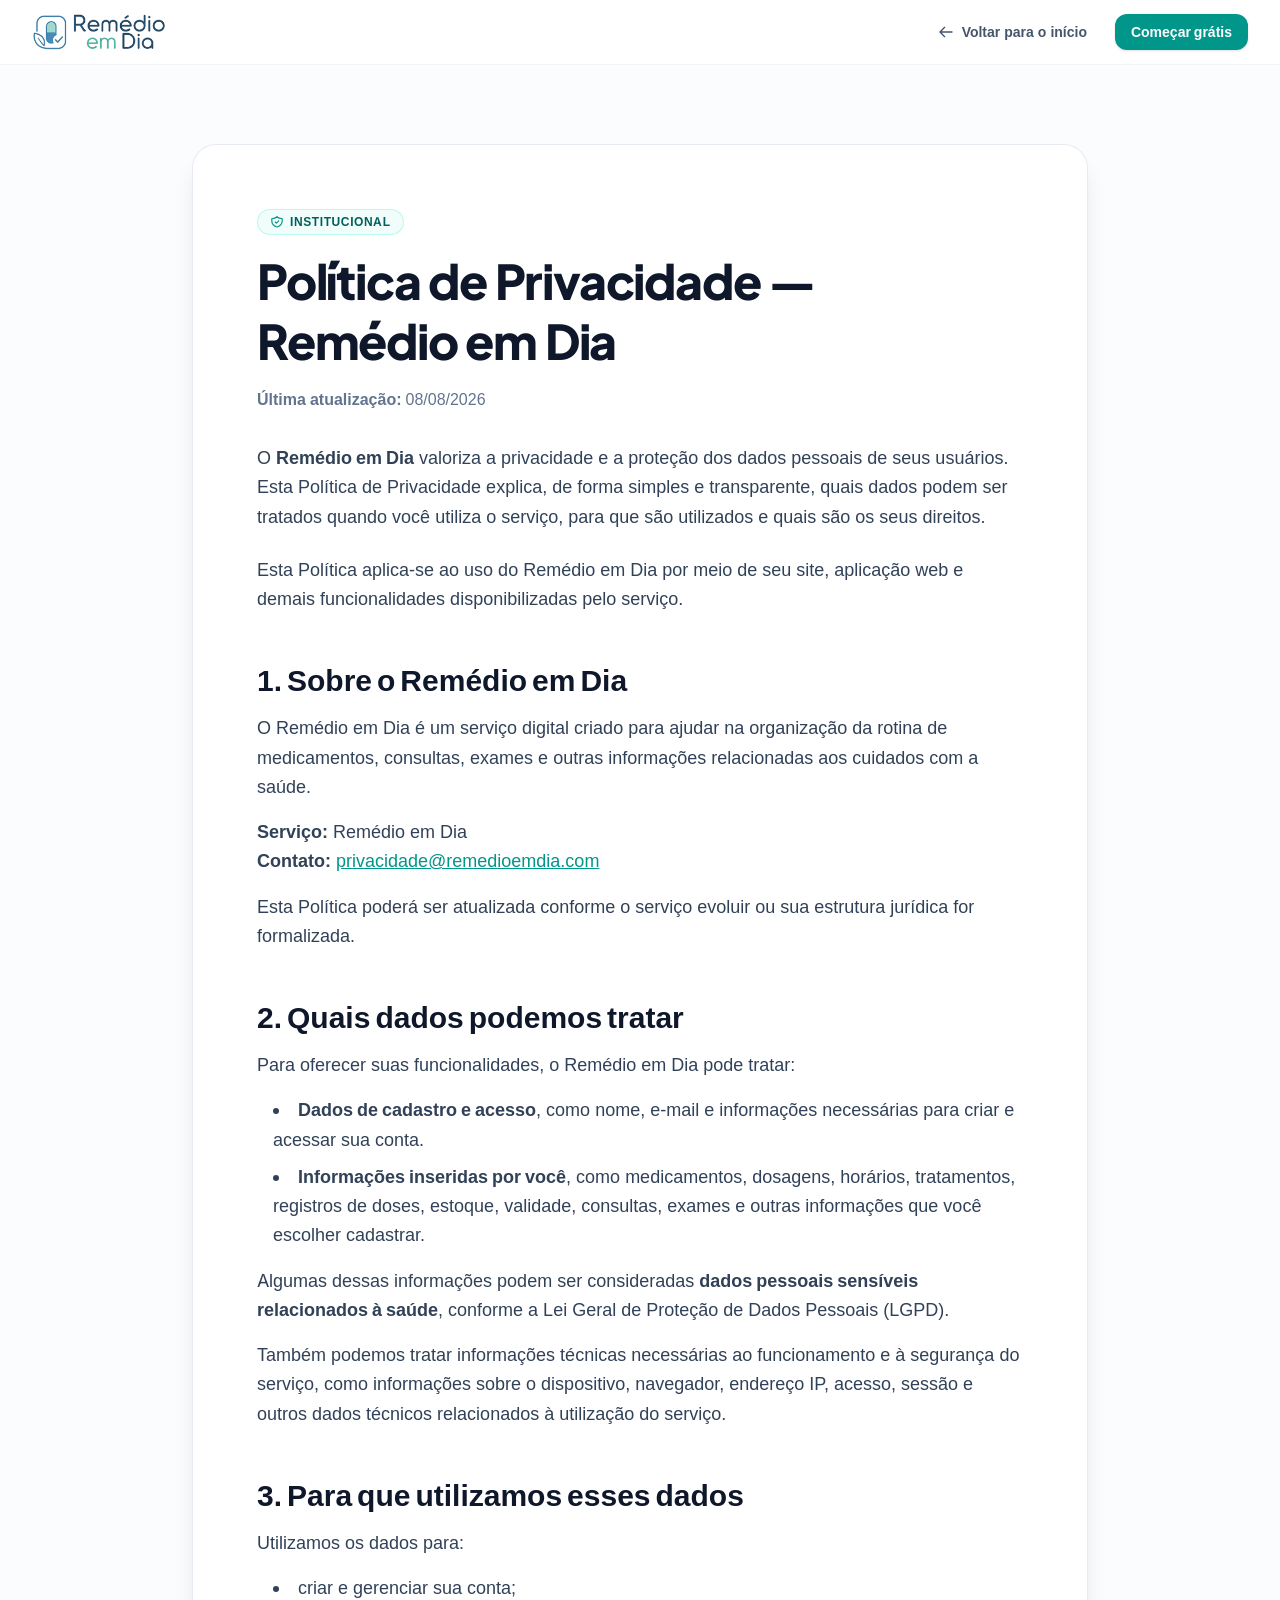
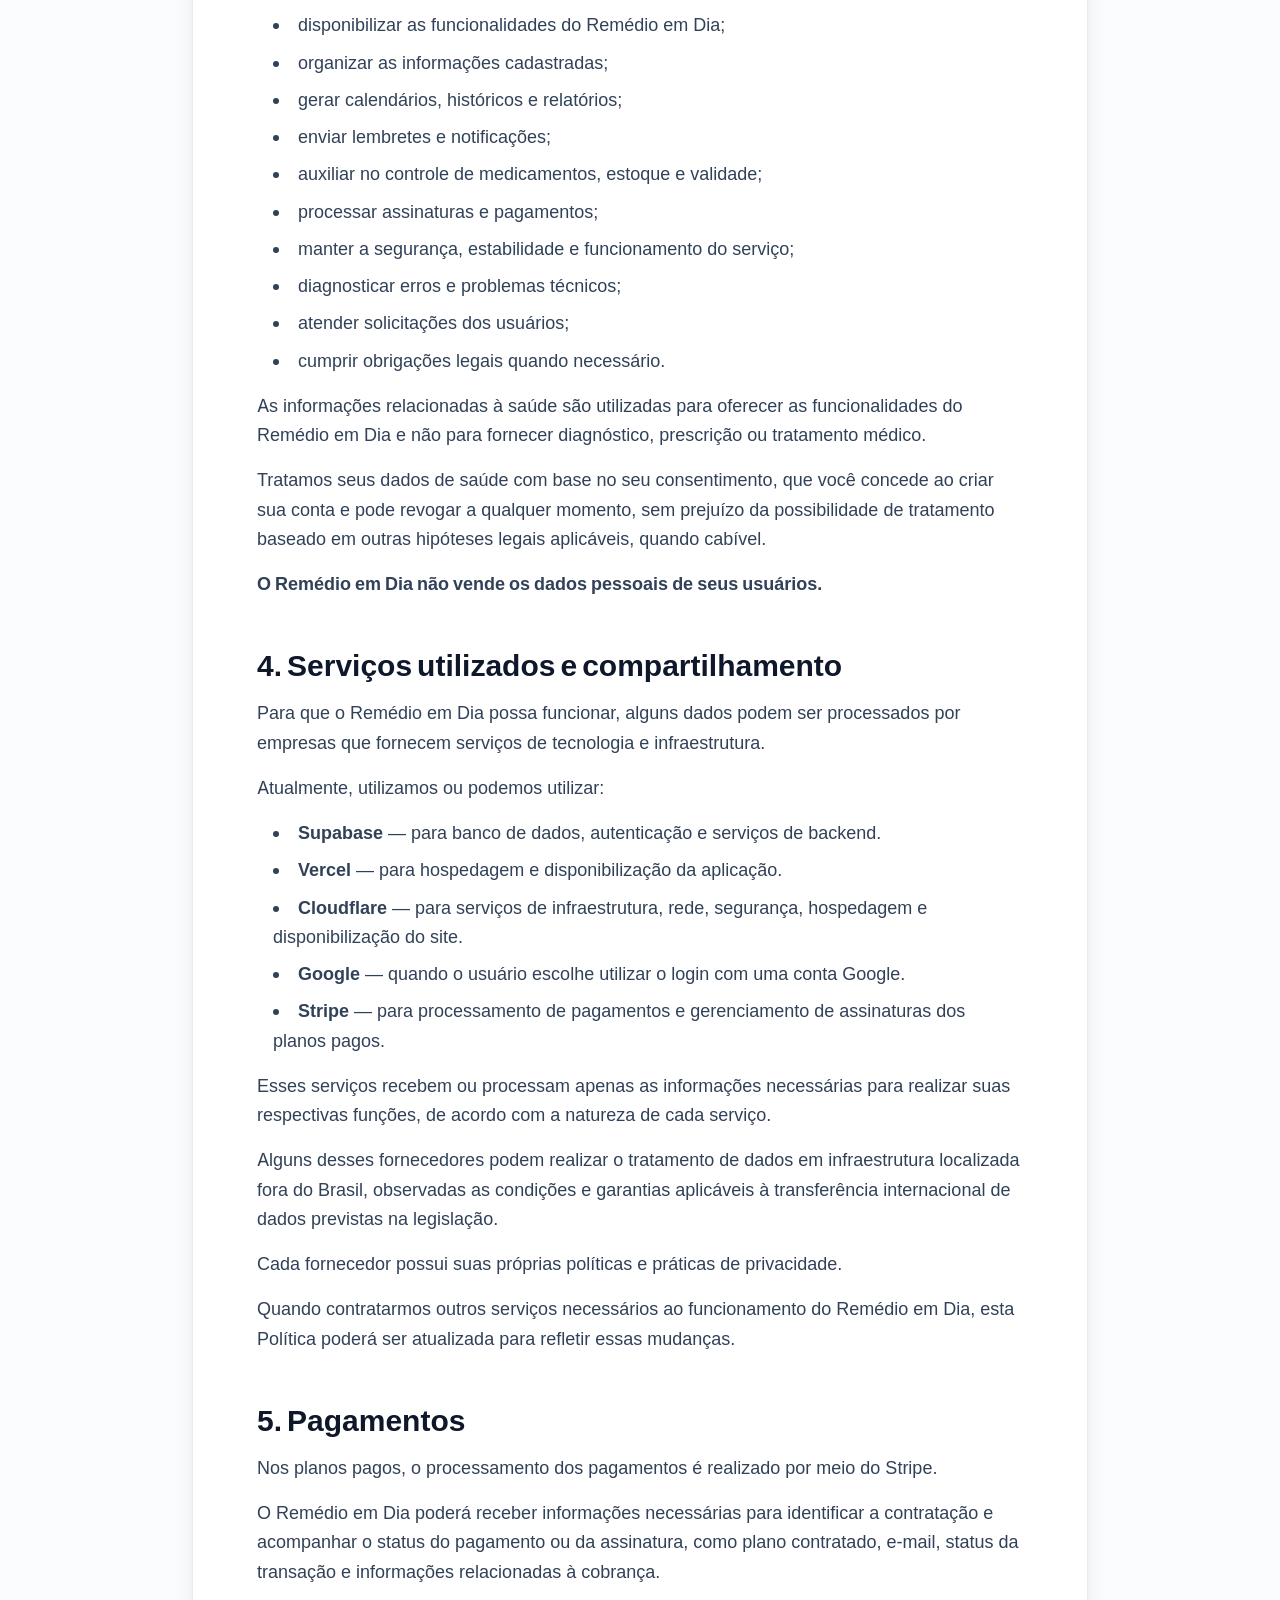
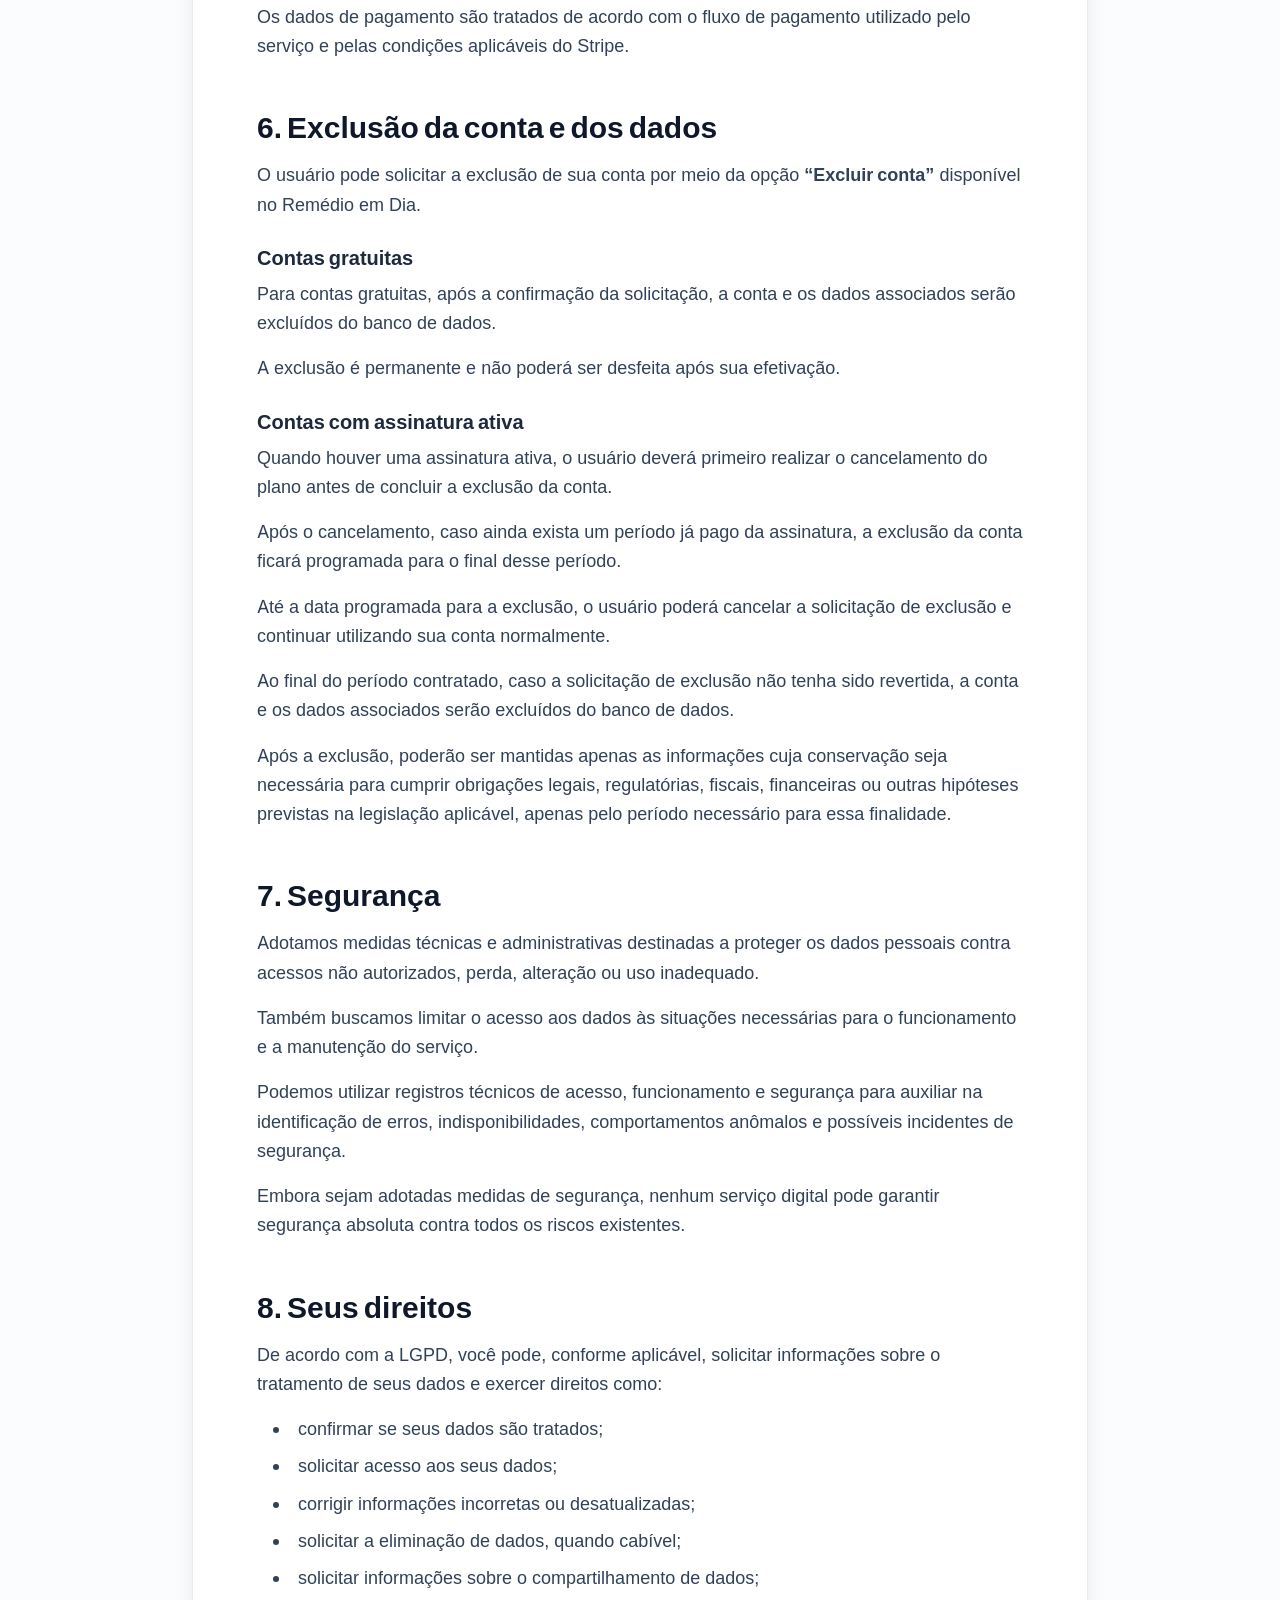
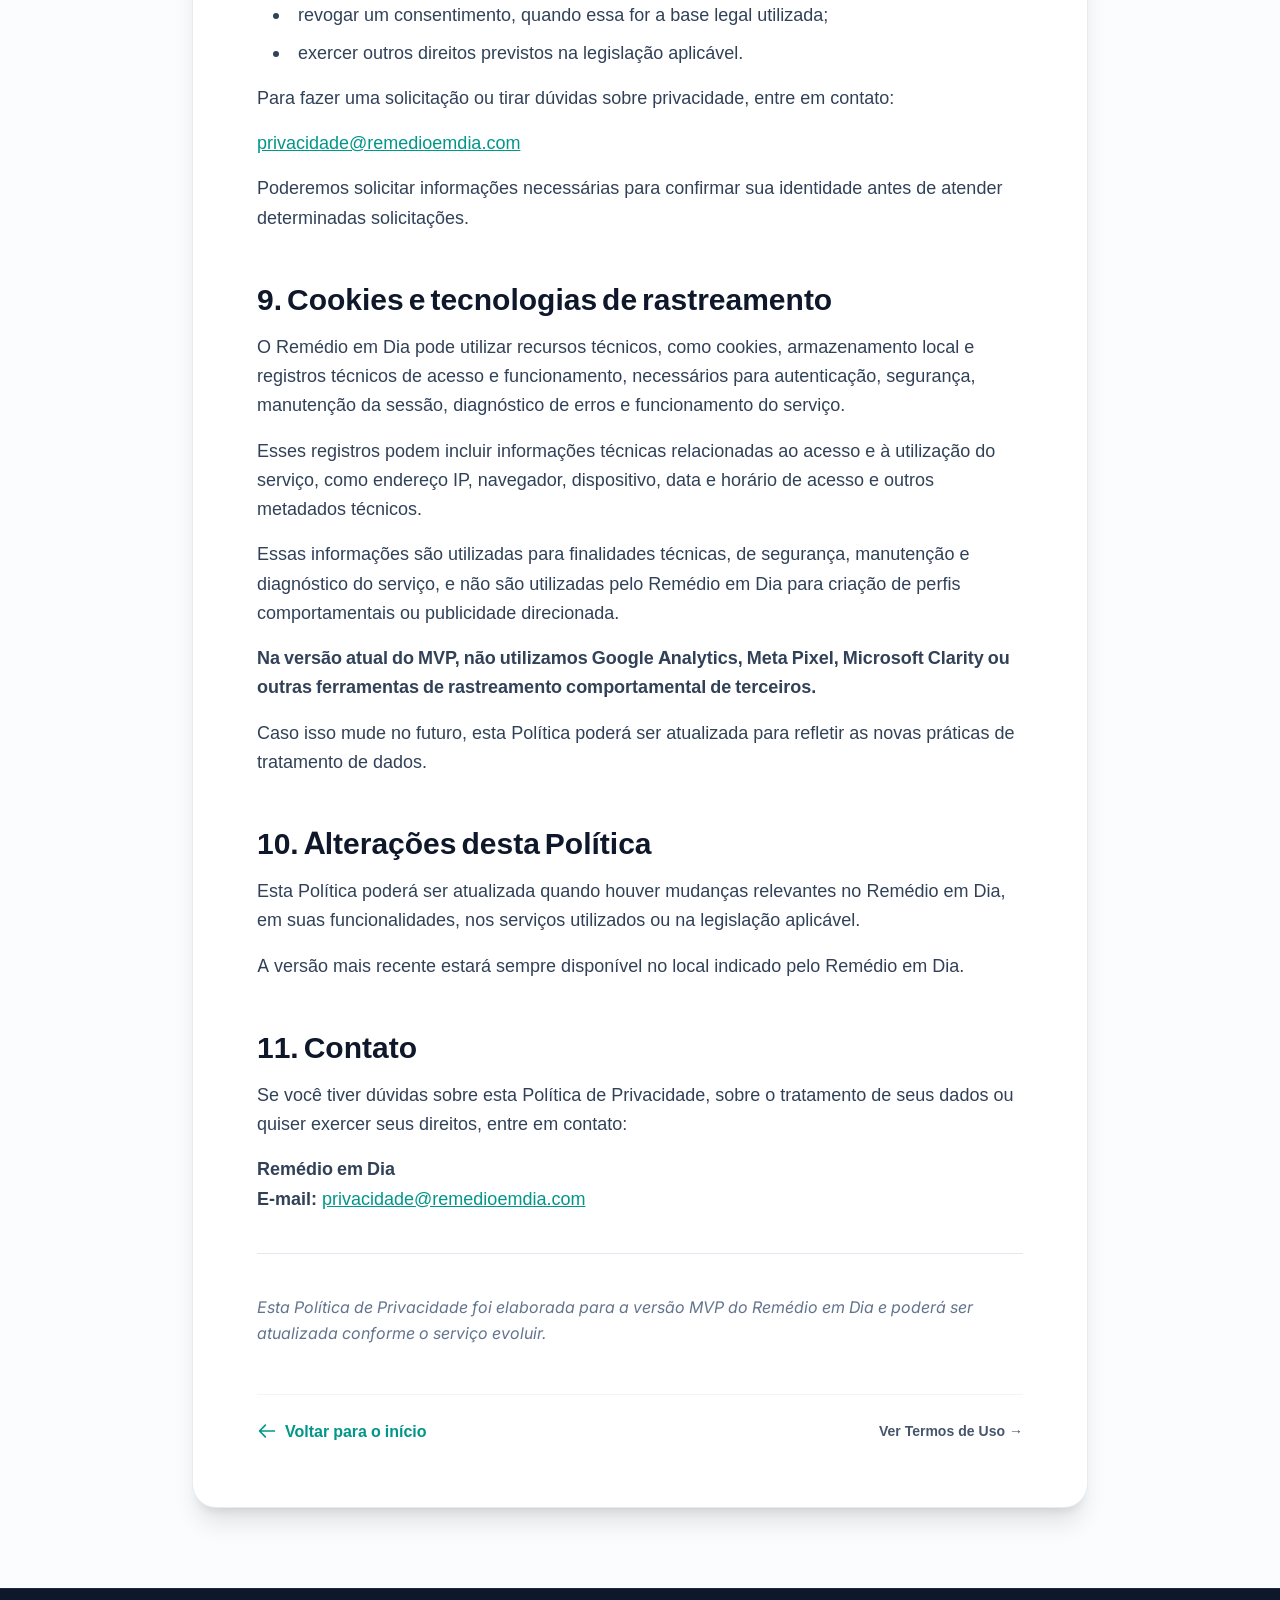
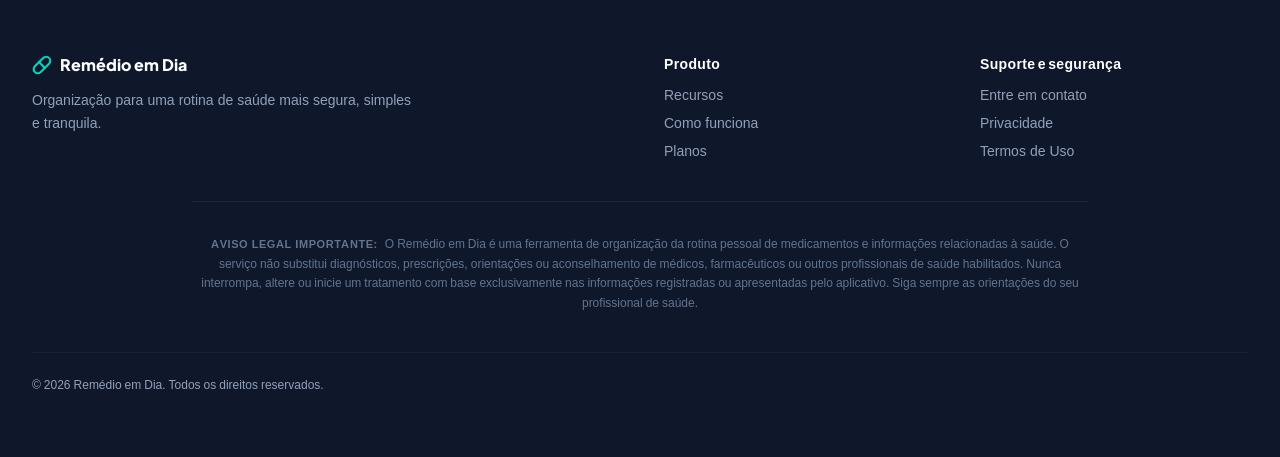
==== privacidade/index.html @ 0cc19666 "Otimizado 03" ====
<!DOCTYPE html>
<html lang="pt-BR" class="scroll-smooth">
<head>
  <meta charset="UTF-8">
  <meta name="viewport" content="width=device-width, initial-scale=1.0">
  <title>Política de Privacidade | Remédio em Dia</title>
  <meta name="description" content="Política de Privacidade do Remédio em Dia. Saiba de forma transparente quais dados podemos tratar, para que são utilizados e como protegemos sua privacidade." />
  <meta name="robots" content="index, follow" />
  <link rel="canonical" href="https://app.remedioemdia.com/politica-de-privacidade" />

  <!-- Fontes do Google -->
  <link rel="preconnect" href="https://fonts.googleapis.com">
  <link rel="preconnect" href="https://fonts.gstatic.com" crossorigin>
  <link href="https://fonts.googleapis.com/css2?family=Inter:wght@300;400;500;600;700&family=Plus+Jakarta+Sans:wght@400;500;600;700;800&display=swap" rel="stylesheet">

  <!-- Tailwind CSS via CDN -->
  
  
  <style>
/*! tailwindcss v4.3.3 | MIT License | https://tailwindcss.com */
@layer properties{@supports (((-webkit-hyphens:none)) and (not (margin-trim:inline))) or ((-moz-orient:inline) and (not (color:rgb(from red r g b)))){*,:before,:after,::backdrop{--tw-rotate-x:initial;--tw-rotate-y:initial;--tw-rotate-z:initial;--tw-skew-x:initial;--tw-skew-y:initial;--tw-space-y-reverse:0;--tw-border-style:solid;--tw-leading:initial;--tw-font-weight:initial;--tw-tracking:initial;--tw-shadow:0 0 #0000;--tw-shadow-color:initial;--tw-shadow-alpha:100%;--tw-inset-shadow:0 0 #0000;--tw-inset-shadow-color:initial;--tw-inset-shadow-alpha:100%;--tw-ring-color:initial;--tw-ring-shadow:0 0 #0000;--tw-inset-ring-color:initial;--tw-inset-ring-shadow:0 0 #0000;--tw-ring-inset:initial;--tw-ring-offset-width:0px;--tw-ring-offset-color:#fff;--tw-ring-offset-shadow:0 0 #0000;--tw-outline-style:solid;--tw-blur:initial;--tw-brightness:initial;--tw-contrast:initial;--tw-grayscale:initial;--tw-hue-rotate:initial;--tw-invert:initial;--tw-opacity:initial;--tw-saturate:initial;--tw-sepia:initial;--tw-drop-shadow:initial;--tw-drop-shadow-color:initial;--tw-drop-shadow-alpha:100%;--tw-drop-shadow-size:initial;--tw-backdrop-blur:initial;--tw-backdrop-brightness:initial;--tw-backdrop-contrast:initial;--tw-backdrop-grayscale:initial;--tw-backdrop-hue-rotate:initial;--tw-backdrop-invert:initial;--tw-backdrop-opacity:initial;--tw-backdrop-saturate:initial;--tw-backdrop-sepia:initial;--tw-duration:initial;--tw-ease:initial;--tw-scale-x:1;--tw-scale-y:1;--tw-scale-z:1;--tw-translate-x:0;--tw-translate-y:0;--tw-translate-z:0}}}@font-face{font-family:Inter;font-style:normal;font-weight:400;font-display:swap;src:url(/assets/fonts/inter-400-normal.woff2)format("woff2")}@font-face{font-family:Inter;font-style:normal;font-weight:500;font-display:swap;src:url(/assets/fonts/inter-500-normal.woff2)format("woff2")}@font-face{font-family:Inter;font-style:normal;font-weight:600;font-display:swap;src:url(/assets/fonts/inter-600-normal.woff2)format("woff2")}@font-face{font-family:Inter;font-style:normal;font-weight:700;font-display:swap;src:url(/assets/fonts/inter-700-normal.woff2)format("woff2")}@font-face{font-family:Plus Jakarta Sans;font-style:normal;font-weight:500;font-display:swap;src:url(/assets/fonts/plus-jakarta-sans-500-normal.woff2)format("woff2")}@font-face{font-family:Plus Jakarta Sans;font-style:normal;font-weight:600;font-display:swap;src:url(/assets/fonts/plus-jakarta-sans-600-normal.woff2)format("woff2")}@font-face{font-family:Plus Jakarta Sans;font-style:normal;font-weight:700;font-display:swap;src:url(/assets/fonts/plus-jakarta-sans-700-normal.woff2)format("woff2")}@font-face{font-family:Plus Jakarta Sans;font-style:normal;font-weight:800;font-display:swap;src:url(/assets/fonts/plus-jakarta-sans-800-normal.woff2)format("woff2")}@layer theme{:root,:host{--font-sans:"Inter", sans-serif;--font-mono:ui-monospace, SFMono-Regular, Menlo, Monaco, Consolas, "Liberation Mono", "Courier New", monospace;--color-red-50:oklch(97.1% .013 17.38);--color-red-100:oklch(93.6% .032 17.717);--color-red-600:oklch(57.7% .245 27.325);--color-amber-50:oklch(98.7% .022 95.277);--color-amber-100:oklch(96.2% .059 95.617);--color-amber-200:oklch(92.4% .12 95.746);--color-amber-400:oklch(82.8% .189 84.429);--color-amber-500:oklch(76.9% .188 70.08);--color-amber-700:oklch(55.5% .163 48.998);--color-amber-800:oklch(47.3% .137 46.201);--color-teal-50:oklch(98.4% .014 180.72);--color-teal-100:oklch(95.3% .051 180.801);--color-teal-200:oklch(91% .096 180.426);--color-teal-300:oklch(85.5% .138 181.071);--color-teal-400:oklch(77.7% .152 181.912);--color-teal-500:oklch(70.4% .14 182.503);--color-teal-600:oklch(60% .118 184.704);--color-teal-700:oklch(51.1% .096 186.391);--color-teal-800:oklch(43.7% .078 188.216);--color-teal-900:oklch(38.6% .063 188.416);--color-teal-950:oklch(27.7% .046 192.524);--color-blue-50:oklch(97% .014 254.604);--color-blue-100:oklch(93.2% .032 255.585);--color-blue-400:oklch(70.7% .165 254.624);--color-blue-500:oklch(62.3% .214 259.815);--color-blue-600:oklch(54.6% .245 262.881);--color-purple-500:oklch(62.7% .265 303.9);--color-rose-50:oklch(96.9% .015 12.422);--color-rose-100:oklch(94.1% .03 12.58);--color-rose-500:oklch(64.5% .246 16.439);--color-rose-600:oklch(58.6% .253 17.585);--color-slate-50:oklch(98.4% .003 247.858);--color-slate-100:oklch(96.8% .007 247.896);--color-slate-200:oklch(92.9% .013 255.508);--color-slate-300:oklch(86.9% .022 252.894);--color-slate-400:oklch(70.4% .04 256.788);--color-slate-500:oklch(55.4% .046 257.417);--color-slate-600:oklch(44.6% .043 257.281);--color-slate-700:oklch(37.2% .044 257.287);--color-slate-800:oklch(27.9% .041 260.031);--color-slate-900:oklch(20.8% .042 265.755);--color-slate-950:oklch(12.9% .042 264.695);--color-white:#fff;--spacing:.25rem;--container-sm:24rem;--container-md:28rem;--container-lg:32rem;--container-2xl:42rem;--container-3xl:48rem;--container-4xl:56rem;--container-7xl:80rem;--text-xs:.75rem;--text-xs--line-height:calc(1 / .75);--text-sm:.875rem;--text-sm--line-height:calc(1.25 / .875);--text-base:1rem;--text-base--line-height:calc(1.5 / 1);--text-lg:1.125rem;--text-lg--line-height:calc(1.75 / 1.125);--text-xl:1.25rem;--text-xl--line-height:calc(1.75 / 1.25);--text-2xl:1.5rem;--text-2xl--line-height:calc(2 / 1.5);--text-3xl:1.875rem;--text-3xl--line-height:calc(2.25 / 1.875);--text-4xl:2.25rem;--text-4xl--line-height:calc(2.5 / 2.25);--text-5xl:3rem;--text-5xl--line-height:1;--text-6xl:3.75rem;--text-6xl--line-height:1;--font-weight-medium:500;--font-weight-semibold:600;--font-weight-bold:700;--font-weight-extrabold:800;--font-weight-black:900;--tracking-tight:-.025em;--tracking-wide:.025em;--tracking-wider:.05em;--tracking-widest:.1em;--leading-tight:1.25;--leading-normal:1.5;--leading-relaxed:1.625;--radius-lg:.5rem;--radius-xl:.75rem;--radius-2xl:1rem;--radius-3xl:1.5rem;--ease-in:cubic-bezier(.4, 0, 1, 1);--ease-out:cubic-bezier(0, 0, .2, 1);--ease-in-out:cubic-bezier(.4, 0, .2, 1);--animate-pulse:pulse 2s cubic-bezier(.4, 0, .6, 1) infinite;--blur-xs:4px;--aspect-video:16 / 9;--default-transition-duration:.15s;--default-transition-timing-function:cubic-bezier(.4, 0, .2, 1);--default-font-family:var(--font-sans);--default-mono-font-family:var(--font-mono);--font-display:"Plus Jakarta Sans", sans-serif}}@layer base{*,:after,:before,::backdrop{box-sizing:border-box;border:0 solid;margin:0;padding:0}::file-selector-button{box-sizing:border-box;border:0 solid;margin:0;padding:0}html,:host{-webkit-text-size-adjust:100%;tab-size:4;line-height:1.5;font-family:var(--default-font-family,-apple-system, BlinkMacSystemFont, "Segoe UI", Roboto, "Helvetica Neue", "Noto Sans", Arial, sans-serif, "Apple Color Emoji", "Segoe UI Emoji", "Segoe UI Symbol", "Noto Color Emoji");font-feature-settings:var(--default-font-feature-settings,normal);font-variation-settings:var(--default-font-variation-settings,normal);-webkit-tap-highlight-color:transparent}hr{height:0;color:inherit;border-top-width:1px}abbr:where([title]){-webkit-text-decoration:underline dotted;text-decoration:underline dotted}h1,h2,h3,h4,h5,h6{font-size:inherit;font-weight:inherit}a{color:inherit;-webkit-text-decoration:inherit;-webkit-text-decoration:inherit;-webkit-text-decoration:inherit;text-decoration:inherit}b,strong{font-weight:bolder}code,kbd,samp,pre{font-family:var(--default-mono-font-family,ui-monospace, SFMono-Regular, Menlo, Monaco, Consolas, "Liberation Mono", "Courier New", monospace);font-feature-settings:var(--default-mono-font-feature-settings,normal);font-variation-settings:var(--default-mono-font-variation-settings,normal);font-size:1em}small{font-size:80%}sub,sup{vertical-align:baseline;font-size:75%;line-height:0;position:relative}sub{bottom:-.25em}sup{top:-.5em}table{text-indent:0;border-color:inherit;border-collapse:collapse}:-moz-focusring:where(:not(iframe)){outline:auto}progress{vertical-align:baseline}summary{display:list-item}ol,ul,menu{list-style:none}img,svg,video,canvas,audio,iframe,embed,object{vertical-align:middle;display:block}img,video{max-width:100%;height:auto}button,input,select,optgroup,textarea{font:inherit;font-feature-settings:inherit;font-variation-settings:inherit;letter-spacing:inherit;color:inherit;opacity:1;background-color:#0000;border-radius:0}::file-selector-button{font:inherit;font-feature-settings:inherit;font-variation-settings:inherit;letter-spacing:inherit;color:inherit;opacity:1;background-color:#0000;border-radius:0}:where(select:is([multiple],[size])) optgroup{font-weight:bolder}:where(select:is([multiple],[size])) optgroup option{padding-inline-start:20px}::file-selector-button{margin-inline-end:4px}::placeholder{opacity:1}@supports (not ((-webkit-appearance:-apple-pay-button))) or (contain-intrinsic-size:1px){::placeholder{color:currentColor}@supports (color:color-mix(in lab, red, red)){::placeholder{color:color-mix(in oklab, currentcolor 50%, transparent)}}}textarea{resize:vertical}::-webkit-search-decoration{-webkit-appearance:none}::-webkit-date-and-time-value{min-height:1lh;text-align:inherit}::-webkit-datetime-edit{display:inline-flex}::-webkit-datetime-edit-fields-wrapper{padding:0}::-webkit-datetime-edit{padding-block:0}::-webkit-datetime-edit-year-field{padding-block:0}::-webkit-datetime-edit-month-field{padding-block:0}::-webkit-datetime-edit-day-field{padding-block:0}::-webkit-datetime-edit-hour-field{padding-block:0}::-webkit-datetime-edit-minute-field{padding-block:0}::-webkit-datetime-edit-second-field{padding-block:0}::-webkit-datetime-edit-millisecond-field{padding-block:0}::-webkit-datetime-edit-meridiem-field{padding-block:0}::-webkit-calendar-picker-indicator{line-height:1}:-moz-ui-invalid{box-shadow:none}button,input:where([type=button],[type=reset],[type=submit]){appearance:button}::file-selector-button{appearance:button}::-webkit-inner-spin-button{height:auto}::-webkit-outer-spin-button{height:auto}[hidden]:where(:not([hidden=until-found])){display:none!important}}@layer components;@layer utilities{.visible{visibility:visible}.absolute{position:absolute}.fixed{position:fixed}.relative{position:relative}.static{position:static}.inset-0{inset:0}.inset-x-0{inset-inline:0}.inset-x-4{inset-inline:calc(var(--spacing) * 4)}.-top-3{top:calc(var(--spacing) * -3)}.-top-5{top:calc(var(--spacing) * -5)}.top-0{top:0}.top-3{top:calc(var(--spacing) * 3)}.top-4{top:calc(var(--spacing) * 4)}.right-3{right:calc(var(--spacing) * 3)}.right-4{right:calc(var(--spacing) * 4)}.right-6{right:calc(var(--spacing) * 6)}.bottom-0{bottom:0}.bottom-16{bottom:calc(var(--spacing) * 16)}.left-6{left:calc(var(--spacing) * 6)}.z-10{z-index:10}.z-20{z-index:20}.z-30{z-index:30}.z-40{z-index:40}.z-50{z-index:50}.container{width:100%}@media (min-width:40rem){.container{max-width:40rem}}@media (min-width:48rem){.container{max-width:48rem}}@media (min-width:64rem){.container{max-width:64rem}}@media (min-width:80rem){.container{max-width:80rem}}@media (min-width:96rem){.container{max-width:96rem}}.mx-4{margin-inline:calc(var(--spacing) * 4)}.mx-auto{margin-inline:auto}.my-6{margin-block:calc(var(--spacing) * 6)}.my-10{margin-block:calc(var(--spacing) * 10)}.mt-0\.5{margin-top:calc(var(--spacing) * .5)}.mt-1{margin-top:var(--spacing)}.mt-2{margin-top:calc(var(--spacing) * 2)}.mt-3{margin-top:calc(var(--spacing) * 3)}.mt-3\.5{margin-top:calc(var(--spacing) * 3.5)}.mt-4{margin-top:calc(var(--spacing) * 4)}.mt-5{margin-top:calc(var(--spacing) * 5)}.mt-6{margin-top:calc(var(--spacing) * 6)}.mt-8{margin-top:calc(var(--spacing) * 8)}.mt-10{margin-top:calc(var(--spacing) * 10)}.mt-12{margin-top:calc(var(--spacing) * 12)}.mr-1{margin-right:var(--spacing)}.mb-0\.5{margin-bottom:calc(var(--spacing) * .5)}.mb-1{margin-bottom:var(--spacing)}.mb-2{margin-bottom:calc(var(--spacing) * 2)}.mb-2\.5{margin-bottom:calc(var(--spacing) * 2.5)}.mb-3{margin-bottom:calc(var(--spacing) * 3)}.mb-3\.5{margin-bottom:calc(var(--spacing) * 3.5)}.mb-4{margin-bottom:calc(var(--spacing) * 4)}.mb-8{margin-bottom:calc(var(--spacing) * 8)}.mb-12{margin-bottom:calc(var(--spacing) * 12)}.mb-16{margin-bottom:calc(var(--spacing) * 16)}.ml-1{margin-left:var(--spacing)}.ml-10\.5{margin-left:calc(var(--spacing) * 10.5)}.block{display:block}.contents{display:contents}.flex{display:flex}.grid{display:grid}.hidden{display:none}.inline{display:inline}.inline-block{display:inline-block}.inline-flex{display:inline-flex}.aspect-video{aspect-ratio:var(--aspect-video)}.h-3{height:calc(var(--spacing) * 3)}.h-3\.5{height:calc(var(--spacing) * 3.5)}.h-4{height:calc(var(--spacing) * 4)}.h-5{height:calc(var(--spacing) * 5)}.h-6{height:calc(var(--spacing) * 6)}.h-7{height:calc(var(--spacing) * 7)}.h-8{height:calc(var(--spacing) * 8)}.h-10{height:calc(var(--spacing) * 10)}.h-12{height:calc(var(--spacing) * 12)}.h-16{height:calc(var(--spacing) * 16)}.h-24{height:calc(var(--spacing) * 24)}.h-\[560px\]{height:560px}.h-full{height:100%}.min-h-screen{min-height:100vh}.w-0\.5{width:calc(var(--spacing) * .5)}.w-3{width:calc(var(--spacing) * 3)}.w-3\.5{width:calc(var(--spacing) * 3.5)}.w-4{width:calc(var(--spacing) * 4)}.w-5{width:calc(var(--spacing) * 5)}.w-6{width:calc(var(--spacing) * 6)}.w-7{width:calc(var(--spacing) * 7)}.w-8{width:calc(var(--spacing) * 8)}.w-10{width:calc(var(--spacing) * 10)}.w-12{width:calc(var(--spacing) * 12)}.w-16{width:calc(var(--spacing) * 16)}.w-24{width:calc(var(--spacing) * 24)}.w-28{width:calc(var(--spacing) * 28)}.w-auto{width:auto}.w-full{width:100%}.w-px{width:1px}.max-w-2xl{max-width:var(--container-2xl)}.max-w-3xl{max-width:var(--container-3xl)}.max-w-4xl{max-width:var(--container-4xl)}.max-w-7xl{max-width:var(--container-7xl)}.max-w-lg{max-width:var(--container-lg)}.max-w-md{max-width:var(--container-md)}.max-w-sm{max-width:var(--container-sm)}.min-w-\[32px\]{min-width:32px}.flex-1{flex:1}.shrink-0{flex-shrink:0}.scale-\[0\.98\]{scale:.98}.-rotate-90{rotate:-90deg}.rotate-90{rotate:90deg}.rotate-270{rotate:270deg}.transform{transform:var(--tw-rotate-x,) var(--tw-rotate-y,) var(--tw-rotate-z,) var(--tw-skew-x,) var(--tw-skew-y,)}.animate-pulse{animation:var(--animate-pulse)}.cursor-pointer{cursor:pointer}.resize{resize:both}.scrollbar-none{scrollbar-width:none}.list-inside{list-style-position:inside}.list-disc{list-style-type:disc}.grid-cols-1{grid-template-columns:repeat(1,minmax(0,1fr))}.grid-cols-3{grid-template-columns:repeat(3,minmax(0,1fr))}.flex-col{flex-direction:column}.flex-wrap{flex-wrap:wrap}.items-baseline{align-items:baseline}.items-center{align-items:center}.items-start{align-items:flex-start}.justify-between{justify-content:space-between}.justify-center{justify-content:center}.gap-1{gap:var(--spacing)}.gap-1\.5{gap:calc(var(--spacing) * 1.5)}.gap-2{gap:calc(var(--spacing) * 2)}.gap-2\.5{gap:calc(var(--spacing) * 2.5)}.gap-3{gap:calc(var(--spacing) * 3)}.gap-3\.5{gap:calc(var(--spacing) * 3.5)}.gap-4{gap:calc(var(--spacing) * 4)}.gap-6{gap:calc(var(--spacing) * 6)}.gap-8{gap:calc(var(--spacing) * 8)}:where(.space-y-2>:not(:last-child)){--tw-space-y-reverse:0;margin-block-start:calc(calc(var(--spacing) * 2) * var(--tw-space-y-reverse));margin-block-end:calc(calc(var(--spacing) * 2) * calc(1 - var(--tw-space-y-reverse)))}:where(.space-y-2\.5>:not(:last-child)){--tw-space-y-reverse:0;margin-block-start:calc(calc(var(--spacing) * 2.5) * var(--tw-space-y-reverse));margin-block-end:calc(calc(var(--spacing) * 2.5) * calc(1 - var(--tw-space-y-reverse)))}:where(.space-y-3>:not(:last-child)){--tw-space-y-reverse:0;margin-block-start:calc(calc(var(--spacing) * 3) * var(--tw-space-y-reverse));margin-block-end:calc(calc(var(--spacing) * 3) * calc(1 - var(--tw-space-y-reverse)))}:where(.space-y-3\.5>:not(:last-child)){--tw-space-y-reverse:0;margin-block-start:calc(calc(var(--spacing) * 3.5) * var(--tw-space-y-reverse));margin-block-end:calc(calc(var(--spacing) * 3.5) * calc(1 - var(--tw-space-y-reverse)))}:where(.space-y-4>:not(:last-child)){--tw-space-y-reverse:0;margin-block-start:calc(calc(var(--spacing) * 4) * var(--tw-space-y-reverse));margin-block-end:calc(calc(var(--spacing) * 4) * calc(1 - var(--tw-space-y-reverse)))}:where(.space-y-6>:not(:last-child)){--tw-space-y-reverse:0;margin-block-start:calc(calc(var(--spacing) * 6) * var(--tw-space-y-reverse));margin-block-end:calc(calc(var(--spacing) * 6) * calc(1 - var(--tw-space-y-reverse)))}:where(.space-y-10>:not(:last-child)){--tw-space-y-reverse:0;margin-block-start:calc(calc(var(--spacing) * 10) * var(--tw-space-y-reverse));margin-block-end:calc(calc(var(--spacing) * 10) * calc(1 - var(--tw-space-y-reverse)))}.overflow-hidden{overflow:hidden}.overflow-y-auto{overflow-y:auto}.scroll-smooth{scroll-behavior:smooth}.rounded{border-radius:.25rem}.rounded-2xl{border-radius:var(--radius-2xl)}.rounded-3xl{border-radius:var(--radius-3xl)}.rounded-\[2\.5rem\]{border-radius:2.5rem}.rounded-full{border-radius:3.40282e38px}.rounded-lg{border-radius:var(--radius-lg)}.rounded-xl{border-radius:var(--radius-xl)}.rounded-b-xl{border-bottom-right-radius:var(--radius-xl);border-bottom-left-radius:var(--radius-xl)}.border{border-style:var(--tw-border-style);border-width:1px}.border-0{border-style:var(--tw-border-style);border-width:0}.border-2{border-style:var(--tw-border-style);border-width:2px}.border-\[10px\]{border-style:var(--tw-border-style);border-width:10px}.border-x{border-inline-style:var(--tw-border-style);border-inline-width:1px}.border-y{border-block-style:var(--tw-border-style);border-block-width:1px}.border-t{border-top-style:var(--tw-border-style);border-top-width:1px}.border-b{border-bottom-style:var(--tw-border-style);border-bottom-width:1px}.border-dashed{--tw-border-style:dashed;border-style:dashed}.border-\[\#E9D5FF\]{border-color:#e9d5ff}.border-\[\#EDF2F7\]{border-color:#edf2f7}.border-amber-100{border-color:var(--color-amber-100)}.border-amber-200{border-color:var(--color-amber-200)}.border-amber-400{border-color:var(--color-amber-400)}.border-blue-100{border-color:var(--color-blue-100)}.border-blue-400{border-color:var(--color-blue-400)}.border-red-100{border-color:var(--color-red-100)}.border-rose-100\/30{border-color:#ffe4e64d}@supports (color:color-mix(in lab, red, red)){.border-rose-100\/30{border-color:color-mix(in oklab, var(--color-rose-100) 30%, transparent)}}.border-slate-50{border-color:var(--color-slate-50)}.border-slate-100{border-color:var(--color-slate-100)}.border-slate-200{border-color:var(--color-slate-200)}.border-slate-200\/80{border-color:#e2e8f0cc}@supports (color:color-mix(in lab, red, red)){.border-slate-200\/80{border-color:color-mix(in oklab, var(--color-slate-200) 80%, transparent)}}.border-slate-300{border-color:var(--color-slate-300)}.border-slate-800{border-color:var(--color-slate-800)}.border-slate-800\/60{border-color:#1d293d99}@supports (color:color-mix(in lab, red, red)){.border-slate-800\/60{border-color:color-mix(in oklab, var(--color-slate-800) 60%, transparent)}}.border-teal-100{border-color:var(--color-teal-100)}.border-teal-100\/30{border-color:#cbfbf14d}@supports (color:color-mix(in lab, red, red)){.border-teal-100\/30{border-color:color-mix(in oklab, var(--color-teal-100) 30%, transparent)}}.border-teal-100\/35{border-color:#cbfbf159}@supports (color:color-mix(in lab, red, red)){.border-teal-100\/35{border-color:color-mix(in oklab, var(--color-teal-100) 35%, transparent)}}.border-teal-100\/50{border-color:#cbfbf180}@supports (color:color-mix(in lab, red, red)){.border-teal-100\/50{border-color:color-mix(in oklab, var(--color-teal-100) 50%, transparent)}}.border-teal-200{border-color:var(--color-teal-200)}.border-teal-200\/60{border-color:#96f7e499}@supports (color:color-mix(in lab, red, red)){.border-teal-200\/60{border-color:color-mix(in oklab, var(--color-teal-200) 60%, transparent)}}.border-teal-500{border-color:var(--color-teal-500)}.border-teal-600{border-color:var(--color-teal-600)}.border-teal-800{border-color:var(--color-teal-800)}.bg-\[\#3B82F6\]{background-color:#3b82f6}.bg-\[\#EFF6FF\]{background-color:#eff6ff}.bg-\[\#F4F7F9\]{background-color:#f4f7f9}.bg-\[\#F8FAFC\]{background-color:#f8fafc}.bg-\[\#FAF5FF\]{background-color:#faf5ff}.bg-amber-50{background-color:var(--color-amber-50)}.bg-amber-500{background-color:var(--color-amber-500)}.bg-blue-50\/50{background-color:#eff6ff80}@supports (color:color-mix(in lab, red, red)){.bg-blue-50\/50{background-color:color-mix(in oklab, var(--color-blue-50) 50%, transparent)}}.bg-blue-500{background-color:var(--color-blue-500)}.bg-red-50\/50{background-color:#fef2f280}@supports (color:color-mix(in lab, red, red)){.bg-red-50\/50{background-color:color-mix(in oklab, var(--color-red-50) 50%, transparent)}}.bg-rose-50{background-color:var(--color-rose-50)}.bg-slate-50{background-color:var(--color-slate-50)}.bg-slate-50\/35{background-color:#f8fafc59}@supports (color:color-mix(in lab, red, red)){.bg-slate-50\/35{background-color:color-mix(in oklab, var(--color-slate-50) 35%, transparent)}}.bg-slate-50\/50{background-color:#f8fafc80}@supports (color:color-mix(in lab, red, red)){.bg-slate-50\/50{background-color:color-mix(in oklab, var(--color-slate-50) 50%, transparent)}}.bg-slate-50\/60{background-color:#f8fafc99}@supports (color:color-mix(in lab, red, red)){.bg-slate-50\/60{background-color:color-mix(in oklab, var(--color-slate-50) 60%, transparent)}}.bg-slate-100{background-color:var(--color-slate-100)}.bg-slate-100\/40{background-color:#f1f5f966}@supports (color:color-mix(in lab, red, red)){.bg-slate-100\/40{background-color:color-mix(in oklab, var(--color-slate-100) 40%, transparent)}}.bg-slate-100\/50{background-color:#f1f5f980}@supports (color:color-mix(in lab, red, red)){.bg-slate-100\/50{background-color:color-mix(in oklab, var(--color-slate-100) 50%, transparent)}}.bg-slate-200{background-color:var(--color-slate-200)}.bg-slate-300{background-color:var(--color-slate-300)}.bg-slate-800{background-color:var(--color-slate-800)}.bg-slate-900{background-color:var(--color-slate-900)}.bg-slate-900\/40{background-color:#0f172b66}@supports (color:color-mix(in lab, red, red)){.bg-slate-900\/40{background-color:color-mix(in oklab, var(--color-slate-900) 40%, transparent)}}.bg-slate-900\/60{background-color:#0f172b99}@supports (color:color-mix(in lab, red, red)){.bg-slate-900\/60{background-color:color-mix(in oklab, var(--color-slate-900) 60%, transparent)}}.bg-teal-50{background-color:var(--color-teal-50)}.bg-teal-50\/20{background-color:#f0fdfa33}@supports (color:color-mix(in lab, red, red)){.bg-teal-50\/20{background-color:color-mix(in oklab, var(--color-teal-50) 20%, transparent)}}.bg-teal-50\/50{background-color:#f0fdfa80}@supports (color:color-mix(in lab, red, red)){.bg-teal-50\/50{background-color:color-mix(in oklab, var(--color-teal-50) 50%, transparent)}}.bg-teal-100{background-color:var(--color-teal-100)}.bg-teal-500{background-color:var(--color-teal-500)}.bg-teal-600{background-color:var(--color-teal-600)}.bg-teal-800{background-color:var(--color-teal-800)}.bg-teal-900{background-color:var(--color-teal-900)}.bg-teal-950{background-color:var(--color-teal-950)}.bg-white{background-color:var(--color-white)}.fill-amber-100{fill:var(--color-amber-100)}.fill-teal-100{fill:var(--color-teal-100)}.stroke-\[3\]{stroke-width:3px}.object-contain{object-fit:contain}.object-cover{object-fit:cover}.p-1{padding:var(--spacing)}.p-2{padding:calc(var(--spacing) * 2)}.p-2\.5{padding:calc(var(--spacing) * 2.5)}.p-3{padding:calc(var(--spacing) * 3)}.p-4{padding:calc(var(--spacing) * 4)}.p-5{padding:calc(var(--spacing) * 5)}.p-6{padding:calc(var(--spacing) * 6)}.p-8{padding:calc(var(--spacing) * 8)}.px-1{padding-inline:var(--spacing)}.px-1\.5{padding-inline:calc(var(--spacing) * 1.5)}.px-2{padding-inline:calc(var(--spacing) * 2)}.px-2\.5{padding-inline:calc(var(--spacing) * 2.5)}.px-3{padding-inline:calc(var(--spacing) * 3)}.px-3\.5{padding-inline:calc(var(--spacing) * 3.5)}.px-4{padding-inline:calc(var(--spacing) * 4)}.px-6{padding-inline:calc(var(--spacing) * 6)}.px-8{padding-inline:calc(var(--spacing) * 8)}.py-0\.5{padding-block:calc(var(--spacing) * .5)}.py-1{padding-block:var(--spacing)}.py-1\.5{padding-block:calc(var(--spacing) * 1.5)}.py-2{padding-block:calc(var(--spacing) * 2)}.py-2\.5{padding-block:calc(var(--spacing) * 2.5)}.py-3{padding-block:calc(var(--spacing) * 3)}.py-4{padding-block:calc(var(--spacing) * 4)}.py-6{padding-block:calc(var(--spacing) * 6)}.py-10{padding-block:calc(var(--spacing) * 10)}.py-12{padding-block:calc(var(--spacing) * 12)}.py-20{padding-block:calc(var(--spacing) * 20)}.pt-2{padding-top:calc(var(--spacing) * 2)}.pt-3{padding-top:calc(var(--spacing) * 3)}.pt-3\.5{padding-top:calc(var(--spacing) * 3.5)}.pt-4{padding-top:calc(var(--spacing) * 4)}.pt-6{padding-top:calc(var(--spacing) * 6)}.pt-7{padding-top:calc(var(--spacing) * 7)}.pt-8{padding-top:calc(var(--spacing) * 8)}.pb-16{padding-bottom:calc(var(--spacing) * 16)}.pl-2{padding-left:calc(var(--spacing) * 2)}.text-center{text-align:center}.text-left{text-align:left}.font-display{font-family:var(--font-display)}.font-sans{font-family:var(--font-sans)}.text-2xl{font-size:var(--text-2xl);line-height:var(--tw-leading,var(--text-2xl--line-height))}.text-3xl{font-size:var(--text-3xl);line-height:var(--tw-leading,var(--text-3xl--line-height))}.text-4xl{font-size:var(--text-4xl);line-height:var(--tw-leading,var(--text-4xl--line-height))}.text-base{font-size:var(--text-base);line-height:var(--tw-leading,var(--text-base--line-height))}.text-lg{font-size:var(--text-lg);line-height:var(--tw-leading,var(--text-lg--line-height))}.text-sm{font-size:var(--text-sm);line-height:var(--tw-leading,var(--text-sm--line-height))}.text-xl{font-size:var(--text-xl);line-height:var(--tw-leading,var(--text-xl--line-height))}.text-xs{font-size:var(--text-xs);line-height:var(--tw-leading,var(--text-xs--line-height))}.text-\[7px\]{font-size:7px}.text-\[8px\]{font-size:8px}.text-\[9px\]{font-size:9px}.text-\[10px\]{font-size:10px}.text-\[11px\]{font-size:11px}.leading-none{--tw-leading:1;line-height:1}.leading-normal{--tw-leading:var(--leading-normal);line-height:var(--leading-normal)}.leading-relaxed{--tw-leading:var(--leading-relaxed);line-height:var(--leading-relaxed)}.leading-tight{--tw-leading:var(--leading-tight);line-height:var(--leading-tight)}.font-black{--tw-font-weight:var(--font-weight-black);font-weight:var(--font-weight-black)}.font-bold{--tw-font-weight:var(--font-weight-bold);font-weight:var(--font-weight-bold)}.font-extrabold{--tw-font-weight:var(--font-weight-extrabold);font-weight:var(--font-weight-extrabold)}.font-medium{--tw-font-weight:var(--font-weight-medium);font-weight:var(--font-weight-medium)}.font-semibold{--tw-font-weight:var(--font-weight-semibold);font-weight:var(--font-weight-semibold)}.tracking-tight{--tw-tracking:var(--tracking-tight);letter-spacing:var(--tracking-tight)}.tracking-wide{--tw-tracking:var(--tracking-wide);letter-spacing:var(--tracking-wide)}.tracking-wider{--tw-tracking:var(--tracking-wider);letter-spacing:var(--tracking-wider)}.tracking-widest{--tw-tracking:var(--tracking-widest);letter-spacing:var(--tracking-widest)}.break-all{word-break:break-all}.text-\[\#3B82F6\]{color:#3b82f6}.text-\[\#7E22CE\]{color:#7e22ce}.text-\[\#10B981\]{color:#10b981}.text-\[\#94A3B8\]{color:#94a3b8}.text-\[\#F59E0B\]{color:#f59e0b}.text-amber-500{color:var(--color-amber-500)}.text-amber-700{color:var(--color-amber-700)}.text-amber-800{color:var(--color-amber-800)}.text-blue-500{color:var(--color-blue-500)}.text-blue-600{color:var(--color-blue-600)}.text-purple-500{color:var(--color-purple-500)}.text-red-600{color:var(--color-red-600)}.text-rose-500{color:var(--color-rose-500)}.text-rose-600{color:var(--color-rose-600)}.text-slate-400{color:var(--color-slate-400)}.text-slate-500{color:var(--color-slate-500)}.text-slate-600{color:var(--color-slate-600)}.text-slate-700{color:var(--color-slate-700)}.text-slate-800{color:var(--color-slate-800)}.text-slate-900{color:var(--color-slate-900)}.text-teal-100{color:var(--color-teal-100)}.text-teal-200{color:var(--color-teal-200)}.text-teal-300{color:var(--color-teal-300)}.text-teal-400{color:var(--color-teal-400)}.text-teal-600{color:var(--color-teal-600)}.text-teal-700{color:var(--color-teal-700)}.text-teal-800{color:var(--color-teal-800)}.text-teal-900{color:var(--color-teal-900)}.text-teal-950{color:var(--color-teal-950)}.text-white{color:var(--color-white)}.uppercase{text-transform:uppercase}.italic{font-style:italic}.line-through{text-decoration-line:line-through}.underline{text-decoration-line:underline}.antialiased{-webkit-font-smoothing:antialiased;-moz-osx-font-smoothing:grayscale}.opacity-75{opacity:.75}.opacity-80{opacity:.8}.shadow-2xl{--tw-shadow:0 25px 50px -12px var(--tw-shadow-color,#00000040);box-shadow:var(--tw-inset-shadow), var(--tw-inset-ring-shadow), var(--tw-ring-offset-shadow), var(--tw-ring-shadow), var(--tw-shadow)}.shadow-2xs{--tw-shadow:0 1px var(--tw-shadow-color,#0000000d);box-shadow:var(--tw-inset-shadow), var(--tw-inset-ring-shadow), var(--tw-ring-offset-shadow), var(--tw-ring-shadow), var(--tw-shadow)}.shadow-lg{--tw-shadow:0 10px 15px -3px var(--tw-shadow-color,#0000001a), 0 4px 6px -4px var(--tw-shadow-color,#0000001a);box-shadow:var(--tw-inset-shadow), var(--tw-inset-ring-shadow), var(--tw-ring-offset-shadow), var(--tw-ring-shadow), var(--tw-shadow)}.shadow-md{--tw-shadow:0 4px 6px -1px var(--tw-shadow-color,#0000001a), 0 2px 4px -2px var(--tw-shadow-color,#0000001a);box-shadow:var(--tw-inset-shadow), var(--tw-inset-ring-shadow), var(--tw-ring-offset-shadow), var(--tw-ring-shadow), var(--tw-shadow)}.shadow-sm{--tw-shadow:0 1px 3px 0 var(--tw-shadow-color,#0000001a), 0 1px 2px -1px var(--tw-shadow-color,#0000001a);box-shadow:var(--tw-inset-shadow), var(--tw-inset-ring-shadow), var(--tw-ring-offset-shadow), var(--tw-ring-shadow), var(--tw-shadow)}.shadow-xl{--tw-shadow:0 20px 25px -5px var(--tw-shadow-color,#0000001a), 0 8px 10px -6px var(--tw-shadow-color,#0000001a);box-shadow:var(--tw-inset-shadow), var(--tw-inset-ring-shadow), var(--tw-ring-offset-shadow), var(--tw-ring-shadow), var(--tw-shadow)}.shadow-xs{--tw-shadow:0 1px 2px 0 var(--tw-shadow-color,#0000000d);box-shadow:var(--tw-inset-shadow), var(--tw-inset-ring-shadow), var(--tw-ring-offset-shadow), var(--tw-ring-shadow), var(--tw-shadow)}.shadow-teal-600\/10{--tw-shadow-color:#0095881a}@supports (color:color-mix(in lab, red, red)){.shadow-teal-600\/10{--tw-shadow-color:color-mix(in oklab, color-mix(in oklab, var(--color-teal-600) 10%, transparent) var(--tw-shadow-alpha), transparent)}}.shadow-teal-600\/20{--tw-shadow-color:#00958833}@supports (color:color-mix(in lab, red, red)){.shadow-teal-600\/20{--tw-shadow-color:color-mix(in oklab, color-mix(in oklab, var(--color-teal-600) 20%, transparent) var(--tw-shadow-alpha), transparent)}}.outline{outline-style:var(--tw-outline-style);outline-width:1px}.blur{--tw-blur:blur(8px);filter:var(--tw-blur,) var(--tw-brightness,) var(--tw-contrast,) var(--tw-grayscale,) var(--tw-hue-rotate,) var(--tw-invert,) var(--tw-saturate,) var(--tw-sepia,) var(--tw-drop-shadow,)}.drop-shadow{--tw-drop-shadow-size:drop-shadow(0 1px 2px var(--tw-drop-shadow-color,#0000001a)) drop-shadow(0 1px 1px var(--tw-drop-shadow-color,#0000000f));--tw-drop-shadow:drop-shadow(0 1px 2px #0000001a) drop-shadow(0 1px 1px #0000000f);filter:var(--tw-blur,) var(--tw-brightness,) var(--tw-contrast,) var(--tw-grayscale,) var(--tw-hue-rotate,) var(--tw-invert,) var(--tw-saturate,) var(--tw-sepia,) var(--tw-drop-shadow,)}.filter{filter:var(--tw-blur,) var(--tw-brightness,) var(--tw-contrast,) var(--tw-grayscale,) var(--tw-hue-rotate,) var(--tw-invert,) var(--tw-saturate,) var(--tw-sepia,) var(--tw-drop-shadow,)}.backdrop-blur-xs{--tw-backdrop-blur:blur(var(--blur-xs));-webkit-backdrop-filter:var(--tw-backdrop-blur,) var(--tw-backdrop-brightness,) var(--tw-backdrop-contrast,) var(--tw-backdrop-grayscale,) var(--tw-backdrop-hue-rotate,) var(--tw-backdrop-invert,) var(--tw-backdrop-opacity,) var(--tw-backdrop-saturate,) var(--tw-backdrop-sepia,);backdrop-filter:var(--tw-backdrop-blur,) var(--tw-backdrop-brightness,) var(--tw-backdrop-contrast,) var(--tw-backdrop-grayscale,) var(--tw-backdrop-hue-rotate,) var(--tw-backdrop-invert,) var(--tw-backdrop-opacity,) var(--tw-backdrop-saturate,) var(--tw-backdrop-sepia,)}.transition{transition-property:color,background-color,border-color,outline-color,text-decoration-color,fill,stroke,--tw-gradient-from,--tw-gradient-via,--tw-gradient-to,opacity,box-shadow,transform,translate,scale,rotate,filter,-webkit-backdrop-filter,backdrop-filter,display,content-visibility,overlay,pointer-events;transition-timing-function:var(--tw-ease,var(--default-transition-timing-function));transition-duration:var(--tw-duration,var(--default-transition-duration))}.transition-all{transition-property:all;transition-timing-function:var(--tw-ease,var(--default-transition-timing-function));transition-duration:var(--tw-duration,var(--default-transition-duration))}.transition-colors{transition-property:color,background-color,border-color,outline-color,text-decoration-color,fill,stroke,--tw-gradient-from,--tw-gradient-via,--tw-gradient-to;transition-timing-function:var(--tw-ease,var(--default-transition-timing-function));transition-duration:var(--tw-duration,var(--default-transition-duration))}.transition-opacity{transition-property:opacity;transition-timing-function:var(--tw-ease,var(--default-transition-timing-function));transition-duration:var(--tw-duration,var(--default-transition-duration))}.transition-transform{transition-property:transform,translate,scale,rotate;transition-timing-function:var(--tw-ease,var(--default-transition-timing-function));transition-duration:var(--tw-duration,var(--default-transition-duration))}.duration-200{--tw-duration:.2s;transition-duration:.2s}.duration-300{--tw-duration:.3s;transition-duration:.3s}.ease-in{--tw-ease:var(--ease-in);transition-timing-function:var(--ease-in)}.ease-in-out{--tw-ease:var(--ease-in-out);transition-timing-function:var(--ease-in-out)}.ease-out{--tw-ease:var(--ease-out);transition-timing-function:var(--ease-out)}.outline-none{--tw-outline-style:none;outline-style:none}.select-none{-webkit-user-select:none;user-select:none}@media (hover:hover){.group-hover\:scale-110:is(:where(.group):hover *){--tw-scale-x:110%;--tw-scale-y:110%;--tw-scale-z:110%;scale:var(--tw-scale-x) var(--tw-scale-y)}.group-hover\:bg-slate-900\/20:is(:where(.group):hover *){background-color:#0f172b33}@supports (color:color-mix(in lab, red, red)){.group-hover\:bg-slate-900\/20:is(:where(.group):hover *){background-color:color-mix(in oklab, var(--color-slate-900) 20%, transparent)}}.group-hover\:bg-teal-500:is(:where(.group):hover *){background-color:var(--color-teal-500)}.group-hover\:opacity-100:is(:where(.group):hover *){opacity:1}}.selection\:bg-teal-100 ::selection{background-color:var(--color-teal-100)}.selection\:bg-teal-100::selection{background-color:var(--color-teal-100)}.selection\:text-teal-900 ::selection{color:var(--color-teal-900)}.selection\:text-teal-900::selection{color:var(--color-teal-900)}@media (hover:hover){.hover\:border-slate-200:hover{border-color:var(--color-slate-200)}.hover\:border-slate-300:hover{border-color:var(--color-slate-300)}.hover\:border-teal-500:hover{border-color:var(--color-teal-500)}.hover\:bg-\[\#EDF2F7\]:hover{background-color:#edf2f7}.hover\:bg-\[\#F3E8FF\]:hover{background-color:#f3e8ff}.hover\:bg-blue-50:hover{background-color:var(--color-blue-50)}.hover\:bg-red-50:hover{background-color:var(--color-red-50)}.hover\:bg-slate-50:hover{background-color:var(--color-slate-50)}.hover\:bg-slate-50\/50:hover{background-color:#f8fafc80}@supports (color:color-mix(in lab, red, red)){.hover\:bg-slate-50\/50:hover{background-color:color-mix(in oklab, var(--color-slate-50) 50%, transparent)}}.hover\:bg-slate-100:hover{background-color:var(--color-slate-100)}.hover\:bg-teal-50:hover{background-color:var(--color-teal-50)}.hover\:bg-teal-700:hover{background-color:var(--color-teal-700)}.hover\:text-slate-600:hover{color:var(--color-slate-600)}.hover\:text-slate-950:hover{color:var(--color-slate-950)}.hover\:text-teal-600:hover{color:var(--color-teal-600)}.hover\:text-teal-700:hover{color:var(--color-teal-700)}.hover\:text-teal-800:hover{color:var(--color-teal-800)}.hover\:text-white:hover{color:var(--color-white)}.hover\:opacity-90:hover{opacity:.9}.hover\:shadow-md:hover{--tw-shadow:0 4px 6px -1px var(--tw-shadow-color,#0000001a), 0 2px 4px -2px var(--tw-shadow-color,#0000001a);box-shadow:var(--tw-inset-shadow), var(--tw-inset-ring-shadow), var(--tw-ring-offset-shadow), var(--tw-ring-shadow), var(--tw-shadow)}}.focus\:border-teal-600:focus{border-color:var(--color-teal-600)}.focus\:ring-2:focus{--tw-ring-shadow:var(--tw-ring-inset,) 0 0 0 calc(2px + var(--tw-ring-offset-width)) var(--tw-ring-color,currentcolor);box-shadow:var(--tw-inset-shadow), var(--tw-inset-ring-shadow), var(--tw-ring-offset-shadow), var(--tw-ring-shadow), var(--tw-shadow)}.focus\:ring-teal-500:focus{--tw-ring-color:var(--color-teal-500)}.focus\:ring-teal-500\/20:focus{--tw-ring-color:#00baa733}@supports (color:color-mix(in lab, red, red)){.focus\:ring-teal-500\/20:focus{--tw-ring-color:color-mix(in oklab, var(--color-teal-500) 20%, transparent)}}.focus\:outline-none:focus{--tw-outline-style:none;outline-style:none}.active\:scale-95:active{--tw-scale-x:95%;--tw-scale-y:95%;--tw-scale-z:95%;scale:var(--tw-scale-x) var(--tw-scale-y)}.active\:scale-98:active{--tw-scale-x:98%;--tw-scale-y:98%;--tw-scale-z:98%;scale:var(--tw-scale-x) var(--tw-scale-y)}@media (min-width:40rem){.sm\:inline-flex{display:inline-flex}.sm\:flex-row{flex-direction:row}.sm\:items-center{align-items:center}.sm\:p-10{padding:calc(var(--spacing) * 10)}.sm\:px-6{padding-inline:calc(var(--spacing) * 6)}.sm\:py-16{padding-block:calc(var(--spacing) * 16)}.sm\:text-4xl{font-size:var(--text-4xl);line-height:var(--tw-leading,var(--text-4xl--line-height))}}@media (min-width:48rem){.md\:col-span-3{grid-column:span 3/span 3}.md\:col-span-6{grid-column:span 6/span 6}.md\:mt-12{margin-top:calc(var(--spacing) * 12)}.md\:block{display:block}.md\:flex{display:flex}.md\:hidden{display:none}.md\:h-9{height:calc(var(--spacing) * 9)}.md\:grid-cols-2{grid-template-columns:repeat(2,minmax(0,1fr))}.md\:grid-cols-3{grid-template-columns:repeat(3,minmax(0,1fr))}.md\:grid-cols-12{grid-template-columns:repeat(12,minmax(0,1fr))}.md\:flex-row{flex-direction:row}.md\:gap-4{gap:calc(var(--spacing) * 4)}.md\:p-8{padding:calc(var(--spacing) * 8)}.md\:p-16{padding:calc(var(--spacing) * 16)}.md\:py-16{padding-block:calc(var(--spacing) * 16)}.md\:py-20{padding-block:calc(var(--spacing) * 20)}.md\:pl-4{padding-left:calc(var(--spacing) * 4)}.md\:text-3xl{font-size:var(--text-3xl);line-height:var(--tw-leading,var(--text-3xl--line-height))}.md\:text-4xl{font-size:var(--text-4xl);line-height:var(--tw-leading,var(--text-4xl--line-height))}.md\:text-5xl{font-size:var(--text-5xl);line-height:var(--tw-leading,var(--text-5xl--line-height))}.md\:text-base{font-size:var(--text-base);line-height:var(--tw-leading,var(--text-base--line-height))}.md\:text-lg{font-size:var(--text-lg);line-height:var(--tw-leading,var(--text-lg--line-height))}.md\:text-sm{font-size:var(--text-sm);line-height:var(--tw-leading,var(--text-sm--line-height))}.md\:text-xl{font-size:var(--text-xl);line-height:var(--tw-leading,var(--text-xl--line-height))}}@media (min-width:64rem){.lg\:inline{display:inline}.lg\:-translate-y-1{--tw-translate-y:calc(var(--spacing) * -1);translate:var(--tw-translate-x) var(--tw-translate-y)}.lg\:grid-cols-3{grid-template-columns:repeat(3,minmax(0,1fr))}.lg\:gap-12{gap:calc(var(--spacing) * 12)}.lg\:px-8{padding-inline:calc(var(--spacing) * 8)}.lg\:py-24{padding-block:calc(var(--spacing) * 24)}.lg\:text-4xl{font-size:var(--text-4xl);line-height:var(--tw-leading,var(--text-4xl--line-height))}.lg\:text-6xl{font-size:var(--text-6xl);line-height:var(--tw-leading,var(--text-6xl--line-height))}.lg\:text-lg{font-size:var(--text-lg);line-height:var(--tw-leading,var(--text-lg--line-height))}}}@property --tw-rotate-x{syntax:"*";inherits:false}@property --tw-rotate-y{syntax:"*";inherits:false}@property --tw-rotate-z{syntax:"*";inherits:false}@property --tw-skew-x{syntax:"*";inherits:false}@property --tw-skew-y{syntax:"*";inherits:false}@property --tw-space-y-reverse{syntax:"*";inherits:false;initial-value:0}@property --tw-border-style{syntax:"*";inherits:false;initial-value:solid}@property --tw-leading{syntax:"*";inherits:false}@property --tw-font-weight{syntax:"*";inherits:false}@property --tw-tracking{syntax:"*";inherits:false}@property --tw-shadow{syntax:"*";inherits:false;initial-value:0 0 #0000}@property --tw-shadow-color{syntax:"*";inherits:false}@property --tw-shadow-alpha{syntax:"<percentage>";inherits:false;initial-value:100%}@property --tw-inset-shadow{syntax:"*";inherits:false;initial-value:0 0 #0000}@property --tw-inset-shadow-color{syntax:"*";inherits:false}@property --tw-inset-shadow-alpha{syntax:"<percentage>";inherits:false;initial-value:100%}@property --tw-ring-color{syntax:"*";inherits:false}@property --tw-ring-shadow{syntax:"*";inherits:false;initial-value:0 0 #0000}@property --tw-inset-ring-color{syntax:"*";inherits:false}@property --tw-inset-ring-shadow{syntax:"*";inherits:false;initial-value:0 0 #0000}@property --tw-ring-inset{syntax:"*";inherits:false}@property --tw-ring-offset-width{syntax:"<length>";inherits:false;initial-value:0}@property --tw-ring-offset-color{syntax:"*";inherits:false;initial-value:#fff}@property --tw-ring-offset-shadow{syntax:"*";inherits:false;initial-value:0 0 #0000}@property --tw-outline-style{syntax:"*";inherits:false;initial-value:solid}@property --tw-blur{syntax:"*";inherits:false}@property --tw-brightness{syntax:"*";inherits:false}@property --tw-contrast{syntax:"*";inherits:false}@property --tw-grayscale{syntax:"*";inherits:false}@property --tw-hue-rotate{syntax:"*";inherits:false}@property --tw-invert{syntax:"*";inherits:false}@property --tw-opacity{syntax:"*";inherits:false}@property --tw-saturate{syntax:"*";inherits:false}@property --tw-sepia{syntax:"*";inherits:false}@property --tw-drop-shadow{syntax:"*";inherits:false}@property --tw-drop-shadow-color{syntax:"*";inherits:false}@property --tw-drop-shadow-alpha{syntax:"<percentage>";inherits:false;initial-value:100%}@property --tw-drop-shadow-size{syntax:"*";inherits:false}@property --tw-backdrop-blur{syntax:"*";inherits:false}@property --tw-backdrop-brightness{syntax:"*";inherits:false}@property --tw-backdrop-contrast{syntax:"*";inherits:false}@property --tw-backdrop-grayscale{syntax:"*";inherits:false}@property --tw-backdrop-hue-rotate{syntax:"*";inherits:false}@property --tw-backdrop-invert{syntax:"*";inherits:false}@property --tw-backdrop-opacity{syntax:"*";inherits:false}@property --tw-backdrop-saturate{syntax:"*";inherits:false}@property --tw-backdrop-sepia{syntax:"*";inherits:false}@property --tw-duration{syntax:"*";inherits:false}@property --tw-ease{syntax:"*";inherits:false}@property --tw-scale-x{syntax:"*";inherits:false;initial-value:1}@property --tw-scale-y{syntax:"*";inherits:false;initial-value:1}@property --tw-scale-z{syntax:"*";inherits:false;initial-value:1}@property --tw-translate-x{syntax:"*";inherits:false;initial-value:0}@property --tw-translate-y{syntax:"*";inherits:false;initial-value:0}@property --tw-translate-z{syntax:"*";inherits:false;initial-value:0}@keyframes pulse{50%{opacity:.5}}
</style>
</head>
<body class="bg-slate-50/60 text-slate-800 font-sans antialiased min-h-screen flex flex-col">

  <!-- ========================================== -->
  <!-- 1. HEADER FIXO -->
  <!-- ========================================== -->
  <header class="fixed top-0 inset-x-0 bg-white border-b border-slate-100 z-40 transition-all">
    <div class="max-w-7xl mx-auto px-4 sm:px-6 lg:px-8 h-16 flex items-center justify-between">
      <!-- Logo -> link para index.html -->
      <a href="/" class="flex items-center gap-2 hover:opacity-90 focus:outline-none focus:ring-2 focus:ring-teal-500 rounded-lg">
        <img 
          src="../remedio-em-dia-logo-horizontal.png" 
          alt="Remédio em Dia" 
          onerror="this.style.display='none';var fb=this.nextElementSibling;if(fb){fb.classList.remove('hidden');fb.classList.add('flex');}"
          class="h-8 md:h-9 w-auto object-contain"
          referrerpolicy="no-referrer"
        />
        <div class="hidden items-center gap-2">
          <svg class="w-6 h-6 text-teal-600" fill="none" stroke="currentColor" stroke-width="2.5" viewBox="0 0 24 24">
            <path stroke-linecap="round" stroke-linejoin="round" d="M12 8v4l3 3m6-3a9 9 0 11-18 0 9 9 0 0118 0z"></path>
          </svg>
          <span class="font-display font-extrabold text-lg md:text-xl text-slate-800 tracking-tight">Remédio<span class="text-teal-600">emDia</span></span>
        </div>
      </a>

      <div class="flex items-center gap-3 md:gap-4">
        <a href="/" class="inline-flex items-center gap-2 text-sm font-semibold text-slate-600 hover:text-teal-600 transition-colors px-3 py-2 rounded-lg hover:bg-slate-50">
          <svg class="w-4 h-4" fill="none" stroke="currentColor" stroke-width="2" viewBox="0 0 24 24">
            <path stroke-linecap="round" stroke-linejoin="round" d="M10 19l-7-7m0 0l7-7m-7 7h18"></path>
          </svg>
          <span>Voltar para o início</span>
        </a>

        <a href="https://app.remedioemdia.com/" target="_blank" rel="noopener noreferrer" class="hidden sm:inline-flex bg-teal-600 hover:bg-teal-700 text-white font-bold px-4 py-2 rounded-xl transition-all shadow-sm text-sm">
          Começar grátis
        </a>
      </div>
    </div>
  </header>

  <!-- ESPAÇADOR HEADER -->
  <div class="h-16"></div>

  <!-- CONTEÚDO PRINCIPAL DA POLÍTICA DE PRIVACIDADE -->
  <main class="flex-1 py-12 sm:py-16 md:py-20 px-4 sm:px-6 lg:px-8">
    <article class="max-w-4xl mx-auto bg-white rounded-3xl shadow-xl border border-slate-200/80 p-6 sm:p-10 md:p-16">
      
      <!-- BADGE INSTITUCIONAL -->
      <div class="flex items-center gap-2 mb-4">
        <span class="inline-flex items-center gap-1.5 px-3 py-1 rounded-full bg-teal-50 border border-teal-200/60 text-teal-800 text-xs font-semibold uppercase tracking-wider">
          <svg class="w-3.5 h-3.5 text-teal-600" fill="none" stroke="currentColor" stroke-width="2" viewBox="0 0 24 24">
            <path stroke-linecap="round" stroke-linejoin="round" d="M9 12l2 2 4-4m5.618-4.016A11.955 11.955 0 0112 2.944a11.955 11.955 0 01-8.618 3.04A12.02 12.02 0 003 9c0 5.591 3.824 10.29 9 11.622 5.176-1.332 9-6.03 9-11.622 0-1.042-.133-2.052-.382-3.016z"></path>
          </svg>
          Institucional
        </span>
      </div>

      <!-- TÍTULO PRINCIPAL -->
      <h1 class="text-3xl sm:text-4xl md:text-5xl font-display font-extrabold text-slate-900 tracking-tight leading-tight mb-4">
        Política de Privacidade — Remédio em Dia
      </h1>

      <!-- ÚLTIMA ATUALIZAÇÃO -->
      <p class="text-sm md:text-base text-slate-500 font-medium mb-8">
        <strong>Última atualização: </strong>08/08/2026
      </p>

      <div class="space-y-6 text-slate-700 leading-relaxed text-base md:text-lg">
        <p>O <strong>Remédio em Dia</strong> valoriza a privacidade e a proteção dos dados pessoais de seus usuários. Esta Política de Privacidade explica, de forma simples e transparente, quais dados podem ser tratados quando você utiliza o serviço, para que são utilizados e quais são os seus direitos.</p>
        <p>Esta Política aplica-se ao uso do Remédio em Dia por meio de seu site, aplicação web e demais funcionalidades disponibilizadas pelo serviço.</p>
      </div>

      <!-- SEÇÃO 1 -->
      <section class="mt-10 md:mt-12">
        <h2 class="text-2xl md:text-3xl font-display font-bold text-slate-900 mb-4">
          1. Sobre o Remédio em Dia
        </h2>
        <div class="space-y-4 text-slate-700 leading-relaxed text-base md:text-lg">
          <p>
            O Remédio em Dia é um serviço digital criado para ajudar na organização da rotina de medicamentos, consultas, exames e outras informações relacionadas aos cuidados com a saúde.
          </p>
          <p>
            <strong>Serviço:</strong> Remédio em Dia<br />
            <strong>Contato:</strong> <a href="mailto:privacidade@remedioemdia.com" class="text-teal-600 hover:text-teal-700 underline font-medium">privacidade@remedioemdia.com</a>
          </p>
          <p>
            Esta Política poderá ser atualizada conforme o serviço evoluir ou sua estrutura jurídica for formalizada.
          </p>
        </div>
      </section>

      <!-- SEÇÃO 2 -->
      <section class="mt-10 md:mt-12">
        <h2 class="text-2xl md:text-3xl font-display font-bold text-slate-900 mb-4">
          2. Quais dados podemos tratar
        </h2>
        <div class="space-y-4 text-slate-700 leading-relaxed text-base md:text-lg">
          <p>
            Para oferecer suas funcionalidades, o Remédio em Dia pode tratar:
          </p>
          <ul class="list-disc list-inside space-y-2 text-slate-700 pl-2 md:pl-4">
            <li>
              <strong>Dados de cadastro e acesso</strong>, como nome, e-mail e informações necessárias para criar e acessar sua conta.
            </li>
            <li>
              <strong>Informações inseridas por você</strong>, como medicamentos, dosagens, horários, tratamentos, registros de doses, estoque, validade, consultas, exames e outras informações que você escolher cadastrar.
            </li>
          </ul>
          <p>
            Algumas dessas informações podem ser consideradas <strong>dados pessoais sensíveis relacionados à saúde</strong>, conforme a Lei Geral de Proteção de Dados Pessoais (LGPD).
          </p>
          <p>
            Também podemos tratar informações técnicas necessárias ao funcionamento e à segurança do serviço, como informações sobre o dispositivo, navegador, endereço IP, acesso, sessão e outros dados técnicos relacionados à utilização do serviço.
          </p>
        </div>
      </section>

      <!-- SEÇÃO 3 -->
      <section class="mt-10 md:mt-12">
        <h2 class="text-2xl md:text-3xl font-display font-bold text-slate-900 mb-4">
          3. Para que utilizamos esses dados
        </h2>
        <div class="space-y-4 text-slate-700 leading-relaxed text-base md:text-lg">
          <p>
            Utilizamos os dados para:
          </p>
          <ul class="list-disc list-inside space-y-2 text-slate-700 pl-2 md:pl-4">
            <li>criar e gerenciar sua conta;</li>
            <li>disponibilizar as funcionalidades do Remédio em Dia;</li>
            <li>organizar as informações cadastradas;</li>
            <li>gerar calendários, históricos e relatórios;</li>
            <li>enviar lembretes e notificações;</li>
            <li>auxiliar no controle de medicamentos, estoque e validade;</li>
            <li>processar assinaturas e pagamentos;</li>
            <li>manter a segurança, estabilidade e funcionamento do serviço;</li>
            <li>diagnosticar erros e problemas técnicos;</li>
            <li>atender solicitações dos usuários;</li>
            <li>cumprir obrigações legais quando necessário.</li>
          </ul>
          <p>
            As informações relacionadas à saúde são utilizadas para oferecer as funcionalidades do Remédio em Dia e não para fornecer diagnóstico, prescrição ou tratamento médico.
          </p>
          <p>
            Tratamos seus dados de saúde com base no seu consentimento, que você concede ao criar sua conta e pode revogar a qualquer momento, sem prejuízo da possibilidade de tratamento baseado em outras hipóteses legais aplicáveis, quando cabível.
          </p>
          <p>
            <strong>O Remédio em Dia não vende os dados pessoais de seus usuários.</strong>
          </p>
        </div>
      </section>

      <!-- SEÇÃO 4 -->
      <section class="mt-10 md:mt-12">
        <h2 class="text-2xl md:text-3xl font-display font-bold text-slate-900 mb-4">
          4. Serviços utilizados e compartilhamento
        </h2>
        <div class="space-y-4 text-slate-700 leading-relaxed text-base md:text-lg">
          <p>
            Para que o Remédio em Dia possa funcionar, alguns dados podem ser processados por empresas que fornecem serviços de tecnologia e infraestrutura.
          </p>
          <p>
            Atualmente, utilizamos ou podemos utilizar:
          </p>
          <ul class="list-disc list-inside space-y-2 text-slate-700 pl-2 md:pl-4">
            <li><strong>Supabase</strong> — para banco de dados, autenticação e serviços de backend.</li>
            <li><strong>Vercel</strong> — para hospedagem e disponibilização da aplicação.</li>
            <li><strong>Cloudflare</strong> — para serviços de infraestrutura, rede, segurança, hospedagem e disponibilização do site.</li>
            <li><strong>Google</strong> — quando o usuário escolhe utilizar o login com uma conta Google.</li>
            <li><strong>Stripe</strong> — para processamento de pagamentos e gerenciamento de assinaturas dos planos pagos.</li>
          </ul>
          <p>
            Esses serviços recebem ou processam apenas as informações necessárias para realizar suas respectivas funções, de acordo com a natureza de cada serviço.
          </p>
          <p>
            Alguns desses fornecedores podem realizar o tratamento de dados em infraestrutura localizada fora do Brasil, observadas as condições e garantias aplicáveis à transferência internacional de dados previstas na legislação.
          </p>
          <p>
            Cada fornecedor possui suas próprias políticas e práticas de privacidade.
          </p>
          <p>
            Quando contratarmos outros serviços necessários ao funcionamento do Remédio em Dia, esta Política poderá ser atualizada para refletir essas mudanças.
          </p>
        </div>
      </section>

      <!-- SEÇÃO 5 -->
      <section class="mt-10 md:mt-12">
        <h2 class="text-2xl md:text-3xl font-display font-bold text-slate-900 mb-4">
          5. Pagamentos
        </h2>
        <div class="space-y-4 text-slate-700 leading-relaxed text-base md:text-lg">
          <p>
            Nos planos pagos, o processamento dos pagamentos é realizado por meio do Stripe.
          </p>
          <p>
            O Remédio em Dia poderá receber informações necessárias para identificar a contratação e acompanhar o status do pagamento ou da assinatura, como plano contratado, e-mail, status da transação e informações relacionadas à cobrança.
          </p>
          <p>
            Os dados de pagamento são tratados de acordo com o fluxo de pagamento utilizado pelo serviço e pelas condições aplicáveis do Stripe.
          </p>
        </div>
      </section>

      <!-- SEÇÃO 6 -->
      <section class="mt-10 md:mt-12">
        <h2 class="text-2xl md:text-3xl font-display font-bold text-slate-900 mb-4">
          6. Exclusão da conta e dos dados
        </h2>
        <div class="space-y-4 text-slate-700 leading-relaxed text-base md:text-lg">
          <p>
            O usuário pode solicitar a exclusão de sua conta por meio da opção <strong>“Excluir conta”</strong> disponível no Remédio em Dia.
          </p>

          <h3 class="text-xl font-display font-bold text-slate-800 mt-6 mb-2">Contas gratuitas</h3>
          <p>
            Para contas gratuitas, após a confirmação da solicitação, a conta e os dados associados serão excluídos do banco de dados.
          </p>
          <p>
            A exclusão é permanente e não poderá ser desfeita após sua efetivação.
          </p>

          <h3 class="text-xl font-display font-bold text-slate-800 mt-6 mb-2">Contas com assinatura ativa</h3>
          <p>
            Quando houver uma assinatura ativa, o usuário deverá primeiro realizar o cancelamento do plano antes de concluir a exclusão da conta.
          </p>
          <p>
            Após o cancelamento, caso ainda exista um período já pago da assinatura, a exclusão da conta ficará programada para o final desse período.
          </p>
          <p>
            Até a data programada para a exclusão, o usuário poderá cancelar a solicitação de exclusão e continuar utilizando sua conta normalmente.
          </p>
          <p>
            Ao final do período contratado, caso a solicitação de exclusão não tenha sido revertida, a conta e os dados associados serão excluídos do banco de dados.
          </p>
          <p>
            Após a exclusão, poderão ser mantidas apenas as informações cuja conservação seja necessária para cumprir obrigações legais, regulatórias, fiscais, financeiras ou outras hipóteses previstas na legislação aplicável, apenas pelo período necessário para essa finalidade.
          </p>
        </div>
      </section>

      <!-- SEÇÃO 7 -->
      <section class="mt-10 md:mt-12">
        <h2 class="text-2xl md:text-3xl font-display font-bold text-slate-900 mb-4">
          7. Segurança
        </h2>
        <div class="space-y-4 text-slate-700 leading-relaxed text-base md:text-lg">
          <p>
            Adotamos medidas técnicas e administrativas destinadas a proteger os dados pessoais contra acessos não autorizados, perda, alteração ou uso inadequado.
          </p>
          <p>
            Também buscamos limitar o acesso aos dados às situações necessárias para o funcionamento e a manutenção do serviço.
          </p>
          <p>
            Podemos utilizar registros técnicos de acesso, funcionamento e segurança para auxiliar na identificação de erros, indisponibilidades, comportamentos anômalos e possíveis incidentes de segurança.
          </p>
          <p>
            Embora sejam adotadas medidas de segurança, nenhum serviço digital pode garantir segurança absoluta contra todos os riscos existentes.
          </p>
        </div>
      </section>

      <!-- SEÇÃO 8 -->
      <section class="mt-10 md:mt-12">
        <h2 class="text-2xl md:text-3xl font-display font-bold text-slate-900 mb-4">
          8. Seus direitos
        </h2>
        <div class="space-y-4 text-slate-700 leading-relaxed text-base md:text-lg">
          <p>
            De acordo com a LGPD, você pode, conforme aplicável, solicitar informações sobre o tratamento de seus dados e exercer direitos como:
          </p>
          <ul class="list-disc list-inside space-y-2 text-slate-700 pl-2 md:pl-4">
            <li>confirmar se seus dados são tratados;</li>
            <li>solicitar acesso aos seus dados;</li>
            <li>corrigir informações incorretas ou desatualizadas;</li>
            <li>solicitar a eliminação de dados, quando cabível;</li>
            <li>solicitar informações sobre o compartilhamento de dados;</li>
            <li>revogar um consentimento, quando essa for a base legal utilizada;</li>
            <li>exercer outros direitos previstos na legislação aplicável.</li>
          </ul>
          <p>
            Para fazer uma solicitação ou tirar dúvidas sobre privacidade, entre em contato:
          </p>
          <p>
            <strong><a href="mailto:privacidade@remedioemdia.com" class="text-teal-600 hover:text-teal-700 underline font-medium break-all">privacidade@remedioemdia.com</a></strong>
          </p>
          <p>
            Poderemos solicitar informações necessárias para confirmar sua identidade antes de atender determinadas solicitações.
          </p>
        </div>
      </section>

      <!-- SEÇÃO 9 -->
      <section class="mt-10 md:mt-12">
        <h2 class="text-2xl md:text-3xl font-display font-bold text-slate-900 mb-4">
          9. Cookies e tecnologias de rastreamento
        </h2>
        <div class="space-y-4 text-slate-700 leading-relaxed text-base md:text-lg">
          <p>
            O Remédio em Dia pode utilizar recursos técnicos, como cookies, armazenamento local e registros técnicos de acesso e funcionamento, necessários para autenticação, segurança, manutenção da sessão, diagnóstico de erros e funcionamento do serviço.
          </p>
          <p>
            Esses registros podem incluir informações técnicas relacionadas ao acesso e à utilização do serviço, como endereço IP, navegador, dispositivo, data e horário de acesso e outros metadados técnicos.
          </p>
          <p>
            Essas informações são utilizadas para finalidades técnicas, de segurança, manutenção e diagnóstico do serviço, e não são utilizadas pelo Remédio em Dia para criação de perfis comportamentais ou publicidade direcionada.
          </p>
          <p>
            <strong>Na versão atual do MVP, não utilizamos Google Analytics, Meta Pixel, Microsoft Clarity ou outras ferramentas de rastreamento comportamental de terceiros.</strong>
          </p>
          <p>
            Caso isso mude no futuro, esta Política poderá ser atualizada para refletir as novas práticas de tratamento de dados.
          </p>
        </div>
      </section>

      <!-- SEÇÃO 10 -->
      <section class="mt-10 md:mt-12">
        <h2 class="text-2xl md:text-3xl font-display font-bold text-slate-900 mb-4">
          10. Alterações desta Política
        </h2>
        <div class="space-y-4 text-slate-700 leading-relaxed text-base md:text-lg">
          <p>
            Esta Política poderá ser atualizada quando houver mudanças relevantes no Remédio em Dia, em suas funcionalidades, nos serviços utilizados ou na legislação aplicável.
          </p>
          <p>
            A versão mais recente estará sempre disponível no local indicado pelo Remédio em Dia.
          </p>
        </div>
      </section>

      <!-- SEÇÃO 11 -->
      <section class="mt-10 md:mt-12">
        <h2 class="text-2xl md:text-3xl font-display font-bold text-slate-900 mb-4">
          11. Contato
        </h2>
        <div class="space-y-4 text-slate-700 leading-relaxed text-base md:text-lg">
          <p>
            Se você tiver dúvidas sobre esta Política de Privacidade, sobre o tratamento de seus dados ou quiser exercer seus direitos, entre em contato:
          </p>
          <p>
            <strong>Remédio em Dia</strong><br />
            <strong>E-mail:</strong> <a href="mailto:privacidade@remedioemdia.com" class="text-teal-600 hover:text-teal-700 underline font-medium break-all">privacidade@remedioemdia.com</a>
          </p>
        </div>
      </section>
          <!-- DIVISOR E NOTA FINAL -->
      <hr class="my-10 border-slate-200" />
      <p class="text-slate-500 italic text-sm md:text-base leading-relaxed">
        Esta Política de Privacidade foi elaborada para a versão MVP do Remédio em Dia e poderá ser atualizada conforme o serviço evoluir.
      </p>

      <!-- BOTÃO VOLTAR E LINK PARA OUTROS DOCUMENTOS NO FINAL DA PÁGINA -->
      <div class="mt-12 pt-6 border-t border-slate-100 flex flex-col sm:flex-row sm:items-center justify-between gap-4">
        <a href="/" class="inline-flex items-center gap-2 font-bold text-teal-600 hover:text-teal-700 transition-colors">
          <svg class="w-5 h-5" fill="none" stroke="currentColor" stroke-width="2" viewBox="0 0 24 24">
            <path stroke-linecap="round" stroke-linejoin="round" d="M10 19l-7-7m0 0l7-7m-7 7h18"></path>
          </svg>
          <span>Voltar para o início</span>
        </a>

        <a href="/termosdeuso/" class="text-sm font-semibold text-slate-600 hover:text-teal-600 transition-colors">
          Ver Termos de Uso &rarr;
        </a>
      </div>

    </article>
  </main>

  <!-- ========================================== -->
  <!-- FOOTER -->
  <!-- ========================================== -->
  <footer class="bg-slate-900 text-slate-400 py-12 md:py-16 px-4 sm:px-6 lg:px-8 border-t border-slate-800">
    <div class="max-w-7xl mx-auto space-y-10">
      <div class="grid grid-cols-1 md:grid-cols-12 gap-8 lg:gap-12 text-xs">
        
        <!-- 1. Marca e descrição -->
        <div class="md:col-span-6 space-y-3">
          <div class="flex items-center gap-2 text-white">
            <svg class="w-5 h-5 text-teal-400" fill="none" stroke="currentColor" stroke-width="2.5" viewBox="0 0 24 24">
              <path stroke-linecap="round" stroke-linejoin="round" d="m10.5 20.5 10-10a4.95 4.95 0 1 0-7-7l-10 10a4.95 4.95 0 1 0 7 7Z"></path>
              <path stroke-linecap="round" stroke-linejoin="round" d="m8.5 8.5 7 7"></path>
            </svg>
            <span class="font-display font-extrabold text-base text-white">Remédio em Dia</span>
          </div>
          <p class="text-slate-400 leading-relaxed text-sm max-w-sm">
            Organização para uma rotina de saúde mais segura, simples e tranquila.
          </p>
        </div>
        
        <!-- 2. Produto -->
        <div class="md:col-span-3 space-y-3">
          <h4 class="font-display font-bold text-sm text-white tracking-wide">Produto</h4>
          <ul class="space-y-2 text-sm">
            <li><a href="/#recursos" class="hover:text-white transition-colors">Recursos</a></li>
            <li><a href="/#como-funciona" class="hover:text-white transition-colors">Como funciona</a></li>
            <li><a href="/#planos" class="hover:text-white transition-colors">Planos</a></li>
          </ul>
        </div>

        <!-- 3. Suporte e segurança -->
        <div class="md:col-span-3 space-y-3">
          <h4 class="font-display font-bold text-sm text-white tracking-wide">Suporte e segurança</h4>
          <ul class="space-y-2 text-sm">
            <li><a href="mailto:contato@remedioemdia.com" class="hover:text-white transition-colors">Entre em contato</a></li>
            <li><a href="/privacidade/" class="hover:text-white transition-colors">Privacidade</a></li>
            <li><a href="/termosdeuso/" class="hover:text-white transition-colors">Termos de Uso</a></li>
          </ul>
        </div>
        
      </div>
      
      <!-- 4. Aviso legal importante -->
      <div class="pt-8 border-t border-slate-800 text-xs text-slate-500 leading-relaxed max-w-4xl mx-auto text-center">
        <p>
          <strong class="text-slate-500 font-semibold uppercase tracking-wider text-[11px] mr-1">AVISO LEGAL IMPORTANTE:</strong>
          O Remédio em Dia é uma ferramenta de organização da rotina pessoal de medicamentos e informações relacionadas à saúde. O serviço não substitui diagnósticos, prescrições, orientações ou aconselhamento de médicos, farmacêuticos ou outros profissionais de saúde habilitados. Nunca interrompa, altere ou inicie um tratamento com base exclusivamente nas informações registradas ou apresentadas pelo aplicativo. Siga sempre as orientações do seu profissional de saúde.
        </p>
      </div>

      <!-- 5. Rodapé inferior -->
      <div class="pt-6 border-t border-slate-800/60 text-xs text-slate-400 flex flex-col sm:flex-row items-center justify-between gap-4">
        <p>&copy; 2026 Remédio em Dia. Todos os direitos reservados.</p>
      </div>
    </div>
  </footer>

</body>
</html>
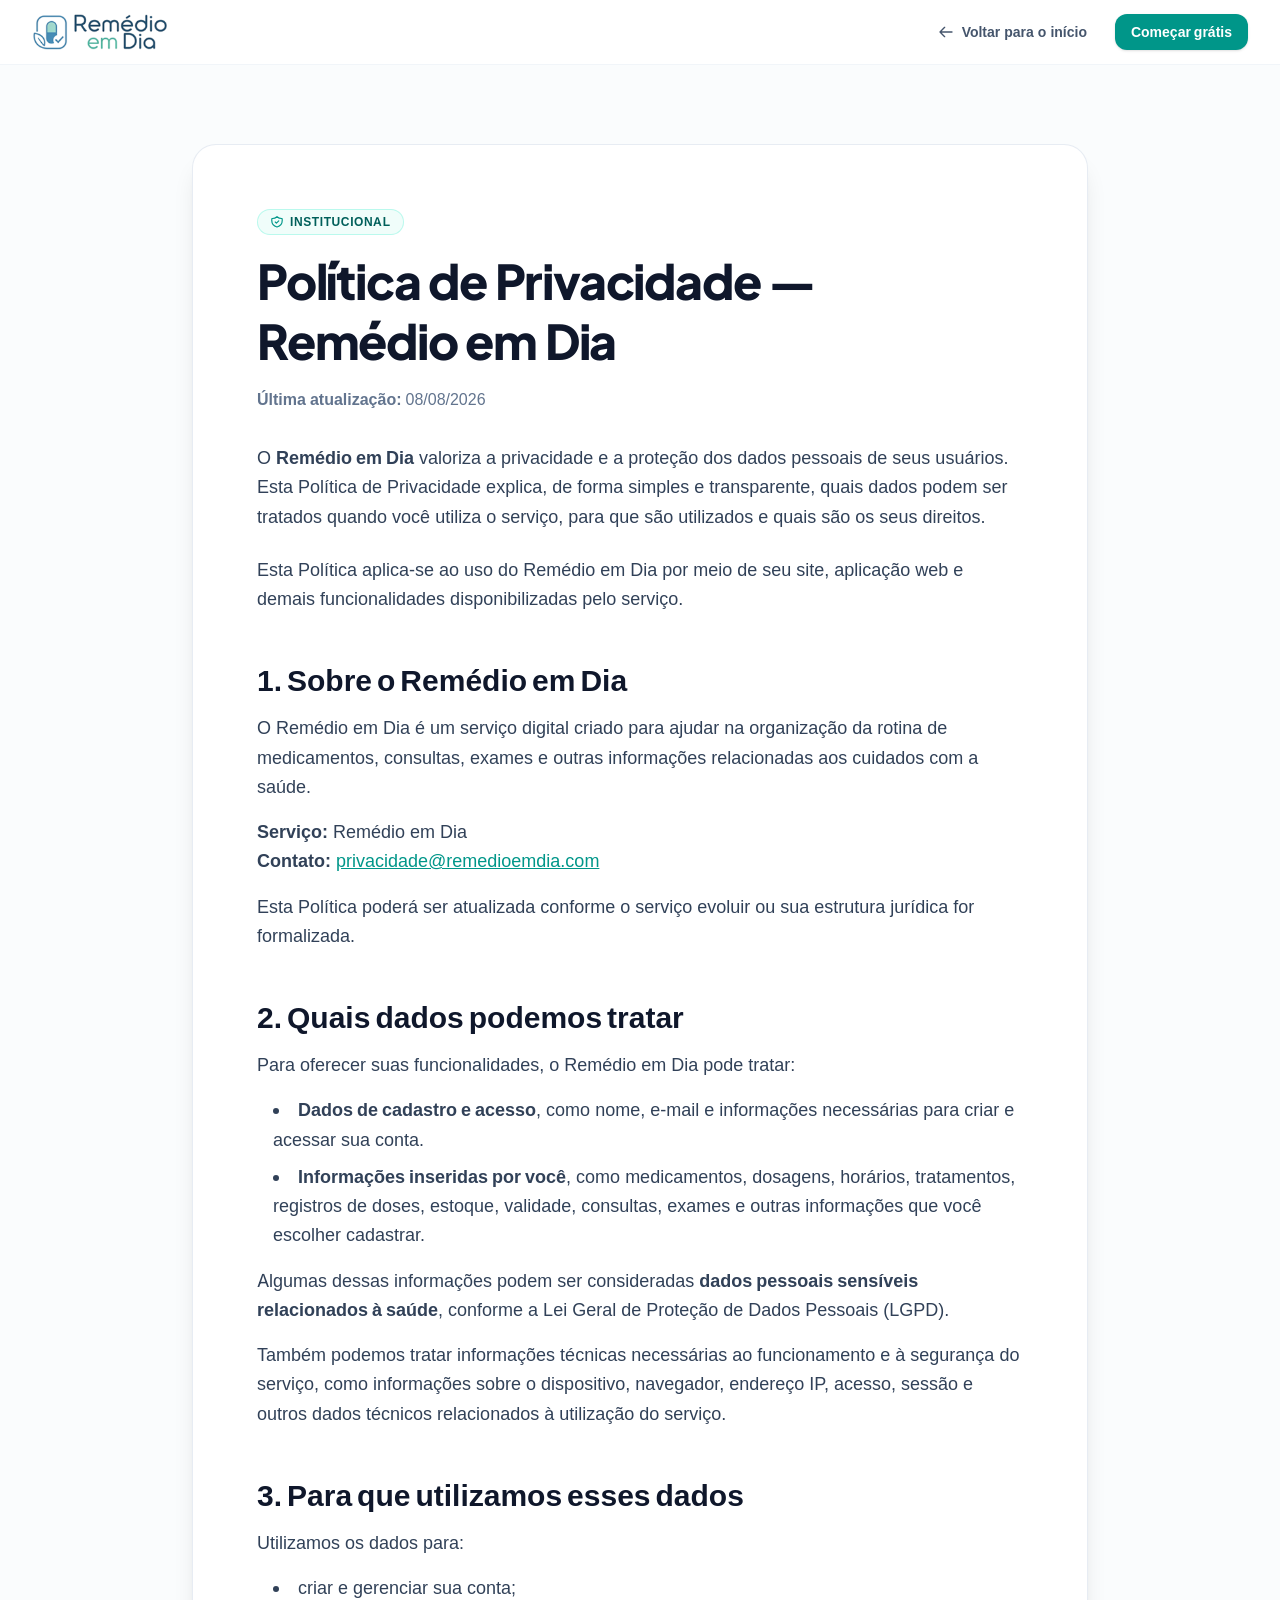
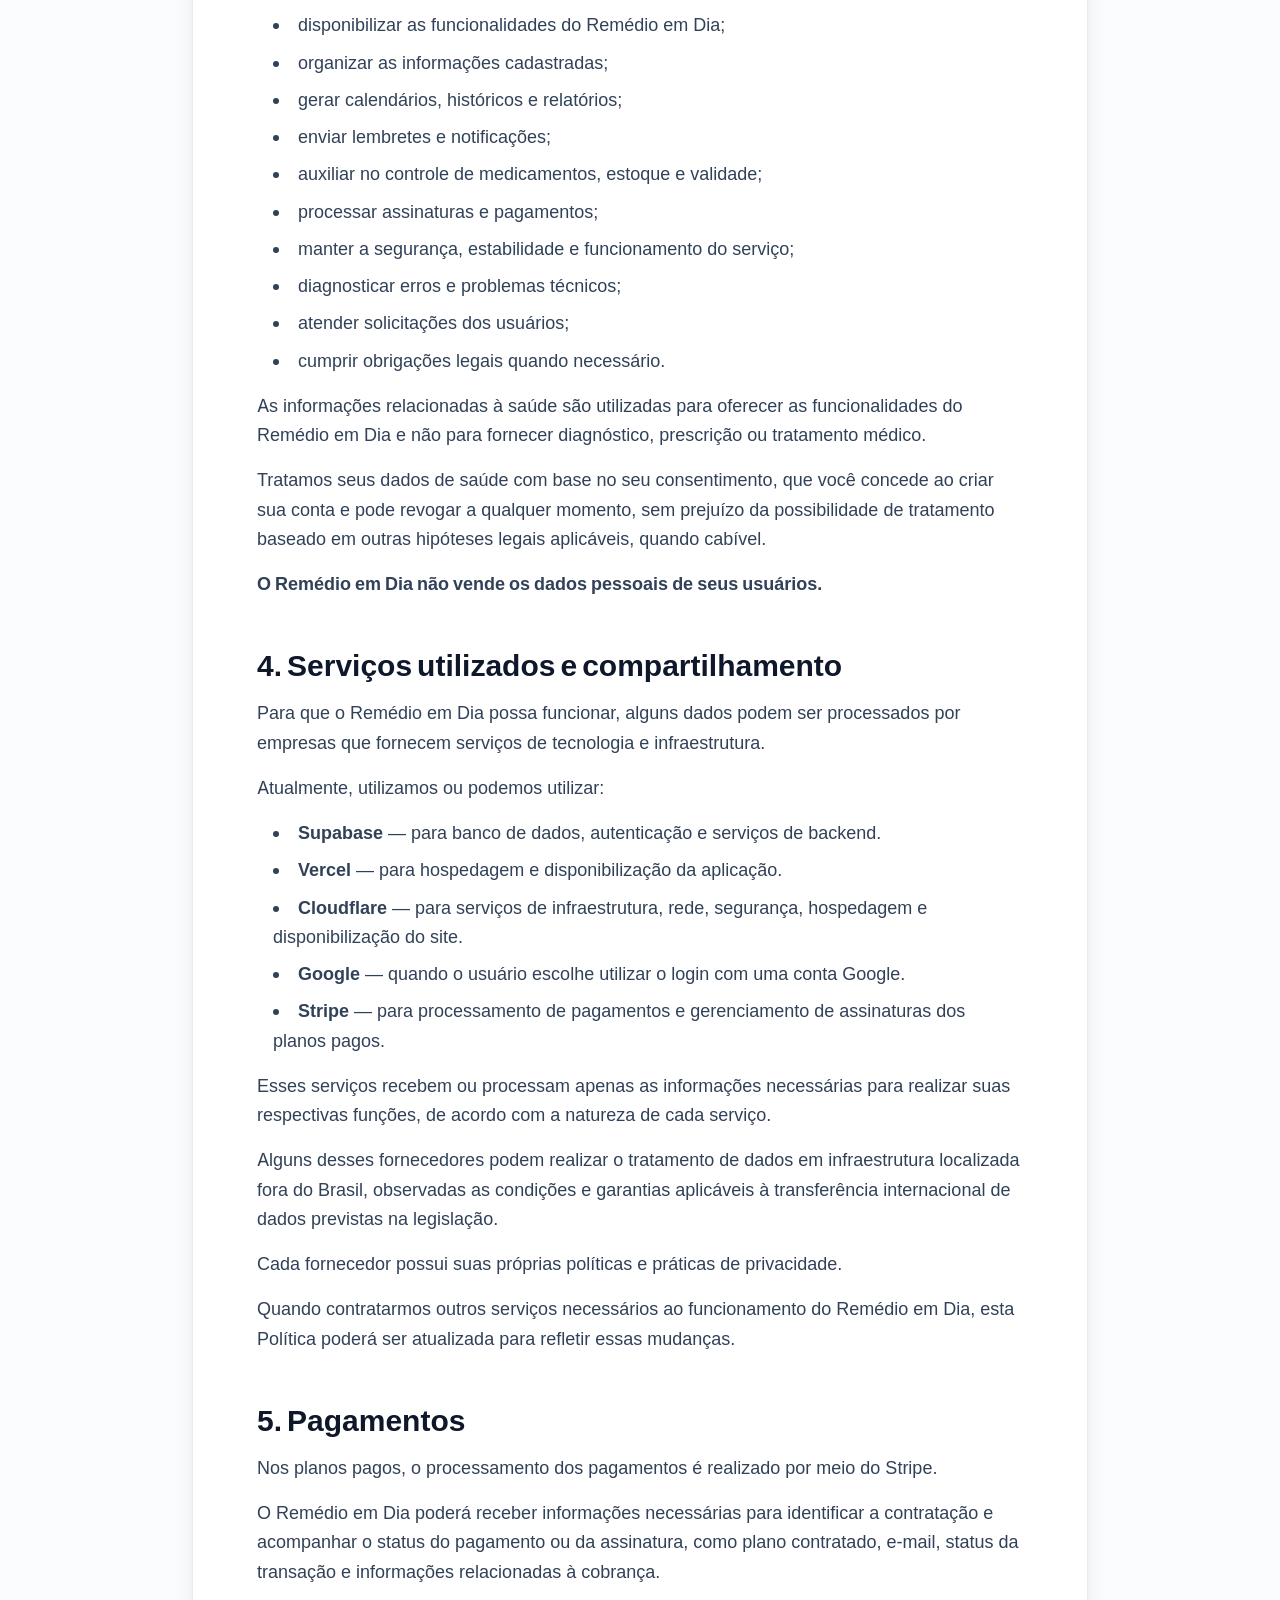
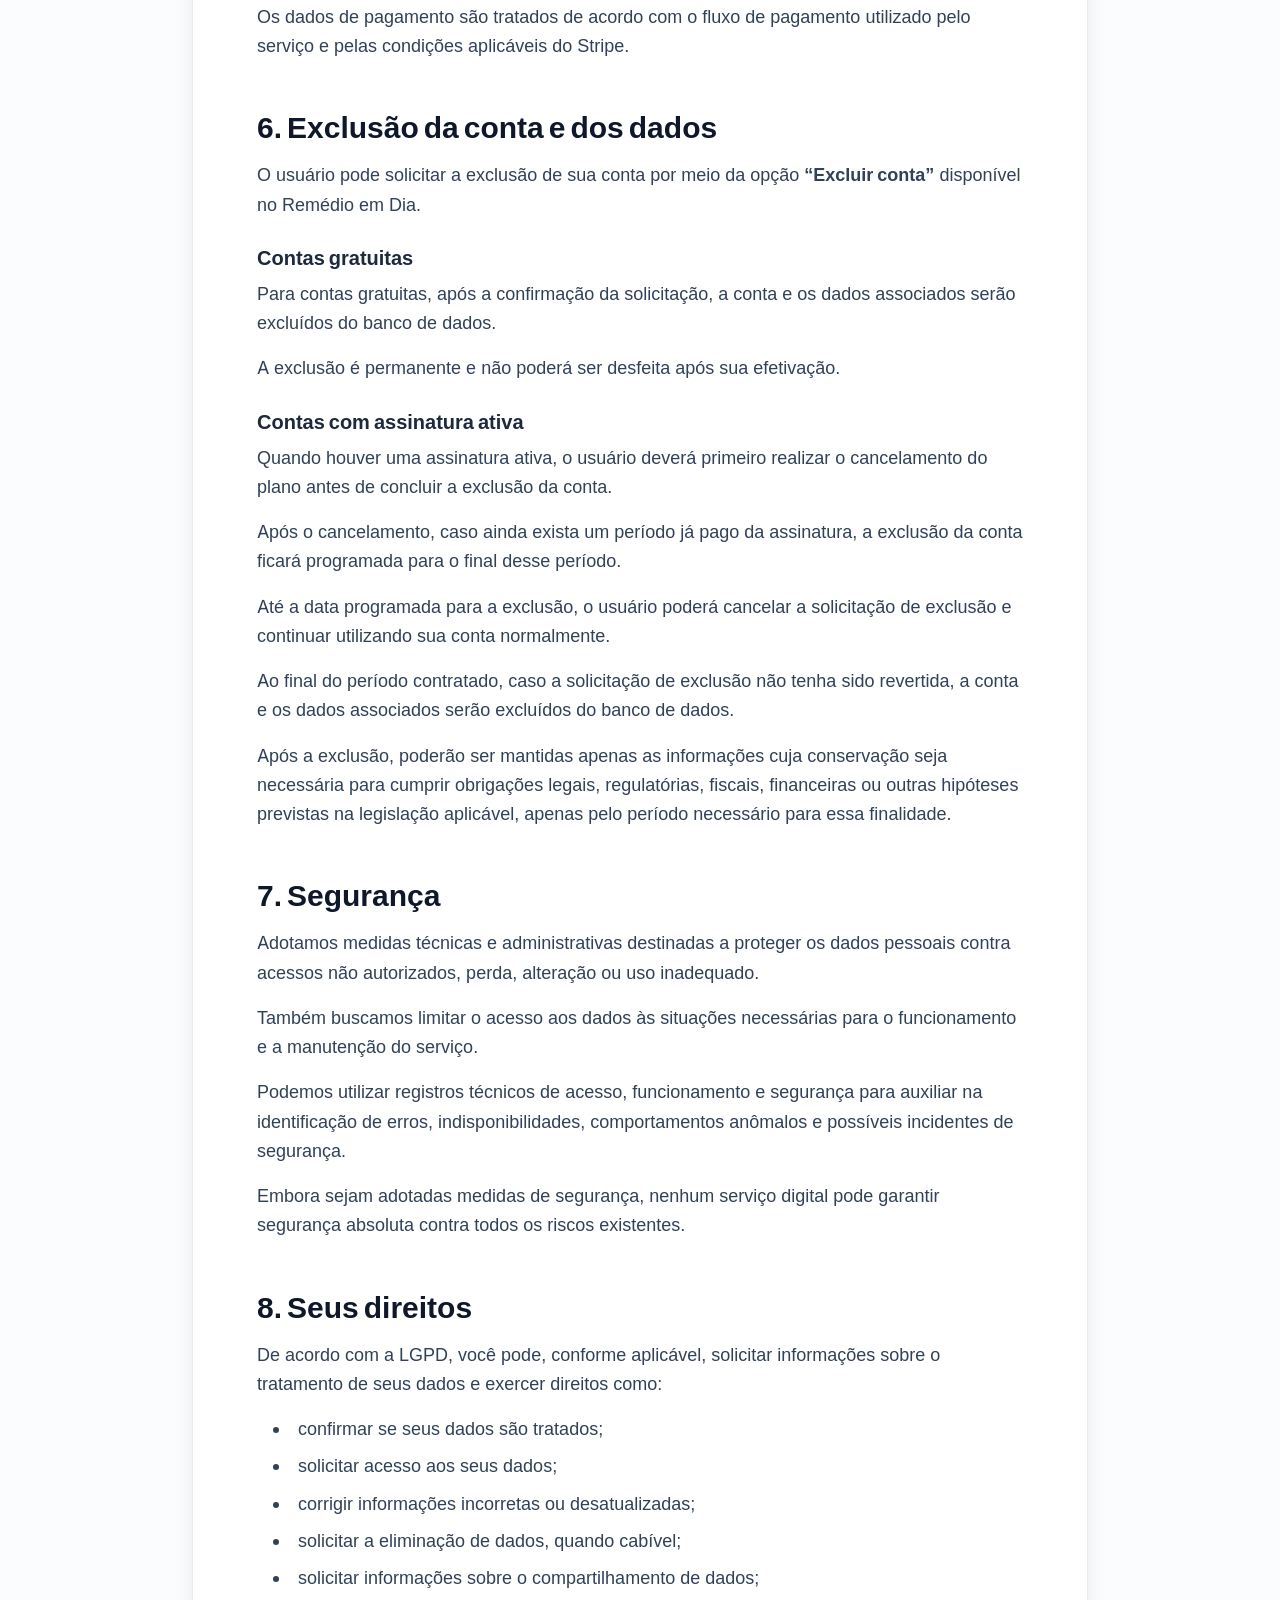
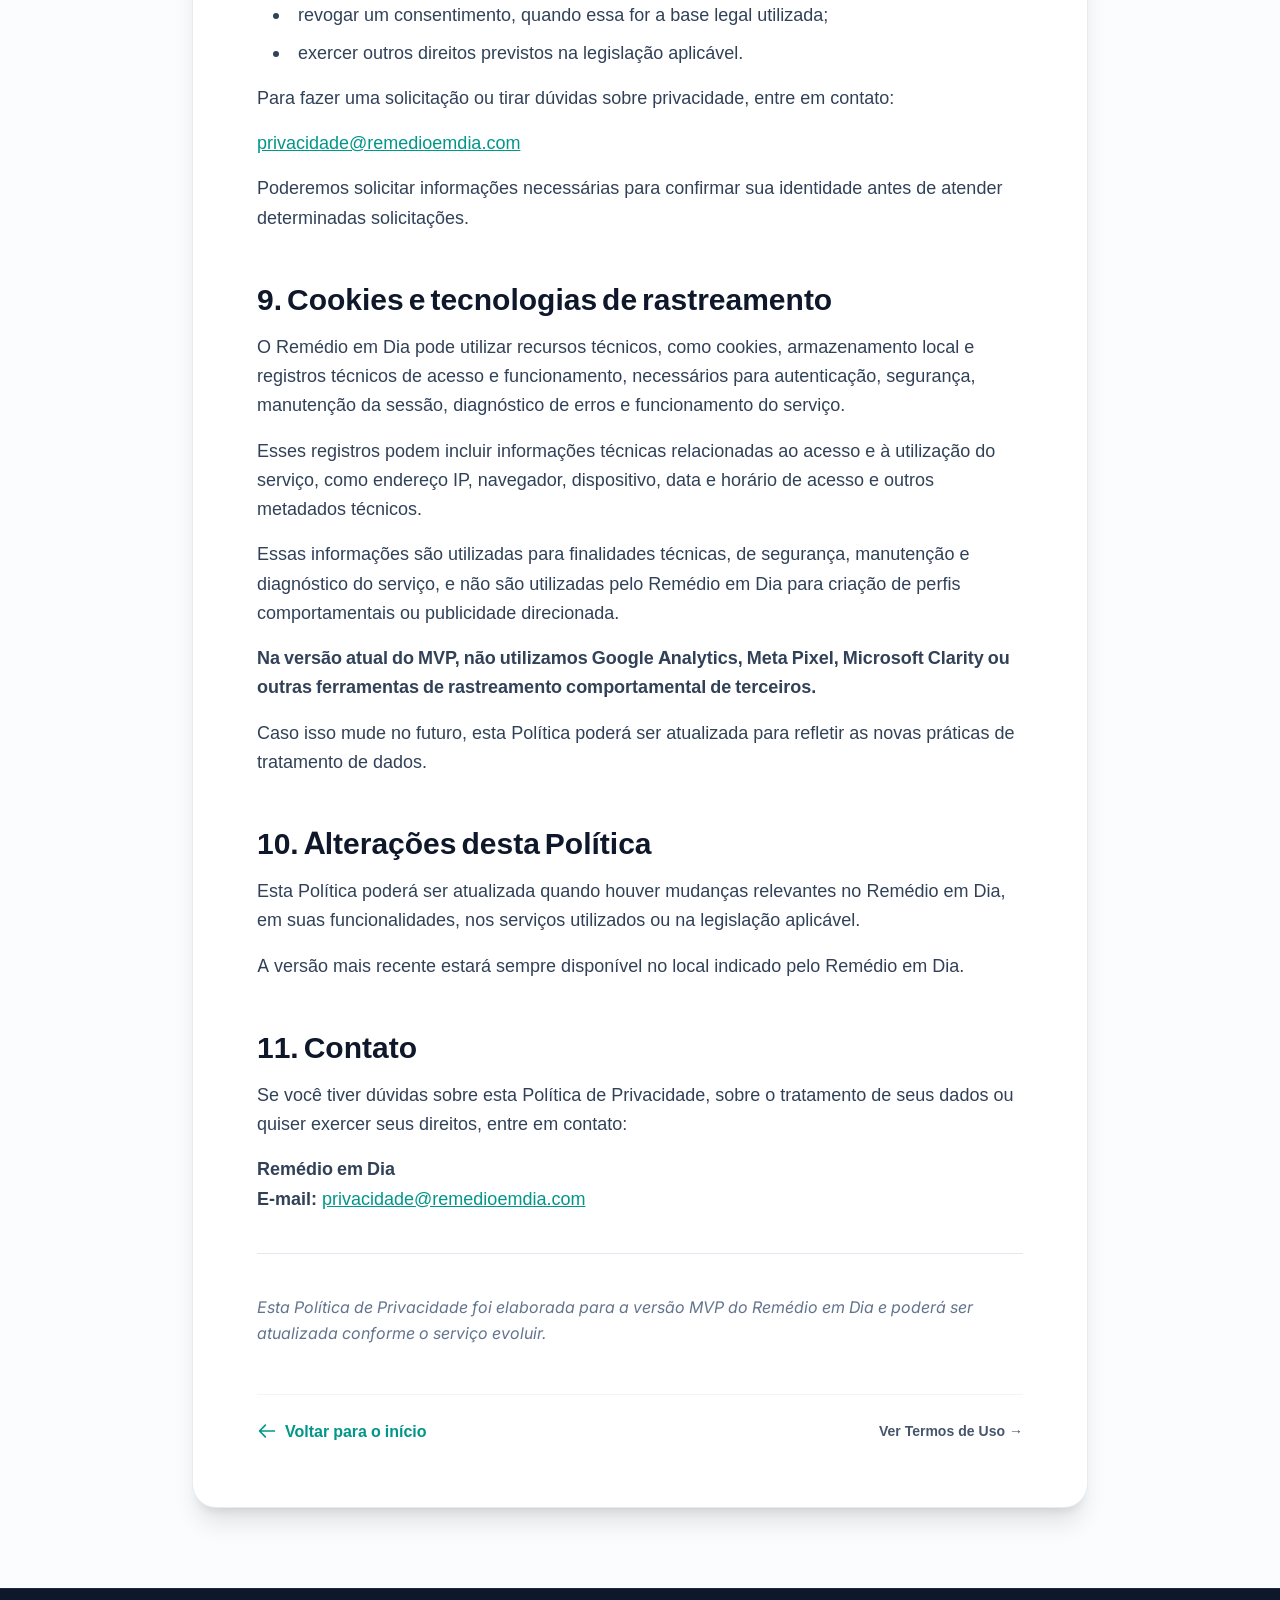
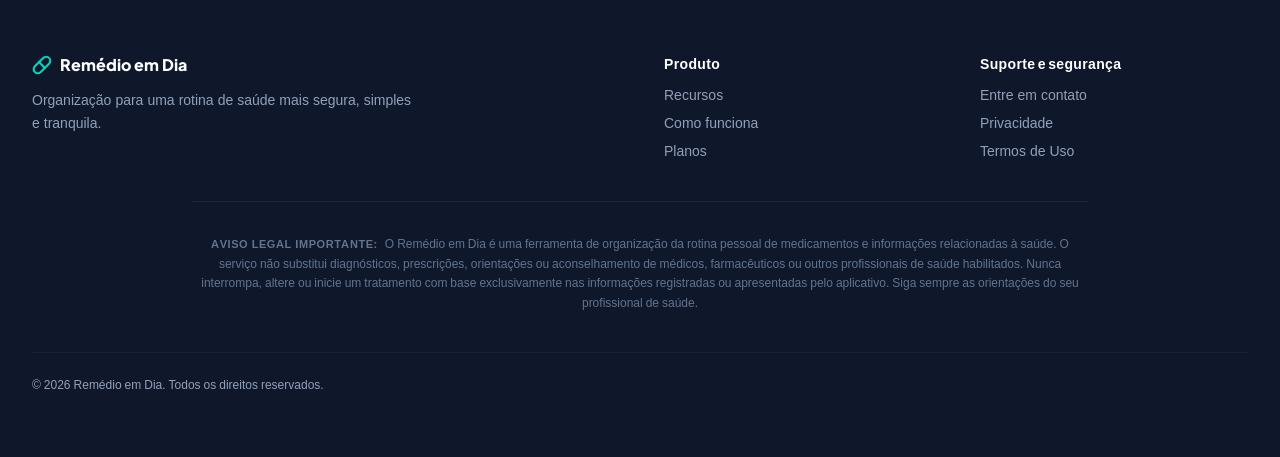
==== commit bdb13f4e: "Otimizado 05" ====
--- a/privacidade/index.html
+++ b/privacidade/index.html
@@ -18,7 +18,7 @@
   
   <style>
 /*! tailwindcss v4.3.3 | MIT License | https://tailwindcss.com */
-@layer properties{@supports (((-webkit-hyphens:none)) and (not (margin-trim:inline))) or ((-moz-orient:inline) and (not (color:rgb(from red r g b)))){*,:before,:after,::backdrop{--tw-rotate-x:initial;--tw-rotate-y:initial;--tw-rotate-z:initial;--tw-skew-x:initial;--tw-skew-y:initial;--tw-space-y-reverse:0;--tw-border-style:solid;--tw-leading:initial;--tw-font-weight:initial;--tw-tracking:initial;--tw-shadow:0 0 #0000;--tw-shadow-color:initial;--tw-shadow-alpha:100%;--tw-inset-shadow:0 0 #0000;--tw-inset-shadow-color:initial;--tw-inset-shadow-alpha:100%;--tw-ring-color:initial;--tw-ring-shadow:0 0 #0000;--tw-inset-ring-color:initial;--tw-inset-ring-shadow:0 0 #0000;--tw-ring-inset:initial;--tw-ring-offset-width:0px;--tw-ring-offset-color:#fff;--tw-ring-offset-shadow:0 0 #0000;--tw-outline-style:solid;--tw-blur:initial;--tw-brightness:initial;--tw-contrast:initial;--tw-grayscale:initial;--tw-hue-rotate:initial;--tw-invert:initial;--tw-opacity:initial;--tw-saturate:initial;--tw-sepia:initial;--tw-drop-shadow:initial;--tw-drop-shadow-color:initial;--tw-drop-shadow-alpha:100%;--tw-drop-shadow-size:initial;--tw-backdrop-blur:initial;--tw-backdrop-brightness:initial;--tw-backdrop-contrast:initial;--tw-backdrop-grayscale:initial;--tw-backdrop-hue-rotate:initial;--tw-backdrop-invert:initial;--tw-backdrop-opacity:initial;--tw-backdrop-saturate:initial;--tw-backdrop-sepia:initial;--tw-duration:initial;--tw-ease:initial;--tw-scale-x:1;--tw-scale-y:1;--tw-scale-z:1;--tw-translate-x:0;--tw-translate-y:0;--tw-translate-z:0}}}@font-face{font-family:Inter;font-style:normal;font-weight:400;font-display:swap;src:url(/assets/fonts/inter-400-normal.woff2)format("woff2")}@font-face{font-family:Inter;font-style:normal;font-weight:500;font-display:swap;src:url(/assets/fonts/inter-500-normal.woff2)format("woff2")}@font-face{font-family:Inter;font-style:normal;font-weight:600;font-display:swap;src:url(/assets/fonts/inter-600-normal.woff2)format("woff2")}@font-face{font-family:Inter;font-style:normal;font-weight:700;font-display:swap;src:url(/assets/fonts/inter-700-normal.woff2)format("woff2")}@font-face{font-family:Plus Jakarta Sans;font-style:normal;font-weight:500;font-display:swap;src:url(/assets/fonts/plus-jakarta-sans-500-normal.woff2)format("woff2")}@font-face{font-family:Plus Jakarta Sans;font-style:normal;font-weight:600;font-display:swap;src:url(/assets/fonts/plus-jakarta-sans-600-normal.woff2)format("woff2")}@font-face{font-family:Plus Jakarta Sans;font-style:normal;font-weight:700;font-display:swap;src:url(/assets/fonts/plus-jakarta-sans-700-normal.woff2)format("woff2")}@font-face{font-family:Plus Jakarta Sans;font-style:normal;font-weight:800;font-display:swap;src:url(/assets/fonts/plus-jakarta-sans-800-normal.woff2)format("woff2")}@layer theme{:root,:host{--font-sans:"Inter", sans-serif;--font-mono:ui-monospace, SFMono-Regular, Menlo, Monaco, Consolas, "Liberation Mono", "Courier New", monospace;--color-red-50:oklch(97.1% .013 17.38);--color-red-100:oklch(93.6% .032 17.717);--color-red-600:oklch(57.7% .245 27.325);--color-amber-50:oklch(98.7% .022 95.277);--color-amber-100:oklch(96.2% .059 95.617);--color-amber-200:oklch(92.4% .12 95.746);--color-amber-400:oklch(82.8% .189 84.429);--color-amber-500:oklch(76.9% .188 70.08);--color-amber-700:oklch(55.5% .163 48.998);--color-amber-800:oklch(47.3% .137 46.201);--color-teal-50:oklch(98.4% .014 180.72);--color-teal-100:oklch(95.3% .051 180.801);--color-teal-200:oklch(91% .096 180.426);--color-teal-300:oklch(85.5% .138 181.071);--color-teal-400:oklch(77.7% .152 181.912);--color-teal-500:oklch(70.4% .14 182.503);--color-teal-600:oklch(60% .118 184.704);--color-teal-700:oklch(51.1% .096 186.391);--color-teal-800:oklch(43.7% .078 188.216);--color-teal-900:oklch(38.6% .063 188.416);--color-teal-950:oklch(27.7% .046 192.524);--color-blue-50:oklch(97% .014 254.604);--color-blue-100:oklch(93.2% .032 255.585);--color-blue-400:oklch(70.7% .165 254.624);--color-blue-500:oklch(62.3% .214 259.815);--color-blue-600:oklch(54.6% .245 262.881);--color-purple-500:oklch(62.7% .265 303.9);--color-rose-50:oklch(96.9% .015 12.422);--color-rose-100:oklch(94.1% .03 12.58);--color-rose-500:oklch(64.5% .246 16.439);--color-rose-600:oklch(58.6% .253 17.585);--color-slate-50:oklch(98.4% .003 247.858);--color-slate-100:oklch(96.8% .007 247.896);--color-slate-200:oklch(92.9% .013 255.508);--color-slate-300:oklch(86.9% .022 252.894);--color-slate-400:oklch(70.4% .04 256.788);--color-slate-500:oklch(55.4% .046 257.417);--color-slate-600:oklch(44.6% .043 257.281);--color-slate-700:oklch(37.2% .044 257.287);--color-slate-800:oklch(27.9% .041 260.031);--color-slate-900:oklch(20.8% .042 265.755);--color-slate-950:oklch(12.9% .042 264.695);--color-white:#fff;--spacing:.25rem;--container-sm:24rem;--container-md:28rem;--container-lg:32rem;--container-2xl:42rem;--container-3xl:48rem;--container-4xl:56rem;--container-7xl:80rem;--text-xs:.75rem;--text-xs--line-height:calc(1 / .75);--text-sm:.875rem;--text-sm--line-height:calc(1.25 / .875);--text-base:1rem;--text-base--line-height:calc(1.5 / 1);--text-lg:1.125rem;--text-lg--line-height:calc(1.75 / 1.125);--text-xl:1.25rem;--text-xl--line-height:calc(1.75 / 1.25);--text-2xl:1.5rem;--text-2xl--line-height:calc(2 / 1.5);--text-3xl:1.875rem;--text-3xl--line-height:calc(2.25 / 1.875);--text-4xl:2.25rem;--text-4xl--line-height:calc(2.5 / 2.25);--text-5xl:3rem;--text-5xl--line-height:1;--text-6xl:3.75rem;--text-6xl--line-height:1;--font-weight-medium:500;--font-weight-semibold:600;--font-weight-bold:700;--font-weight-extrabold:800;--font-weight-black:900;--tracking-tight:-.025em;--tracking-wide:.025em;--tracking-wider:.05em;--tracking-widest:.1em;--leading-tight:1.25;--leading-normal:1.5;--leading-relaxed:1.625;--radius-lg:.5rem;--radius-xl:.75rem;--radius-2xl:1rem;--radius-3xl:1.5rem;--ease-in:cubic-bezier(.4, 0, 1, 1);--ease-out:cubic-bezier(0, 0, .2, 1);--ease-in-out:cubic-bezier(.4, 0, .2, 1);--animate-pulse:pulse 2s cubic-bezier(.4, 0, .6, 1) infinite;--blur-xs:4px;--aspect-video:16 / 9;--default-transition-duration:.15s;--default-transition-timing-function:cubic-bezier(.4, 0, .2, 1);--default-font-family:var(--font-sans);--default-mono-font-family:var(--font-mono);--font-display:"Plus Jakarta Sans", sans-serif}}@layer base{*,:after,:before,::backdrop{box-sizing:border-box;border:0 solid;margin:0;padding:0}::file-selector-button{box-sizing:border-box;border:0 solid;margin:0;padding:0}html,:host{-webkit-text-size-adjust:100%;tab-size:4;line-height:1.5;font-family:var(--default-font-family,-apple-system, BlinkMacSystemFont, "Segoe UI", Roboto, "Helvetica Neue", "Noto Sans", Arial, sans-serif, "Apple Color Emoji", "Segoe UI Emoji", "Segoe UI Symbol", "Noto Color Emoji");font-feature-settings:var(--default-font-feature-settings,normal);font-variation-settings:var(--default-font-variation-settings,normal);-webkit-tap-highlight-color:transparent}hr{height:0;color:inherit;border-top-width:1px}abbr:where([title]){-webkit-text-decoration:underline dotted;text-decoration:underline dotted}h1,h2,h3,h4,h5,h6{font-size:inherit;font-weight:inherit}a{color:inherit;-webkit-text-decoration:inherit;-webkit-text-decoration:inherit;-webkit-text-decoration:inherit;text-decoration:inherit}b,strong{font-weight:bolder}code,kbd,samp,pre{font-family:var(--default-mono-font-family,ui-monospace, SFMono-Regular, Menlo, Monaco, Consolas, "Liberation Mono", "Courier New", monospace);font-feature-settings:var(--default-mono-font-feature-settings,normal);font-variation-settings:var(--default-mono-font-variation-settings,normal);font-size:1em}small{font-size:80%}sub,sup{vertical-align:baseline;font-size:75%;line-height:0;position:relative}sub{bottom:-.25em}sup{top:-.5em}table{text-indent:0;border-color:inherit;border-collapse:collapse}:-moz-focusring:where(:not(iframe)){outline:auto}progress{vertical-align:baseline}summary{display:list-item}ol,ul,menu{list-style:none}img,svg,video,canvas,audio,iframe,embed,object{vertical-align:middle;display:block}img,video{max-width:100%;height:auto}button,input,select,optgroup,textarea{font:inherit;font-feature-settings:inherit;font-variation-settings:inherit;letter-spacing:inherit;color:inherit;opacity:1;background-color:#0000;border-radius:0}::file-selector-button{font:inherit;font-feature-settings:inherit;font-variation-settings:inherit;letter-spacing:inherit;color:inherit;opacity:1;background-color:#0000;border-radius:0}:where(select:is([multiple],[size])) optgroup{font-weight:bolder}:where(select:is([multiple],[size])) optgroup option{padding-inline-start:20px}::file-selector-button{margin-inline-end:4px}::placeholder{opacity:1}@supports (not ((-webkit-appearance:-apple-pay-button))) or (contain-intrinsic-size:1px){::placeholder{color:currentColor}@supports (color:color-mix(in lab, red, red)){::placeholder{color:color-mix(in oklab, currentcolor 50%, transparent)}}}textarea{resize:vertical}::-webkit-search-decoration{-webkit-appearance:none}::-webkit-date-and-time-value{min-height:1lh;text-align:inherit}::-webkit-datetime-edit{display:inline-flex}::-webkit-datetime-edit-fields-wrapper{padding:0}::-webkit-datetime-edit{padding-block:0}::-webkit-datetime-edit-year-field{padding-block:0}::-webkit-datetime-edit-month-field{padding-block:0}::-webkit-datetime-edit-day-field{padding-block:0}::-webkit-datetime-edit-hour-field{padding-block:0}::-webkit-datetime-edit-minute-field{padding-block:0}::-webkit-datetime-edit-second-field{padding-block:0}::-webkit-datetime-edit-millisecond-field{padding-block:0}::-webkit-datetime-edit-meridiem-field{padding-block:0}::-webkit-calendar-picker-indicator{line-height:1}:-moz-ui-invalid{box-shadow:none}button,input:where([type=button],[type=reset],[type=submit]){appearance:button}::file-selector-button{appearance:button}::-webkit-inner-spin-button{height:auto}::-webkit-outer-spin-button{height:auto}[hidden]:where(:not([hidden=until-found])){display:none!important}}@layer components;@layer utilities{.visible{visibility:visible}.absolute{position:absolute}.fixed{position:fixed}.relative{position:relative}.static{position:static}.inset-0{inset:0}.inset-x-0{inset-inline:0}.inset-x-4{inset-inline:calc(var(--spacing) * 4)}.-top-3{top:calc(var(--spacing) * -3)}.-top-5{top:calc(var(--spacing) * -5)}.top-0{top:0}.top-3{top:calc(var(--spacing) * 3)}.top-4{top:calc(var(--spacing) * 4)}.right-3{right:calc(var(--spacing) * 3)}.right-4{right:calc(var(--spacing) * 4)}.right-6{right:calc(var(--spacing) * 6)}.bottom-0{bottom:0}.bottom-16{bottom:calc(var(--spacing) * 16)}.left-6{left:calc(var(--spacing) * 6)}.z-10{z-index:10}.z-20{z-index:20}.z-30{z-index:30}.z-40{z-index:40}.z-50{z-index:50}.container{width:100%}@media (min-width:40rem){.container{max-width:40rem}}@media (min-width:48rem){.container{max-width:48rem}}@media (min-width:64rem){.container{max-width:64rem}}@media (min-width:80rem){.container{max-width:80rem}}@media (min-width:96rem){.container{max-width:96rem}}.mx-4{margin-inline:calc(var(--spacing) * 4)}.mx-auto{margin-inline:auto}.my-6{margin-block:calc(var(--spacing) * 6)}.my-10{margin-block:calc(var(--spacing) * 10)}.mt-0\.5{margin-top:calc(var(--spacing) * .5)}.mt-1{margin-top:var(--spacing)}.mt-2{margin-top:calc(var(--spacing) * 2)}.mt-3{margin-top:calc(var(--spacing) * 3)}.mt-3\.5{margin-top:calc(var(--spacing) * 3.5)}.mt-4{margin-top:calc(var(--spacing) * 4)}.mt-5{margin-top:calc(var(--spacing) * 5)}.mt-6{margin-top:calc(var(--spacing) * 6)}.mt-8{margin-top:calc(var(--spacing) * 8)}.mt-10{margin-top:calc(var(--spacing) * 10)}.mt-12{margin-top:calc(var(--spacing) * 12)}.mr-1{margin-right:var(--spacing)}.mb-0\.5{margin-bottom:calc(var(--spacing) * .5)}.mb-1{margin-bottom:var(--spacing)}.mb-2{margin-bottom:calc(var(--spacing) * 2)}.mb-2\.5{margin-bottom:calc(var(--spacing) * 2.5)}.mb-3{margin-bottom:calc(var(--spacing) * 3)}.mb-3\.5{margin-bottom:calc(var(--spacing) * 3.5)}.mb-4{margin-bottom:calc(var(--spacing) * 4)}.mb-8{margin-bottom:calc(var(--spacing) * 8)}.mb-12{margin-bottom:calc(var(--spacing) * 12)}.mb-16{margin-bottom:calc(var(--spacing) * 16)}.ml-1{margin-left:var(--spacing)}.ml-10\.5{margin-left:calc(var(--spacing) * 10.5)}.block{display:block}.contents{display:contents}.flex{display:flex}.grid{display:grid}.hidden{display:none}.inline{display:inline}.inline-block{display:inline-block}.inline-flex{display:inline-flex}.aspect-video{aspect-ratio:var(--aspect-video)}.h-3{height:calc(var(--spacing) * 3)}.h-3\.5{height:calc(var(--spacing) * 3.5)}.h-4{height:calc(var(--spacing) * 4)}.h-5{height:calc(var(--spacing) * 5)}.h-6{height:calc(var(--spacing) * 6)}.h-7{height:calc(var(--spacing) * 7)}.h-8{height:calc(var(--spacing) * 8)}.h-10{height:calc(var(--spacing) * 10)}.h-12{height:calc(var(--spacing) * 12)}.h-16{height:calc(var(--spacing) * 16)}.h-24{height:calc(var(--spacing) * 24)}.h-\[560px\]{height:560px}.h-full{height:100%}.min-h-screen{min-height:100vh}.w-0\.5{width:calc(var(--spacing) * .5)}.w-3{width:calc(var(--spacing) * 3)}.w-3\.5{width:calc(var(--spacing) * 3.5)}.w-4{width:calc(var(--spacing) * 4)}.w-5{width:calc(var(--spacing) * 5)}.w-6{width:calc(var(--spacing) * 6)}.w-7{width:calc(var(--spacing) * 7)}.w-8{width:calc(var(--spacing) * 8)}.w-10{width:calc(var(--spacing) * 10)}.w-12{width:calc(var(--spacing) * 12)}.w-16{width:calc(var(--spacing) * 16)}.w-24{width:calc(var(--spacing) * 24)}.w-28{width:calc(var(--spacing) * 28)}.w-auto{width:auto}.w-full{width:100%}.w-px{width:1px}.max-w-2xl{max-width:var(--container-2xl)}.max-w-3xl{max-width:var(--container-3xl)}.max-w-4xl{max-width:var(--container-4xl)}.max-w-7xl{max-width:var(--container-7xl)}.max-w-lg{max-width:var(--container-lg)}.max-w-md{max-width:var(--container-md)}.max-w-sm{max-width:var(--container-sm)}.min-w-\[32px\]{min-width:32px}.flex-1{flex:1}.shrink-0{flex-shrink:0}.scale-\[0\.98\]{scale:.98}.-rotate-90{rotate:-90deg}.rotate-90{rotate:90deg}.rotate-270{rotate:270deg}.transform{transform:var(--tw-rotate-x,) var(--tw-rotate-y,) var(--tw-rotate-z,) var(--tw-skew-x,) var(--tw-skew-y,)}.animate-pulse{animation:var(--animate-pulse)}.cursor-pointer{cursor:pointer}.resize{resize:both}.scrollbar-none{scrollbar-width:none}.list-inside{list-style-position:inside}.list-disc{list-style-type:disc}.grid-cols-1{grid-template-columns:repeat(1,minmax(0,1fr))}.grid-cols-3{grid-template-columns:repeat(3,minmax(0,1fr))}.flex-col{flex-direction:column}.flex-wrap{flex-wrap:wrap}.items-baseline{align-items:baseline}.items-center{align-items:center}.items-start{align-items:flex-start}.justify-between{justify-content:space-between}.justify-center{justify-content:center}.gap-1{gap:var(--spacing)}.gap-1\.5{gap:calc(var(--spacing) * 1.5)}.gap-2{gap:calc(var(--spacing) * 2)}.gap-2\.5{gap:calc(var(--spacing) * 2.5)}.gap-3{gap:calc(var(--spacing) * 3)}.gap-3\.5{gap:calc(var(--spacing) * 3.5)}.gap-4{gap:calc(var(--spacing) * 4)}.gap-6{gap:calc(var(--spacing) * 6)}.gap-8{gap:calc(var(--spacing) * 8)}:where(.space-y-2>:not(:last-child)){--tw-space-y-reverse:0;margin-block-start:calc(calc(var(--spacing) * 2) * var(--tw-space-y-reverse));margin-block-end:calc(calc(var(--spacing) * 2) * calc(1 - var(--tw-space-y-reverse)))}:where(.space-y-2\.5>:not(:last-child)){--tw-space-y-reverse:0;margin-block-start:calc(calc(var(--spacing) * 2.5) * var(--tw-space-y-reverse));margin-block-end:calc(calc(var(--spacing) * 2.5) * calc(1 - var(--tw-space-y-reverse)))}:where(.space-y-3>:not(:last-child)){--tw-space-y-reverse:0;margin-block-start:calc(calc(var(--spacing) * 3) * var(--tw-space-y-reverse));margin-block-end:calc(calc(var(--spacing) * 3) * calc(1 - var(--tw-space-y-reverse)))}:where(.space-y-3\.5>:not(:last-child)){--tw-space-y-reverse:0;margin-block-start:calc(calc(var(--spacing) * 3.5) * var(--tw-space-y-reverse));margin-block-end:calc(calc(var(--spacing) * 3.5) * calc(1 - var(--tw-space-y-reverse)))}:where(.space-y-4>:not(:last-child)){--tw-space-y-reverse:0;margin-block-start:calc(calc(var(--spacing) * 4) * var(--tw-space-y-reverse));margin-block-end:calc(calc(var(--spacing) * 4) * calc(1 - var(--tw-space-y-reverse)))}:where(.space-y-6>:not(:last-child)){--tw-space-y-reverse:0;margin-block-start:calc(calc(var(--spacing) * 6) * var(--tw-space-y-reverse));margin-block-end:calc(calc(var(--spacing) * 6) * calc(1 - var(--tw-space-y-reverse)))}:where(.space-y-10>:not(:last-child)){--tw-space-y-reverse:0;margin-block-start:calc(calc(var(--spacing) * 10) * var(--tw-space-y-reverse));margin-block-end:calc(calc(var(--spacing) * 10) * calc(1 - var(--tw-space-y-reverse)))}.overflow-hidden{overflow:hidden}.overflow-y-auto{overflow-y:auto}.scroll-smooth{scroll-behavior:smooth}.rounded{border-radius:.25rem}.rounded-2xl{border-radius:var(--radius-2xl)}.rounded-3xl{border-radius:var(--radius-3xl)}.rounded-\[2\.5rem\]{border-radius:2.5rem}.rounded-full{border-radius:3.40282e38px}.rounded-lg{border-radius:var(--radius-lg)}.rounded-xl{border-radius:var(--radius-xl)}.rounded-b-xl{border-bottom-right-radius:var(--radius-xl);border-bottom-left-radius:var(--radius-xl)}.border{border-style:var(--tw-border-style);border-width:1px}.border-0{border-style:var(--tw-border-style);border-width:0}.border-2{border-style:var(--tw-border-style);border-width:2px}.border-\[10px\]{border-style:var(--tw-border-style);border-width:10px}.border-x{border-inline-style:var(--tw-border-style);border-inline-width:1px}.border-y{border-block-style:var(--tw-border-style);border-block-width:1px}.border-t{border-top-style:var(--tw-border-style);border-top-width:1px}.border-b{border-bottom-style:var(--tw-border-style);border-bottom-width:1px}.border-dashed{--tw-border-style:dashed;border-style:dashed}.border-\[\#E9D5FF\]{border-color:#e9d5ff}.border-\[\#EDF2F7\]{border-color:#edf2f7}.border-amber-100{border-color:var(--color-amber-100)}.border-amber-200{border-color:var(--color-amber-200)}.border-amber-400{border-color:var(--color-amber-400)}.border-blue-100{border-color:var(--color-blue-100)}.border-blue-400{border-color:var(--color-blue-400)}.border-red-100{border-color:var(--color-red-100)}.border-rose-100\/30{border-color:#ffe4e64d}@supports (color:color-mix(in lab, red, red)){.border-rose-100\/30{border-color:color-mix(in oklab, var(--color-rose-100) 30%, transparent)}}.border-slate-50{border-color:var(--color-slate-50)}.border-slate-100{border-color:var(--color-slate-100)}.border-slate-200{border-color:var(--color-slate-200)}.border-slate-200\/80{border-color:#e2e8f0cc}@supports (color:color-mix(in lab, red, red)){.border-slate-200\/80{border-color:color-mix(in oklab, var(--color-slate-200) 80%, transparent)}}.border-slate-300{border-color:var(--color-slate-300)}.border-slate-800{border-color:var(--color-slate-800)}.border-slate-800\/60{border-color:#1d293d99}@supports (color:color-mix(in lab, red, red)){.border-slate-800\/60{border-color:color-mix(in oklab, var(--color-slate-800) 60%, transparent)}}.border-teal-100{border-color:var(--color-teal-100)}.border-teal-100\/30{border-color:#cbfbf14d}@supports (color:color-mix(in lab, red, red)){.border-teal-100\/30{border-color:color-mix(in oklab, var(--color-teal-100) 30%, transparent)}}.border-teal-100\/35{border-color:#cbfbf159}@supports (color:color-mix(in lab, red, red)){.border-teal-100\/35{border-color:color-mix(in oklab, var(--color-teal-100) 35%, transparent)}}.border-teal-100\/50{border-color:#cbfbf180}@supports (color:color-mix(in lab, red, red)){.border-teal-100\/50{border-color:color-mix(in oklab, var(--color-teal-100) 50%, transparent)}}.border-teal-200{border-color:var(--color-teal-200)}.border-teal-200\/60{border-color:#96f7e499}@supports (color:color-mix(in lab, red, red)){.border-teal-200\/60{border-color:color-mix(in oklab, var(--color-teal-200) 60%, transparent)}}.border-teal-500{border-color:var(--color-teal-500)}.border-teal-600{border-color:var(--color-teal-600)}.border-teal-800{border-color:var(--color-teal-800)}.bg-\[\#3B82F6\]{background-color:#3b82f6}.bg-\[\#EFF6FF\]{background-color:#eff6ff}.bg-\[\#F4F7F9\]{background-color:#f4f7f9}.bg-\[\#F8FAFC\]{background-color:#f8fafc}.bg-\[\#FAF5FF\]{background-color:#faf5ff}.bg-amber-50{background-color:var(--color-amber-50)}.bg-amber-500{background-color:var(--color-amber-500)}.bg-blue-50\/50{background-color:#eff6ff80}@supports (color:color-mix(in lab, red, red)){.bg-blue-50\/50{background-color:color-mix(in oklab, var(--color-blue-50) 50%, transparent)}}.bg-blue-500{background-color:var(--color-blue-500)}.bg-red-50\/50{background-color:#fef2f280}@supports (color:color-mix(in lab, red, red)){.bg-red-50\/50{background-color:color-mix(in oklab, var(--color-red-50) 50%, transparent)}}.bg-rose-50{background-color:var(--color-rose-50)}.bg-slate-50{background-color:var(--color-slate-50)}.bg-slate-50\/35{background-color:#f8fafc59}@supports (color:color-mix(in lab, red, red)){.bg-slate-50\/35{background-color:color-mix(in oklab, var(--color-slate-50) 35%, transparent)}}.bg-slate-50\/50{background-color:#f8fafc80}@supports (color:color-mix(in lab, red, red)){.bg-slate-50\/50{background-color:color-mix(in oklab, var(--color-slate-50) 50%, transparent)}}.bg-slate-50\/60{background-color:#f8fafc99}@supports (color:color-mix(in lab, red, red)){.bg-slate-50\/60{background-color:color-mix(in oklab, var(--color-slate-50) 60%, transparent)}}.bg-slate-100{background-color:var(--color-slate-100)}.bg-slate-100\/40{background-color:#f1f5f966}@supports (color:color-mix(in lab, red, red)){.bg-slate-100\/40{background-color:color-mix(in oklab, var(--color-slate-100) 40%, transparent)}}.bg-slate-100\/50{background-color:#f1f5f980}@supports (color:color-mix(in lab, red, red)){.bg-slate-100\/50{background-color:color-mix(in oklab, var(--color-slate-100) 50%, transparent)}}.bg-slate-200{background-color:var(--color-slate-200)}.bg-slate-300{background-color:var(--color-slate-300)}.bg-slate-800{background-color:var(--color-slate-800)}.bg-slate-900{background-color:var(--color-slate-900)}.bg-slate-900\/40{background-color:#0f172b66}@supports (color:color-mix(in lab, red, red)){.bg-slate-900\/40{background-color:color-mix(in oklab, var(--color-slate-900) 40%, transparent)}}.bg-slate-900\/60{background-color:#0f172b99}@supports (color:color-mix(in lab, red, red)){.bg-slate-900\/60{background-color:color-mix(in oklab, var(--color-slate-900) 60%, transparent)}}.bg-teal-50{background-color:var(--color-teal-50)}.bg-teal-50\/20{background-color:#f0fdfa33}@supports (color:color-mix(in lab, red, red)){.bg-teal-50\/20{background-color:color-mix(in oklab, var(--color-teal-50) 20%, transparent)}}.bg-teal-50\/50{background-color:#f0fdfa80}@supports (color:color-mix(in lab, red, red)){.bg-teal-50\/50{background-color:color-mix(in oklab, var(--color-teal-50) 50%, transparent)}}.bg-teal-100{background-color:var(--color-teal-100)}.bg-teal-500{background-color:var(--color-teal-500)}.bg-teal-600{background-color:var(--color-teal-600)}.bg-teal-800{background-color:var(--color-teal-800)}.bg-teal-900{background-color:var(--color-teal-900)}.bg-teal-950{background-color:var(--color-teal-950)}.bg-white{background-color:var(--color-white)}.fill-amber-100{fill:var(--color-amber-100)}.fill-teal-100{fill:var(--color-teal-100)}.stroke-\[3\]{stroke-width:3px}.object-contain{object-fit:contain}.object-cover{object-fit:cover}.p-1{padding:var(--spacing)}.p-2{padding:calc(var(--spacing) * 2)}.p-2\.5{padding:calc(var(--spacing) * 2.5)}.p-3{padding:calc(var(--spacing) * 3)}.p-4{padding:calc(var(--spacing) * 4)}.p-5{padding:calc(var(--spacing) * 5)}.p-6{padding:calc(var(--spacing) * 6)}.p-8{padding:calc(var(--spacing) * 8)}.px-1{padding-inline:var(--spacing)}.px-1\.5{padding-inline:calc(var(--spacing) * 1.5)}.px-2{padding-inline:calc(var(--spacing) * 2)}.px-2\.5{padding-inline:calc(var(--spacing) * 2.5)}.px-3{padding-inline:calc(var(--spacing) * 3)}.px-3\.5{padding-inline:calc(var(--spacing) * 3.5)}.px-4{padding-inline:calc(var(--spacing) * 4)}.px-6{padding-inline:calc(var(--spacing) * 6)}.px-8{padding-inline:calc(var(--spacing) * 8)}.py-0\.5{padding-block:calc(var(--spacing) * .5)}.py-1{padding-block:var(--spacing)}.py-1\.5{padding-block:calc(var(--spacing) * 1.5)}.py-2{padding-block:calc(var(--spacing) * 2)}.py-2\.5{padding-block:calc(var(--spacing) * 2.5)}.py-3{padding-block:calc(var(--spacing) * 3)}.py-4{padding-block:calc(var(--spacing) * 4)}.py-6{padding-block:calc(var(--spacing) * 6)}.py-10{padding-block:calc(var(--spacing) * 10)}.py-12{padding-block:calc(var(--spacing) * 12)}.py-20{padding-block:calc(var(--spacing) * 20)}.pt-2{padding-top:calc(var(--spacing) * 2)}.pt-3{padding-top:calc(var(--spacing) * 3)}.pt-3\.5{padding-top:calc(var(--spacing) * 3.5)}.pt-4{padding-top:calc(var(--spacing) * 4)}.pt-6{padding-top:calc(var(--spacing) * 6)}.pt-7{padding-top:calc(var(--spacing) * 7)}.pt-8{padding-top:calc(var(--spacing) * 8)}.pb-16{padding-bottom:calc(var(--spacing) * 16)}.pl-2{padding-left:calc(var(--spacing) * 2)}.text-center{text-align:center}.text-left{text-align:left}.font-display{font-family:var(--font-display)}.font-sans{font-family:var(--font-sans)}.text-2xl{font-size:var(--text-2xl);line-height:var(--tw-leading,var(--text-2xl--line-height))}.text-3xl{font-size:var(--text-3xl);line-height:var(--tw-leading,var(--text-3xl--line-height))}.text-4xl{font-size:var(--text-4xl);line-height:var(--tw-leading,var(--text-4xl--line-height))}.text-base{font-size:var(--text-base);line-height:var(--tw-leading,var(--text-base--line-height))}.text-lg{font-size:var(--text-lg);line-height:var(--tw-leading,var(--text-lg--line-height))}.text-sm{font-size:var(--text-sm);line-height:var(--tw-leading,var(--text-sm--line-height))}.text-xl{font-size:var(--text-xl);line-height:var(--tw-leading,var(--text-xl--line-height))}.text-xs{font-size:var(--text-xs);line-height:var(--tw-leading,var(--text-xs--line-height))}.text-\[7px\]{font-size:7px}.text-\[8px\]{font-size:8px}.text-\[9px\]{font-size:9px}.text-\[10px\]{font-size:10px}.text-\[11px\]{font-size:11px}.leading-none{--tw-leading:1;line-height:1}.leading-normal{--tw-leading:var(--leading-normal);line-height:var(--leading-normal)}.leading-relaxed{--tw-leading:var(--leading-relaxed);line-height:var(--leading-relaxed)}.leading-tight{--tw-leading:var(--leading-tight);line-height:var(--leading-tight)}.font-black{--tw-font-weight:var(--font-weight-black);font-weight:var(--font-weight-black)}.font-bold{--tw-font-weight:var(--font-weight-bold);font-weight:var(--font-weight-bold)}.font-extrabold{--tw-font-weight:var(--font-weight-extrabold);font-weight:var(--font-weight-extrabold)}.font-medium{--tw-font-weight:var(--font-weight-medium);font-weight:var(--font-weight-medium)}.font-semibold{--tw-font-weight:var(--font-weight-semibold);font-weight:var(--font-weight-semibold)}.tracking-tight{--tw-tracking:var(--tracking-tight);letter-spacing:var(--tracking-tight)}.tracking-wide{--tw-tracking:var(--tracking-wide);letter-spacing:var(--tracking-wide)}.tracking-wider{--tw-tracking:var(--tracking-wider);letter-spacing:var(--tracking-wider)}.tracking-widest{--tw-tracking:var(--tracking-widest);letter-spacing:var(--tracking-widest)}.break-all{word-break:break-all}.text-\[\#3B82F6\]{color:#3b82f6}.text-\[\#7E22CE\]{color:#7e22ce}.text-\[\#10B981\]{color:#10b981}.text-\[\#94A3B8\]{color:#94a3b8}.text-\[\#F59E0B\]{color:#f59e0b}.text-amber-500{color:var(--color-amber-500)}.text-amber-700{color:var(--color-amber-700)}.text-amber-800{color:var(--color-amber-800)}.text-blue-500{color:var(--color-blue-500)}.text-blue-600{color:var(--color-blue-600)}.text-purple-500{color:var(--color-purple-500)}.text-red-600{color:var(--color-red-600)}.text-rose-500{color:var(--color-rose-500)}.text-rose-600{color:var(--color-rose-600)}.text-slate-400{color:var(--color-slate-400)}.text-slate-500{color:var(--color-slate-500)}.text-slate-600{color:var(--color-slate-600)}.text-slate-700{color:var(--color-slate-700)}.text-slate-800{color:var(--color-slate-800)}.text-slate-900{color:var(--color-slate-900)}.text-teal-100{color:var(--color-teal-100)}.text-teal-200{color:var(--color-teal-200)}.text-teal-300{color:var(--color-teal-300)}.text-teal-400{color:var(--color-teal-400)}.text-teal-600{color:var(--color-teal-600)}.text-teal-700{color:var(--color-teal-700)}.text-teal-800{color:var(--color-teal-800)}.text-teal-900{color:var(--color-teal-900)}.text-teal-950{color:var(--color-teal-950)}.text-white{color:var(--color-white)}.uppercase{text-transform:uppercase}.italic{font-style:italic}.line-through{text-decoration-line:line-through}.underline{text-decoration-line:underline}.antialiased{-webkit-font-smoothing:antialiased;-moz-osx-font-smoothing:grayscale}.opacity-75{opacity:.75}.opacity-80{opacity:.8}.shadow-2xl{--tw-shadow:0 25px 50px -12px var(--tw-shadow-color,#00000040);box-shadow:var(--tw-inset-shadow), var(--tw-inset-ring-shadow), var(--tw-ring-offset-shadow), var(--tw-ring-shadow), var(--tw-shadow)}.shadow-2xs{--tw-shadow:0 1px var(--tw-shadow-color,#0000000d);box-shadow:var(--tw-inset-shadow), var(--tw-inset-ring-shadow), var(--tw-ring-offset-shadow), var(--tw-ring-shadow), var(--tw-shadow)}.shadow-lg{--tw-shadow:0 10px 15px -3px var(--tw-shadow-color,#0000001a), 0 4px 6px -4px var(--tw-shadow-color,#0000001a);box-shadow:var(--tw-inset-shadow), var(--tw-inset-ring-shadow), var(--tw-ring-offset-shadow), var(--tw-ring-shadow), var(--tw-shadow)}.shadow-md{--tw-shadow:0 4px 6px -1px var(--tw-shadow-color,#0000001a), 0 2px 4px -2px var(--tw-shadow-color,#0000001a);box-shadow:var(--tw-inset-shadow), var(--tw-inset-ring-shadow), var(--tw-ring-offset-shadow), var(--tw-ring-shadow), var(--tw-shadow)}.shadow-sm{--tw-shadow:0 1px 3px 0 var(--tw-shadow-color,#0000001a), 0 1px 2px -1px var(--tw-shadow-color,#0000001a);box-shadow:var(--tw-inset-shadow), var(--tw-inset-ring-shadow), var(--tw-ring-offset-shadow), var(--tw-ring-shadow), var(--tw-shadow)}.shadow-xl{--tw-shadow:0 20px 25px -5px var(--tw-shadow-color,#0000001a), 0 8px 10px -6px var(--tw-shadow-color,#0000001a);box-shadow:var(--tw-inset-shadow), var(--tw-inset-ring-shadow), var(--tw-ring-offset-shadow), var(--tw-ring-shadow), var(--tw-shadow)}.shadow-xs{--tw-shadow:0 1px 2px 0 var(--tw-shadow-color,#0000000d);box-shadow:var(--tw-inset-shadow), var(--tw-inset-ring-shadow), var(--tw-ring-offset-shadow), var(--tw-ring-shadow), var(--tw-shadow)}.shadow-teal-600\/10{--tw-shadow-color:#0095881a}@supports (color:color-mix(in lab, red, red)){.shadow-teal-600\/10{--tw-shadow-color:color-mix(in oklab, color-mix(in oklab, var(--color-teal-600) 10%, transparent) var(--tw-shadow-alpha), transparent)}}.shadow-teal-600\/20{--tw-shadow-color:#00958833}@supports (color:color-mix(in lab, red, red)){.shadow-teal-600\/20{--tw-shadow-color:color-mix(in oklab, color-mix(in oklab, var(--color-teal-600) 20%, transparent) var(--tw-shadow-alpha), transparent)}}.outline{outline-style:var(--tw-outline-style);outline-width:1px}.blur{--tw-blur:blur(8px);filter:var(--tw-blur,) var(--tw-brightness,) var(--tw-contrast,) var(--tw-grayscale,) var(--tw-hue-rotate,) var(--tw-invert,) var(--tw-saturate,) var(--tw-sepia,) var(--tw-drop-shadow,)}.drop-shadow{--tw-drop-shadow-size:drop-shadow(0 1px 2px var(--tw-drop-shadow-color,#0000001a)) drop-shadow(0 1px 1px var(--tw-drop-shadow-color,#0000000f));--tw-drop-shadow:drop-shadow(0 1px 2px #0000001a) drop-shadow(0 1px 1px #0000000f);filter:var(--tw-blur,) var(--tw-brightness,) var(--tw-contrast,) var(--tw-grayscale,) var(--tw-hue-rotate,) var(--tw-invert,) var(--tw-saturate,) var(--tw-sepia,) var(--tw-drop-shadow,)}.filter{filter:var(--tw-blur,) var(--tw-brightness,) var(--tw-contrast,) var(--tw-grayscale,) var(--tw-hue-rotate,) var(--tw-invert,) var(--tw-saturate,) var(--tw-sepia,) var(--tw-drop-shadow,)}.backdrop-blur-xs{--tw-backdrop-blur:blur(var(--blur-xs));-webkit-backdrop-filter:var(--tw-backdrop-blur,) var(--tw-backdrop-brightness,) var(--tw-backdrop-contrast,) var(--tw-backdrop-grayscale,) var(--tw-backdrop-hue-rotate,) var(--tw-backdrop-invert,) var(--tw-backdrop-opacity,) var(--tw-backdrop-saturate,) var(--tw-backdrop-sepia,);backdrop-filter:var(--tw-backdrop-blur,) var(--tw-backdrop-brightness,) var(--tw-backdrop-contrast,) var(--tw-backdrop-grayscale,) var(--tw-backdrop-hue-rotate,) var(--tw-backdrop-invert,) var(--tw-backdrop-opacity,) var(--tw-backdrop-saturate,) var(--tw-backdrop-sepia,)}.transition{transition-property:color,background-color,border-color,outline-color,text-decoration-color,fill,stroke,--tw-gradient-from,--tw-gradient-via,--tw-gradient-to,opacity,box-shadow,transform,translate,scale,rotate,filter,-webkit-backdrop-filter,backdrop-filter,display,content-visibility,overlay,pointer-events;transition-timing-function:var(--tw-ease,var(--default-transition-timing-function));transition-duration:var(--tw-duration,var(--default-transition-duration))}.transition-all{transition-property:all;transition-timing-function:var(--tw-ease,var(--default-transition-timing-function));transition-duration:var(--tw-duration,var(--default-transition-duration))}.transition-colors{transition-property:color,background-color,border-color,outline-color,text-decoration-color,fill,stroke,--tw-gradient-from,--tw-gradient-via,--tw-gradient-to;transition-timing-function:var(--tw-ease,var(--default-transition-timing-function));transition-duration:var(--tw-duration,var(--default-transition-duration))}.transition-opacity{transition-property:opacity;transition-timing-function:var(--tw-ease,var(--default-transition-timing-function));transition-duration:var(--tw-duration,var(--default-transition-duration))}.transition-transform{transition-property:transform,translate,scale,rotate;transition-timing-function:var(--tw-ease,var(--default-transition-timing-function));transition-duration:var(--tw-duration,var(--default-transition-duration))}.duration-200{--tw-duration:.2s;transition-duration:.2s}.duration-300{--tw-duration:.3s;transition-duration:.3s}.ease-in{--tw-ease:var(--ease-in);transition-timing-function:var(--ease-in)}.ease-in-out{--tw-ease:var(--ease-in-out);transition-timing-function:var(--ease-in-out)}.ease-out{--tw-ease:var(--ease-out);transition-timing-function:var(--ease-out)}.outline-none{--tw-outline-style:none;outline-style:none}.select-none{-webkit-user-select:none;user-select:none}@media (hover:hover){.group-hover\:scale-110:is(:where(.group):hover *){--tw-scale-x:110%;--tw-scale-y:110%;--tw-scale-z:110%;scale:var(--tw-scale-x) var(--tw-scale-y)}.group-hover\:bg-slate-900\/20:is(:where(.group):hover *){background-color:#0f172b33}@supports (color:color-mix(in lab, red, red)){.group-hover\:bg-slate-900\/20:is(:where(.group):hover *){background-color:color-mix(in oklab, var(--color-slate-900) 20%, transparent)}}.group-hover\:bg-teal-500:is(:where(.group):hover *){background-color:var(--color-teal-500)}.group-hover\:opacity-100:is(:where(.group):hover *){opacity:1}}.selection\:bg-teal-100 ::selection{background-color:var(--color-teal-100)}.selection\:bg-teal-100::selection{background-color:var(--color-teal-100)}.selection\:text-teal-900 ::selection{color:var(--color-teal-900)}.selection\:text-teal-900::selection{color:var(--color-teal-900)}@media (hover:hover){.hover\:border-slate-200:hover{border-color:var(--color-slate-200)}.hover\:border-slate-300:hover{border-color:var(--color-slate-300)}.hover\:border-teal-500:hover{border-color:var(--color-teal-500)}.hover\:bg-\[\#EDF2F7\]:hover{background-color:#edf2f7}.hover\:bg-\[\#F3E8FF\]:hover{background-color:#f3e8ff}.hover\:bg-blue-50:hover{background-color:var(--color-blue-50)}.hover\:bg-red-50:hover{background-color:var(--color-red-50)}.hover\:bg-slate-50:hover{background-color:var(--color-slate-50)}.hover\:bg-slate-50\/50:hover{background-color:#f8fafc80}@supports (color:color-mix(in lab, red, red)){.hover\:bg-slate-50\/50:hover{background-color:color-mix(in oklab, var(--color-slate-50) 50%, transparent)}}.hover\:bg-slate-100:hover{background-color:var(--color-slate-100)}.hover\:bg-teal-50:hover{background-color:var(--color-teal-50)}.hover\:bg-teal-700:hover{background-color:var(--color-teal-700)}.hover\:text-slate-600:hover{color:var(--color-slate-600)}.hover\:text-slate-950:hover{color:var(--color-slate-950)}.hover\:text-teal-600:hover{color:var(--color-teal-600)}.hover\:text-teal-700:hover{color:var(--color-teal-700)}.hover\:text-teal-800:hover{color:var(--color-teal-800)}.hover\:text-white:hover{color:var(--color-white)}.hover\:opacity-90:hover{opacity:.9}.hover\:shadow-md:hover{--tw-shadow:0 4px 6px -1px var(--tw-shadow-color,#0000001a), 0 2px 4px -2px var(--tw-shadow-color,#0000001a);box-shadow:var(--tw-inset-shadow), var(--tw-inset-ring-shadow), var(--tw-ring-offset-shadow), var(--tw-ring-shadow), var(--tw-shadow)}}.focus\:border-teal-600:focus{border-color:var(--color-teal-600)}.focus\:ring-2:focus{--tw-ring-shadow:var(--tw-ring-inset,) 0 0 0 calc(2px + var(--tw-ring-offset-width)) var(--tw-ring-color,currentcolor);box-shadow:var(--tw-inset-shadow), var(--tw-inset-ring-shadow), var(--tw-ring-offset-shadow), var(--tw-ring-shadow), var(--tw-shadow)}.focus\:ring-teal-500:focus{--tw-ring-color:var(--color-teal-500)}.focus\:ring-teal-500\/20:focus{--tw-ring-color:#00baa733}@supports (color:color-mix(in lab, red, red)){.focus\:ring-teal-500\/20:focus{--tw-ring-color:color-mix(in oklab, var(--color-teal-500) 20%, transparent)}}.focus\:outline-none:focus{--tw-outline-style:none;outline-style:none}.active\:scale-95:active{--tw-scale-x:95%;--tw-scale-y:95%;--tw-scale-z:95%;scale:var(--tw-scale-x) var(--tw-scale-y)}.active\:scale-98:active{--tw-scale-x:98%;--tw-scale-y:98%;--tw-scale-z:98%;scale:var(--tw-scale-x) var(--tw-scale-y)}@media (min-width:40rem){.sm\:inline-flex{display:inline-flex}.sm\:flex-row{flex-direction:row}.sm\:items-center{align-items:center}.sm\:p-10{padding:calc(var(--spacing) * 10)}.sm\:px-6{padding-inline:calc(var(--spacing) * 6)}.sm\:py-16{padding-block:calc(var(--spacing) * 16)}.sm\:text-4xl{font-size:var(--text-4xl);line-height:var(--tw-leading,var(--text-4xl--line-height))}}@media (min-width:48rem){.md\:col-span-3{grid-column:span 3/span 3}.md\:col-span-6{grid-column:span 6/span 6}.md\:mt-12{margin-top:calc(var(--spacing) * 12)}.md\:block{display:block}.md\:flex{display:flex}.md\:hidden{display:none}.md\:h-9{height:calc(var(--spacing) * 9)}.md\:grid-cols-2{grid-template-columns:repeat(2,minmax(0,1fr))}.md\:grid-cols-3{grid-template-columns:repeat(3,minmax(0,1fr))}.md\:grid-cols-12{grid-template-columns:repeat(12,minmax(0,1fr))}.md\:flex-row{flex-direction:row}.md\:gap-4{gap:calc(var(--spacing) * 4)}.md\:p-8{padding:calc(var(--spacing) * 8)}.md\:p-16{padding:calc(var(--spacing) * 16)}.md\:py-16{padding-block:calc(var(--spacing) * 16)}.md\:py-20{padding-block:calc(var(--spacing) * 20)}.md\:pl-4{padding-left:calc(var(--spacing) * 4)}.md\:text-3xl{font-size:var(--text-3xl);line-height:var(--tw-leading,var(--text-3xl--line-height))}.md\:text-4xl{font-size:var(--text-4xl);line-height:var(--tw-leading,var(--text-4xl--line-height))}.md\:text-5xl{font-size:var(--text-5xl);line-height:var(--tw-leading,var(--text-5xl--line-height))}.md\:text-base{font-size:var(--text-base);line-height:var(--tw-leading,var(--text-base--line-height))}.md\:text-lg{font-size:var(--text-lg);line-height:var(--tw-leading,var(--text-lg--line-height))}.md\:text-sm{font-size:var(--text-sm);line-height:var(--tw-leading,var(--text-sm--line-height))}.md\:text-xl{font-size:var(--text-xl);line-height:var(--tw-leading,var(--text-xl--line-height))}}@media (min-width:64rem){.lg\:inline{display:inline}.lg\:-translate-y-1{--tw-translate-y:calc(var(--spacing) * -1);translate:var(--tw-translate-x) var(--tw-translate-y)}.lg\:grid-cols-3{grid-template-columns:repeat(3,minmax(0,1fr))}.lg\:gap-12{gap:calc(var(--spacing) * 12)}.lg\:px-8{padding-inline:calc(var(--spacing) * 8)}.lg\:py-24{padding-block:calc(var(--spacing) * 24)}.lg\:text-4xl{font-size:var(--text-4xl);line-height:var(--tw-leading,var(--text-4xl--line-height))}.lg\:text-6xl{font-size:var(--text-6xl);line-height:var(--tw-leading,var(--text-6xl--line-height))}.lg\:text-lg{font-size:var(--text-lg);line-height:var(--tw-leading,var(--text-lg--line-height))}}}@property --tw-rotate-x{syntax:"*";inherits:false}@property --tw-rotate-y{syntax:"*";inherits:false}@property --tw-rotate-z{syntax:"*";inherits:false}@property --tw-skew-x{syntax:"*";inherits:false}@property --tw-skew-y{syntax:"*";inherits:false}@property --tw-space-y-reverse{syntax:"*";inherits:false;initial-value:0}@property --tw-border-style{syntax:"*";inherits:false;initial-value:solid}@property --tw-leading{syntax:"*";inherits:false}@property --tw-font-weight{syntax:"*";inherits:false}@property --tw-tracking{syntax:"*";inherits:false}@property --tw-shadow{syntax:"*";inherits:false;initial-value:0 0 #0000}@property --tw-shadow-color{syntax:"*";inherits:false}@property --tw-shadow-alpha{syntax:"<percentage>";inherits:false;initial-value:100%}@property --tw-inset-shadow{syntax:"*";inherits:false;initial-value:0 0 #0000}@property --tw-inset-shadow-color{syntax:"*";inherits:false}@property --tw-inset-shadow-alpha{syntax:"<percentage>";inherits:false;initial-value:100%}@property --tw-ring-color{syntax:"*";inherits:false}@property --tw-ring-shadow{syntax:"*";inherits:false;initial-value:0 0 #0000}@property --tw-inset-ring-color{syntax:"*";inherits:false}@property --tw-inset-ring-shadow{syntax:"*";inherits:false;initial-value:0 0 #0000}@property --tw-ring-inset{syntax:"*";inherits:false}@property --tw-ring-offset-width{syntax:"<length>";inherits:false;initial-value:0}@property --tw-ring-offset-color{syntax:"*";inherits:false;initial-value:#fff}@property --tw-ring-offset-shadow{syntax:"*";inherits:false;initial-value:0 0 #0000}@property --tw-outline-style{syntax:"*";inherits:false;initial-value:solid}@property --tw-blur{syntax:"*";inherits:false}@property --tw-brightness{syntax:"*";inherits:false}@property --tw-contrast{syntax:"*";inherits:false}@property --tw-grayscale{syntax:"*";inherits:false}@property --tw-hue-rotate{syntax:"*";inherits:false}@property --tw-invert{syntax:"*";inherits:false}@property --tw-opacity{syntax:"*";inherits:false}@property --tw-saturate{syntax:"*";inherits:false}@property --tw-sepia{syntax:"*";inherits:false}@property --tw-drop-shadow{syntax:"*";inherits:false}@property --tw-drop-shadow-color{syntax:"*";inherits:false}@property --tw-drop-shadow-alpha{syntax:"<percentage>";inherits:false;initial-value:100%}@property --tw-drop-shadow-size{syntax:"*";inherits:false}@property --tw-backdrop-blur{syntax:"*";inherits:false}@property --tw-backdrop-brightness{syntax:"*";inherits:false}@property --tw-backdrop-contrast{syntax:"*";inherits:false}@property --tw-backdrop-grayscale{syntax:"*";inherits:false}@property --tw-backdrop-hue-rotate{syntax:"*";inherits:false}@property --tw-backdrop-invert{syntax:"*";inherits:false}@property --tw-backdrop-opacity{syntax:"*";inherits:false}@property --tw-backdrop-saturate{syntax:"*";inherits:false}@property --tw-backdrop-sepia{syntax:"*";inherits:false}@property --tw-duration{syntax:"*";inherits:false}@property --tw-ease{syntax:"*";inherits:false}@property --tw-scale-x{syntax:"*";inherits:false;initial-value:1}@property --tw-scale-y{syntax:"*";inherits:false;initial-value:1}@property --tw-scale-z{syntax:"*";inherits:false;initial-value:1}@property --tw-translate-x{syntax:"*";inherits:false;initial-value:0}@property --tw-translate-y{syntax:"*";inherits:false;initial-value:0}@property --tw-translate-z{syntax:"*";inherits:false;initial-value:0}@keyframes pulse{50%{opacity:.5}}
+@layer properties{@supports (((-webkit-hyphens:none)) and (not (margin-trim:inline))) or ((-moz-orient:inline) and (not (color:rgb(from red r g b)))){*,:before,:after,::backdrop{--tw-rotate-x:initial;--tw-rotate-y:initial;--tw-rotate-z:initial;--tw-skew-x:initial;--tw-skew-y:initial;--tw-space-y-reverse:0;--tw-border-style:solid;--tw-leading:initial;--tw-font-weight:initial;--tw-tracking:initial;--tw-shadow:0 0 #0000;--tw-shadow-color:initial;--tw-shadow-alpha:100%;--tw-inset-shadow:0 0 #0000;--tw-inset-shadow-color:initial;--tw-inset-shadow-alpha:100%;--tw-ring-color:initial;--tw-ring-shadow:0 0 #0000;--tw-inset-ring-color:initial;--tw-inset-ring-shadow:0 0 #0000;--tw-ring-inset:initial;--tw-ring-offset-width:0px;--tw-ring-offset-color:#fff;--tw-ring-offset-shadow:0 0 #0000;--tw-outline-style:solid;--tw-blur:initial;--tw-brightness:initial;--tw-contrast:initial;--tw-grayscale:initial;--tw-hue-rotate:initial;--tw-invert:initial;--tw-opacity:initial;--tw-saturate:initial;--tw-sepia:initial;--tw-drop-shadow:initial;--tw-drop-shadow-color:initial;--tw-drop-shadow-alpha:100%;--tw-drop-shadow-size:initial;--tw-backdrop-blur:initial;--tw-backdrop-brightness:initial;--tw-backdrop-contrast:initial;--tw-backdrop-grayscale:initial;--tw-backdrop-hue-rotate:initial;--tw-backdrop-invert:initial;--tw-backdrop-opacity:initial;--tw-backdrop-saturate:initial;--tw-backdrop-sepia:initial;--tw-duration:initial;--tw-ease:initial;--tw-scale-x:1;--tw-scale-y:1;--tw-scale-z:1;--tw-translate-x:0;--tw-translate-y:0;--tw-translate-z:0}}}@font-face{font-family:Inter;font-style:normal;font-weight:400;font-display:swap;src:url(/assets/fonts/inter-400-normal.woff2)format("woff2")}@font-face{font-family:Inter;font-style:normal;font-weight:500;font-display:swap;src:url(/assets/fonts/inter-500-normal.woff2)format("woff2")}@font-face{font-family:Inter;font-style:normal;font-weight:600;font-display:swap;src:url(/assets/fonts/inter-600-normal.woff2)format("woff2")}@font-face{font-family:Inter;font-style:normal;font-weight:700;font-display:swap;src:url(/assets/fonts/inter-700-normal.woff2)format("woff2")}@font-face{font-family:Plus Jakarta Sans;font-style:normal;font-weight:500;font-display:swap;src:url(/assets/fonts/plus-jakarta-sans-500-normal.woff2)format("woff2")}@font-face{font-family:Plus Jakarta Sans;font-style:normal;font-weight:600;font-display:swap;src:url(/assets/fonts/plus-jakarta-sans-600-normal.woff2)format("woff2")}@font-face{font-family:Plus Jakarta Sans;font-style:normal;font-weight:700;font-display:swap;src:url(/assets/fonts/plus-jakarta-sans-700-normal.woff2)format("woff2")}@font-face{font-family:Plus Jakarta Sans;font-style:normal;font-weight:800;font-display:swap;src:url(/assets/fonts/plus-jakarta-sans-800-normal.woff2)format("woff2")}@layer theme{:root,:host{--font-sans:"Inter", sans-serif;--font-mono:ui-monospace, SFMono-Regular, Menlo, Monaco, Consolas, "Liberation Mono", "Courier New", monospace;--color-red-50:oklch(97.1% .013 17.38);--color-red-100:oklch(93.6% .032 17.717);--color-red-600:oklch(57.7% .245 27.325);--color-amber-50:oklch(98.7% .022 95.277);--color-amber-100:oklch(96.2% .059 95.617);--color-amber-200:oklch(92.4% .12 95.746);--color-amber-400:oklch(82.8% .189 84.429);--color-amber-500:oklch(76.9% .188 70.08);--color-amber-700:oklch(55.5% .163 48.998);--color-amber-800:oklch(47.3% .137 46.201);--color-teal-50:oklch(98.4% .014 180.72);--color-teal-100:oklch(95.3% .051 180.801);--color-teal-200:oklch(91% .096 180.426);--color-teal-300:oklch(85.5% .138 181.071);--color-teal-400:oklch(77.7% .152 181.912);--color-teal-500:oklch(70.4% .14 182.503);--color-teal-600:oklch(60% .118 184.704);--color-teal-700:oklch(51.1% .096 186.391);--color-teal-800:oklch(43.7% .078 188.216);--color-teal-900:oklch(38.6% .063 188.416);--color-teal-950:oklch(27.7% .046 192.524);--color-blue-50:oklch(97% .014 254.604);--color-blue-100:oklch(93.2% .032 255.585);--color-blue-400:oklch(70.7% .165 254.624);--color-blue-500:oklch(62.3% .214 259.815);--color-blue-600:oklch(54.6% .245 262.881);--color-purple-500:oklch(62.7% .265 303.9);--color-rose-50:oklch(96.9% .015 12.422);--color-rose-100:oklch(94.1% .03 12.58);--color-rose-500:oklch(64.5% .246 16.439);--color-rose-600:oklch(58.6% .253 17.585);--color-slate-50:oklch(98.4% .003 247.858);--color-slate-100:oklch(96.8% .007 247.896);--color-slate-200:oklch(92.9% .013 255.508);--color-slate-300:oklch(86.9% .022 252.894);--color-slate-400:oklch(70.4% .04 256.788);--color-slate-500:oklch(55.4% .046 257.417);--color-slate-600:oklch(44.6% .043 257.281);--color-slate-700:oklch(37.2% .044 257.287);--color-slate-800:oklch(27.9% .041 260.031);--color-slate-900:oklch(20.8% .042 265.755);--color-slate-950:oklch(12.9% .042 264.695);--color-white:#fff;--spacing:.25rem;--container-sm:24rem;--container-md:28rem;--container-lg:32rem;--container-2xl:42rem;--container-3xl:48rem;--container-4xl:56rem;--container-7xl:80rem;--text-xs:.75rem;--text-xs--line-height:calc(1 / .75);--text-sm:.875rem;--text-sm--line-height:calc(1.25 / .875);--text-base:1rem;--text-base--line-height:calc(1.5 / 1);--text-lg:1.125rem;--text-lg--line-height:calc(1.75 / 1.125);--text-xl:1.25rem;--text-xl--line-height:calc(1.75 / 1.25);--text-2xl:1.5rem;--text-2xl--line-height:calc(2 / 1.5);--text-3xl:1.875rem;--text-3xl--line-height:calc(2.25 / 1.875);--text-4xl:2.25rem;--text-4xl--line-height:calc(2.5 / 2.25);--text-5xl:3rem;--text-5xl--line-height:1;--text-6xl:3.75rem;--text-6xl--line-height:1;--font-weight-medium:500;--font-weight-semibold:600;--font-weight-bold:700;--font-weight-extrabold:800;--font-weight-black:900;--tracking-tight:-.025em;--tracking-wide:.025em;--tracking-wider:.05em;--tracking-widest:.1em;--leading-tight:1.25;--leading-normal:1.5;--leading-relaxed:1.625;--radius-lg:.5rem;--radius-xl:.75rem;--radius-2xl:1rem;--radius-3xl:1.5rem;--ease-in:cubic-bezier(.4, 0, 1, 1);--ease-out:cubic-bezier(0, 0, .2, 1);--ease-in-out:cubic-bezier(.4, 0, .2, 1);--animate-pulse:pulse 2s cubic-bezier(.4, 0, .6, 1) infinite;--blur-xs:4px;--aspect-video:16 / 9;--default-transition-duration:.15s;--default-transition-timing-function:cubic-bezier(.4, 0, .2, 1);--default-font-family:var(--font-sans);--default-mono-font-family:var(--font-mono);--font-display:"Plus Jakarta Sans", sans-serif}}@layer base{*,:after,:before,::backdrop{box-sizing:border-box;border:0 solid;margin:0;padding:0}::file-selector-button{box-sizing:border-box;border:0 solid;margin:0;padding:0}html,:host{-webkit-text-size-adjust:100%;tab-size:4;line-height:1.5;font-family:var(--default-font-family,-apple-system, BlinkMacSystemFont, "Segoe UI", Roboto, "Helvetica Neue", "Noto Sans", Arial, sans-serif, "Apple Color Emoji", "Segoe UI Emoji", "Segoe UI Symbol", "Noto Color Emoji");font-feature-settings:var(--default-font-feature-settings,normal);font-variation-settings:var(--default-font-variation-settings,normal);-webkit-tap-highlight-color:transparent}hr{height:0;color:inherit;border-top-width:1px}abbr:where([title]){-webkit-text-decoration:underline dotted;text-decoration:underline dotted}h1,h2,h3,h4,h5,h6{font-size:inherit;font-weight:inherit}a{color:inherit;-webkit-text-decoration:inherit;-webkit-text-decoration:inherit;-webkit-text-decoration:inherit;text-decoration:inherit}b,strong{font-weight:bolder}code,kbd,samp,pre{font-family:var(--default-mono-font-family,ui-monospace, SFMono-Regular, Menlo, Monaco, Consolas, "Liberation Mono", "Courier New", monospace);font-feature-settings:var(--default-mono-font-feature-settings,normal);font-variation-settings:var(--default-mono-font-variation-settings,normal);font-size:1em}small{font-size:80%}sub,sup{vertical-align:baseline;font-size:75%;line-height:0;position:relative}sub{bottom:-.25em}sup{top:-.5em}table{text-indent:0;border-color:inherit;border-collapse:collapse}:-moz-focusring:where(:not(iframe)){outline:auto}progress{vertical-align:baseline}summary{display:list-item}ol,ul,menu{list-style:none}img,svg,video,canvas,audio,iframe,embed,object{vertical-align:middle;display:block}img,video{max-width:100%;height:auto}button,input,select,optgroup,textarea{font:inherit;font-feature-settings:inherit;font-variation-settings:inherit;letter-spacing:inherit;color:inherit;opacity:1;background-color:#0000;border-radius:0}::file-selector-button{font:inherit;font-feature-settings:inherit;font-variation-settings:inherit;letter-spacing:inherit;color:inherit;opacity:1;background-color:#0000;border-radius:0}:where(select:is([multiple],[size])) optgroup{font-weight:bolder}:where(select:is([multiple],[size])) optgroup option{padding-inline-start:20px}::file-selector-button{margin-inline-end:4px}::placeholder{opacity:1}@supports (not ((-webkit-appearance:-apple-pay-button))) or (contain-intrinsic-size:1px){::placeholder{color:currentColor}@supports (color:color-mix(in lab, red, red)){::placeholder{color:color-mix(in oklab, currentcolor 50%, transparent)}}}textarea{resize:vertical}::-webkit-search-decoration{-webkit-appearance:none}::-webkit-date-and-time-value{min-height:1lh;text-align:inherit}::-webkit-datetime-edit{display:inline-flex}::-webkit-datetime-edit-fields-wrapper{padding:0}::-webkit-datetime-edit{padding-block:0}::-webkit-datetime-edit-year-field{padding-block:0}::-webkit-datetime-edit-month-field{padding-block:0}::-webkit-datetime-edit-day-field{padding-block:0}::-webkit-datetime-edit-hour-field{padding-block:0}::-webkit-datetime-edit-minute-field{padding-block:0}::-webkit-datetime-edit-second-field{padding-block:0}::-webkit-datetime-edit-millisecond-field{padding-block:0}::-webkit-datetime-edit-meridiem-field{padding-block:0}::-webkit-calendar-picker-indicator{line-height:1}:-moz-ui-invalid{box-shadow:none}button,input:where([type=button],[type=reset],[type=submit]){appearance:button}::file-selector-button{appearance:button}::-webkit-inner-spin-button{height:auto}::-webkit-outer-spin-button{height:auto}[hidden]:where(:not([hidden=until-found])){display:none!important}}@layer components;@layer utilities{.visible{visibility:visible}.absolute{position:absolute}.fixed{position:fixed}.relative{position:relative}.static{position:static}.inset-0{inset:0}.inset-x-0{inset-inline:0}.inset-x-4{inset-inline:calc(var(--spacing) * 4)}.-top-3{top:calc(var(--spacing) * -3)}.-top-5{top:calc(var(--spacing) * -5)}.top-0{top:0}.top-3{top:calc(var(--spacing) * 3)}.top-4{top:calc(var(--spacing) * 4)}.right-3{right:calc(var(--spacing) * 3)}.right-4{right:calc(var(--spacing) * 4)}.right-6{right:calc(var(--spacing) * 6)}.bottom-0{bottom:0}.bottom-16{bottom:calc(var(--spacing) * 16)}.left-6{left:calc(var(--spacing) * 6)}.z-10{z-index:10}.z-20{z-index:20}.z-30{z-index:30}.z-40{z-index:40}.z-50{z-index:50}.container{width:100%}@media (min-width:40rem){.container{max-width:40rem}}@media (min-width:48rem){.container{max-width:48rem}}@media (min-width:64rem){.container{max-width:64rem}}@media (min-width:80rem){.container{max-width:80rem}}@media (min-width:96rem){.container{max-width:96rem}}.mx-4{margin-inline:calc(var(--spacing) * 4)}.mx-auto{margin-inline:auto}.my-6{margin-block:calc(var(--spacing) * 6)}.my-10{margin-block:calc(var(--spacing) * 10)}.mt-0\.5{margin-top:calc(var(--spacing) * .5)}.mt-1{margin-top:var(--spacing)}.mt-2{margin-top:calc(var(--spacing) * 2)}.mt-3{margin-top:calc(var(--spacing) * 3)}.mt-3\.5{margin-top:calc(var(--spacing) * 3.5)}.mt-4{margin-top:calc(var(--spacing) * 4)}.mt-5{margin-top:calc(var(--spacing) * 5)}.mt-6{margin-top:calc(var(--spacing) * 6)}.mt-8{margin-top:calc(var(--spacing) * 8)}.mt-10{margin-top:calc(var(--spacing) * 10)}.mt-12{margin-top:calc(var(--spacing) * 12)}.mr-1{margin-right:var(--spacing)}.mb-0\.5{margin-bottom:calc(var(--spacing) * .5)}.mb-1{margin-bottom:var(--spacing)}.mb-2{margin-bottom:calc(var(--spacing) * 2)}.mb-2\.5{margin-bottom:calc(var(--spacing) * 2.5)}.mb-3{margin-bottom:calc(var(--spacing) * 3)}.mb-3\.5{margin-bottom:calc(var(--spacing) * 3.5)}.mb-4{margin-bottom:calc(var(--spacing) * 4)}.mb-8{margin-bottom:calc(var(--spacing) * 8)}.mb-12{margin-bottom:calc(var(--spacing) * 12)}.mb-16{margin-bottom:calc(var(--spacing) * 16)}.ml-1{margin-left:var(--spacing)}.ml-10\.5{margin-left:calc(var(--spacing) * 10.5)}.block{display:block}.contents{display:contents}.flex{display:flex}.grid{display:grid}.hidden{display:none}.inline{display:inline}.inline-block{display:inline-block}.inline-flex{display:inline-flex}.aspect-video{aspect-ratio:var(--aspect-video)}.h-3{height:calc(var(--spacing) * 3)}.h-3\.5{height:calc(var(--spacing) * 3.5)}.h-4{height:calc(var(--spacing) * 4)}.h-5{height:calc(var(--spacing) * 5)}.h-6{height:calc(var(--spacing) * 6)}.h-7{height:calc(var(--spacing) * 7)}.h-8{height:calc(var(--spacing) * 8)}.h-10{height:calc(var(--spacing) * 10)}.h-12{height:calc(var(--spacing) * 12)}.h-16{height:calc(var(--spacing) * 16)}.h-24{height:calc(var(--spacing) * 24)}.h-\[560px\]{height:560px}.h-full{height:100%}.min-h-screen{min-height:100vh}.w-0\.5{width:calc(var(--spacing) * .5)}.w-3{width:calc(var(--spacing) * 3)}.w-3\.5{width:calc(var(--spacing) * 3.5)}.w-4{width:calc(var(--spacing) * 4)}.w-5{width:calc(var(--spacing) * 5)}.w-6{width:calc(var(--spacing) * 6)}.w-7{width:calc(var(--spacing) * 7)}.w-8{width:calc(var(--spacing) * 8)}.w-10{width:calc(var(--spacing) * 10)}.w-12{width:calc(var(--spacing) * 12)}.w-16{width:calc(var(--spacing) * 16)}.w-24{width:calc(var(--spacing) * 24)}.w-28{width:calc(var(--spacing) * 28)}.w-auto{width:auto}.w-full{width:100%}.w-px{width:1px}.max-w-2xl{max-width:var(--container-2xl)}.max-w-3xl{max-width:var(--container-3xl)}.max-w-4xl{max-width:var(--container-4xl)}.max-w-7xl{max-width:var(--container-7xl)}.max-w-lg{max-width:var(--container-lg)}.max-w-md{max-width:var(--container-md)}.max-w-sm{max-width:var(--container-sm)}.min-w-\[32px\]{min-width:32px}.flex-1{flex:1}.shrink-0{flex-shrink:0}.scale-\[0\.98\]{scale:.98}.-rotate-90{rotate:-90deg}.rotate-90{rotate:90deg}.rotate-270{rotate:270deg}.transform{transform:var(--tw-rotate-x,) var(--tw-rotate-y,) var(--tw-rotate-z,) var(--tw-skew-x,) var(--tw-skew-y,)}.animate-pulse{animation:var(--animate-pulse)}.cursor-pointer{cursor:pointer}.resize{resize:both}.scrollbar-none{scrollbar-width:none}.list-inside{list-style-position:inside}.list-disc{list-style-type:disc}.grid-cols-1{grid-template-columns:repeat(1,minmax(0,1fr))}.grid-cols-3{grid-template-columns:repeat(3,minmax(0,1fr))}.flex-col{flex-direction:column}.flex-wrap{flex-wrap:wrap}.items-baseline{align-items:baseline}.items-center{align-items:center}.items-start{align-items:flex-start}.justify-between{justify-content:space-between}.justify-center{justify-content:center}.gap-1{gap:var(--spacing)}.gap-1\.5{gap:calc(var(--spacing) * 1.5)}.gap-2{gap:calc(var(--spacing) * 2)}.gap-2\.5{gap:calc(var(--spacing) * 2.5)}.gap-3{gap:calc(var(--spacing) * 3)}.gap-3\.5{gap:calc(var(--spacing) * 3.5)}.gap-4{gap:calc(var(--spacing) * 4)}.gap-6{gap:calc(var(--spacing) * 6)}.gap-8{gap:calc(var(--spacing) * 8)}:where(.space-y-2>:not(:last-child)){--tw-space-y-reverse:0;margin-block-start:calc(calc(var(--spacing) * 2) * var(--tw-space-y-reverse));margin-block-end:calc(calc(var(--spacing) * 2) * calc(1 - var(--tw-space-y-reverse)))}:where(.space-y-2\.5>:not(:last-child)){--tw-space-y-reverse:0;margin-block-start:calc(calc(var(--spacing) * 2.5) * var(--tw-space-y-reverse));margin-block-end:calc(calc(var(--spacing) * 2.5) * calc(1 - var(--tw-space-y-reverse)))}:where(.space-y-3>:not(:last-child)){--tw-space-y-reverse:0;margin-block-start:calc(calc(var(--spacing) * 3) * var(--tw-space-y-reverse));margin-block-end:calc(calc(var(--spacing) * 3) * calc(1 - var(--tw-space-y-reverse)))}:where(.space-y-3\.5>:not(:last-child)){--tw-space-y-reverse:0;margin-block-start:calc(calc(var(--spacing) * 3.5) * var(--tw-space-y-reverse));margin-block-end:calc(calc(var(--spacing) * 3.5) * calc(1 - var(--tw-space-y-reverse)))}:where(.space-y-4>:not(:last-child)){--tw-space-y-reverse:0;margin-block-start:calc(calc(var(--spacing) * 4) * var(--tw-space-y-reverse));margin-block-end:calc(calc(var(--spacing) * 4) * calc(1 - var(--tw-space-y-reverse)))}:where(.space-y-6>:not(:last-child)){--tw-space-y-reverse:0;margin-block-start:calc(calc(var(--spacing) * 6) * var(--tw-space-y-reverse));margin-block-end:calc(calc(var(--spacing) * 6) * calc(1 - var(--tw-space-y-reverse)))}:where(.space-y-10>:not(:last-child)){--tw-space-y-reverse:0;margin-block-start:calc(calc(var(--spacing) * 10) * var(--tw-space-y-reverse));margin-block-end:calc(calc(var(--spacing) * 10) * calc(1 - var(--tw-space-y-reverse)))}.overflow-hidden{overflow:hidden}.overflow-y-auto{overflow-y:auto}.scroll-smooth{scroll-behavior:smooth}.rounded{border-radius:.25rem}.rounded-2xl{border-radius:var(--radius-2xl)}.rounded-3xl{border-radius:var(--radius-3xl)}.rounded-\[2\.5rem\]{border-radius:2.5rem}.rounded-full{border-radius:3.40282e38px}.rounded-lg{border-radius:var(--radius-lg)}.rounded-xl{border-radius:var(--radius-xl)}.rounded-b-xl{border-bottom-right-radius:var(--radius-xl);border-bottom-left-radius:var(--radius-xl)}.border{border-style:var(--tw-border-style);border-width:1px}.border-0{border-style:var(--tw-border-style);border-width:0}.border-2{border-style:var(--tw-border-style);border-width:2px}.border-\[10px\]{border-style:var(--tw-border-style);border-width:10px}.border-x{border-inline-style:var(--tw-border-style);border-inline-width:1px}.border-y{border-block-style:var(--tw-border-style);border-block-width:1px}.border-t{border-top-style:var(--tw-border-style);border-top-width:1px}.border-b{border-bottom-style:var(--tw-border-style);border-bottom-width:1px}.border-dashed{--tw-border-style:dashed;border-style:dashed}.border-\[\#E9D5FF\]{border-color:#e9d5ff}.border-\[\#EDF2F7\]{border-color:#edf2f7}.border-amber-100{border-color:var(--color-amber-100)}.border-amber-200{border-color:var(--color-amber-200)}.border-amber-400{border-color:var(--color-amber-400)}.border-blue-100{border-color:var(--color-blue-100)}.border-blue-400{border-color:var(--color-blue-400)}.border-red-100{border-color:var(--color-red-100)}.border-rose-100\/30{border-color:#ffe4e64d}@supports (color:color-mix(in lab, red, red)){.border-rose-100\/30{border-color:color-mix(in oklab, var(--color-rose-100) 30%, transparent)}}.border-slate-50{border-color:var(--color-slate-50)}.border-slate-100{border-color:var(--color-slate-100)}.border-slate-200{border-color:var(--color-slate-200)}.border-slate-200\/80{border-color:#e2e8f0cc}@supports (color:color-mix(in lab, red, red)){.border-slate-200\/80{border-color:color-mix(in oklab, var(--color-slate-200) 80%, transparent)}}.border-slate-300{border-color:var(--color-slate-300)}.border-slate-800{border-color:var(--color-slate-800)}.border-slate-800\/60{border-color:#1d293d99}@supports (color:color-mix(in lab, red, red)){.border-slate-800\/60{border-color:color-mix(in oklab, var(--color-slate-800) 60%, transparent)}}.border-teal-100{border-color:var(--color-teal-100)}.border-teal-100\/30{border-color:#cbfbf14d}@supports (color:color-mix(in lab, red, red)){.border-teal-100\/30{border-color:color-mix(in oklab, var(--color-teal-100) 30%, transparent)}}.border-teal-100\/35{border-color:#cbfbf159}@supports (color:color-mix(in lab, red, red)){.border-teal-100\/35{border-color:color-mix(in oklab, var(--color-teal-100) 35%, transparent)}}.border-teal-100\/50{border-color:#cbfbf180}@supports (color:color-mix(in lab, red, red)){.border-teal-100\/50{border-color:color-mix(in oklab, var(--color-teal-100) 50%, transparent)}}.border-teal-200{border-color:var(--color-teal-200)}.border-teal-200\/60{border-color:#96f7e499}@supports (color:color-mix(in lab, red, red)){.border-teal-200\/60{border-color:color-mix(in oklab, var(--color-teal-200) 60%, transparent)}}.border-teal-500{border-color:var(--color-teal-500)}.border-teal-600{border-color:var(--color-teal-600)}.border-teal-800{border-color:var(--color-teal-800)}.bg-\[\#3B82F6\]{background-color:#3b82f6}.bg-\[\#EFF6FF\]{background-color:#eff6ff}.bg-\[\#F4F7F9\]{background-color:#f4f7f9}.bg-\[\#F8FAFC\]{background-color:#f8fafc}.bg-\[\#FAF5FF\]{background-color:#faf5ff}.bg-amber-50{background-color:var(--color-amber-50)}.bg-amber-500{background-color:var(--color-amber-500)}.bg-blue-50\/50{background-color:#eff6ff80}@supports (color:color-mix(in lab, red, red)){.bg-blue-50\/50{background-color:color-mix(in oklab, var(--color-blue-50) 50%, transparent)}}.bg-blue-500{background-color:var(--color-blue-500)}.bg-red-50\/50{background-color:#fef2f280}@supports (color:color-mix(in lab, red, red)){.bg-red-50\/50{background-color:color-mix(in oklab, var(--color-red-50) 50%, transparent)}}.bg-rose-50{background-color:var(--color-rose-50)}.bg-slate-50{background-color:var(--color-slate-50)}.bg-slate-50\/35{background-color:#f8fafc59}@supports (color:color-mix(in lab, red, red)){.bg-slate-50\/35{background-color:color-mix(in oklab, var(--color-slate-50) 35%, transparent)}}.bg-slate-50\/50{background-color:#f8fafc80}@supports (color:color-mix(in lab, red, red)){.bg-slate-50\/50{background-color:color-mix(in oklab, var(--color-slate-50) 50%, transparent)}}.bg-slate-50\/60{background-color:#f8fafc99}@supports (color:color-mix(in lab, red, red)){.bg-slate-50\/60{background-color:color-mix(in oklab, var(--color-slate-50) 60%, transparent)}}.bg-slate-100{background-color:var(--color-slate-100)}.bg-slate-100\/40{background-color:#f1f5f966}@supports (color:color-mix(in lab, red, red)){.bg-slate-100\/40{background-color:color-mix(in oklab, var(--color-slate-100) 40%, transparent)}}.bg-slate-100\/50{background-color:#f1f5f980}@supports (color:color-mix(in lab, red, red)){.bg-slate-100\/50{background-color:color-mix(in oklab, var(--color-slate-100) 50%, transparent)}}.bg-slate-200{background-color:var(--color-slate-200)}.bg-slate-300{background-color:var(--color-slate-300)}.bg-slate-800{background-color:var(--color-slate-800)}.bg-slate-900{background-color:var(--color-slate-900)}.bg-slate-900\/60{background-color:#0f172b99}@supports (color:color-mix(in lab, red, red)){.bg-slate-900\/60{background-color:color-mix(in oklab, var(--color-slate-900) 60%, transparent)}}.bg-teal-50{background-color:var(--color-teal-50)}.bg-teal-50\/20{background-color:#f0fdfa33}@supports (color:color-mix(in lab, red, red)){.bg-teal-50\/20{background-color:color-mix(in oklab, var(--color-teal-50) 20%, transparent)}}.bg-teal-50\/50{background-color:#f0fdfa80}@supports (color:color-mix(in lab, red, red)){.bg-teal-50\/50{background-color:color-mix(in oklab, var(--color-teal-50) 50%, transparent)}}.bg-teal-100{background-color:var(--color-teal-100)}.bg-teal-500{background-color:var(--color-teal-500)}.bg-teal-600{background-color:var(--color-teal-600)}.bg-teal-800{background-color:var(--color-teal-800)}.bg-teal-900{background-color:var(--color-teal-900)}.bg-teal-950{background-color:var(--color-teal-950)}.bg-transparent{background-color:#0000}.bg-white{background-color:var(--color-white)}.fill-amber-100{fill:var(--color-amber-100)}.fill-teal-100{fill:var(--color-teal-100)}.stroke-\[3\]{stroke-width:3px}.object-contain{object-fit:contain}.object-cover{object-fit:cover}.p-1{padding:var(--spacing)}.p-2{padding:calc(var(--spacing) * 2)}.p-2\.5{padding:calc(var(--spacing) * 2.5)}.p-3{padding:calc(var(--spacing) * 3)}.p-4{padding:calc(var(--spacing) * 4)}.p-5{padding:calc(var(--spacing) * 5)}.p-6{padding:calc(var(--spacing) * 6)}.p-8{padding:calc(var(--spacing) * 8)}.px-1{padding-inline:var(--spacing)}.px-1\.5{padding-inline:calc(var(--spacing) * 1.5)}.px-2{padding-inline:calc(var(--spacing) * 2)}.px-2\.5{padding-inline:calc(var(--spacing) * 2.5)}.px-3{padding-inline:calc(var(--spacing) * 3)}.px-3\.5{padding-inline:calc(var(--spacing) * 3.5)}.px-4{padding-inline:calc(var(--spacing) * 4)}.px-6{padding-inline:calc(var(--spacing) * 6)}.px-8{padding-inline:calc(var(--spacing) * 8)}.py-0\.5{padding-block:calc(var(--spacing) * .5)}.py-1{padding-block:var(--spacing)}.py-1\.5{padding-block:calc(var(--spacing) * 1.5)}.py-2{padding-block:calc(var(--spacing) * 2)}.py-2\.5{padding-block:calc(var(--spacing) * 2.5)}.py-3{padding-block:calc(var(--spacing) * 3)}.py-4{padding-block:calc(var(--spacing) * 4)}.py-6{padding-block:calc(var(--spacing) * 6)}.py-10{padding-block:calc(var(--spacing) * 10)}.py-12{padding-block:calc(var(--spacing) * 12)}.py-20{padding-block:calc(var(--spacing) * 20)}.pt-2{padding-top:calc(var(--spacing) * 2)}.pt-3{padding-top:calc(var(--spacing) * 3)}.pt-3\.5{padding-top:calc(var(--spacing) * 3.5)}.pt-4{padding-top:calc(var(--spacing) * 4)}.pt-6{padding-top:calc(var(--spacing) * 6)}.pt-7{padding-top:calc(var(--spacing) * 7)}.pt-8{padding-top:calc(var(--spacing) * 8)}.pb-16{padding-bottom:calc(var(--spacing) * 16)}.pl-2{padding-left:calc(var(--spacing) * 2)}.text-center{text-align:center}.text-left{text-align:left}.font-display{font-family:var(--font-display)}.font-sans{font-family:var(--font-sans)}.text-2xl{font-size:var(--text-2xl);line-height:var(--tw-leading,var(--text-2xl--line-height))}.text-3xl{font-size:var(--text-3xl);line-height:var(--tw-leading,var(--text-3xl--line-height))}.text-4xl{font-size:var(--text-4xl);line-height:var(--tw-leading,var(--text-4xl--line-height))}.text-base{font-size:var(--text-base);line-height:var(--tw-leading,var(--text-base--line-height))}.text-lg{font-size:var(--text-lg);line-height:var(--tw-leading,var(--text-lg--line-height))}.text-sm{font-size:var(--text-sm);line-height:var(--tw-leading,var(--text-sm--line-height))}.text-xl{font-size:var(--text-xl);line-height:var(--tw-leading,var(--text-xl--line-height))}.text-xs{font-size:var(--text-xs);line-height:var(--tw-leading,var(--text-xs--line-height))}.text-\[7px\]{font-size:7px}.text-\[8px\]{font-size:8px}.text-\[9px\]{font-size:9px}.text-\[10px\]{font-size:10px}.text-\[11px\]{font-size:11px}.leading-none{--tw-leading:1;line-height:1}.leading-normal{--tw-leading:var(--leading-normal);line-height:var(--leading-normal)}.leading-relaxed{--tw-leading:var(--leading-relaxed);line-height:var(--leading-relaxed)}.leading-tight{--tw-leading:var(--leading-tight);line-height:var(--leading-tight)}.font-black{--tw-font-weight:var(--font-weight-black);font-weight:var(--font-weight-black)}.font-bold{--tw-font-weight:var(--font-weight-bold);font-weight:var(--font-weight-bold)}.font-extrabold{--tw-font-weight:var(--font-weight-extrabold);font-weight:var(--font-weight-extrabold)}.font-medium{--tw-font-weight:var(--font-weight-medium);font-weight:var(--font-weight-medium)}.font-semibold{--tw-font-weight:var(--font-weight-semibold);font-weight:var(--font-weight-semibold)}.tracking-tight{--tw-tracking:var(--tracking-tight);letter-spacing:var(--tracking-tight)}.tracking-wide{--tw-tracking:var(--tracking-wide);letter-spacing:var(--tracking-wide)}.tracking-wider{--tw-tracking:var(--tracking-wider);letter-spacing:var(--tracking-wider)}.tracking-widest{--tw-tracking:var(--tracking-widest);letter-spacing:var(--tracking-widest)}.break-all{word-break:break-all}.text-\[\#3B82F6\]{color:#3b82f6}.text-\[\#7E22CE\]{color:#7e22ce}.text-\[\#10B981\]{color:#10b981}.text-\[\#94A3B8\]{color:#94a3b8}.text-\[\#F59E0B\]{color:#f59e0b}.text-amber-500{color:var(--color-amber-500)}.text-amber-700{color:var(--color-amber-700)}.text-amber-800{color:var(--color-amber-800)}.text-blue-500{color:var(--color-blue-500)}.text-blue-600{color:var(--color-blue-600)}.text-purple-500{color:var(--color-purple-500)}.text-red-600{color:var(--color-red-600)}.text-rose-500{color:var(--color-rose-500)}.text-rose-600{color:var(--color-rose-600)}.text-slate-400{color:var(--color-slate-400)}.text-slate-500{color:var(--color-slate-500)}.text-slate-600{color:var(--color-slate-600)}.text-slate-700{color:var(--color-slate-700)}.text-slate-800{color:var(--color-slate-800)}.text-slate-900{color:var(--color-slate-900)}.text-teal-100{color:var(--color-teal-100)}.text-teal-200{color:var(--color-teal-200)}.text-teal-300{color:var(--color-teal-300)}.text-teal-400{color:var(--color-teal-400)}.text-teal-600{color:var(--color-teal-600)}.text-teal-700{color:var(--color-teal-700)}.text-teal-800{color:var(--color-teal-800)}.text-teal-900{color:var(--color-teal-900)}.text-teal-950{color:var(--color-teal-950)}.text-white{color:var(--color-white)}.uppercase{text-transform:uppercase}.italic{font-style:italic}.line-through{text-decoration-line:line-through}.underline{text-decoration-line:underline}.antialiased{-webkit-font-smoothing:antialiased;-moz-osx-font-smoothing:grayscale}.opacity-75{opacity:.75}.opacity-100{opacity:1}.shadow-2xl{--tw-shadow:0 25px 50px -12px var(--tw-shadow-color,#00000040);box-shadow:var(--tw-inset-shadow), var(--tw-inset-ring-shadow), var(--tw-ring-offset-shadow), var(--tw-ring-shadow), var(--tw-shadow)}.shadow-2xs{--tw-shadow:0 1px var(--tw-shadow-color,#0000000d);box-shadow:var(--tw-inset-shadow), var(--tw-inset-ring-shadow), var(--tw-ring-offset-shadow), var(--tw-ring-shadow), var(--tw-shadow)}.shadow-lg{--tw-shadow:0 10px 15px -3px var(--tw-shadow-color,#0000001a), 0 4px 6px -4px var(--tw-shadow-color,#0000001a);box-shadow:var(--tw-inset-shadow), var(--tw-inset-ring-shadow), var(--tw-ring-offset-shadow), var(--tw-ring-shadow), var(--tw-shadow)}.shadow-md{--tw-shadow:0 4px 6px -1px var(--tw-shadow-color,#0000001a), 0 2px 4px -2px var(--tw-shadow-color,#0000001a);box-shadow:var(--tw-inset-shadow), var(--tw-inset-ring-shadow), var(--tw-ring-offset-shadow), var(--tw-ring-shadow), var(--tw-shadow)}.shadow-sm{--tw-shadow:0 1px 3px 0 var(--tw-shadow-color,#0000001a), 0 1px 2px -1px var(--tw-shadow-color,#0000001a);box-shadow:var(--tw-inset-shadow), var(--tw-inset-ring-shadow), var(--tw-ring-offset-shadow), var(--tw-ring-shadow), var(--tw-shadow)}.shadow-xl{--tw-shadow:0 20px 25px -5px var(--tw-shadow-color,#0000001a), 0 8px 10px -6px var(--tw-shadow-color,#0000001a);box-shadow:var(--tw-inset-shadow), var(--tw-inset-ring-shadow), var(--tw-ring-offset-shadow), var(--tw-ring-shadow), var(--tw-shadow)}.shadow-xs{--tw-shadow:0 1px 2px 0 var(--tw-shadow-color,#0000000d);box-shadow:var(--tw-inset-shadow), var(--tw-inset-ring-shadow), var(--tw-ring-offset-shadow), var(--tw-ring-shadow), var(--tw-shadow)}.shadow-teal-600\/10{--tw-shadow-color:#0095881a}@supports (color:color-mix(in lab, red, red)){.shadow-teal-600\/10{--tw-shadow-color:color-mix(in oklab, color-mix(in oklab, var(--color-teal-600) 10%, transparent) var(--tw-shadow-alpha), transparent)}}.shadow-teal-600\/20{--tw-shadow-color:#00958833}@supports (color:color-mix(in lab, red, red)){.shadow-teal-600\/20{--tw-shadow-color:color-mix(in oklab, color-mix(in oklab, var(--color-teal-600) 20%, transparent) var(--tw-shadow-alpha), transparent)}}.outline{outline-style:var(--tw-outline-style);outline-width:1px}.blur{--tw-blur:blur(8px);filter:var(--tw-blur,) var(--tw-brightness,) var(--tw-contrast,) var(--tw-grayscale,) var(--tw-hue-rotate,) var(--tw-invert,) var(--tw-saturate,) var(--tw-sepia,) var(--tw-drop-shadow,)}.drop-shadow{--tw-drop-shadow-size:drop-shadow(0 1px 2px var(--tw-drop-shadow-color,#0000001a)) drop-shadow(0 1px 1px var(--tw-drop-shadow-color,#0000000f));--tw-drop-shadow:drop-shadow(0 1px 2px #0000001a) drop-shadow(0 1px 1px #0000000f);filter:var(--tw-blur,) var(--tw-brightness,) var(--tw-contrast,) var(--tw-grayscale,) var(--tw-hue-rotate,) var(--tw-invert,) var(--tw-saturate,) var(--tw-sepia,) var(--tw-drop-shadow,)}.filter{filter:var(--tw-blur,) var(--tw-brightness,) var(--tw-contrast,) var(--tw-grayscale,) var(--tw-hue-rotate,) var(--tw-invert,) var(--tw-saturate,) var(--tw-sepia,) var(--tw-drop-shadow,)}.backdrop-blur-xs{--tw-backdrop-blur:blur(var(--blur-xs));-webkit-backdrop-filter:var(--tw-backdrop-blur,) var(--tw-backdrop-brightness,) var(--tw-backdrop-contrast,) var(--tw-backdrop-grayscale,) var(--tw-backdrop-hue-rotate,) var(--tw-backdrop-invert,) var(--tw-backdrop-opacity,) var(--tw-backdrop-saturate,) var(--tw-backdrop-sepia,);backdrop-filter:var(--tw-backdrop-blur,) var(--tw-backdrop-brightness,) var(--tw-backdrop-contrast,) var(--tw-backdrop-grayscale,) var(--tw-backdrop-hue-rotate,) var(--tw-backdrop-invert,) var(--tw-backdrop-opacity,) var(--tw-backdrop-saturate,) var(--tw-backdrop-sepia,)}.transition{transition-property:color,background-color,border-color,outline-color,text-decoration-color,fill,stroke,--tw-gradient-from,--tw-gradient-via,--tw-gradient-to,opacity,box-shadow,transform,translate,scale,rotate,filter,-webkit-backdrop-filter,backdrop-filter,display,content-visibility,overlay,pointer-events;transition-timing-function:var(--tw-ease,var(--default-transition-timing-function));transition-duration:var(--tw-duration,var(--default-transition-duration))}.transition-all{transition-property:all;transition-timing-function:var(--tw-ease,var(--default-transition-timing-function));transition-duration:var(--tw-duration,var(--default-transition-duration))}.transition-colors{transition-property:color,background-color,border-color,outline-color,text-decoration-color,fill,stroke,--tw-gradient-from,--tw-gradient-via,--tw-gradient-to;transition-timing-function:var(--tw-ease,var(--default-transition-timing-function));transition-duration:var(--tw-duration,var(--default-transition-duration))}.transition-transform{transition-property:transform,translate,scale,rotate;transition-timing-function:var(--tw-ease,var(--default-transition-timing-function));transition-duration:var(--tw-duration,var(--default-transition-duration))}.duration-200{--tw-duration:.2s;transition-duration:.2s}.duration-300{--tw-duration:.3s;transition-duration:.3s}.ease-in{--tw-ease:var(--ease-in);transition-timing-function:var(--ease-in)}.ease-in-out{--tw-ease:var(--ease-in-out);transition-timing-function:var(--ease-in-out)}.ease-out{--tw-ease:var(--ease-out);transition-timing-function:var(--ease-out)}.outline-none{--tw-outline-style:none;outline-style:none}.select-none{-webkit-user-select:none;user-select:none}@media (hover:hover){.group-hover\:scale-110:is(:where(.group):hover *){--tw-scale-x:110%;--tw-scale-y:110%;--tw-scale-z:110%;scale:var(--tw-scale-x) var(--tw-scale-y)}.group-hover\:bg-teal-500:is(:where(.group):hover *){background-color:var(--color-teal-500)}}.selection\:bg-teal-100 ::selection{background-color:var(--color-teal-100)}.selection\:bg-teal-100::selection{background-color:var(--color-teal-100)}.selection\:text-teal-900 ::selection{color:var(--color-teal-900)}.selection\:text-teal-900::selection{color:var(--color-teal-900)}@media (hover:hover){.hover\:border-slate-200:hover{border-color:var(--color-slate-200)}.hover\:border-slate-300:hover{border-color:var(--color-slate-300)}.hover\:border-teal-500:hover{border-color:var(--color-teal-500)}.hover\:bg-\[\#EDF2F7\]:hover{background-color:#edf2f7}.hover\:bg-\[\#F3E8FF\]:hover{background-color:#f3e8ff}.hover\:bg-blue-50:hover{background-color:var(--color-blue-50)}.hover\:bg-red-50:hover{background-color:var(--color-red-50)}.hover\:bg-slate-50:hover{background-color:var(--color-slate-50)}.hover\:bg-slate-50\/50:hover{background-color:#f8fafc80}@supports (color:color-mix(in lab, red, red)){.hover\:bg-slate-50\/50:hover{background-color:color-mix(in oklab, var(--color-slate-50) 50%, transparent)}}.hover\:bg-slate-100:hover{background-color:var(--color-slate-100)}.hover\:bg-teal-50:hover{background-color:var(--color-teal-50)}.hover\:bg-teal-700:hover{background-color:var(--color-teal-700)}.hover\:text-slate-600:hover{color:var(--color-slate-600)}.hover\:text-slate-950:hover{color:var(--color-slate-950)}.hover\:text-teal-600:hover{color:var(--color-teal-600)}.hover\:text-teal-700:hover{color:var(--color-teal-700)}.hover\:text-teal-800:hover{color:var(--color-teal-800)}.hover\:text-white:hover{color:var(--color-white)}.hover\:opacity-90:hover{opacity:.9}.hover\:shadow-md:hover{--tw-shadow:0 4px 6px -1px var(--tw-shadow-color,#0000001a), 0 2px 4px -2px var(--tw-shadow-color,#0000001a);box-shadow:var(--tw-inset-shadow), var(--tw-inset-ring-shadow), var(--tw-ring-offset-shadow), var(--tw-ring-shadow), var(--tw-shadow)}}.focus\:border-teal-600:focus{border-color:var(--color-teal-600)}.focus\:ring-2:focus{--tw-ring-shadow:var(--tw-ring-inset,) 0 0 0 calc(2px + var(--tw-ring-offset-width)) var(--tw-ring-color,currentcolor);box-shadow:var(--tw-inset-shadow), var(--tw-inset-ring-shadow), var(--tw-ring-offset-shadow), var(--tw-ring-shadow), var(--tw-shadow)}.focus\:ring-teal-500:focus{--tw-ring-color:var(--color-teal-500)}.focus\:ring-teal-500\/20:focus{--tw-ring-color:#00baa733}@supports (color:color-mix(in lab, red, red)){.focus\:ring-teal-500\/20:focus{--tw-ring-color:color-mix(in oklab, var(--color-teal-500) 20%, transparent)}}.focus\:outline-none:focus{--tw-outline-style:none;outline-style:none}.active\:scale-95:active{--tw-scale-x:95%;--tw-scale-y:95%;--tw-scale-z:95%;scale:var(--tw-scale-x) var(--tw-scale-y)}.active\:scale-98:active{--tw-scale-x:98%;--tw-scale-y:98%;--tw-scale-z:98%;scale:var(--tw-scale-x) var(--tw-scale-y)}@media (min-width:40rem){.sm\:inline-flex{display:inline-flex}.sm\:flex-row{flex-direction:row}.sm\:items-center{align-items:center}.sm\:p-10{padding:calc(var(--spacing) * 10)}.sm\:px-6{padding-inline:calc(var(--spacing) * 6)}.sm\:py-16{padding-block:calc(var(--spacing) * 16)}.sm\:text-4xl{font-size:var(--text-4xl);line-height:var(--tw-leading,var(--text-4xl--line-height))}}@media (min-width:48rem){.md\:col-span-3{grid-column:span 3/span 3}.md\:col-span-6{grid-column:span 6/span 6}.md\:mt-12{margin-top:calc(var(--spacing) * 12)}.md\:block{display:block}.md\:flex{display:flex}.md\:hidden{display:none}.md\:h-9{height:calc(var(--spacing) * 9)}.md\:grid-cols-2{grid-template-columns:repeat(2,minmax(0,1fr))}.md\:grid-cols-3{grid-template-columns:repeat(3,minmax(0,1fr))}.md\:grid-cols-12{grid-template-columns:repeat(12,minmax(0,1fr))}.md\:flex-row{flex-direction:row}.md\:gap-4{gap:calc(var(--spacing) * 4)}.md\:p-8{padding:calc(var(--spacing) * 8)}.md\:p-16{padding:calc(var(--spacing) * 16)}.md\:py-16{padding-block:calc(var(--spacing) * 16)}.md\:py-20{padding-block:calc(var(--spacing) * 20)}.md\:pl-4{padding-left:calc(var(--spacing) * 4)}.md\:text-3xl{font-size:var(--text-3xl);line-height:var(--tw-leading,var(--text-3xl--line-height))}.md\:text-4xl{font-size:var(--text-4xl);line-height:var(--tw-leading,var(--text-4xl--line-height))}.md\:text-5xl{font-size:var(--text-5xl);line-height:var(--tw-leading,var(--text-5xl--line-height))}.md\:text-base{font-size:var(--text-base);line-height:var(--tw-leading,var(--text-base--line-height))}.md\:text-lg{font-size:var(--text-lg);line-height:var(--tw-leading,var(--text-lg--line-height))}.md\:text-sm{font-size:var(--text-sm);line-height:var(--tw-leading,var(--text-sm--line-height))}.md\:text-xl{font-size:var(--text-xl);line-height:var(--tw-leading,var(--text-xl--line-height))}}@media (min-width:64rem){.lg\:inline{display:inline}.lg\:-translate-y-1{--tw-translate-y:calc(var(--spacing) * -1);translate:var(--tw-translate-x) var(--tw-translate-y)}.lg\:grid-cols-3{grid-template-columns:repeat(3,minmax(0,1fr))}.lg\:gap-12{gap:calc(var(--spacing) * 12)}.lg\:px-8{padding-inline:calc(var(--spacing) * 8)}.lg\:py-24{padding-block:calc(var(--spacing) * 24)}.lg\:text-4xl{font-size:var(--text-4xl);line-height:var(--tw-leading,var(--text-4xl--line-height))}.lg\:text-6xl{font-size:var(--text-6xl);line-height:var(--tw-leading,var(--text-6xl--line-height))}.lg\:text-lg{font-size:var(--text-lg);line-height:var(--tw-leading,var(--text-lg--line-height))}}}@property --tw-rotate-x{syntax:"*";inherits:false}@property --tw-rotate-y{syntax:"*";inherits:false}@property --tw-rotate-z{syntax:"*";inherits:false}@property --tw-skew-x{syntax:"*";inherits:false}@property --tw-skew-y{syntax:"*";inherits:false}@property --tw-space-y-reverse{syntax:"*";inherits:false;initial-value:0}@property --tw-border-style{syntax:"*";inherits:false;initial-value:solid}@property --tw-leading{syntax:"*";inherits:false}@property --tw-font-weight{syntax:"*";inherits:false}@property --tw-tracking{syntax:"*";inherits:false}@property --tw-shadow{syntax:"*";inherits:false;initial-value:0 0 #0000}@property --tw-shadow-color{syntax:"*";inherits:false}@property --tw-shadow-alpha{syntax:"<percentage>";inherits:false;initial-value:100%}@property --tw-inset-shadow{syntax:"*";inherits:false;initial-value:0 0 #0000}@property --tw-inset-shadow-color{syntax:"*";inherits:false}@property --tw-inset-shadow-alpha{syntax:"<percentage>";inherits:false;initial-value:100%}@property --tw-ring-color{syntax:"*";inherits:false}@property --tw-ring-shadow{syntax:"*";inherits:false;initial-value:0 0 #0000}@property --tw-inset-ring-color{syntax:"*";inherits:false}@property --tw-inset-ring-shadow{syntax:"*";inherits:false;initial-value:0 0 #0000}@property --tw-ring-inset{syntax:"*";inherits:false}@property --tw-ring-offset-width{syntax:"<length>";inherits:false;initial-value:0}@property --tw-ring-offset-color{syntax:"*";inherits:false;initial-value:#fff}@property --tw-ring-offset-shadow{syntax:"*";inherits:false;initial-value:0 0 #0000}@property --tw-outline-style{syntax:"*";inherits:false;initial-value:solid}@property --tw-blur{syntax:"*";inherits:false}@property --tw-brightness{syntax:"*";inherits:false}@property --tw-contrast{syntax:"*";inherits:false}@property --tw-grayscale{syntax:"*";inherits:false}@property --tw-hue-rotate{syntax:"*";inherits:false}@property --tw-invert{syntax:"*";inherits:false}@property --tw-opacity{syntax:"*";inherits:false}@property --tw-saturate{syntax:"*";inherits:false}@property --tw-sepia{syntax:"*";inherits:false}@property --tw-drop-shadow{syntax:"*";inherits:false}@property --tw-drop-shadow-color{syntax:"*";inherits:false}@property --tw-drop-shadow-alpha{syntax:"<percentage>";inherits:false;initial-value:100%}@property --tw-drop-shadow-size{syntax:"*";inherits:false}@property --tw-backdrop-blur{syntax:"*";inherits:false}@property --tw-backdrop-brightness{syntax:"*";inherits:false}@property --tw-backdrop-contrast{syntax:"*";inherits:false}@property --tw-backdrop-grayscale{syntax:"*";inherits:false}@property --tw-backdrop-hue-rotate{syntax:"*";inherits:false}@property --tw-backdrop-invert{syntax:"*";inherits:false}@property --tw-backdrop-opacity{syntax:"*";inherits:false}@property --tw-backdrop-saturate{syntax:"*";inherits:false}@property --tw-backdrop-sepia{syntax:"*";inherits:false}@property --tw-duration{syntax:"*";inherits:false}@property --tw-ease{syntax:"*";inherits:false}@property --tw-scale-x{syntax:"*";inherits:false;initial-value:1}@property --tw-scale-y{syntax:"*";inherits:false;initial-value:1}@property --tw-scale-z{syntax:"*";inherits:false;initial-value:1}@property --tw-translate-x{syntax:"*";inherits:false;initial-value:0}@property --tw-translate-y{syntax:"*";inherits:false;initial-value:0}@property --tw-translate-z{syntax:"*";inherits:false;initial-value:0}@keyframes pulse{50%{opacity:.5}}
 </style>
 </head>
 <body class="bg-slate-50/60 text-slate-800 font-sans antialiased min-h-screen flex flex-col">
@@ -34,7 +34,7 @@
           src="../remedio-em-dia-logo-horizontal.png" 
           alt="Remédio em Dia" 
           onerror="this.style.display='none';var fb=this.nextElementSibling;if(fb){fb.classList.remove('hidden');fb.classList.add('flex');}"
-          class="h-8 md:h-9 w-auto object-contain"
+          class="h-8 md:h-9 w-auto object-contain rounded-lg"
           referrerpolicy="no-referrer"
         />
         <div class="hidden items-center gap-2">
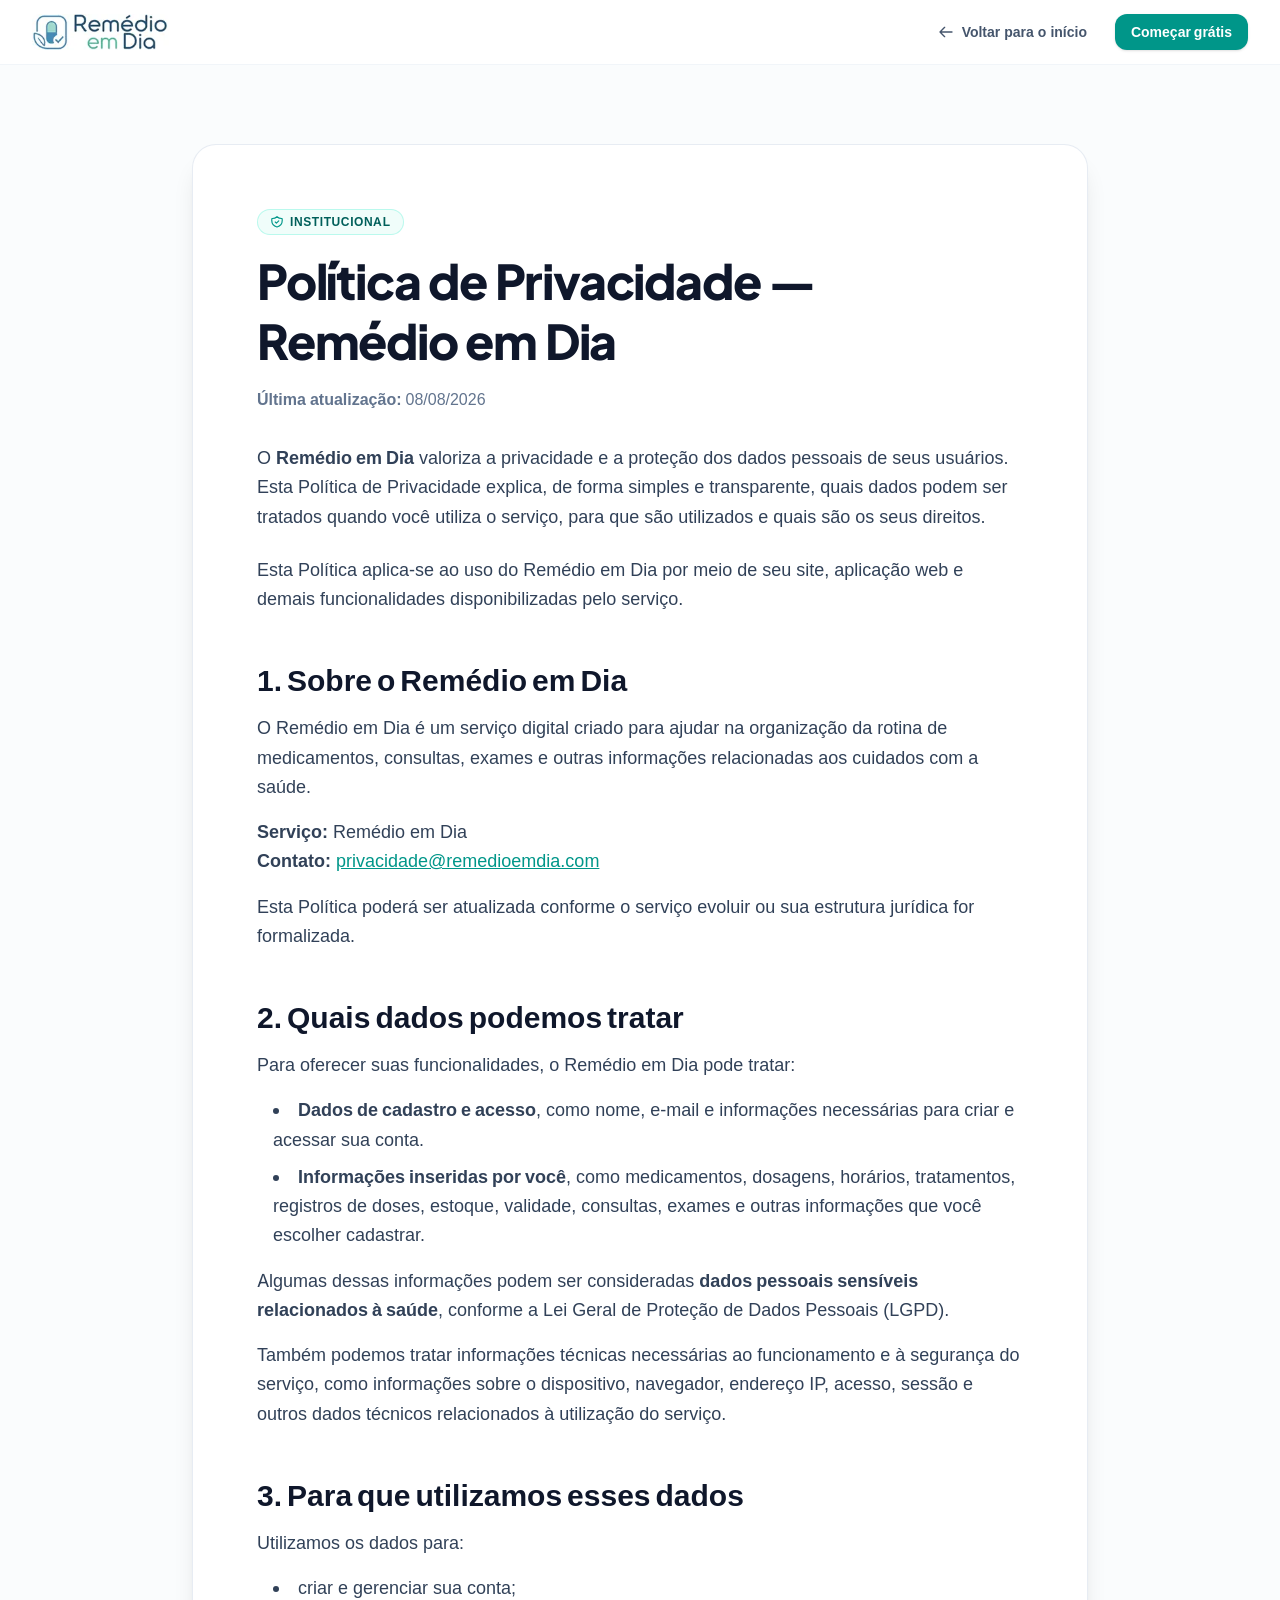
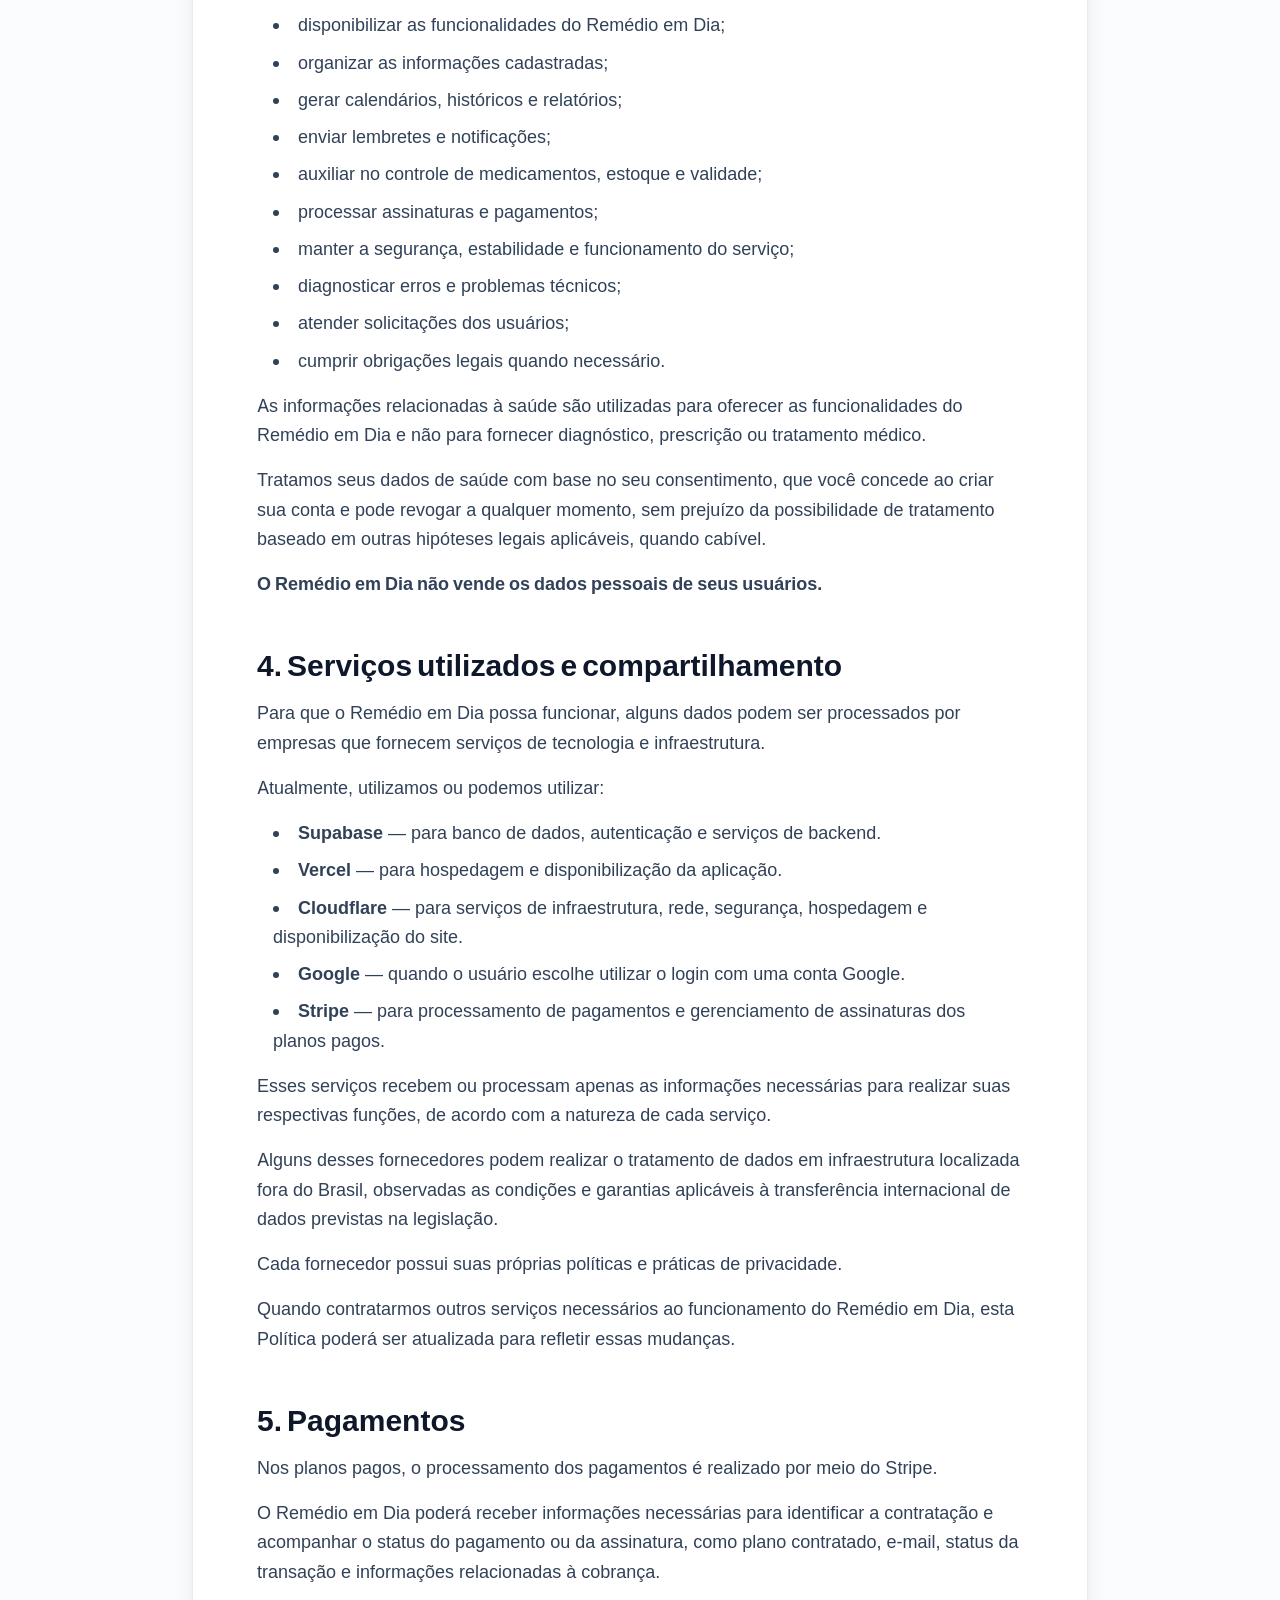
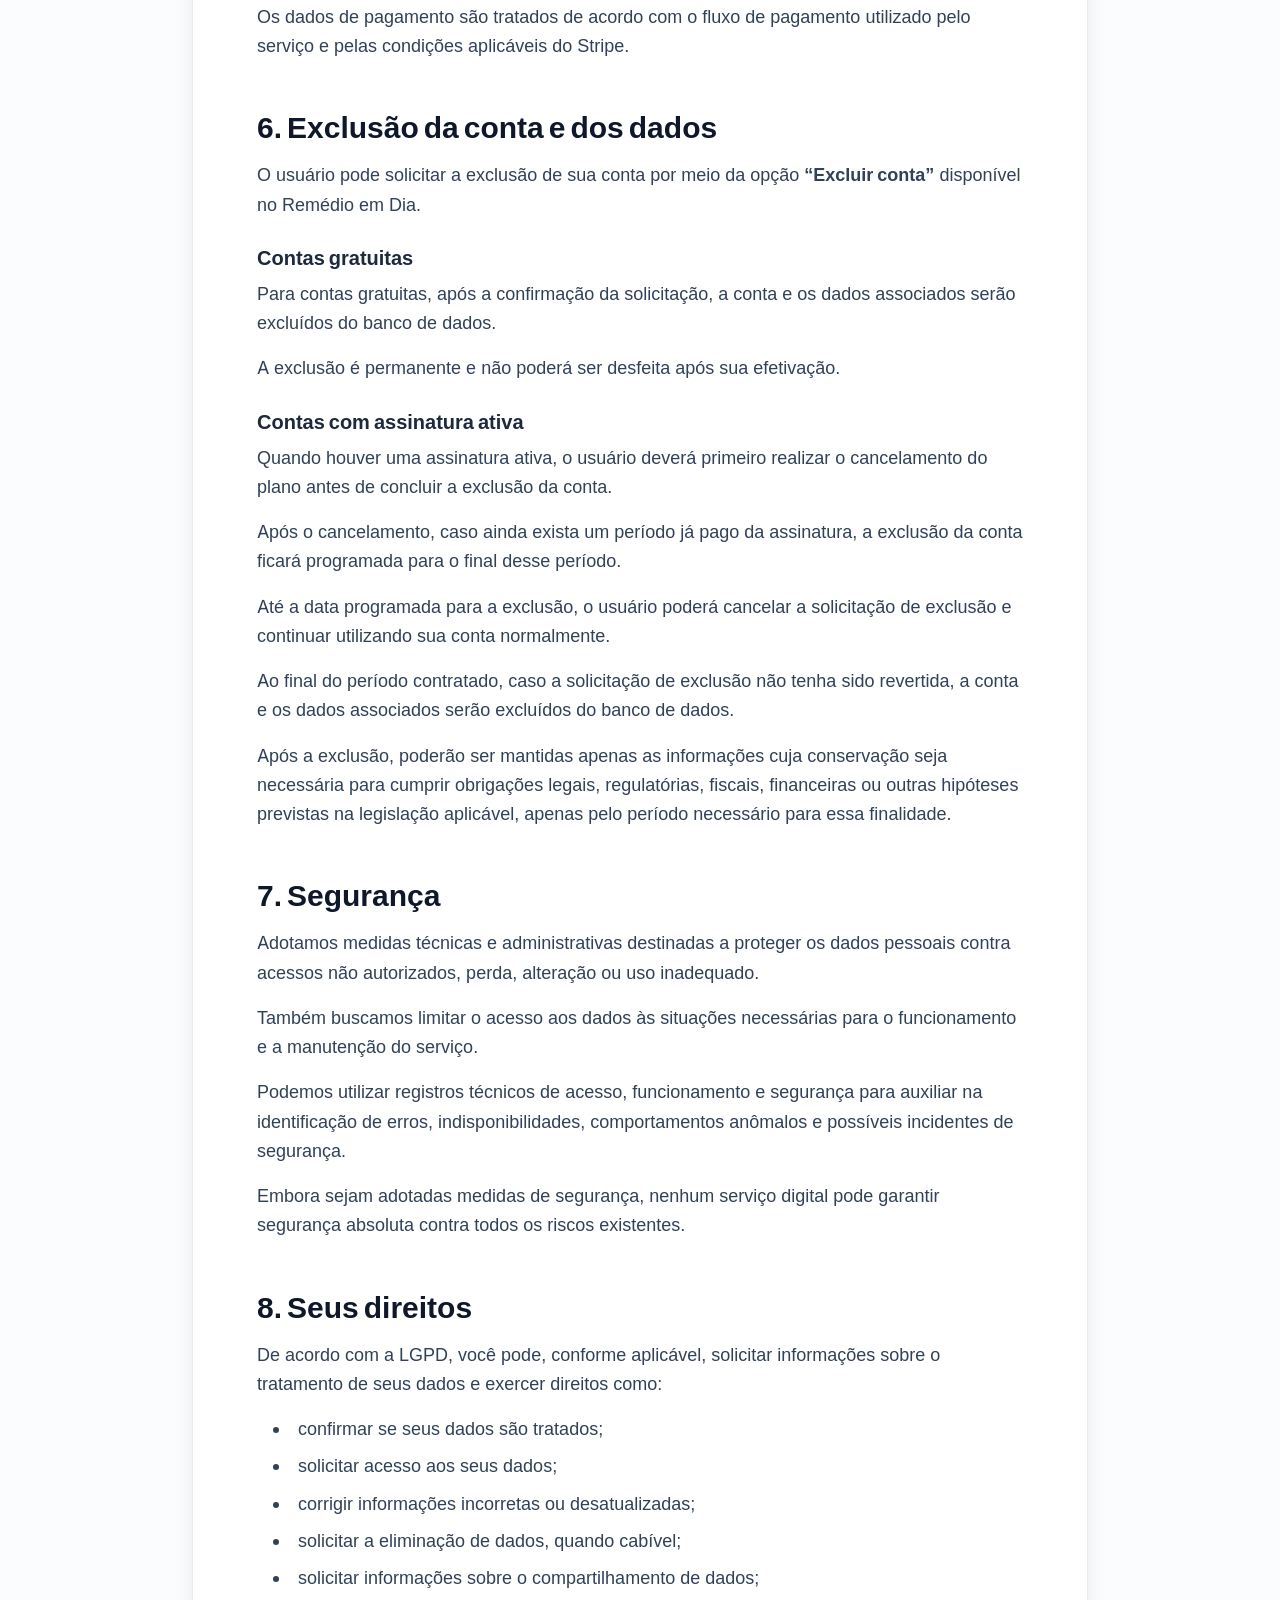
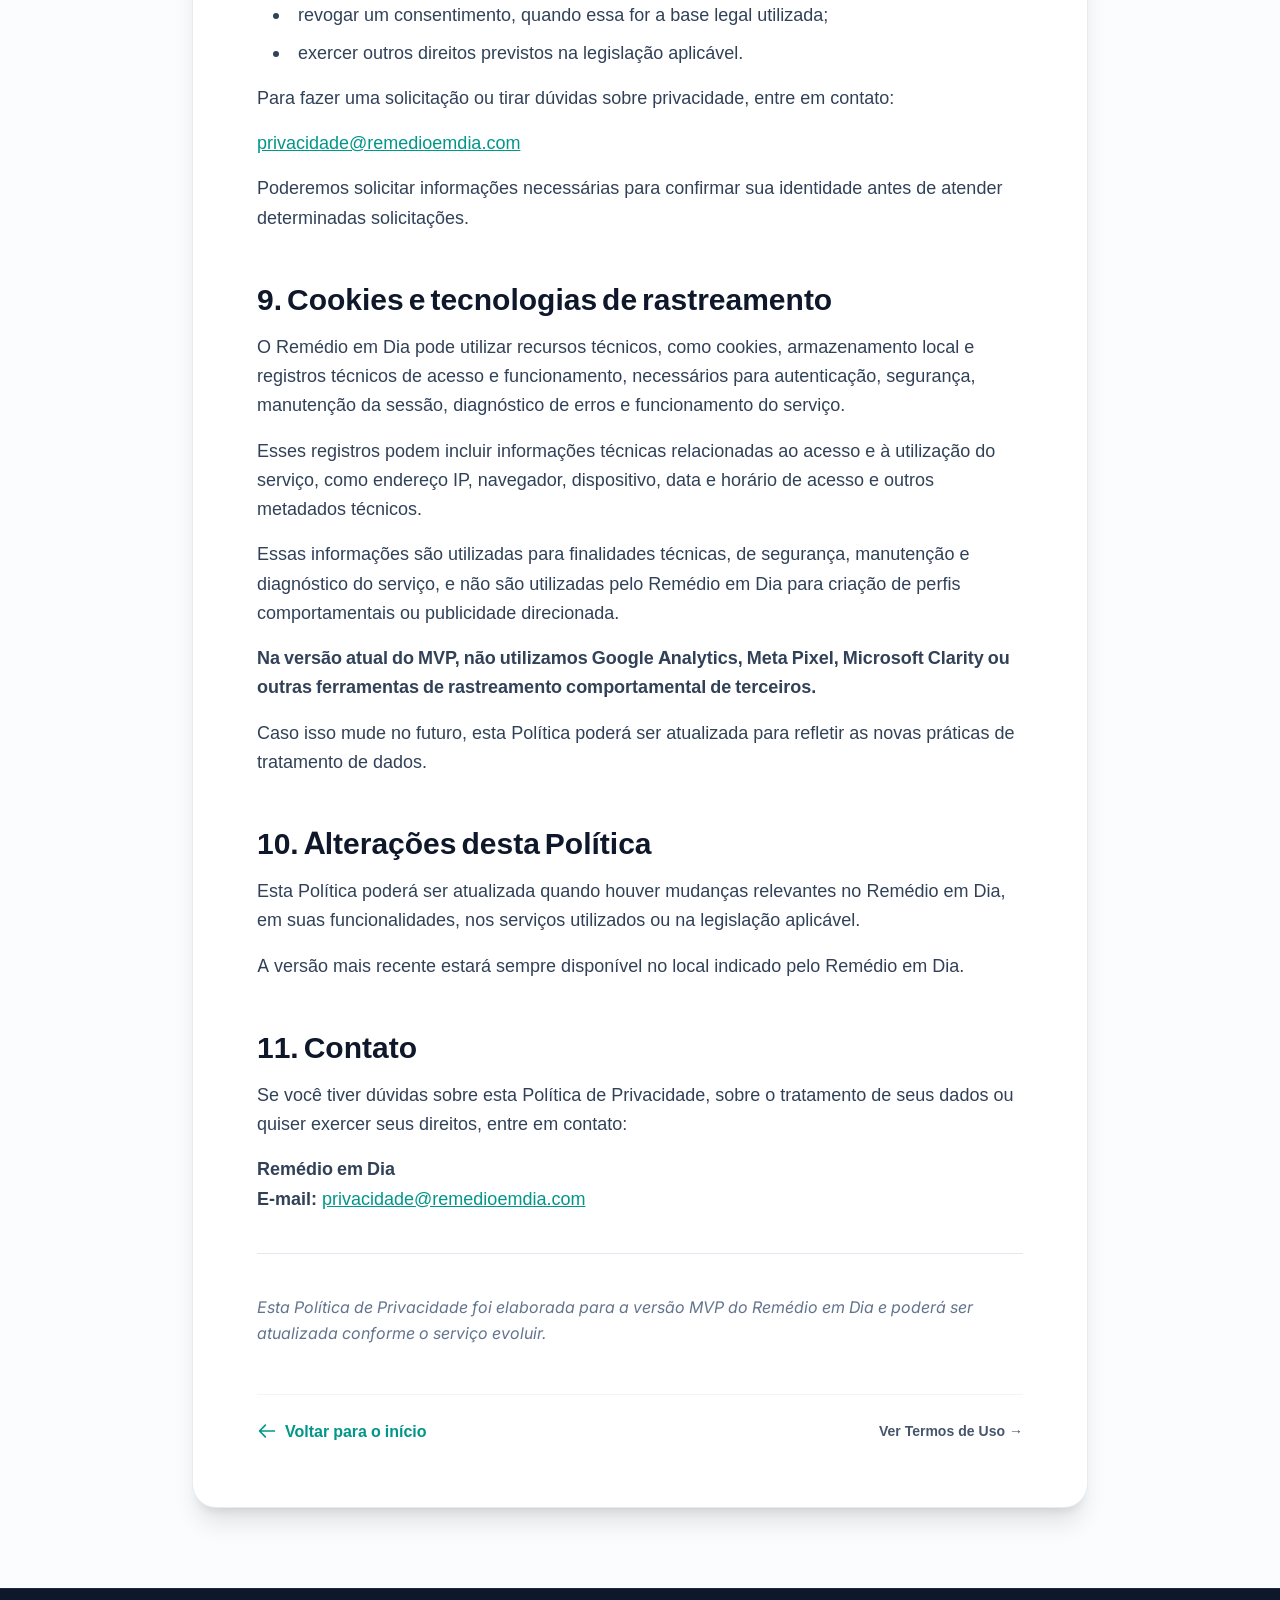
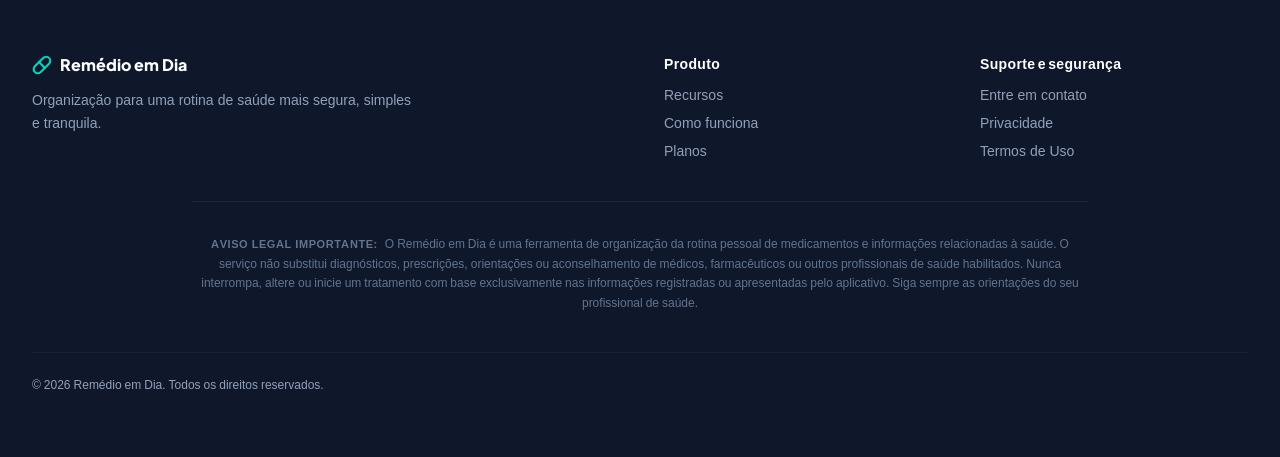
==== commit 8054c9e9: "Otimizado 06" ====
--- a/privacidade/index.html
+++ b/privacidade/index.html
@@ -31,7 +31,7 @@
       <!-- Logo -> link para index.html -->
       <a href="/" class="flex items-center gap-2 hover:opacity-90 focus:outline-none focus:ring-2 focus:ring-teal-500 rounded-lg">
         <img 
-          src="../remedio-em-dia-logo-horizontal.png" 
+          src="../remedio-em-dia-logo-horizontal.webp" 
           alt="Remédio em Dia" 
           onerror="this.style.display='none';var fb=this.nextElementSibling;if(fb){fb.classList.remove('hidden');fb.classList.add('flex');}"
           class="h-8 md:h-9 w-auto object-contain rounded-lg"
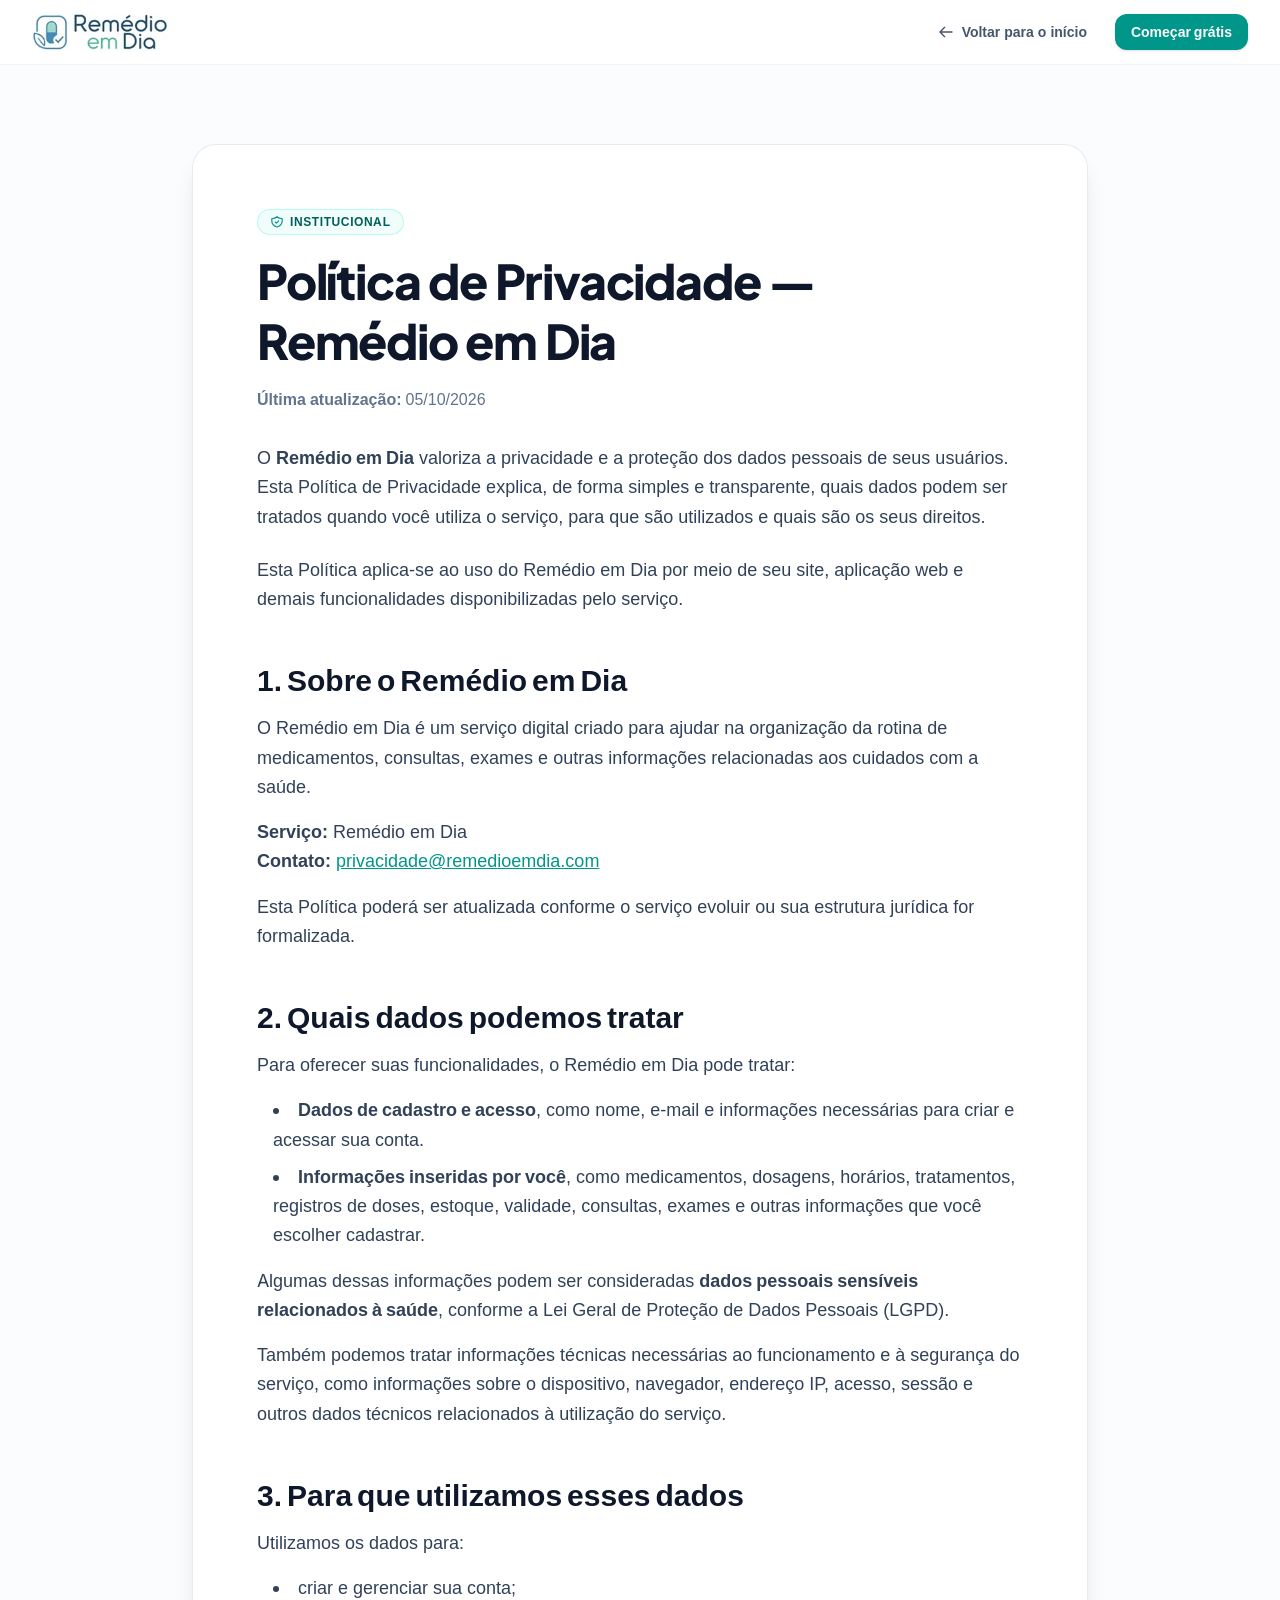
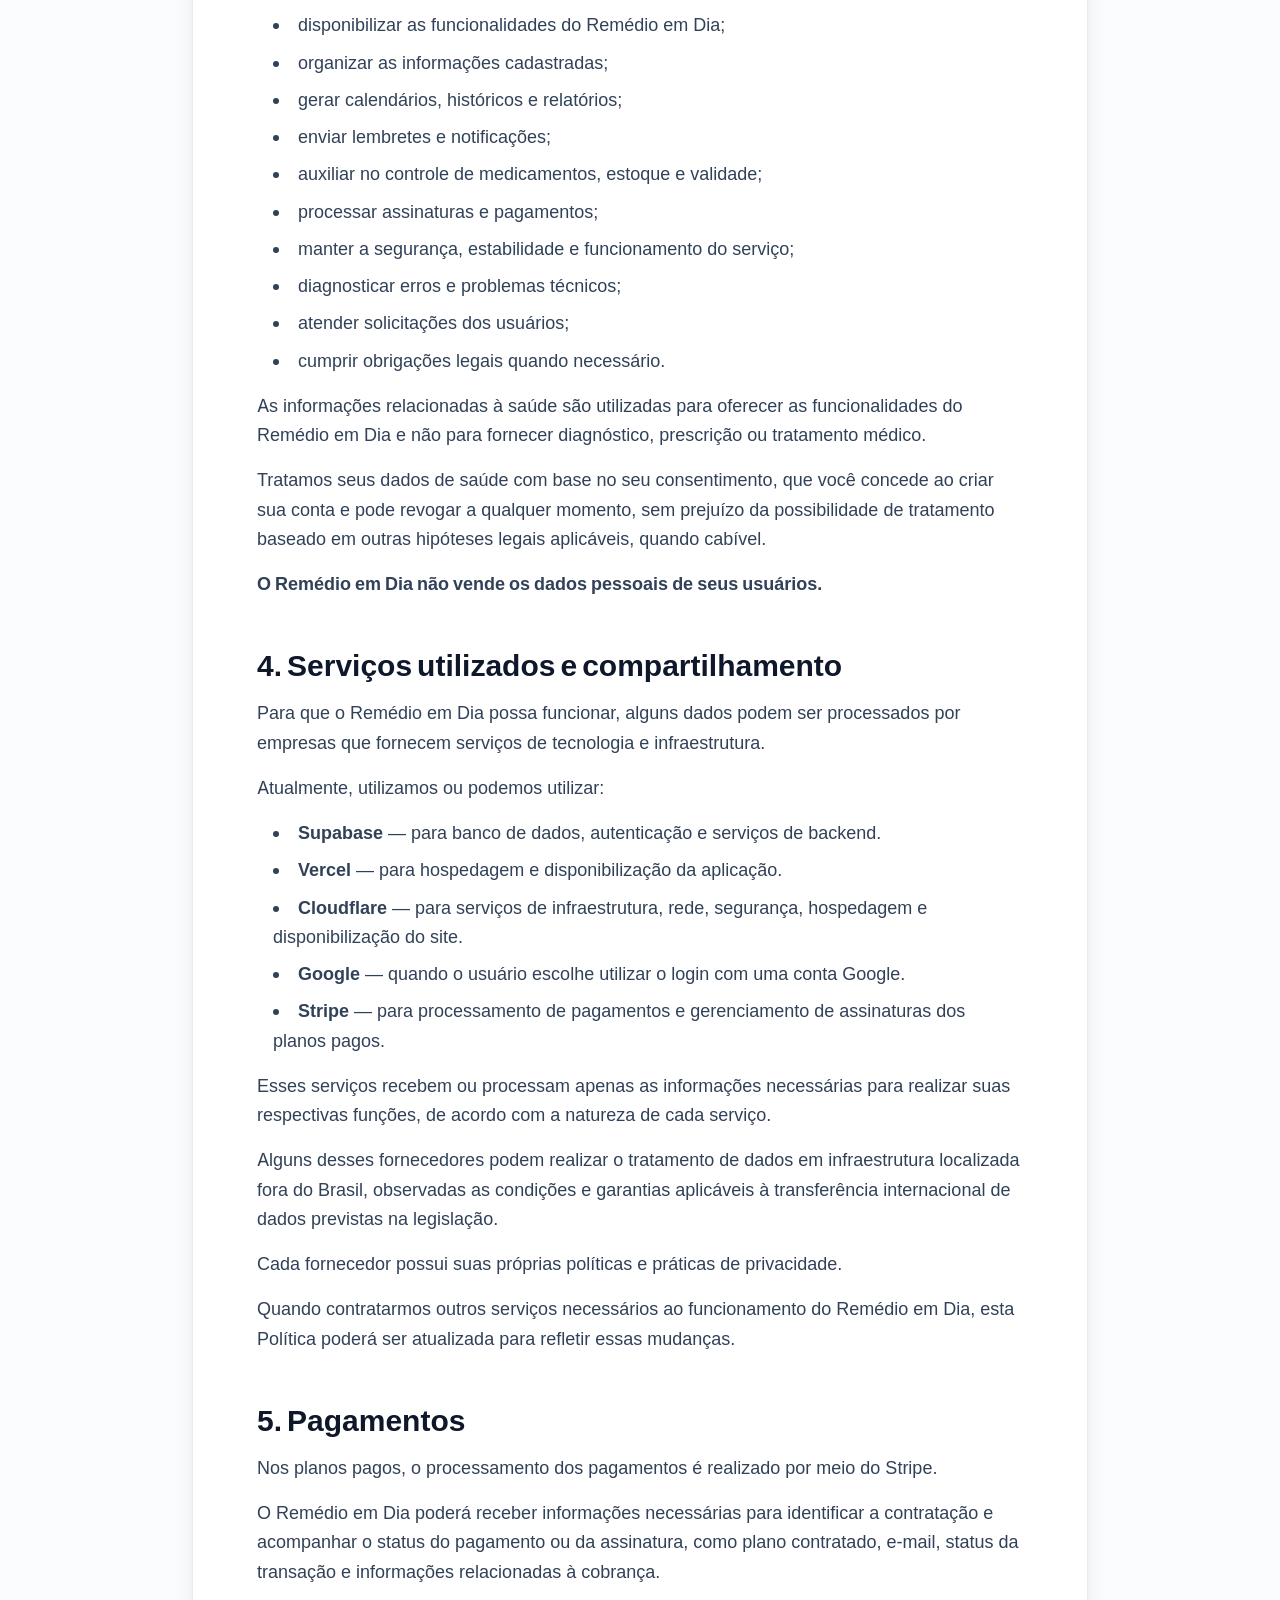
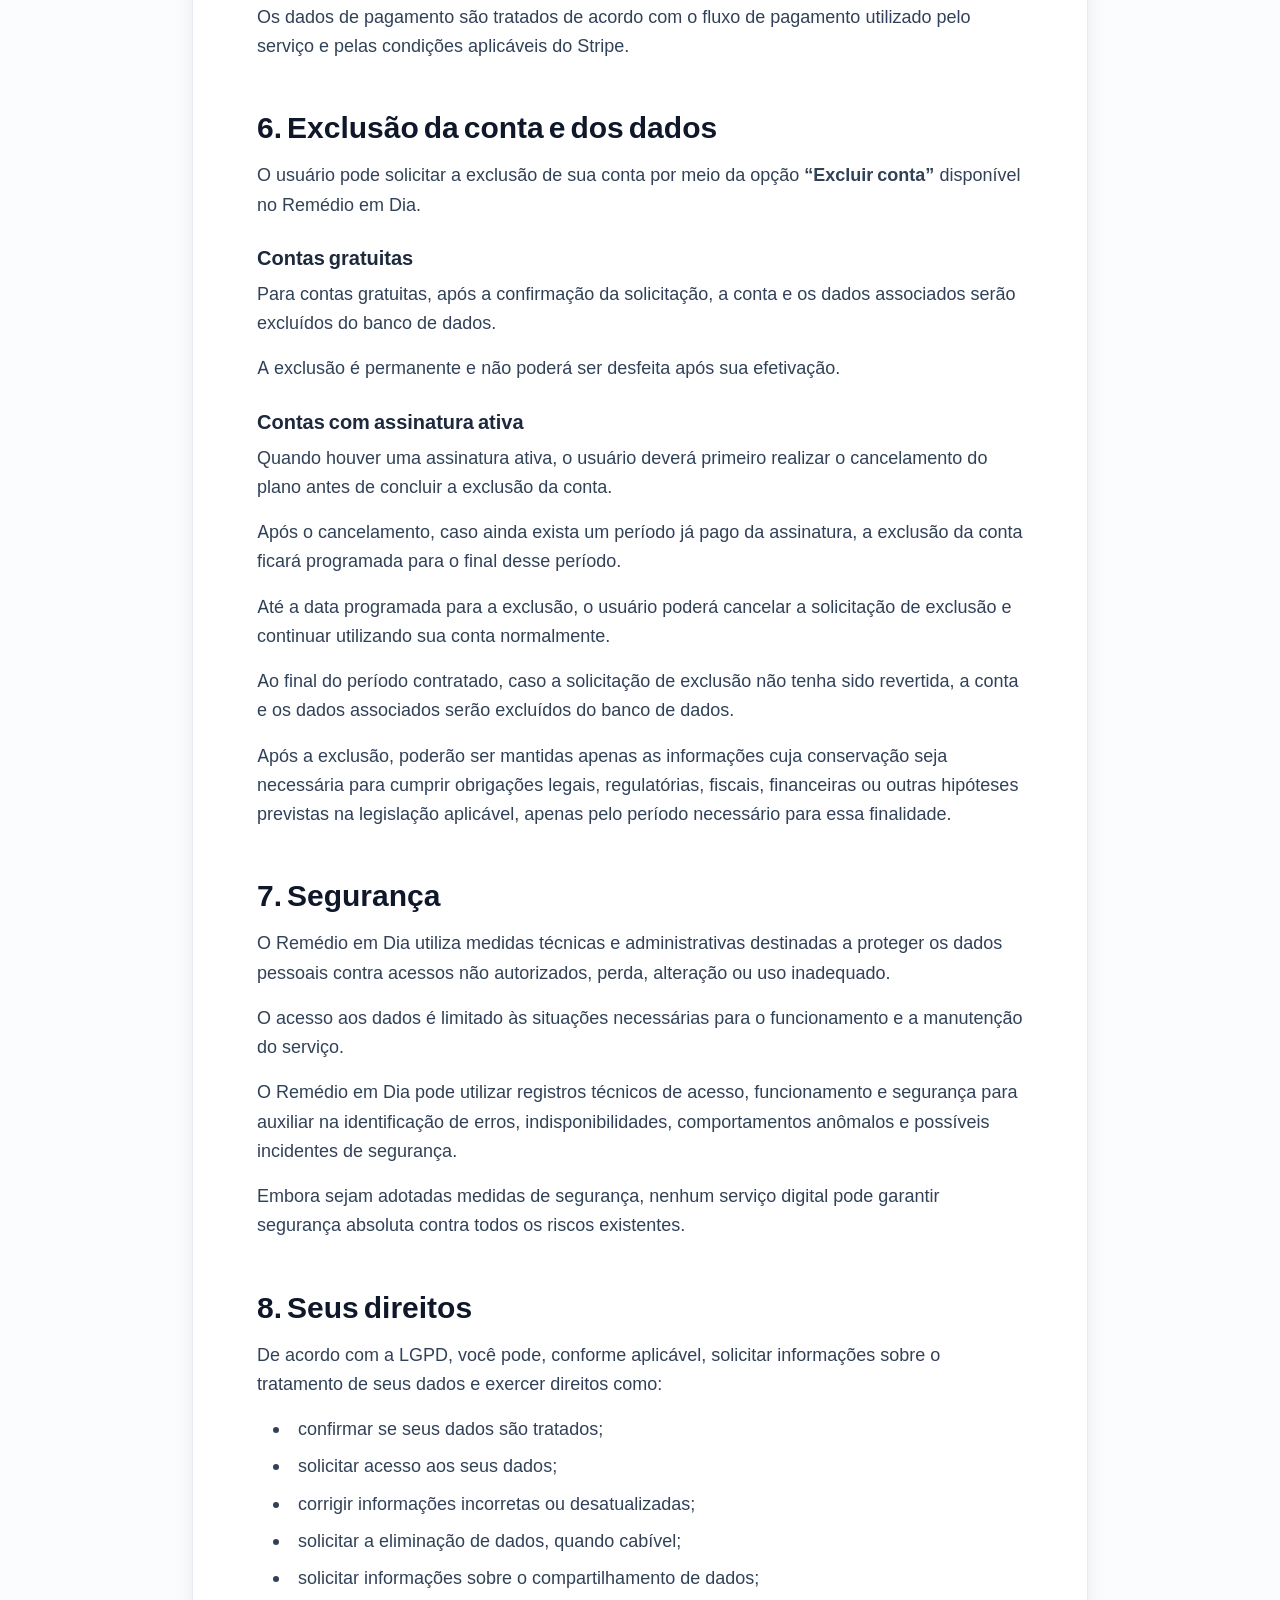
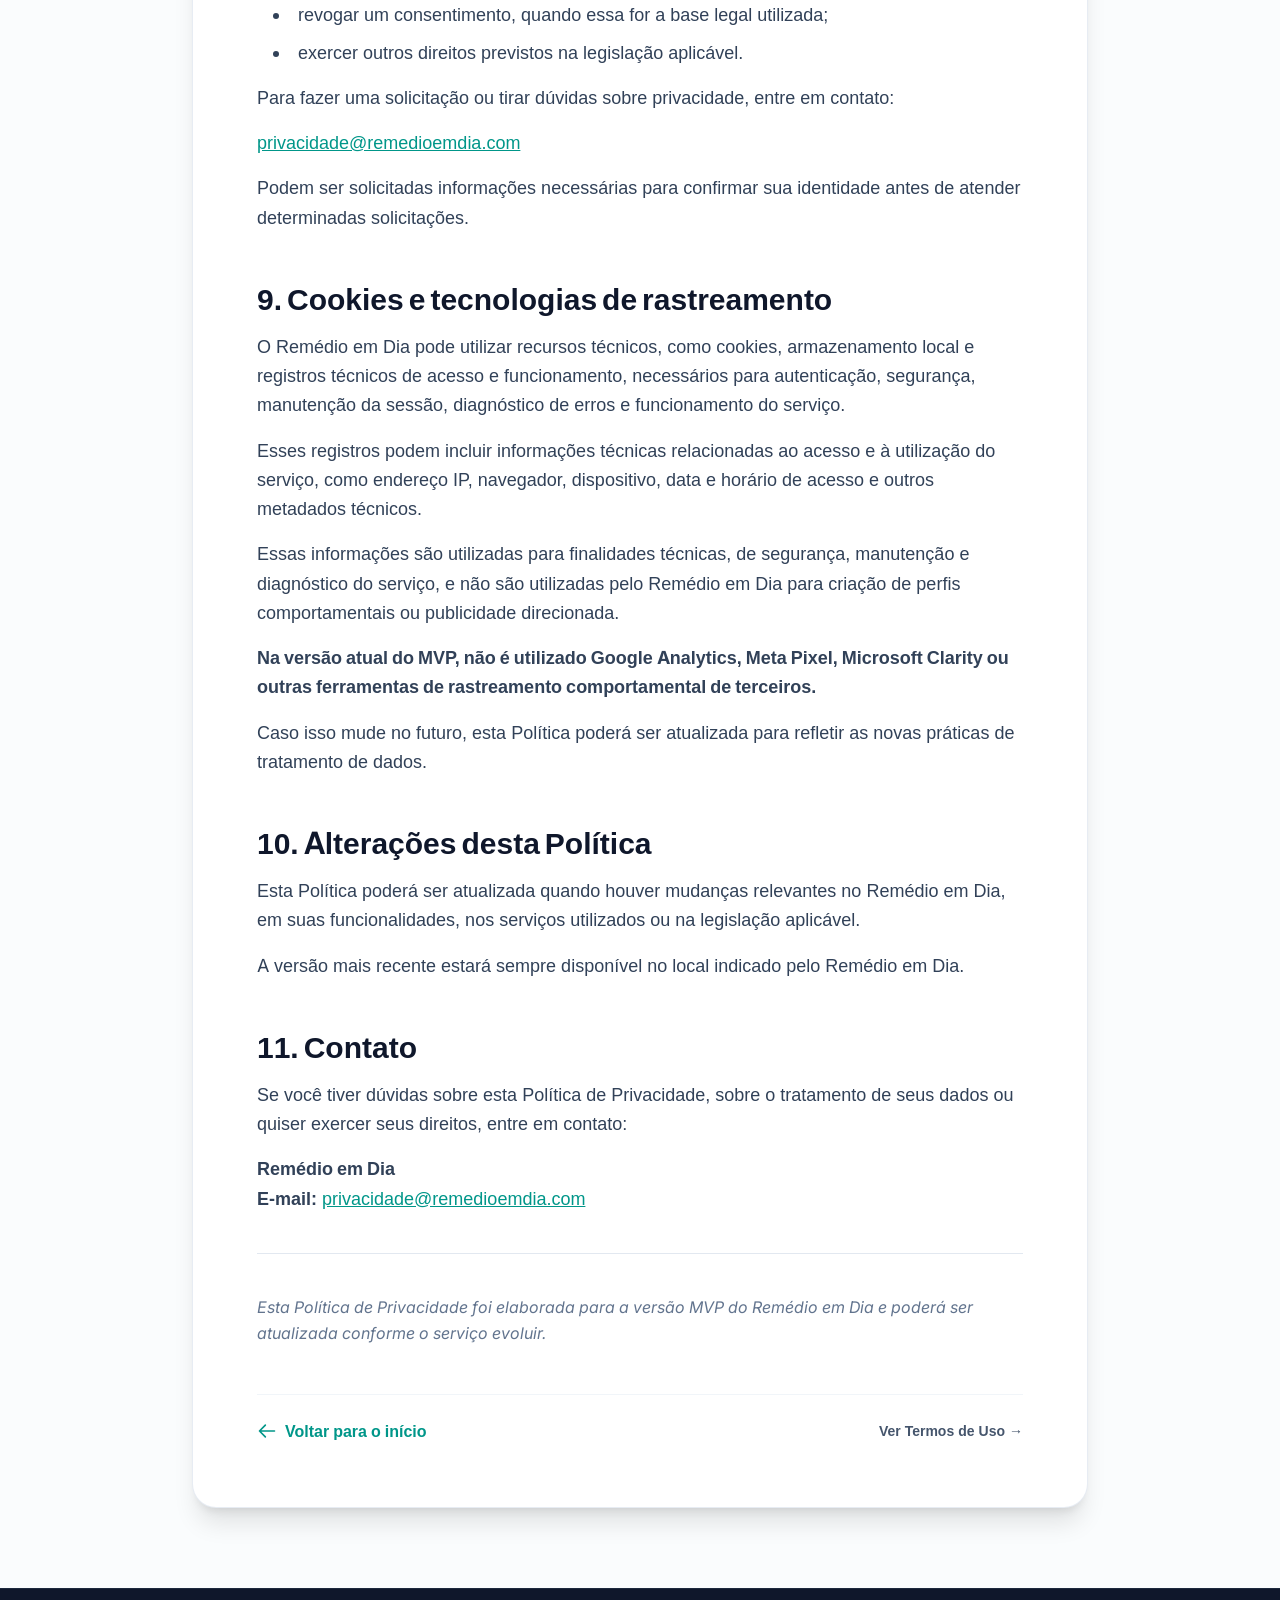
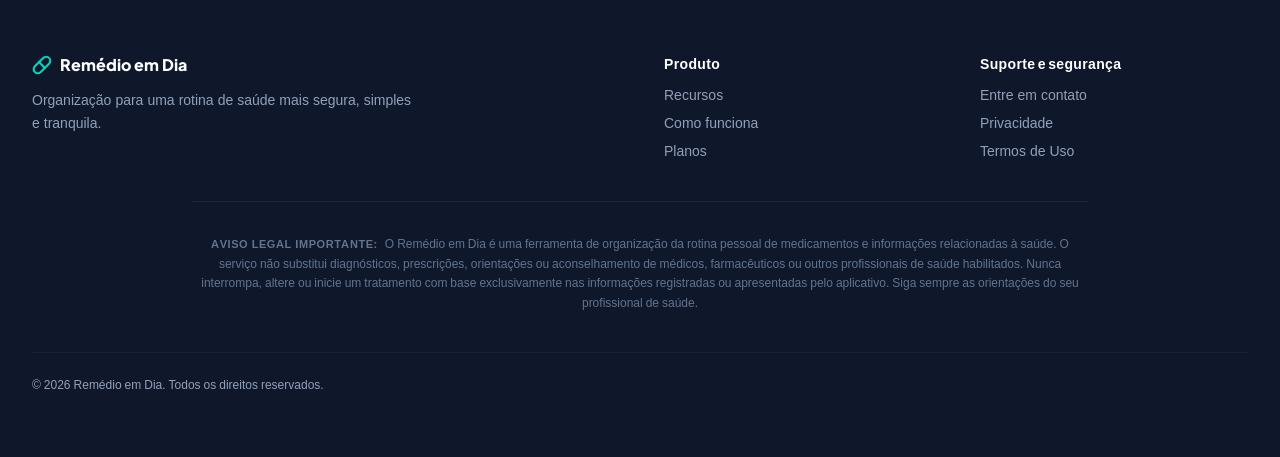
==== commit 147aa5ec: "Ajustes gerais" ====
--- a/privacidade/index.html
+++ b/privacidade/index.html
@@ -18,7 +18,7 @@
   
   <style>
 /*! tailwindcss v4.3.3 | MIT License | https://tailwindcss.com */
-@layer properties{@supports (((-webkit-hyphens:none)) and (not (margin-trim:inline))) or ((-moz-orient:inline) and (not (color:rgb(from red r g b)))){*,:before,:after,::backdrop{--tw-rotate-x:initial;--tw-rotate-y:initial;--tw-rotate-z:initial;--tw-skew-x:initial;--tw-skew-y:initial;--tw-space-y-reverse:0;--tw-border-style:solid;--tw-leading:initial;--tw-font-weight:initial;--tw-tracking:initial;--tw-shadow:0 0 #0000;--tw-shadow-color:initial;--tw-shadow-alpha:100%;--tw-inset-shadow:0 0 #0000;--tw-inset-shadow-color:initial;--tw-inset-shadow-alpha:100%;--tw-ring-color:initial;--tw-ring-shadow:0 0 #0000;--tw-inset-ring-color:initial;--tw-inset-ring-shadow:0 0 #0000;--tw-ring-inset:initial;--tw-ring-offset-width:0px;--tw-ring-offset-color:#fff;--tw-ring-offset-shadow:0 0 #0000;--tw-outline-style:solid;--tw-blur:initial;--tw-brightness:initial;--tw-contrast:initial;--tw-grayscale:initial;--tw-hue-rotate:initial;--tw-invert:initial;--tw-opacity:initial;--tw-saturate:initial;--tw-sepia:initial;--tw-drop-shadow:initial;--tw-drop-shadow-color:initial;--tw-drop-shadow-alpha:100%;--tw-drop-shadow-size:initial;--tw-backdrop-blur:initial;--tw-backdrop-brightness:initial;--tw-backdrop-contrast:initial;--tw-backdrop-grayscale:initial;--tw-backdrop-hue-rotate:initial;--tw-backdrop-invert:initial;--tw-backdrop-opacity:initial;--tw-backdrop-saturate:initial;--tw-backdrop-sepia:initial;--tw-duration:initial;--tw-ease:initial;--tw-scale-x:1;--tw-scale-y:1;--tw-scale-z:1;--tw-translate-x:0;--tw-translate-y:0;--tw-translate-z:0}}}@font-face{font-family:Inter;font-style:normal;font-weight:400;font-display:swap;src:url(/assets/fonts/inter-400-normal.woff2)format("woff2")}@font-face{font-family:Inter;font-style:normal;font-weight:500;font-display:swap;src:url(/assets/fonts/inter-500-normal.woff2)format("woff2")}@font-face{font-family:Inter;font-style:normal;font-weight:600;font-display:swap;src:url(/assets/fonts/inter-600-normal.woff2)format("woff2")}@font-face{font-family:Inter;font-style:normal;font-weight:700;font-display:swap;src:url(/assets/fonts/inter-700-normal.woff2)format("woff2")}@font-face{font-family:Plus Jakarta Sans;font-style:normal;font-weight:500;font-display:swap;src:url(/assets/fonts/plus-jakarta-sans-500-normal.woff2)format("woff2")}@font-face{font-family:Plus Jakarta Sans;font-style:normal;font-weight:600;font-display:swap;src:url(/assets/fonts/plus-jakarta-sans-600-normal.woff2)format("woff2")}@font-face{font-family:Plus Jakarta Sans;font-style:normal;font-weight:700;font-display:swap;src:url(/assets/fonts/plus-jakarta-sans-700-normal.woff2)format("woff2")}@font-face{font-family:Plus Jakarta Sans;font-style:normal;font-weight:800;font-display:swap;src:url(/assets/fonts/plus-jakarta-sans-800-normal.woff2)format("woff2")}@layer theme{:root,:host{--font-sans:"Inter", sans-serif;--font-mono:ui-monospace, SFMono-Regular, Menlo, Monaco, Consolas, "Liberation Mono", "Courier New", monospace;--color-red-50:oklch(97.1% .013 17.38);--color-red-100:oklch(93.6% .032 17.717);--color-red-600:oklch(57.7% .245 27.325);--color-amber-50:oklch(98.7% .022 95.277);--color-amber-100:oklch(96.2% .059 95.617);--color-amber-200:oklch(92.4% .12 95.746);--color-amber-400:oklch(82.8% .189 84.429);--color-amber-500:oklch(76.9% .188 70.08);--color-amber-700:oklch(55.5% .163 48.998);--color-amber-800:oklch(47.3% .137 46.201);--color-teal-50:oklch(98.4% .014 180.72);--color-teal-100:oklch(95.3% .051 180.801);--color-teal-200:oklch(91% .096 180.426);--color-teal-300:oklch(85.5% .138 181.071);--color-teal-400:oklch(77.7% .152 181.912);--color-teal-500:oklch(70.4% .14 182.503);--color-teal-600:oklch(60% .118 184.704);--color-teal-700:oklch(51.1% .096 186.391);--color-teal-800:oklch(43.7% .078 188.216);--color-teal-900:oklch(38.6% .063 188.416);--color-teal-950:oklch(27.7% .046 192.524);--color-blue-50:oklch(97% .014 254.604);--color-blue-100:oklch(93.2% .032 255.585);--color-blue-400:oklch(70.7% .165 254.624);--color-blue-500:oklch(62.3% .214 259.815);--color-blue-600:oklch(54.6% .245 262.881);--color-purple-500:oklch(62.7% .265 303.9);--color-rose-50:oklch(96.9% .015 12.422);--color-rose-100:oklch(94.1% .03 12.58);--color-rose-500:oklch(64.5% .246 16.439);--color-rose-600:oklch(58.6% .253 17.585);--color-slate-50:oklch(98.4% .003 247.858);--color-slate-100:oklch(96.8% .007 247.896);--color-slate-200:oklch(92.9% .013 255.508);--color-slate-300:oklch(86.9% .022 252.894);--color-slate-400:oklch(70.4% .04 256.788);--color-slate-500:oklch(55.4% .046 257.417);--color-slate-600:oklch(44.6% .043 257.281);--color-slate-700:oklch(37.2% .044 257.287);--color-slate-800:oklch(27.9% .041 260.031);--color-slate-900:oklch(20.8% .042 265.755);--color-slate-950:oklch(12.9% .042 264.695);--color-white:#fff;--spacing:.25rem;--container-sm:24rem;--container-md:28rem;--container-lg:32rem;--container-2xl:42rem;--container-3xl:48rem;--container-4xl:56rem;--container-7xl:80rem;--text-xs:.75rem;--text-xs--line-height:calc(1 / .75);--text-sm:.875rem;--text-sm--line-height:calc(1.25 / .875);--text-base:1rem;--text-base--line-height:calc(1.5 / 1);--text-lg:1.125rem;--text-lg--line-height:calc(1.75 / 1.125);--text-xl:1.25rem;--text-xl--line-height:calc(1.75 / 1.25);--text-2xl:1.5rem;--text-2xl--line-height:calc(2 / 1.5);--text-3xl:1.875rem;--text-3xl--line-height:calc(2.25 / 1.875);--text-4xl:2.25rem;--text-4xl--line-height:calc(2.5 / 2.25);--text-5xl:3rem;--text-5xl--line-height:1;--text-6xl:3.75rem;--text-6xl--line-height:1;--font-weight-medium:500;--font-weight-semibold:600;--font-weight-bold:700;--font-weight-extrabold:800;--font-weight-black:900;--tracking-tight:-.025em;--tracking-wide:.025em;--tracking-wider:.05em;--tracking-widest:.1em;--leading-tight:1.25;--leading-normal:1.5;--leading-relaxed:1.625;--radius-lg:.5rem;--radius-xl:.75rem;--radius-2xl:1rem;--radius-3xl:1.5rem;--ease-in:cubic-bezier(.4, 0, 1, 1);--ease-out:cubic-bezier(0, 0, .2, 1);--ease-in-out:cubic-bezier(.4, 0, .2, 1);--animate-pulse:pulse 2s cubic-bezier(.4, 0, .6, 1) infinite;--blur-xs:4px;--aspect-video:16 / 9;--default-transition-duration:.15s;--default-transition-timing-function:cubic-bezier(.4, 0, .2, 1);--default-font-family:var(--font-sans);--default-mono-font-family:var(--font-mono);--font-display:"Plus Jakarta Sans", sans-serif}}@layer base{*,:after,:before,::backdrop{box-sizing:border-box;border:0 solid;margin:0;padding:0}::file-selector-button{box-sizing:border-box;border:0 solid;margin:0;padding:0}html,:host{-webkit-text-size-adjust:100%;tab-size:4;line-height:1.5;font-family:var(--default-font-family,-apple-system, BlinkMacSystemFont, "Segoe UI", Roboto, "Helvetica Neue", "Noto Sans", Arial, sans-serif, "Apple Color Emoji", "Segoe UI Emoji", "Segoe UI Symbol", "Noto Color Emoji");font-feature-settings:var(--default-font-feature-settings,normal);font-variation-settings:var(--default-font-variation-settings,normal);-webkit-tap-highlight-color:transparent}hr{height:0;color:inherit;border-top-width:1px}abbr:where([title]){-webkit-text-decoration:underline dotted;text-decoration:underline dotted}h1,h2,h3,h4,h5,h6{font-size:inherit;font-weight:inherit}a{color:inherit;-webkit-text-decoration:inherit;-webkit-text-decoration:inherit;-webkit-text-decoration:inherit;text-decoration:inherit}b,strong{font-weight:bolder}code,kbd,samp,pre{font-family:var(--default-mono-font-family,ui-monospace, SFMono-Regular, Menlo, Monaco, Consolas, "Liberation Mono", "Courier New", monospace);font-feature-settings:var(--default-mono-font-feature-settings,normal);font-variation-settings:var(--default-mono-font-variation-settings,normal);font-size:1em}small{font-size:80%}sub,sup{vertical-align:baseline;font-size:75%;line-height:0;position:relative}sub{bottom:-.25em}sup{top:-.5em}table{text-indent:0;border-color:inherit;border-collapse:collapse}:-moz-focusring:where(:not(iframe)){outline:auto}progress{vertical-align:baseline}summary{display:list-item}ol,ul,menu{list-style:none}img,svg,video,canvas,audio,iframe,embed,object{vertical-align:middle;display:block}img,video{max-width:100%;height:auto}button,input,select,optgroup,textarea{font:inherit;font-feature-settings:inherit;font-variation-settings:inherit;letter-spacing:inherit;color:inherit;opacity:1;background-color:#0000;border-radius:0}::file-selector-button{font:inherit;font-feature-settings:inherit;font-variation-settings:inherit;letter-spacing:inherit;color:inherit;opacity:1;background-color:#0000;border-radius:0}:where(select:is([multiple],[size])) optgroup{font-weight:bolder}:where(select:is([multiple],[size])) optgroup option{padding-inline-start:20px}::file-selector-button{margin-inline-end:4px}::placeholder{opacity:1}@supports (not ((-webkit-appearance:-apple-pay-button))) or (contain-intrinsic-size:1px){::placeholder{color:currentColor}@supports (color:color-mix(in lab, red, red)){::placeholder{color:color-mix(in oklab, currentcolor 50%, transparent)}}}textarea{resize:vertical}::-webkit-search-decoration{-webkit-appearance:none}::-webkit-date-and-time-value{min-height:1lh;text-align:inherit}::-webkit-datetime-edit{display:inline-flex}::-webkit-datetime-edit-fields-wrapper{padding:0}::-webkit-datetime-edit{padding-block:0}::-webkit-datetime-edit-year-field{padding-block:0}::-webkit-datetime-edit-month-field{padding-block:0}::-webkit-datetime-edit-day-field{padding-block:0}::-webkit-datetime-edit-hour-field{padding-block:0}::-webkit-datetime-edit-minute-field{padding-block:0}::-webkit-datetime-edit-second-field{padding-block:0}::-webkit-datetime-edit-millisecond-field{padding-block:0}::-webkit-datetime-edit-meridiem-field{padding-block:0}::-webkit-calendar-picker-indicator{line-height:1}:-moz-ui-invalid{box-shadow:none}button,input:where([type=button],[type=reset],[type=submit]){appearance:button}::file-selector-button{appearance:button}::-webkit-inner-spin-button{height:auto}::-webkit-outer-spin-button{height:auto}[hidden]:where(:not([hidden=until-found])){display:none!important}}@layer components;@layer utilities{.visible{visibility:visible}.absolute{position:absolute}.fixed{position:fixed}.relative{position:relative}.static{position:static}.inset-0{inset:0}.inset-x-0{inset-inline:0}.inset-x-4{inset-inline:calc(var(--spacing) * 4)}.-top-3{top:calc(var(--spacing) * -3)}.-top-5{top:calc(var(--spacing) * -5)}.top-0{top:0}.top-3{top:calc(var(--spacing) * 3)}.top-4{top:calc(var(--spacing) * 4)}.right-3{right:calc(var(--spacing) * 3)}.right-4{right:calc(var(--spacing) * 4)}.right-6{right:calc(var(--spacing) * 6)}.bottom-0{bottom:0}.bottom-16{bottom:calc(var(--spacing) * 16)}.left-6{left:calc(var(--spacing) * 6)}.z-10{z-index:10}.z-20{z-index:20}.z-30{z-index:30}.z-40{z-index:40}.z-50{z-index:50}.container{width:100%}@media (min-width:40rem){.container{max-width:40rem}}@media (min-width:48rem){.container{max-width:48rem}}@media (min-width:64rem){.container{max-width:64rem}}@media (min-width:80rem){.container{max-width:80rem}}@media (min-width:96rem){.container{max-width:96rem}}.mx-4{margin-inline:calc(var(--spacing) * 4)}.mx-auto{margin-inline:auto}.my-6{margin-block:calc(var(--spacing) * 6)}.my-10{margin-block:calc(var(--spacing) * 10)}.mt-0\.5{margin-top:calc(var(--spacing) * .5)}.mt-1{margin-top:var(--spacing)}.mt-2{margin-top:calc(var(--spacing) * 2)}.mt-3{margin-top:calc(var(--spacing) * 3)}.mt-3\.5{margin-top:calc(var(--spacing) * 3.5)}.mt-4{margin-top:calc(var(--spacing) * 4)}.mt-5{margin-top:calc(var(--spacing) * 5)}.mt-6{margin-top:calc(var(--spacing) * 6)}.mt-8{margin-top:calc(var(--spacing) * 8)}.mt-10{margin-top:calc(var(--spacing) * 10)}.mt-12{margin-top:calc(var(--spacing) * 12)}.mr-1{margin-right:var(--spacing)}.mb-0\.5{margin-bottom:calc(var(--spacing) * .5)}.mb-1{margin-bottom:var(--spacing)}.mb-2{margin-bottom:calc(var(--spacing) * 2)}.mb-2\.5{margin-bottom:calc(var(--spacing) * 2.5)}.mb-3{margin-bottom:calc(var(--spacing) * 3)}.mb-3\.5{margin-bottom:calc(var(--spacing) * 3.5)}.mb-4{margin-bottom:calc(var(--spacing) * 4)}.mb-8{margin-bottom:calc(var(--spacing) * 8)}.mb-12{margin-bottom:calc(var(--spacing) * 12)}.mb-16{margin-bottom:calc(var(--spacing) * 16)}.ml-1{margin-left:var(--spacing)}.ml-10\.5{margin-left:calc(var(--spacing) * 10.5)}.block{display:block}.contents{display:contents}.flex{display:flex}.grid{display:grid}.hidden{display:none}.inline{display:inline}.inline-block{display:inline-block}.inline-flex{display:inline-flex}.aspect-video{aspect-ratio:var(--aspect-video)}.h-3{height:calc(var(--spacing) * 3)}.h-3\.5{height:calc(var(--spacing) * 3.5)}.h-4{height:calc(var(--spacing) * 4)}.h-5{height:calc(var(--spacing) * 5)}.h-6{height:calc(var(--spacing) * 6)}.h-7{height:calc(var(--spacing) * 7)}.h-8{height:calc(var(--spacing) * 8)}.h-10{height:calc(var(--spacing) * 10)}.h-12{height:calc(var(--spacing) * 12)}.h-16{height:calc(var(--spacing) * 16)}.h-24{height:calc(var(--spacing) * 24)}.h-\[560px\]{height:560px}.h-full{height:100%}.min-h-screen{min-height:100vh}.w-0\.5{width:calc(var(--spacing) * .5)}.w-3{width:calc(var(--spacing) * 3)}.w-3\.5{width:calc(var(--spacing) * 3.5)}.w-4{width:calc(var(--spacing) * 4)}.w-5{width:calc(var(--spacing) * 5)}.w-6{width:calc(var(--spacing) * 6)}.w-7{width:calc(var(--spacing) * 7)}.w-8{width:calc(var(--spacing) * 8)}.w-10{width:calc(var(--spacing) * 10)}.w-12{width:calc(var(--spacing) * 12)}.w-16{width:calc(var(--spacing) * 16)}.w-24{width:calc(var(--spacing) * 24)}.w-28{width:calc(var(--spacing) * 28)}.w-auto{width:auto}.w-full{width:100%}.w-px{width:1px}.max-w-2xl{max-width:var(--container-2xl)}.max-w-3xl{max-width:var(--container-3xl)}.max-w-4xl{max-width:var(--container-4xl)}.max-w-7xl{max-width:var(--container-7xl)}.max-w-lg{max-width:var(--container-lg)}.max-w-md{max-width:var(--container-md)}.max-w-sm{max-width:var(--container-sm)}.min-w-\[32px\]{min-width:32px}.flex-1{flex:1}.shrink-0{flex-shrink:0}.scale-\[0\.98\]{scale:.98}.-rotate-90{rotate:-90deg}.rotate-90{rotate:90deg}.rotate-270{rotate:270deg}.transform{transform:var(--tw-rotate-x,) var(--tw-rotate-y,) var(--tw-rotate-z,) var(--tw-skew-x,) var(--tw-skew-y,)}.animate-pulse{animation:var(--animate-pulse)}.cursor-pointer{cursor:pointer}.resize{resize:both}.scrollbar-none{scrollbar-width:none}.list-inside{list-style-position:inside}.list-disc{list-style-type:disc}.grid-cols-1{grid-template-columns:repeat(1,minmax(0,1fr))}.grid-cols-3{grid-template-columns:repeat(3,minmax(0,1fr))}.flex-col{flex-direction:column}.flex-wrap{flex-wrap:wrap}.items-baseline{align-items:baseline}.items-center{align-items:center}.items-start{align-items:flex-start}.justify-between{justify-content:space-between}.justify-center{justify-content:center}.gap-1{gap:var(--spacing)}.gap-1\.5{gap:calc(var(--spacing) * 1.5)}.gap-2{gap:calc(var(--spacing) * 2)}.gap-2\.5{gap:calc(var(--spacing) * 2.5)}.gap-3{gap:calc(var(--spacing) * 3)}.gap-3\.5{gap:calc(var(--spacing) * 3.5)}.gap-4{gap:calc(var(--spacing) * 4)}.gap-6{gap:calc(var(--spacing) * 6)}.gap-8{gap:calc(var(--spacing) * 8)}:where(.space-y-2>:not(:last-child)){--tw-space-y-reverse:0;margin-block-start:calc(calc(var(--spacing) * 2) * var(--tw-space-y-reverse));margin-block-end:calc(calc(var(--spacing) * 2) * calc(1 - var(--tw-space-y-reverse)))}:where(.space-y-2\.5>:not(:last-child)){--tw-space-y-reverse:0;margin-block-start:calc(calc(var(--spacing) * 2.5) * var(--tw-space-y-reverse));margin-block-end:calc(calc(var(--spacing) * 2.5) * calc(1 - var(--tw-space-y-reverse)))}:where(.space-y-3>:not(:last-child)){--tw-space-y-reverse:0;margin-block-start:calc(calc(var(--spacing) * 3) * var(--tw-space-y-reverse));margin-block-end:calc(calc(var(--spacing) * 3) * calc(1 - var(--tw-space-y-reverse)))}:where(.space-y-3\.5>:not(:last-child)){--tw-space-y-reverse:0;margin-block-start:calc(calc(var(--spacing) * 3.5) * var(--tw-space-y-reverse));margin-block-end:calc(calc(var(--spacing) * 3.5) * calc(1 - var(--tw-space-y-reverse)))}:where(.space-y-4>:not(:last-child)){--tw-space-y-reverse:0;margin-block-start:calc(calc(var(--spacing) * 4) * var(--tw-space-y-reverse));margin-block-end:calc(calc(var(--spacing) * 4) * calc(1 - var(--tw-space-y-reverse)))}:where(.space-y-6>:not(:last-child)){--tw-space-y-reverse:0;margin-block-start:calc(calc(var(--spacing) * 6) * var(--tw-space-y-reverse));margin-block-end:calc(calc(var(--spacing) * 6) * calc(1 - var(--tw-space-y-reverse)))}:where(.space-y-10>:not(:last-child)){--tw-space-y-reverse:0;margin-block-start:calc(calc(var(--spacing) * 10) * var(--tw-space-y-reverse));margin-block-end:calc(calc(var(--spacing) * 10) * calc(1 - var(--tw-space-y-reverse)))}.overflow-hidden{overflow:hidden}.overflow-y-auto{overflow-y:auto}.scroll-smooth{scroll-behavior:smooth}.rounded{border-radius:.25rem}.rounded-2xl{border-radius:var(--radius-2xl)}.rounded-3xl{border-radius:var(--radius-3xl)}.rounded-\[2\.5rem\]{border-radius:2.5rem}.rounded-full{border-radius:3.40282e38px}.rounded-lg{border-radius:var(--radius-lg)}.rounded-xl{border-radius:var(--radius-xl)}.rounded-b-xl{border-bottom-right-radius:var(--radius-xl);border-bottom-left-radius:var(--radius-xl)}.border{border-style:var(--tw-border-style);border-width:1px}.border-0{border-style:var(--tw-border-style);border-width:0}.border-2{border-style:var(--tw-border-style);border-width:2px}.border-\[10px\]{border-style:var(--tw-border-style);border-width:10px}.border-x{border-inline-style:var(--tw-border-style);border-inline-width:1px}.border-y{border-block-style:var(--tw-border-style);border-block-width:1px}.border-t{border-top-style:var(--tw-border-style);border-top-width:1px}.border-b{border-bottom-style:var(--tw-border-style);border-bottom-width:1px}.border-dashed{--tw-border-style:dashed;border-style:dashed}.border-\[\#E9D5FF\]{border-color:#e9d5ff}.border-\[\#EDF2F7\]{border-color:#edf2f7}.border-amber-100{border-color:var(--color-amber-100)}.border-amber-200{border-color:var(--color-amber-200)}.border-amber-400{border-color:var(--color-amber-400)}.border-blue-100{border-color:var(--color-blue-100)}.border-blue-400{border-color:var(--color-blue-400)}.border-red-100{border-color:var(--color-red-100)}.border-rose-100\/30{border-color:#ffe4e64d}@supports (color:color-mix(in lab, red, red)){.border-rose-100\/30{border-color:color-mix(in oklab, var(--color-rose-100) 30%, transparent)}}.border-slate-50{border-color:var(--color-slate-50)}.border-slate-100{border-color:var(--color-slate-100)}.border-slate-200{border-color:var(--color-slate-200)}.border-slate-200\/80{border-color:#e2e8f0cc}@supports (color:color-mix(in lab, red, red)){.border-slate-200\/80{border-color:color-mix(in oklab, var(--color-slate-200) 80%, transparent)}}.border-slate-300{border-color:var(--color-slate-300)}.border-slate-800{border-color:var(--color-slate-800)}.border-slate-800\/60{border-color:#1d293d99}@supports (color:color-mix(in lab, red, red)){.border-slate-800\/60{border-color:color-mix(in oklab, var(--color-slate-800) 60%, transparent)}}.border-teal-100{border-color:var(--color-teal-100)}.border-teal-100\/30{border-color:#cbfbf14d}@supports (color:color-mix(in lab, red, red)){.border-teal-100\/30{border-color:color-mix(in oklab, var(--color-teal-100) 30%, transparent)}}.border-teal-100\/35{border-color:#cbfbf159}@supports (color:color-mix(in lab, red, red)){.border-teal-100\/35{border-color:color-mix(in oklab, var(--color-teal-100) 35%, transparent)}}.border-teal-100\/50{border-color:#cbfbf180}@supports (color:color-mix(in lab, red, red)){.border-teal-100\/50{border-color:color-mix(in oklab, var(--color-teal-100) 50%, transparent)}}.border-teal-200{border-color:var(--color-teal-200)}.border-teal-200\/60{border-color:#96f7e499}@supports (color:color-mix(in lab, red, red)){.border-teal-200\/60{border-color:color-mix(in oklab, var(--color-teal-200) 60%, transparent)}}.border-teal-500{border-color:var(--color-teal-500)}.border-teal-600{border-color:var(--color-teal-600)}.border-teal-800{border-color:var(--color-teal-800)}.bg-\[\#3B82F6\]{background-color:#3b82f6}.bg-\[\#EFF6FF\]{background-color:#eff6ff}.bg-\[\#F4F7F9\]{background-color:#f4f7f9}.bg-\[\#F8FAFC\]{background-color:#f8fafc}.bg-\[\#FAF5FF\]{background-color:#faf5ff}.bg-amber-50{background-color:var(--color-amber-50)}.bg-amber-500{background-color:var(--color-amber-500)}.bg-blue-50\/50{background-color:#eff6ff80}@supports (color:color-mix(in lab, red, red)){.bg-blue-50\/50{background-color:color-mix(in oklab, var(--color-blue-50) 50%, transparent)}}.bg-blue-500{background-color:var(--color-blue-500)}.bg-red-50\/50{background-color:#fef2f280}@supports (color:color-mix(in lab, red, red)){.bg-red-50\/50{background-color:color-mix(in oklab, var(--color-red-50) 50%, transparent)}}.bg-rose-50{background-color:var(--color-rose-50)}.bg-slate-50{background-color:var(--color-slate-50)}.bg-slate-50\/35{background-color:#f8fafc59}@supports (color:color-mix(in lab, red, red)){.bg-slate-50\/35{background-color:color-mix(in oklab, var(--color-slate-50) 35%, transparent)}}.bg-slate-50\/50{background-color:#f8fafc80}@supports (color:color-mix(in lab, red, red)){.bg-slate-50\/50{background-color:color-mix(in oklab, var(--color-slate-50) 50%, transparent)}}.bg-slate-50\/60{background-color:#f8fafc99}@supports (color:color-mix(in lab, red, red)){.bg-slate-50\/60{background-color:color-mix(in oklab, var(--color-slate-50) 60%, transparent)}}.bg-slate-100{background-color:var(--color-slate-100)}.bg-slate-100\/40{background-color:#f1f5f966}@supports (color:color-mix(in lab, red, red)){.bg-slate-100\/40{background-color:color-mix(in oklab, var(--color-slate-100) 40%, transparent)}}.bg-slate-100\/50{background-color:#f1f5f980}@supports (color:color-mix(in lab, red, red)){.bg-slate-100\/50{background-color:color-mix(in oklab, var(--color-slate-100) 50%, transparent)}}.bg-slate-200{background-color:var(--color-slate-200)}.bg-slate-300{background-color:var(--color-slate-300)}.bg-slate-800{background-color:var(--color-slate-800)}.bg-slate-900{background-color:var(--color-slate-900)}.bg-slate-900\/60{background-color:#0f172b99}@supports (color:color-mix(in lab, red, red)){.bg-slate-900\/60{background-color:color-mix(in oklab, var(--color-slate-900) 60%, transparent)}}.bg-teal-50{background-color:var(--color-teal-50)}.bg-teal-50\/20{background-color:#f0fdfa33}@supports (color:color-mix(in lab, red, red)){.bg-teal-50\/20{background-color:color-mix(in oklab, var(--color-teal-50) 20%, transparent)}}.bg-teal-50\/50{background-color:#f0fdfa80}@supports (color:color-mix(in lab, red, red)){.bg-teal-50\/50{background-color:color-mix(in oklab, var(--color-teal-50) 50%, transparent)}}.bg-teal-100{background-color:var(--color-teal-100)}.bg-teal-500{background-color:var(--color-teal-500)}.bg-teal-600{background-color:var(--color-teal-600)}.bg-teal-800{background-color:var(--color-teal-800)}.bg-teal-900{background-color:var(--color-teal-900)}.bg-teal-950{background-color:var(--color-teal-950)}.bg-transparent{background-color:#0000}.bg-white{background-color:var(--color-white)}.fill-amber-100{fill:var(--color-amber-100)}.fill-teal-100{fill:var(--color-teal-100)}.stroke-\[3\]{stroke-width:3px}.object-contain{object-fit:contain}.object-cover{object-fit:cover}.p-1{padding:var(--spacing)}.p-2{padding:calc(var(--spacing) * 2)}.p-2\.5{padding:calc(var(--spacing) * 2.5)}.p-3{padding:calc(var(--spacing) * 3)}.p-4{padding:calc(var(--spacing) * 4)}.p-5{padding:calc(var(--spacing) * 5)}.p-6{padding:calc(var(--spacing) * 6)}.p-8{padding:calc(var(--spacing) * 8)}.px-1{padding-inline:var(--spacing)}.px-1\.5{padding-inline:calc(var(--spacing) * 1.5)}.px-2{padding-inline:calc(var(--spacing) * 2)}.px-2\.5{padding-inline:calc(var(--spacing) * 2.5)}.px-3{padding-inline:calc(var(--spacing) * 3)}.px-3\.5{padding-inline:calc(var(--spacing) * 3.5)}.px-4{padding-inline:calc(var(--spacing) * 4)}.px-6{padding-inline:calc(var(--spacing) * 6)}.px-8{padding-inline:calc(var(--spacing) * 8)}.py-0\.5{padding-block:calc(var(--spacing) * .5)}.py-1{padding-block:var(--spacing)}.py-1\.5{padding-block:calc(var(--spacing) * 1.5)}.py-2{padding-block:calc(var(--spacing) * 2)}.py-2\.5{padding-block:calc(var(--spacing) * 2.5)}.py-3{padding-block:calc(var(--spacing) * 3)}.py-4{padding-block:calc(var(--spacing) * 4)}.py-6{padding-block:calc(var(--spacing) * 6)}.py-10{padding-block:calc(var(--spacing) * 10)}.py-12{padding-block:calc(var(--spacing) * 12)}.py-20{padding-block:calc(var(--spacing) * 20)}.pt-2{padding-top:calc(var(--spacing) * 2)}.pt-3{padding-top:calc(var(--spacing) * 3)}.pt-3\.5{padding-top:calc(var(--spacing) * 3.5)}.pt-4{padding-top:calc(var(--spacing) * 4)}.pt-6{padding-top:calc(var(--spacing) * 6)}.pt-7{padding-top:calc(var(--spacing) * 7)}.pt-8{padding-top:calc(var(--spacing) * 8)}.pb-16{padding-bottom:calc(var(--spacing) * 16)}.pl-2{padding-left:calc(var(--spacing) * 2)}.text-center{text-align:center}.text-left{text-align:left}.font-display{font-family:var(--font-display)}.font-sans{font-family:var(--font-sans)}.text-2xl{font-size:var(--text-2xl);line-height:var(--tw-leading,var(--text-2xl--line-height))}.text-3xl{font-size:var(--text-3xl);line-height:var(--tw-leading,var(--text-3xl--line-height))}.text-4xl{font-size:var(--text-4xl);line-height:var(--tw-leading,var(--text-4xl--line-height))}.text-base{font-size:var(--text-base);line-height:var(--tw-leading,var(--text-base--line-height))}.text-lg{font-size:var(--text-lg);line-height:var(--tw-leading,var(--text-lg--line-height))}.text-sm{font-size:var(--text-sm);line-height:var(--tw-leading,var(--text-sm--line-height))}.text-xl{font-size:var(--text-xl);line-height:var(--tw-leading,var(--text-xl--line-height))}.text-xs{font-size:var(--text-xs);line-height:var(--tw-leading,var(--text-xs--line-height))}.text-\[7px\]{font-size:7px}.text-\[8px\]{font-size:8px}.text-\[9px\]{font-size:9px}.text-\[10px\]{font-size:10px}.text-\[11px\]{font-size:11px}.leading-none{--tw-leading:1;line-height:1}.leading-normal{--tw-leading:var(--leading-normal);line-height:var(--leading-normal)}.leading-relaxed{--tw-leading:var(--leading-relaxed);line-height:var(--leading-relaxed)}.leading-tight{--tw-leading:var(--leading-tight);line-height:var(--leading-tight)}.font-black{--tw-font-weight:var(--font-weight-black);font-weight:var(--font-weight-black)}.font-bold{--tw-font-weight:var(--font-weight-bold);font-weight:var(--font-weight-bold)}.font-extrabold{--tw-font-weight:var(--font-weight-extrabold);font-weight:var(--font-weight-extrabold)}.font-medium{--tw-font-weight:var(--font-weight-medium);font-weight:var(--font-weight-medium)}.font-semibold{--tw-font-weight:var(--font-weight-semibold);font-weight:var(--font-weight-semibold)}.tracking-tight{--tw-tracking:var(--tracking-tight);letter-spacing:var(--tracking-tight)}.tracking-wide{--tw-tracking:var(--tracking-wide);letter-spacing:var(--tracking-wide)}.tracking-wider{--tw-tracking:var(--tracking-wider);letter-spacing:var(--tracking-wider)}.tracking-widest{--tw-tracking:var(--tracking-widest);letter-spacing:var(--tracking-widest)}.break-all{word-break:break-all}.text-\[\#3B82F6\]{color:#3b82f6}.text-\[\#7E22CE\]{color:#7e22ce}.text-\[\#10B981\]{color:#10b981}.text-\[\#94A3B8\]{color:#94a3b8}.text-\[\#F59E0B\]{color:#f59e0b}.text-amber-500{color:var(--color-amber-500)}.text-amber-700{color:var(--color-amber-700)}.text-amber-800{color:var(--color-amber-800)}.text-blue-500{color:var(--color-blue-500)}.text-blue-600{color:var(--color-blue-600)}.text-purple-500{color:var(--color-purple-500)}.text-red-600{color:var(--color-red-600)}.text-rose-500{color:var(--color-rose-500)}.text-rose-600{color:var(--color-rose-600)}.text-slate-400{color:var(--color-slate-400)}.text-slate-500{color:var(--color-slate-500)}.text-slate-600{color:var(--color-slate-600)}.text-slate-700{color:var(--color-slate-700)}.text-slate-800{color:var(--color-slate-800)}.text-slate-900{color:var(--color-slate-900)}.text-teal-100{color:var(--color-teal-100)}.text-teal-200{color:var(--color-teal-200)}.text-teal-300{color:var(--color-teal-300)}.text-teal-400{color:var(--color-teal-400)}.text-teal-600{color:var(--color-teal-600)}.text-teal-700{color:var(--color-teal-700)}.text-teal-800{color:var(--color-teal-800)}.text-teal-900{color:var(--color-teal-900)}.text-teal-950{color:var(--color-teal-950)}.text-white{color:var(--color-white)}.uppercase{text-transform:uppercase}.italic{font-style:italic}.line-through{text-decoration-line:line-through}.underline{text-decoration-line:underline}.antialiased{-webkit-font-smoothing:antialiased;-moz-osx-font-smoothing:grayscale}.opacity-75{opacity:.75}.opacity-100{opacity:1}.shadow-2xl{--tw-shadow:0 25px 50px -12px var(--tw-shadow-color,#00000040);box-shadow:var(--tw-inset-shadow), var(--tw-inset-ring-shadow), var(--tw-ring-offset-shadow), var(--tw-ring-shadow), var(--tw-shadow)}.shadow-2xs{--tw-shadow:0 1px var(--tw-shadow-color,#0000000d);box-shadow:var(--tw-inset-shadow), var(--tw-inset-ring-shadow), var(--tw-ring-offset-shadow), var(--tw-ring-shadow), var(--tw-shadow)}.shadow-lg{--tw-shadow:0 10px 15px -3px var(--tw-shadow-color,#0000001a), 0 4px 6px -4px var(--tw-shadow-color,#0000001a);box-shadow:var(--tw-inset-shadow), var(--tw-inset-ring-shadow), var(--tw-ring-offset-shadow), var(--tw-ring-shadow), var(--tw-shadow)}.shadow-md{--tw-shadow:0 4px 6px -1px var(--tw-shadow-color,#0000001a), 0 2px 4px -2px var(--tw-shadow-color,#0000001a);box-shadow:var(--tw-inset-shadow), var(--tw-inset-ring-shadow), var(--tw-ring-offset-shadow), var(--tw-ring-shadow), var(--tw-shadow)}.shadow-sm{--tw-shadow:0 1px 3px 0 var(--tw-shadow-color,#0000001a), 0 1px 2px -1px var(--tw-shadow-color,#0000001a);box-shadow:var(--tw-inset-shadow), var(--tw-inset-ring-shadow), var(--tw-ring-offset-shadow), var(--tw-ring-shadow), var(--tw-shadow)}.shadow-xl{--tw-shadow:0 20px 25px -5px var(--tw-shadow-color,#0000001a), 0 8px 10px -6px var(--tw-shadow-color,#0000001a);box-shadow:var(--tw-inset-shadow), var(--tw-inset-ring-shadow), var(--tw-ring-offset-shadow), var(--tw-ring-shadow), var(--tw-shadow)}.shadow-xs{--tw-shadow:0 1px 2px 0 var(--tw-shadow-color,#0000000d);box-shadow:var(--tw-inset-shadow), var(--tw-inset-ring-shadow), var(--tw-ring-offset-shadow), var(--tw-ring-shadow), var(--tw-shadow)}.shadow-teal-600\/10{--tw-shadow-color:#0095881a}@supports (color:color-mix(in lab, red, red)){.shadow-teal-600\/10{--tw-shadow-color:color-mix(in oklab, color-mix(in oklab, var(--color-teal-600) 10%, transparent) var(--tw-shadow-alpha), transparent)}}.shadow-teal-600\/20{--tw-shadow-color:#00958833}@supports (color:color-mix(in lab, red, red)){.shadow-teal-600\/20{--tw-shadow-color:color-mix(in oklab, color-mix(in oklab, var(--color-teal-600) 20%, transparent) var(--tw-shadow-alpha), transparent)}}.outline{outline-style:var(--tw-outline-style);outline-width:1px}.blur{--tw-blur:blur(8px);filter:var(--tw-blur,) var(--tw-brightness,) var(--tw-contrast,) var(--tw-grayscale,) var(--tw-hue-rotate,) var(--tw-invert,) var(--tw-saturate,) var(--tw-sepia,) var(--tw-drop-shadow,)}.drop-shadow{--tw-drop-shadow-size:drop-shadow(0 1px 2px var(--tw-drop-shadow-color,#0000001a)) drop-shadow(0 1px 1px var(--tw-drop-shadow-color,#0000000f));--tw-drop-shadow:drop-shadow(0 1px 2px #0000001a) drop-shadow(0 1px 1px #0000000f);filter:var(--tw-blur,) var(--tw-brightness,) var(--tw-contrast,) var(--tw-grayscale,) var(--tw-hue-rotate,) var(--tw-invert,) var(--tw-saturate,) var(--tw-sepia,) var(--tw-drop-shadow,)}.filter{filter:var(--tw-blur,) var(--tw-brightness,) var(--tw-contrast,) var(--tw-grayscale,) var(--tw-hue-rotate,) var(--tw-invert,) var(--tw-saturate,) var(--tw-sepia,) var(--tw-drop-shadow,)}.backdrop-blur-xs{--tw-backdrop-blur:blur(var(--blur-xs));-webkit-backdrop-filter:var(--tw-backdrop-blur,) var(--tw-backdrop-brightness,) var(--tw-backdrop-contrast,) var(--tw-backdrop-grayscale,) var(--tw-backdrop-hue-rotate,) var(--tw-backdrop-invert,) var(--tw-backdrop-opacity,) var(--tw-backdrop-saturate,) var(--tw-backdrop-sepia,);backdrop-filter:var(--tw-backdrop-blur,) var(--tw-backdrop-brightness,) var(--tw-backdrop-contrast,) var(--tw-backdrop-grayscale,) var(--tw-backdrop-hue-rotate,) var(--tw-backdrop-invert,) var(--tw-backdrop-opacity,) var(--tw-backdrop-saturate,) var(--tw-backdrop-sepia,)}.transition{transition-property:color,background-color,border-color,outline-color,text-decoration-color,fill,stroke,--tw-gradient-from,--tw-gradient-via,--tw-gradient-to,opacity,box-shadow,transform,translate,scale,rotate,filter,-webkit-backdrop-filter,backdrop-filter,display,content-visibility,overlay,pointer-events;transition-timing-function:var(--tw-ease,var(--default-transition-timing-function));transition-duration:var(--tw-duration,var(--default-transition-duration))}.transition-all{transition-property:all;transition-timing-function:var(--tw-ease,var(--default-transition-timing-function));transition-duration:var(--tw-duration,var(--default-transition-duration))}.transition-colors{transition-property:color,background-color,border-color,outline-color,text-decoration-color,fill,stroke,--tw-gradient-from,--tw-gradient-via,--tw-gradient-to;transition-timing-function:var(--tw-ease,var(--default-transition-timing-function));transition-duration:var(--tw-duration,var(--default-transition-duration))}.transition-transform{transition-property:transform,translate,scale,rotate;transition-timing-function:var(--tw-ease,var(--default-transition-timing-function));transition-duration:var(--tw-duration,var(--default-transition-duration))}.duration-200{--tw-duration:.2s;transition-duration:.2s}.duration-300{--tw-duration:.3s;transition-duration:.3s}.ease-in{--tw-ease:var(--ease-in);transition-timing-function:var(--ease-in)}.ease-in-out{--tw-ease:var(--ease-in-out);transition-timing-function:var(--ease-in-out)}.ease-out{--tw-ease:var(--ease-out);transition-timing-function:var(--ease-out)}.outline-none{--tw-outline-style:none;outline-style:none}.select-none{-webkit-user-select:none;user-select:none}@media (hover:hover){.group-hover\:scale-110:is(:where(.group):hover *){--tw-scale-x:110%;--tw-scale-y:110%;--tw-scale-z:110%;scale:var(--tw-scale-x) var(--tw-scale-y)}.group-hover\:bg-teal-500:is(:where(.group):hover *){background-color:var(--color-teal-500)}}.selection\:bg-teal-100 ::selection{background-color:var(--color-teal-100)}.selection\:bg-teal-100::selection{background-color:var(--color-teal-100)}.selection\:text-teal-900 ::selection{color:var(--color-teal-900)}.selection\:text-teal-900::selection{color:var(--color-teal-900)}@media (hover:hover){.hover\:border-slate-200:hover{border-color:var(--color-slate-200)}.hover\:border-slate-300:hover{border-color:var(--color-slate-300)}.hover\:border-teal-500:hover{border-color:var(--color-teal-500)}.hover\:bg-\[\#EDF2F7\]:hover{background-color:#edf2f7}.hover\:bg-\[\#F3E8FF\]:hover{background-color:#f3e8ff}.hover\:bg-blue-50:hover{background-color:var(--color-blue-50)}.hover\:bg-red-50:hover{background-color:var(--color-red-50)}.hover\:bg-slate-50:hover{background-color:var(--color-slate-50)}.hover\:bg-slate-50\/50:hover{background-color:#f8fafc80}@supports (color:color-mix(in lab, red, red)){.hover\:bg-slate-50\/50:hover{background-color:color-mix(in oklab, var(--color-slate-50) 50%, transparent)}}.hover\:bg-slate-100:hover{background-color:var(--color-slate-100)}.hover\:bg-teal-50:hover{background-color:var(--color-teal-50)}.hover\:bg-teal-700:hover{background-color:var(--color-teal-700)}.hover\:text-slate-600:hover{color:var(--color-slate-600)}.hover\:text-slate-950:hover{color:var(--color-slate-950)}.hover\:text-teal-600:hover{color:var(--color-teal-600)}.hover\:text-teal-700:hover{color:var(--color-teal-700)}.hover\:text-teal-800:hover{color:var(--color-teal-800)}.hover\:text-white:hover{color:var(--color-white)}.hover\:opacity-90:hover{opacity:.9}.hover\:shadow-md:hover{--tw-shadow:0 4px 6px -1px var(--tw-shadow-color,#0000001a), 0 2px 4px -2px var(--tw-shadow-color,#0000001a);box-shadow:var(--tw-inset-shadow), var(--tw-inset-ring-shadow), var(--tw-ring-offset-shadow), var(--tw-ring-shadow), var(--tw-shadow)}}.focus\:border-teal-600:focus{border-color:var(--color-teal-600)}.focus\:ring-2:focus{--tw-ring-shadow:var(--tw-ring-inset,) 0 0 0 calc(2px + var(--tw-ring-offset-width)) var(--tw-ring-color,currentcolor);box-shadow:var(--tw-inset-shadow), var(--tw-inset-ring-shadow), var(--tw-ring-offset-shadow), var(--tw-ring-shadow), var(--tw-shadow)}.focus\:ring-teal-500:focus{--tw-ring-color:var(--color-teal-500)}.focus\:ring-teal-500\/20:focus{--tw-ring-color:#00baa733}@supports (color:color-mix(in lab, red, red)){.focus\:ring-teal-500\/20:focus{--tw-ring-color:color-mix(in oklab, var(--color-teal-500) 20%, transparent)}}.focus\:outline-none:focus{--tw-outline-style:none;outline-style:none}.active\:scale-95:active{--tw-scale-x:95%;--tw-scale-y:95%;--tw-scale-z:95%;scale:var(--tw-scale-x) var(--tw-scale-y)}.active\:scale-98:active{--tw-scale-x:98%;--tw-scale-y:98%;--tw-scale-z:98%;scale:var(--tw-scale-x) var(--tw-scale-y)}@media (min-width:40rem){.sm\:inline-flex{display:inline-flex}.sm\:flex-row{flex-direction:row}.sm\:items-center{align-items:center}.sm\:p-10{padding:calc(var(--spacing) * 10)}.sm\:px-6{padding-inline:calc(var(--spacing) * 6)}.sm\:py-16{padding-block:calc(var(--spacing) * 16)}.sm\:text-4xl{font-size:var(--text-4xl);line-height:var(--tw-leading,var(--text-4xl--line-height))}}@media (min-width:48rem){.md\:col-span-3{grid-column:span 3/span 3}.md\:col-span-6{grid-column:span 6/span 6}.md\:mt-12{margin-top:calc(var(--spacing) * 12)}.md\:block{display:block}.md\:flex{display:flex}.md\:hidden{display:none}.md\:h-9{height:calc(var(--spacing) * 9)}.md\:grid-cols-2{grid-template-columns:repeat(2,minmax(0,1fr))}.md\:grid-cols-3{grid-template-columns:repeat(3,minmax(0,1fr))}.md\:grid-cols-12{grid-template-columns:repeat(12,minmax(0,1fr))}.md\:flex-row{flex-direction:row}.md\:gap-4{gap:calc(var(--spacing) * 4)}.md\:p-8{padding:calc(var(--spacing) * 8)}.md\:p-16{padding:calc(var(--spacing) * 16)}.md\:py-16{padding-block:calc(var(--spacing) * 16)}.md\:py-20{padding-block:calc(var(--spacing) * 20)}.md\:pl-4{padding-left:calc(var(--spacing) * 4)}.md\:text-3xl{font-size:var(--text-3xl);line-height:var(--tw-leading,var(--text-3xl--line-height))}.md\:text-4xl{font-size:var(--text-4xl);line-height:var(--tw-leading,var(--text-4xl--line-height))}.md\:text-5xl{font-size:var(--text-5xl);line-height:var(--tw-leading,var(--text-5xl--line-height))}.md\:text-base{font-size:var(--text-base);line-height:var(--tw-leading,var(--text-base--line-height))}.md\:text-lg{font-size:var(--text-lg);line-height:var(--tw-leading,var(--text-lg--line-height))}.md\:text-sm{font-size:var(--text-sm);line-height:var(--tw-leading,var(--text-sm--line-height))}.md\:text-xl{font-size:var(--text-xl);line-height:var(--tw-leading,var(--text-xl--line-height))}}@media (min-width:64rem){.lg\:inline{display:inline}.lg\:-translate-y-1{--tw-translate-y:calc(var(--spacing) * -1);translate:var(--tw-translate-x) var(--tw-translate-y)}.lg\:grid-cols-3{grid-template-columns:repeat(3,minmax(0,1fr))}.lg\:gap-12{gap:calc(var(--spacing) * 12)}.lg\:px-8{padding-inline:calc(var(--spacing) * 8)}.lg\:py-24{padding-block:calc(var(--spacing) * 24)}.lg\:text-4xl{font-size:var(--text-4xl);line-height:var(--tw-leading,var(--text-4xl--line-height))}.lg\:text-6xl{font-size:var(--text-6xl);line-height:var(--tw-leading,var(--text-6xl--line-height))}.lg\:text-lg{font-size:var(--text-lg);line-height:var(--tw-leading,var(--text-lg--line-height))}}}@property --tw-rotate-x{syntax:"*";inherits:false}@property --tw-rotate-y{syntax:"*";inherits:false}@property --tw-rotate-z{syntax:"*";inherits:false}@property --tw-skew-x{syntax:"*";inherits:false}@property --tw-skew-y{syntax:"*";inherits:false}@property --tw-space-y-reverse{syntax:"*";inherits:false;initial-value:0}@property --tw-border-style{syntax:"*";inherits:false;initial-value:solid}@property --tw-leading{syntax:"*";inherits:false}@property --tw-font-weight{syntax:"*";inherits:false}@property --tw-tracking{syntax:"*";inherits:false}@property --tw-shadow{syntax:"*";inherits:false;initial-value:0 0 #0000}@property --tw-shadow-color{syntax:"*";inherits:false}@property --tw-shadow-alpha{syntax:"<percentage>";inherits:false;initial-value:100%}@property --tw-inset-shadow{syntax:"*";inherits:false;initial-value:0 0 #0000}@property --tw-inset-shadow-color{syntax:"*";inherits:false}@property --tw-inset-shadow-alpha{syntax:"<percentage>";inherits:false;initial-value:100%}@property --tw-ring-color{syntax:"*";inherits:false}@property --tw-ring-shadow{syntax:"*";inherits:false;initial-value:0 0 #0000}@property --tw-inset-ring-color{syntax:"*";inherits:false}@property --tw-inset-ring-shadow{syntax:"*";inherits:false;initial-value:0 0 #0000}@property --tw-ring-inset{syntax:"*";inherits:false}@property --tw-ring-offset-width{syntax:"<length>";inherits:false;initial-value:0}@property --tw-ring-offset-color{syntax:"*";inherits:false;initial-value:#fff}@property --tw-ring-offset-shadow{syntax:"*";inherits:false;initial-value:0 0 #0000}@property --tw-outline-style{syntax:"*";inherits:false;initial-value:solid}@property --tw-blur{syntax:"*";inherits:false}@property --tw-brightness{syntax:"*";inherits:false}@property --tw-contrast{syntax:"*";inherits:false}@property --tw-grayscale{syntax:"*";inherits:false}@property --tw-hue-rotate{syntax:"*";inherits:false}@property --tw-invert{syntax:"*";inherits:false}@property --tw-opacity{syntax:"*";inherits:false}@property --tw-saturate{syntax:"*";inherits:false}@property --tw-sepia{syntax:"*";inherits:false}@property --tw-drop-shadow{syntax:"*";inherits:false}@property --tw-drop-shadow-color{syntax:"*";inherits:false}@property --tw-drop-shadow-alpha{syntax:"<percentage>";inherits:false;initial-value:100%}@property --tw-drop-shadow-size{syntax:"*";inherits:false}@property --tw-backdrop-blur{syntax:"*";inherits:false}@property --tw-backdrop-brightness{syntax:"*";inherits:false}@property --tw-backdrop-contrast{syntax:"*";inherits:false}@property --tw-backdrop-grayscale{syntax:"*";inherits:false}@property --tw-backdrop-hue-rotate{syntax:"*";inherits:false}@property --tw-backdrop-invert{syntax:"*";inherits:false}@property --tw-backdrop-opacity{syntax:"*";inherits:false}@property --tw-backdrop-saturate{syntax:"*";inherits:false}@property --tw-backdrop-sepia{syntax:"*";inherits:false}@property --tw-duration{syntax:"*";inherits:false}@property --tw-ease{syntax:"*";inherits:false}@property --tw-scale-x{syntax:"*";inherits:false;initial-value:1}@property --tw-scale-y{syntax:"*";inherits:false;initial-value:1}@property --tw-scale-z{syntax:"*";inherits:false;initial-value:1}@property --tw-translate-x{syntax:"*";inherits:false;initial-value:0}@property --tw-translate-y{syntax:"*";inherits:false;initial-value:0}@property --tw-translate-z{syntax:"*";inherits:false;initial-value:0}@keyframes pulse{50%{opacity:.5}}
+@layer properties{@supports (((-webkit-hyphens:none)) and (not (margin-trim:inline))) or ((-moz-orient:inline) and (not (color:rgb(from red r g b)))){*,:before,:after,::backdrop{--tw-rotate-x:initial;--tw-rotate-y:initial;--tw-rotate-z:initial;--tw-skew-x:initial;--tw-skew-y:initial;--tw-space-y-reverse:0;--tw-border-style:solid;--tw-leading:initial;--tw-font-weight:initial;--tw-tracking:initial;--tw-shadow:0 0 #0000;--tw-shadow-color:initial;--tw-shadow-alpha:100%;--tw-inset-shadow:0 0 #0000;--tw-inset-shadow-color:initial;--tw-inset-shadow-alpha:100%;--tw-ring-color:initial;--tw-ring-shadow:0 0 #0000;--tw-inset-ring-color:initial;--tw-inset-ring-shadow:0 0 #0000;--tw-ring-inset:initial;--tw-ring-offset-width:0px;--tw-ring-offset-color:#fff;--tw-ring-offset-shadow:0 0 #0000;--tw-outline-style:solid;--tw-blur:initial;--tw-brightness:initial;--tw-contrast:initial;--tw-grayscale:initial;--tw-hue-rotate:initial;--tw-invert:initial;--tw-opacity:initial;--tw-saturate:initial;--tw-sepia:initial;--tw-drop-shadow:initial;--tw-drop-shadow-color:initial;--tw-drop-shadow-alpha:100%;--tw-drop-shadow-size:initial;--tw-backdrop-blur:initial;--tw-backdrop-brightness:initial;--tw-backdrop-contrast:initial;--tw-backdrop-grayscale:initial;--tw-backdrop-hue-rotate:initial;--tw-backdrop-invert:initial;--tw-backdrop-opacity:initial;--tw-backdrop-saturate:initial;--tw-backdrop-sepia:initial;--tw-duration:initial;--tw-ease:initial;--tw-scale-x:1;--tw-scale-y:1;--tw-scale-z:1;--tw-translate-x:0;--tw-translate-y:0;--tw-translate-z:0}}}@font-face{font-family:Inter;font-style:normal;font-weight:400;font-display:swap;src:url(/assets/fonts/inter-400-normal.woff2)format("woff2")}@font-face{font-family:Inter;font-style:normal;font-weight:500;font-display:swap;src:url(/assets/fonts/inter-500-normal.woff2)format("woff2")}@font-face{font-family:Inter;font-style:normal;font-weight:600;font-display:swap;src:url(/assets/fonts/inter-600-normal.woff2)format("woff2")}@font-face{font-family:Inter;font-style:normal;font-weight:700;font-display:swap;src:url(/assets/fonts/inter-700-normal.woff2)format("woff2")}@font-face{font-family:Plus Jakarta Sans;font-style:normal;font-weight:500;font-display:swap;src:url(/assets/fonts/plus-jakarta-sans-500-normal.woff2)format("woff2")}@font-face{font-family:Plus Jakarta Sans;font-style:normal;font-weight:600;font-display:swap;src:url(/assets/fonts/plus-jakarta-sans-600-normal.woff2)format("woff2")}@font-face{font-family:Plus Jakarta Sans;font-style:normal;font-weight:700;font-display:swap;src:url(/assets/fonts/plus-jakarta-sans-700-normal.woff2)format("woff2")}@font-face{font-family:Plus Jakarta Sans;font-style:normal;font-weight:800;font-display:swap;src:url(/assets/fonts/plus-jakarta-sans-800-normal.woff2)format("woff2")}@layer theme{:root,:host{--font-sans:"Inter", sans-serif;--font-mono:ui-monospace, SFMono-Regular, Menlo, Monaco, Consolas, "Liberation Mono", "Courier New", monospace;--color-red-50:oklch(97.1% .013 17.38);--color-red-100:oklch(93.6% .032 17.717);--color-red-600:oklch(57.7% .245 27.325);--color-amber-50:oklch(98.7% .022 95.277);--color-amber-100:oklch(96.2% .059 95.617);--color-amber-200:oklch(92.4% .12 95.746);--color-amber-400:oklch(82.8% .189 84.429);--color-amber-500:oklch(76.9% .188 70.08);--color-amber-700:oklch(55.5% .163 48.998);--color-amber-800:oklch(47.3% .137 46.201);--color-teal-50:oklch(98.4% .014 180.72);--color-teal-100:oklch(95.3% .051 180.801);--color-teal-200:oklch(91% .096 180.426);--color-teal-300:oklch(85.5% .138 181.071);--color-teal-400:oklch(77.7% .152 181.912);--color-teal-500:oklch(70.4% .14 182.503);--color-teal-600:oklch(60% .118 184.704);--color-teal-700:oklch(51.1% .096 186.391);--color-teal-800:oklch(43.7% .078 188.216);--color-teal-900:oklch(38.6% .063 188.416);--color-teal-950:oklch(27.7% .046 192.524);--color-blue-50:oklch(97% .014 254.604);--color-blue-100:oklch(93.2% .032 255.585);--color-blue-400:oklch(70.7% .165 254.624);--color-blue-500:oklch(62.3% .214 259.815);--color-blue-600:oklch(54.6% .245 262.881);--color-purple-500:oklch(62.7% .265 303.9);--color-rose-50:oklch(96.9% .015 12.422);--color-rose-100:oklch(94.1% .03 12.58);--color-rose-500:oklch(64.5% .246 16.439);--color-rose-600:oklch(58.6% .253 17.585);--color-slate-50:oklch(98.4% .003 247.858);--color-slate-100:oklch(96.8% .007 247.896);--color-slate-200:oklch(92.9% .013 255.508);--color-slate-300:oklch(86.9% .022 252.894);--color-slate-400:oklch(70.4% .04 256.788);--color-slate-500:oklch(55.4% .046 257.417);--color-slate-600:oklch(44.6% .043 257.281);--color-slate-700:oklch(37.2% .044 257.287);--color-slate-800:oklch(27.9% .041 260.031);--color-slate-900:oklch(20.8% .042 265.755);--color-slate-950:oklch(12.9% .042 264.695);--color-white:#fff;--spacing:.25rem;--container-sm:24rem;--container-md:28rem;--container-lg:32rem;--container-2xl:42rem;--container-3xl:48rem;--container-4xl:56rem;--container-7xl:80rem;--text-xs:.75rem;--text-xs--line-height:calc(1 / .75);--text-sm:.875rem;--text-sm--line-height:calc(1.25 / .875);--text-base:1rem;--text-base--line-height:calc(1.5 / 1);--text-lg:1.125rem;--text-lg--line-height:calc(1.75 / 1.125);--text-xl:1.25rem;--text-xl--line-height:calc(1.75 / 1.25);--text-2xl:1.5rem;--text-2xl--line-height:calc(2 / 1.5);--text-3xl:1.875rem;--text-3xl--line-height:calc(2.25 / 1.875);--text-4xl:2.25rem;--text-4xl--line-height:calc(2.5 / 2.25);--text-5xl:3rem;--text-5xl--line-height:1;--text-6xl:3.75rem;--text-6xl--line-height:1;--font-weight-medium:500;--font-weight-semibold:600;--font-weight-bold:700;--font-weight-extrabold:800;--font-weight-black:900;--tracking-tight:-.025em;--tracking-wide:.025em;--tracking-wider:.05em;--tracking-widest:.1em;--leading-tight:1.25;--leading-normal:1.5;--leading-relaxed:1.625;--radius-lg:.5rem;--radius-xl:.75rem;--radius-2xl:1rem;--radius-3xl:1.5rem;--ease-in:cubic-bezier(.4, 0, 1, 1);--ease-out:cubic-bezier(0, 0, .2, 1);--ease-in-out:cubic-bezier(.4, 0, .2, 1);--animate-pulse:pulse 2s cubic-bezier(.4, 0, .6, 1) infinite;--blur-xs:4px;--aspect-video:16 / 9;--default-transition-duration:.15s;--default-transition-timing-function:cubic-bezier(.4, 0, .2, 1);--default-font-family:var(--font-sans);--default-mono-font-family:var(--font-mono);--font-display:"Plus Jakarta Sans", sans-serif}}@layer base{*,:after,:before,::backdrop{box-sizing:border-box;border:0 solid;margin:0;padding:0}::file-selector-button{box-sizing:border-box;border:0 solid;margin:0;padding:0}html,:host{-webkit-text-size-adjust:100%;tab-size:4;line-height:1.5;font-family:var(--default-font-family,-apple-system, BlinkMacSystemFont, "Segoe UI", Roboto, "Helvetica Neue", "Noto Sans", Arial, sans-serif, "Apple Color Emoji", "Segoe UI Emoji", "Segoe UI Symbol", "Noto Color Emoji");font-feature-settings:var(--default-font-feature-settings,normal);font-variation-settings:var(--default-font-variation-settings,normal);-webkit-tap-highlight-color:transparent}hr{height:0;color:inherit;border-top-width:1px}abbr:where([title]){-webkit-text-decoration:underline dotted;text-decoration:underline dotted}h1,h2,h3,h4,h5,h6{font-size:inherit;font-weight:inherit}a{color:inherit;-webkit-text-decoration:inherit;-webkit-text-decoration:inherit;-webkit-text-decoration:inherit;text-decoration:inherit}b,strong{font-weight:bolder}code,kbd,samp,pre{font-family:var(--default-mono-font-family,ui-monospace, SFMono-Regular, Menlo, Monaco, Consolas, "Liberation Mono", "Courier New", monospace);font-feature-settings:var(--default-mono-font-feature-settings,normal);font-variation-settings:var(--default-mono-font-variation-settings,normal);font-size:1em}small{font-size:80%}sub,sup{vertical-align:baseline;font-size:75%;line-height:0;position:relative}sub{bottom:-.25em}sup{top:-.5em}table{text-indent:0;border-color:inherit;border-collapse:collapse}:-moz-focusring:where(:not(iframe)){outline:auto}progress{vertical-align:baseline}summary{display:list-item}ol,ul,menu{list-style:none}img,svg,video,canvas,audio,iframe,embed,object{vertical-align:middle;display:block}img,video{max-width:100%;height:auto}button,input,select,optgroup,textarea{font:inherit;font-feature-settings:inherit;font-variation-settings:inherit;letter-spacing:inherit;color:inherit;opacity:1;background-color:#0000;border-radius:0}::file-selector-button{font:inherit;font-feature-settings:inherit;font-variation-settings:inherit;letter-spacing:inherit;color:inherit;opacity:1;background-color:#0000;border-radius:0}:where(select:is([multiple],[size])) optgroup{font-weight:bolder}:where(select:is([multiple],[size])) optgroup option{padding-inline-start:20px}::file-selector-button{margin-inline-end:4px}::placeholder{opacity:1}@supports (not ((-webkit-appearance:-apple-pay-button))) or (contain-intrinsic-size:1px){::placeholder{color:currentColor}@supports (color:color-mix(in lab, red, red)){::placeholder{color:color-mix(in oklab, currentcolor 50%, transparent)}}}textarea{resize:vertical}::-webkit-search-decoration{-webkit-appearance:none}::-webkit-date-and-time-value{min-height:1lh;text-align:inherit}::-webkit-datetime-edit{display:inline-flex}::-webkit-datetime-edit-fields-wrapper{padding:0}::-webkit-datetime-edit{padding-block:0}::-webkit-datetime-edit-year-field{padding-block:0}::-webkit-datetime-edit-month-field{padding-block:0}::-webkit-datetime-edit-day-field{padding-block:0}::-webkit-datetime-edit-hour-field{padding-block:0}::-webkit-datetime-edit-minute-field{padding-block:0}::-webkit-datetime-edit-second-field{padding-block:0}::-webkit-datetime-edit-millisecond-field{padding-block:0}::-webkit-datetime-edit-meridiem-field{padding-block:0}::-webkit-calendar-picker-indicator{line-height:1}:-moz-ui-invalid{box-shadow:none}button,input:where([type=button],[type=reset],[type=submit]){appearance:button}::file-selector-button{appearance:button}::-webkit-inner-spin-button{height:auto}::-webkit-outer-spin-button{height:auto}[hidden]:where(:not([hidden=until-found])){display:none!important}}@layer components;@layer utilities{.visible{visibility:visible}.absolute{position:absolute}.fixed{position:fixed}.relative{position:relative}.static{position:static}.inset-0{inset:0}.inset-x-0{inset-inline:0}.inset-x-4{inset-inline:calc(var(--spacing) * 4)}.-top-3{top:calc(var(--spacing) * -3)}.-top-5{top:calc(var(--spacing) * -5)}.top-0{top:0}.top-3{top:calc(var(--spacing) * 3)}.top-4{top:calc(var(--spacing) * 4)}.right-3{right:calc(var(--spacing) * 3)}.right-4{right:calc(var(--spacing) * 4)}.right-6{right:calc(var(--spacing) * 6)}.bottom-0{bottom:0}.bottom-16{bottom:calc(var(--spacing) * 16)}.left-6{left:calc(var(--spacing) * 6)}.z-10{z-index:10}.z-20{z-index:20}.z-30{z-index:30}.z-40{z-index:40}.z-50{z-index:50}.container{width:100%}@media (min-width:40rem){.container{max-width:40rem}}@media (min-width:48rem){.container{max-width:48rem}}@media (min-width:64rem){.container{max-width:64rem}}@media (min-width:80rem){.container{max-width:80rem}}@media (min-width:96rem){.container{max-width:96rem}}.mx-4{margin-inline:calc(var(--spacing) * 4)}.mx-auto{margin-inline:auto}.my-6{margin-block:calc(var(--spacing) * 6)}.my-10{margin-block:calc(var(--spacing) * 10)}.mt-0\.5{margin-top:calc(var(--spacing) * .5)}.mt-1{margin-top:var(--spacing)}.mt-2{margin-top:calc(var(--spacing) * 2)}.mt-3{margin-top:calc(var(--spacing) * 3)}.mt-3\.5{margin-top:calc(var(--spacing) * 3.5)}.mt-4{margin-top:calc(var(--spacing) * 4)}.mt-5{margin-top:calc(var(--spacing) * 5)}.mt-6{margin-top:calc(var(--spacing) * 6)}.mt-8{margin-top:calc(var(--spacing) * 8)}.mt-10{margin-top:calc(var(--spacing) * 10)}.mt-12{margin-top:calc(var(--spacing) * 12)}.mr-1{margin-right:var(--spacing)}.mb-0\.5{margin-bottom:calc(var(--spacing) * .5)}.mb-1{margin-bottom:var(--spacing)}.mb-2{margin-bottom:calc(var(--spacing) * 2)}.mb-2\.5{margin-bottom:calc(var(--spacing) * 2.5)}.mb-3{margin-bottom:calc(var(--spacing) * 3)}.mb-3\.5{margin-bottom:calc(var(--spacing) * 3.5)}.mb-4{margin-bottom:calc(var(--spacing) * 4)}.mb-8{margin-bottom:calc(var(--spacing) * 8)}.mb-12{margin-bottom:calc(var(--spacing) * 12)}.mb-16{margin-bottom:calc(var(--spacing) * 16)}.ml-1{margin-left:var(--spacing)}.ml-10\.5{margin-left:calc(var(--spacing) * 10.5)}.block{display:block}.contents{display:contents}.flex{display:flex}.grid{display:grid}.hidden{display:none}.inline{display:inline}.inline-block{display:inline-block}.inline-flex{display:inline-flex}.table{display:table}.aspect-video{aspect-ratio:var(--aspect-video)}.h-3{height:calc(var(--spacing) * 3)}.h-3\.5{height:calc(var(--spacing) * 3.5)}.h-4{height:calc(var(--spacing) * 4)}.h-5{height:calc(var(--spacing) * 5)}.h-6{height:calc(var(--spacing) * 6)}.h-7{height:calc(var(--spacing) * 7)}.h-8{height:calc(var(--spacing) * 8)}.h-10{height:calc(var(--spacing) * 10)}.h-12{height:calc(var(--spacing) * 12)}.h-16{height:calc(var(--spacing) * 16)}.h-24{height:calc(var(--spacing) * 24)}.h-\[560px\]{height:560px}.h-full{height:100%}.min-h-screen{min-height:100vh}.w-0\.5{width:calc(var(--spacing) * .5)}.w-3{width:calc(var(--spacing) * 3)}.w-3\.5{width:calc(var(--spacing) * 3.5)}.w-4{width:calc(var(--spacing) * 4)}.w-5{width:calc(var(--spacing) * 5)}.w-6{width:calc(var(--spacing) * 6)}.w-7{width:calc(var(--spacing) * 7)}.w-8{width:calc(var(--spacing) * 8)}.w-10{width:calc(var(--spacing) * 10)}.w-12{width:calc(var(--spacing) * 12)}.w-16{width:calc(var(--spacing) * 16)}.w-24{width:calc(var(--spacing) * 24)}.w-28{width:calc(var(--spacing) * 28)}.w-auto{width:auto}.w-full{width:100%}.w-px{width:1px}.max-w-2xl{max-width:var(--container-2xl)}.max-w-3xl{max-width:var(--container-3xl)}.max-w-4xl{max-width:var(--container-4xl)}.max-w-7xl{max-width:var(--container-7xl)}.max-w-lg{max-width:var(--container-lg)}.max-w-md{max-width:var(--container-md)}.max-w-sm{max-width:var(--container-sm)}.min-w-\[32px\]{min-width:32px}.flex-1{flex:1}.shrink-0{flex-shrink:0}.scale-\[0\.98\]{scale:.98}.-rotate-90{rotate:-90deg}.rotate-90{rotate:90deg}.rotate-270{rotate:270deg}.transform{transform:var(--tw-rotate-x,) var(--tw-rotate-y,) var(--tw-rotate-z,) var(--tw-skew-x,) var(--tw-skew-y,)}.animate-pulse{animation:var(--animate-pulse)}.cursor-pointer{cursor:pointer}.resize{resize:both}.scrollbar-none{scrollbar-width:none}.list-inside{list-style-position:inside}.list-disc{list-style-type:disc}.grid-cols-1{grid-template-columns:repeat(1,minmax(0,1fr))}.grid-cols-3{grid-template-columns:repeat(3,minmax(0,1fr))}.flex-col{flex-direction:column}.flex-wrap{flex-wrap:wrap}.items-baseline{align-items:baseline}.items-center{align-items:center}.items-start{align-items:flex-start}.justify-between{justify-content:space-between}.justify-center{justify-content:center}.gap-1{gap:var(--spacing)}.gap-1\.5{gap:calc(var(--spacing) * 1.5)}.gap-2{gap:calc(var(--spacing) * 2)}.gap-2\.5{gap:calc(var(--spacing) * 2.5)}.gap-3{gap:calc(var(--spacing) * 3)}.gap-3\.5{gap:calc(var(--spacing) * 3.5)}.gap-4{gap:calc(var(--spacing) * 4)}.gap-6{gap:calc(var(--spacing) * 6)}.gap-8{gap:calc(var(--spacing) * 8)}:where(.space-y-2>:not(:last-child)){--tw-space-y-reverse:0;margin-block-start:calc(calc(var(--spacing) * 2) * var(--tw-space-y-reverse));margin-block-end:calc(calc(var(--spacing) * 2) * calc(1 - var(--tw-space-y-reverse)))}:where(.space-y-2\.5>:not(:last-child)){--tw-space-y-reverse:0;margin-block-start:calc(calc(var(--spacing) * 2.5) * var(--tw-space-y-reverse));margin-block-end:calc(calc(var(--spacing) * 2.5) * calc(1 - var(--tw-space-y-reverse)))}:where(.space-y-3>:not(:last-child)){--tw-space-y-reverse:0;margin-block-start:calc(calc(var(--spacing) * 3) * var(--tw-space-y-reverse));margin-block-end:calc(calc(var(--spacing) * 3) * calc(1 - var(--tw-space-y-reverse)))}:where(.space-y-3\.5>:not(:last-child)){--tw-space-y-reverse:0;margin-block-start:calc(calc(var(--spacing) * 3.5) * var(--tw-space-y-reverse));margin-block-end:calc(calc(var(--spacing) * 3.5) * calc(1 - var(--tw-space-y-reverse)))}:where(.space-y-4>:not(:last-child)){--tw-space-y-reverse:0;margin-block-start:calc(calc(var(--spacing) * 4) * var(--tw-space-y-reverse));margin-block-end:calc(calc(var(--spacing) * 4) * calc(1 - var(--tw-space-y-reverse)))}:where(.space-y-6>:not(:last-child)){--tw-space-y-reverse:0;margin-block-start:calc(calc(var(--spacing) * 6) * var(--tw-space-y-reverse));margin-block-end:calc(calc(var(--spacing) * 6) * calc(1 - var(--tw-space-y-reverse)))}:where(.space-y-10>:not(:last-child)){--tw-space-y-reverse:0;margin-block-start:calc(calc(var(--spacing) * 10) * var(--tw-space-y-reverse));margin-block-end:calc(calc(var(--spacing) * 10) * calc(1 - var(--tw-space-y-reverse)))}.overflow-hidden{overflow:hidden}.overflow-y-auto{overflow-y:auto}.scroll-smooth{scroll-behavior:smooth}.rounded{border-radius:.25rem}.rounded-2xl{border-radius:var(--radius-2xl)}.rounded-3xl{border-radius:var(--radius-3xl)}.rounded-\[2\.5rem\]{border-radius:2.5rem}.rounded-full{border-radius:3.40282e38px}.rounded-lg{border-radius:var(--radius-lg)}.rounded-xl{border-radius:var(--radius-xl)}.rounded-b-xl{border-bottom-right-radius:var(--radius-xl);border-bottom-left-radius:var(--radius-xl)}.border{border-style:var(--tw-border-style);border-width:1px}.border-0{border-style:var(--tw-border-style);border-width:0}.border-2{border-style:var(--tw-border-style);border-width:2px}.border-\[10px\]{border-style:var(--tw-border-style);border-width:10px}.border-x{border-inline-style:var(--tw-border-style);border-inline-width:1px}.border-y{border-block-style:var(--tw-border-style);border-block-width:1px}.border-t{border-top-style:var(--tw-border-style);border-top-width:1px}.border-b{border-bottom-style:var(--tw-border-style);border-bottom-width:1px}.border-l-0{border-left-style:var(--tw-border-style);border-left-width:0}.border-dashed{--tw-border-style:dashed;border-style:dashed}.border-\[\#E9D5FF\]{border-color:#e9d5ff}.border-\[\#EDF2F7\]{border-color:#edf2f7}.border-amber-100{border-color:var(--color-amber-100)}.border-amber-200{border-color:var(--color-amber-200)}.border-amber-400{border-color:var(--color-amber-400)}.border-blue-100{border-color:var(--color-blue-100)}.border-blue-400{border-color:var(--color-blue-400)}.border-red-100{border-color:var(--color-red-100)}.border-rose-100\/30{border-color:#ffe4e64d}@supports (color:color-mix(in lab, red, red)){.border-rose-100\/30{border-color:color-mix(in oklab, var(--color-rose-100) 30%, transparent)}}.border-slate-50{border-color:var(--color-slate-50)}.border-slate-100{border-color:var(--color-slate-100)}.border-slate-200{border-color:var(--color-slate-200)}.border-slate-200\/80{border-color:#e2e8f0cc}@supports (color:color-mix(in lab, red, red)){.border-slate-200\/80{border-color:color-mix(in oklab, var(--color-slate-200) 80%, transparent)}}.border-slate-300{border-color:var(--color-slate-300)}.border-slate-800{border-color:var(--color-slate-800)}.border-slate-800\/60{border-color:#1d293d99}@supports (color:color-mix(in lab, red, red)){.border-slate-800\/60{border-color:color-mix(in oklab, var(--color-slate-800) 60%, transparent)}}.border-teal-100{border-color:var(--color-teal-100)}.border-teal-100\/30{border-color:#cbfbf14d}@supports (color:color-mix(in lab, red, red)){.border-teal-100\/30{border-color:color-mix(in oklab, var(--color-teal-100) 30%, transparent)}}.border-teal-100\/35{border-color:#cbfbf159}@supports (color:color-mix(in lab, red, red)){.border-teal-100\/35{border-color:color-mix(in oklab, var(--color-teal-100) 35%, transparent)}}.border-teal-100\/50{border-color:#cbfbf180}@supports (color:color-mix(in lab, red, red)){.border-teal-100\/50{border-color:color-mix(in oklab, var(--color-teal-100) 50%, transparent)}}.border-teal-200{border-color:var(--color-teal-200)}.border-teal-200\/60{border-color:#96f7e499}@supports (color:color-mix(in lab, red, red)){.border-teal-200\/60{border-color:color-mix(in oklab, var(--color-teal-200) 60%, transparent)}}.border-teal-500{border-color:var(--color-teal-500)}.border-teal-600{border-color:var(--color-teal-600)}.border-teal-800{border-color:var(--color-teal-800)}.bg-\[\#3B82F6\]{background-color:#3b82f6}.bg-\[\#EFF6FF\]{background-color:#eff6ff}.bg-\[\#F4F7F9\]{background-color:#f4f7f9}.bg-\[\#F8FAFC\]{background-color:#f8fafc}.bg-\[\#FAF5FF\]{background-color:#faf5ff}.bg-amber-50{background-color:var(--color-amber-50)}.bg-amber-500{background-color:var(--color-amber-500)}.bg-blue-50\/50{background-color:#eff6ff80}@supports (color:color-mix(in lab, red, red)){.bg-blue-50\/50{background-color:color-mix(in oklab, var(--color-blue-50) 50%, transparent)}}.bg-blue-500{background-color:var(--color-blue-500)}.bg-red-50\/50{background-color:#fef2f280}@supports (color:color-mix(in lab, red, red)){.bg-red-50\/50{background-color:color-mix(in oklab, var(--color-red-50) 50%, transparent)}}.bg-rose-50{background-color:var(--color-rose-50)}.bg-slate-50{background-color:var(--color-slate-50)}.bg-slate-50\/35{background-color:#f8fafc59}@supports (color:color-mix(in lab, red, red)){.bg-slate-50\/35{background-color:color-mix(in oklab, var(--color-slate-50) 35%, transparent)}}.bg-slate-50\/50{background-color:#f8fafc80}@supports (color:color-mix(in lab, red, red)){.bg-slate-50\/50{background-color:color-mix(in oklab, var(--color-slate-50) 50%, transparent)}}.bg-slate-50\/60{background-color:#f8fafc99}@supports (color:color-mix(in lab, red, red)){.bg-slate-50\/60{background-color:color-mix(in oklab, var(--color-slate-50) 60%, transparent)}}.bg-slate-100{background-color:var(--color-slate-100)}.bg-slate-100\/40{background-color:#f1f5f966}@supports (color:color-mix(in lab, red, red)){.bg-slate-100\/40{background-color:color-mix(in oklab, var(--color-slate-100) 40%, transparent)}}.bg-slate-100\/50{background-color:#f1f5f980}@supports (color:color-mix(in lab, red, red)){.bg-slate-100\/50{background-color:color-mix(in oklab, var(--color-slate-100) 50%, transparent)}}.bg-slate-200{background-color:var(--color-slate-200)}.bg-slate-300{background-color:var(--color-slate-300)}.bg-slate-800{background-color:var(--color-slate-800)}.bg-slate-900{background-color:var(--color-slate-900)}.bg-slate-900\/60{background-color:#0f172b99}@supports (color:color-mix(in lab, red, red)){.bg-slate-900\/60{background-color:color-mix(in oklab, var(--color-slate-900) 60%, transparent)}}.bg-teal-50{background-color:var(--color-teal-50)}.bg-teal-50\/20{background-color:#f0fdfa33}@supports (color:color-mix(in lab, red, red)){.bg-teal-50\/20{background-color:color-mix(in oklab, var(--color-teal-50) 20%, transparent)}}.bg-teal-50\/50{background-color:#f0fdfa80}@supports (color:color-mix(in lab, red, red)){.bg-teal-50\/50{background-color:color-mix(in oklab, var(--color-teal-50) 50%, transparent)}}.bg-teal-100{background-color:var(--color-teal-100)}.bg-teal-500{background-color:var(--color-teal-500)}.bg-teal-600{background-color:var(--color-teal-600)}.bg-teal-800{background-color:var(--color-teal-800)}.bg-teal-900{background-color:var(--color-teal-900)}.bg-teal-950{background-color:var(--color-teal-950)}.bg-transparent{background-color:#0000}.bg-white{background-color:var(--color-white)}.fill-amber-100{fill:var(--color-amber-100)}.fill-teal-100{fill:var(--color-teal-100)}.stroke-\[3\]{stroke-width:3px}.object-contain{object-fit:contain}.object-cover{object-fit:cover}.p-1{padding:var(--spacing)}.p-2{padding:calc(var(--spacing) * 2)}.p-2\.5{padding:calc(var(--spacing) * 2.5)}.p-3{padding:calc(var(--spacing) * 3)}.p-4{padding:calc(var(--spacing) * 4)}.p-5{padding:calc(var(--spacing) * 5)}.p-6{padding:calc(var(--spacing) * 6)}.p-8{padding:calc(var(--spacing) * 8)}.px-1{padding-inline:var(--spacing)}.px-1\.5{padding-inline:calc(var(--spacing) * 1.5)}.px-2{padding-inline:calc(var(--spacing) * 2)}.px-2\.5{padding-inline:calc(var(--spacing) * 2.5)}.px-3{padding-inline:calc(var(--spacing) * 3)}.px-3\.5{padding-inline:calc(var(--spacing) * 3.5)}.px-4{padding-inline:calc(var(--spacing) * 4)}.px-6{padding-inline:calc(var(--spacing) * 6)}.px-8{padding-inline:calc(var(--spacing) * 8)}.py-0\.5{padding-block:calc(var(--spacing) * .5)}.py-1{padding-block:var(--spacing)}.py-1\.5{padding-block:calc(var(--spacing) * 1.5)}.py-2{padding-block:calc(var(--spacing) * 2)}.py-2\.5{padding-block:calc(var(--spacing) * 2.5)}.py-3{padding-block:calc(var(--spacing) * 3)}.py-4{padding-block:calc(var(--spacing) * 4)}.py-6{padding-block:calc(var(--spacing) * 6)}.py-10{padding-block:calc(var(--spacing) * 10)}.py-12{padding-block:calc(var(--spacing) * 12)}.py-20{padding-block:calc(var(--spacing) * 20)}.pt-2{padding-top:calc(var(--spacing) * 2)}.pt-3{padding-top:calc(var(--spacing) * 3)}.pt-3\.5{padding-top:calc(var(--spacing) * 3.5)}.pt-4{padding-top:calc(var(--spacing) * 4)}.pt-6{padding-top:calc(var(--spacing) * 6)}.pt-7{padding-top:calc(var(--spacing) * 7)}.pt-8{padding-top:calc(var(--spacing) * 8)}.pb-16{padding-bottom:calc(var(--spacing) * 16)}.pl-0{padding-left:0}.pl-2{padding-left:calc(var(--spacing) * 2)}.text-center{text-align:center}.text-left{text-align:left}.font-display{font-family:var(--font-display)}.font-sans{font-family:var(--font-sans)}.text-2xl{font-size:var(--text-2xl);line-height:var(--tw-leading,var(--text-2xl--line-height))}.text-3xl{font-size:var(--text-3xl);line-height:var(--tw-leading,var(--text-3xl--line-height))}.text-4xl{font-size:var(--text-4xl);line-height:var(--tw-leading,var(--text-4xl--line-height))}.text-base{font-size:var(--text-base);line-height:var(--tw-leading,var(--text-base--line-height))}.text-lg{font-size:var(--text-lg);line-height:var(--tw-leading,var(--text-lg--line-height))}.text-sm{font-size:var(--text-sm);line-height:var(--tw-leading,var(--text-sm--line-height))}.text-xl{font-size:var(--text-xl);line-height:var(--tw-leading,var(--text-xl--line-height))}.text-xs{font-size:var(--text-xs);line-height:var(--tw-leading,var(--text-xs--line-height))}.text-\[7px\]{font-size:7px}.text-\[8px\]{font-size:8px}.text-\[9px\]{font-size:9px}.text-\[10px\]{font-size:10px}.text-\[11px\]{font-size:11px}.leading-none{--tw-leading:1;line-height:1}.leading-normal{--tw-leading:var(--leading-normal);line-height:var(--leading-normal)}.leading-relaxed{--tw-leading:var(--leading-relaxed);line-height:var(--leading-relaxed)}.leading-tight{--tw-leading:var(--leading-tight);line-height:var(--leading-tight)}.font-black{--tw-font-weight:var(--font-weight-black);font-weight:var(--font-weight-black)}.font-bold{--tw-font-weight:var(--font-weight-bold);font-weight:var(--font-weight-bold)}.font-extrabold{--tw-font-weight:var(--font-weight-extrabold);font-weight:var(--font-weight-extrabold)}.font-medium{--tw-font-weight:var(--font-weight-medium);font-weight:var(--font-weight-medium)}.font-semibold{--tw-font-weight:var(--font-weight-semibold);font-weight:var(--font-weight-semibold)}.tracking-tight{--tw-tracking:var(--tracking-tight);letter-spacing:var(--tracking-tight)}.tracking-wide{--tw-tracking:var(--tracking-wide);letter-spacing:var(--tracking-wide)}.tracking-wider{--tw-tracking:var(--tracking-wider);letter-spacing:var(--tracking-wider)}.tracking-widest{--tw-tracking:var(--tracking-widest);letter-spacing:var(--tracking-widest)}.break-all{word-break:break-all}.whitespace-pre-line{white-space:pre-line}.text-\[\#3B82F6\]{color:#3b82f6}.text-\[\#7E22CE\]{color:#7e22ce}.text-\[\#10B981\]{color:#10b981}.text-\[\#94A3B8\]{color:#94a3b8}.text-\[\#F59E0B\]{color:#f59e0b}.text-amber-500{color:var(--color-amber-500)}.text-amber-700{color:var(--color-amber-700)}.text-amber-800{color:var(--color-amber-800)}.text-blue-500{color:var(--color-blue-500)}.text-blue-600{color:var(--color-blue-600)}.text-purple-500{color:var(--color-purple-500)}.text-red-600{color:var(--color-red-600)}.text-rose-500{color:var(--color-rose-500)}.text-rose-600{color:var(--color-rose-600)}.text-slate-400{color:var(--color-slate-400)}.text-slate-500{color:var(--color-slate-500)}.text-slate-600{color:var(--color-slate-600)}.text-slate-700{color:var(--color-slate-700)}.text-slate-800{color:var(--color-slate-800)}.text-slate-900{color:var(--color-slate-900)}.text-teal-100{color:var(--color-teal-100)}.text-teal-200{color:var(--color-teal-200)}.text-teal-300{color:var(--color-teal-300)}.text-teal-400{color:var(--color-teal-400)}.text-teal-600{color:var(--color-teal-600)}.text-teal-700{color:var(--color-teal-700)}.text-teal-800{color:var(--color-teal-800)}.text-teal-900{color:var(--color-teal-900)}.text-teal-950{color:var(--color-teal-950)}.text-white{color:var(--color-white)}.lowercase{text-transform:lowercase}.uppercase{text-transform:uppercase}.italic{font-style:italic}.line-through{text-decoration-line:line-through}.underline{text-decoration-line:underline}.antialiased{-webkit-font-smoothing:antialiased;-moz-osx-font-smoothing:grayscale}.opacity-75{opacity:.75}.opacity-100{opacity:1}.shadow-2xl{--tw-shadow:0 25px 50px -12px var(--tw-shadow-color,#00000040);box-shadow:var(--tw-inset-shadow), var(--tw-inset-ring-shadow), var(--tw-ring-offset-shadow), var(--tw-ring-shadow), var(--tw-shadow)}.shadow-2xs{--tw-shadow:0 1px var(--tw-shadow-color,#0000000d);box-shadow:var(--tw-inset-shadow), var(--tw-inset-ring-shadow), var(--tw-ring-offset-shadow), var(--tw-ring-shadow), var(--tw-shadow)}.shadow-lg{--tw-shadow:0 10px 15px -3px var(--tw-shadow-color,#0000001a), 0 4px 6px -4px var(--tw-shadow-color,#0000001a);box-shadow:var(--tw-inset-shadow), var(--tw-inset-ring-shadow), var(--tw-ring-offset-shadow), var(--tw-ring-shadow), var(--tw-shadow)}.shadow-md{--tw-shadow:0 4px 6px -1px var(--tw-shadow-color,#0000001a), 0 2px 4px -2px var(--tw-shadow-color,#0000001a);box-shadow:var(--tw-inset-shadow), var(--tw-inset-ring-shadow), var(--tw-ring-offset-shadow), var(--tw-ring-shadow), var(--tw-shadow)}.shadow-sm{--tw-shadow:0 1px 3px 0 var(--tw-shadow-color,#0000001a), 0 1px 2px -1px var(--tw-shadow-color,#0000001a);box-shadow:var(--tw-inset-shadow), var(--tw-inset-ring-shadow), var(--tw-ring-offset-shadow), var(--tw-ring-shadow), var(--tw-shadow)}.shadow-xl{--tw-shadow:0 20px 25px -5px var(--tw-shadow-color,#0000001a), 0 8px 10px -6px var(--tw-shadow-color,#0000001a);box-shadow:var(--tw-inset-shadow), var(--tw-inset-ring-shadow), var(--tw-ring-offset-shadow), var(--tw-ring-shadow), var(--tw-shadow)}.shadow-xs{--tw-shadow:0 1px 2px 0 var(--tw-shadow-color,#0000000d);box-shadow:var(--tw-inset-shadow), var(--tw-inset-ring-shadow), var(--tw-ring-offset-shadow), var(--tw-ring-shadow), var(--tw-shadow)}.shadow-teal-600\/10{--tw-shadow-color:#0095881a}@supports (color:color-mix(in lab, red, red)){.shadow-teal-600\/10{--tw-shadow-color:color-mix(in oklab, color-mix(in oklab, var(--color-teal-600) 10%, transparent) var(--tw-shadow-alpha), transparent)}}.shadow-teal-600\/20{--tw-shadow-color:#00958833}@supports (color:color-mix(in lab, red, red)){.shadow-teal-600\/20{--tw-shadow-color:color-mix(in oklab, color-mix(in oklab, var(--color-teal-600) 20%, transparent) var(--tw-shadow-alpha), transparent)}}.outline{outline-style:var(--tw-outline-style);outline-width:1px}.blur{--tw-blur:blur(8px);filter:var(--tw-blur,) var(--tw-brightness,) var(--tw-contrast,) var(--tw-grayscale,) var(--tw-hue-rotate,) var(--tw-invert,) var(--tw-saturate,) var(--tw-sepia,) var(--tw-drop-shadow,)}.drop-shadow{--tw-drop-shadow-size:drop-shadow(0 1px 2px var(--tw-drop-shadow-color,#0000001a)) drop-shadow(0 1px 1px var(--tw-drop-shadow-color,#0000000f));--tw-drop-shadow:drop-shadow(0 1px 2px #0000001a) drop-shadow(0 1px 1px #0000000f);filter:var(--tw-blur,) var(--tw-brightness,) var(--tw-contrast,) var(--tw-grayscale,) var(--tw-hue-rotate,) var(--tw-invert,) var(--tw-saturate,) var(--tw-sepia,) var(--tw-drop-shadow,)}.filter{filter:var(--tw-blur,) var(--tw-brightness,) var(--tw-contrast,) var(--tw-grayscale,) var(--tw-hue-rotate,) var(--tw-invert,) var(--tw-saturate,) var(--tw-sepia,) var(--tw-drop-shadow,)}.backdrop-blur-xs{--tw-backdrop-blur:blur(var(--blur-xs));-webkit-backdrop-filter:var(--tw-backdrop-blur,) var(--tw-backdrop-brightness,) var(--tw-backdrop-contrast,) var(--tw-backdrop-grayscale,) var(--tw-backdrop-hue-rotate,) var(--tw-backdrop-invert,) var(--tw-backdrop-opacity,) var(--tw-backdrop-saturate,) var(--tw-backdrop-sepia,);backdrop-filter:var(--tw-backdrop-blur,) var(--tw-backdrop-brightness,) var(--tw-backdrop-contrast,) var(--tw-backdrop-grayscale,) var(--tw-backdrop-hue-rotate,) var(--tw-backdrop-invert,) var(--tw-backdrop-opacity,) var(--tw-backdrop-saturate,) var(--tw-backdrop-sepia,)}.transition{transition-property:color,background-color,border-color,outline-color,text-decoration-color,fill,stroke,--tw-gradient-from,--tw-gradient-via,--tw-gradient-to,opacity,box-shadow,transform,translate,scale,rotate,filter,-webkit-backdrop-filter,backdrop-filter,display,content-visibility,overlay,pointer-events;transition-timing-function:var(--tw-ease,var(--default-transition-timing-function));transition-duration:var(--tw-duration,var(--default-transition-duration))}.transition-all{transition-property:all;transition-timing-function:var(--tw-ease,var(--default-transition-timing-function));transition-duration:var(--tw-duration,var(--default-transition-duration))}.transition-colors{transition-property:color,background-color,border-color,outline-color,text-decoration-color,fill,stroke,--tw-gradient-from,--tw-gradient-via,--tw-gradient-to;transition-timing-function:var(--tw-ease,var(--default-transition-timing-function));transition-duration:var(--tw-duration,var(--default-transition-duration))}.transition-transform{transition-property:transform,translate,scale,rotate;transition-timing-function:var(--tw-ease,var(--default-transition-timing-function));transition-duration:var(--tw-duration,var(--default-transition-duration))}.duration-200{--tw-duration:.2s;transition-duration:.2s}.duration-300{--tw-duration:.3s;transition-duration:.3s}.ease-in{--tw-ease:var(--ease-in);transition-timing-function:var(--ease-in)}.ease-in-out{--tw-ease:var(--ease-in-out);transition-timing-function:var(--ease-in-out)}.ease-out{--tw-ease:var(--ease-out);transition-timing-function:var(--ease-out)}.outline-none{--tw-outline-style:none;outline-style:none}.select-none{-webkit-user-select:none;user-select:none}@media (hover:hover){.group-hover\:scale-110:is(:where(.group):hover *){--tw-scale-x:110%;--tw-scale-y:110%;--tw-scale-z:110%;scale:var(--tw-scale-x) var(--tw-scale-y)}.group-hover\:bg-teal-500:is(:where(.group):hover *){background-color:var(--color-teal-500)}}.selection\:bg-teal-100 ::selection{background-color:var(--color-teal-100)}.selection\:bg-teal-100::selection{background-color:var(--color-teal-100)}.selection\:text-teal-900 ::selection{color:var(--color-teal-900)}.selection\:text-teal-900::selection{color:var(--color-teal-900)}@media (hover:hover){.hover\:border-slate-200:hover{border-color:var(--color-slate-200)}.hover\:border-slate-300:hover{border-color:var(--color-slate-300)}.hover\:border-teal-500:hover{border-color:var(--color-teal-500)}.hover\:bg-\[\#EDF2F7\]:hover{background-color:#edf2f7}.hover\:bg-\[\#F3E8FF\]:hover{background-color:#f3e8ff}.hover\:bg-blue-50:hover{background-color:var(--color-blue-50)}.hover\:bg-red-50:hover{background-color:var(--color-red-50)}.hover\:bg-slate-50:hover{background-color:var(--color-slate-50)}.hover\:bg-slate-50\/50:hover{background-color:#f8fafc80}@supports (color:color-mix(in lab, red, red)){.hover\:bg-slate-50\/50:hover{background-color:color-mix(in oklab, var(--color-slate-50) 50%, transparent)}}.hover\:bg-slate-100:hover{background-color:var(--color-slate-100)}.hover\:bg-teal-50:hover{background-color:var(--color-teal-50)}.hover\:bg-teal-700:hover{background-color:var(--color-teal-700)}.hover\:text-slate-600:hover{color:var(--color-slate-600)}.hover\:text-slate-950:hover{color:var(--color-slate-950)}.hover\:text-teal-600:hover{color:var(--color-teal-600)}.hover\:text-teal-700:hover{color:var(--color-teal-700)}.hover\:text-teal-800:hover{color:var(--color-teal-800)}.hover\:text-white:hover{color:var(--color-white)}.hover\:opacity-90:hover{opacity:.9}.hover\:shadow-md:hover{--tw-shadow:0 4px 6px -1px var(--tw-shadow-color,#0000001a), 0 2px 4px -2px var(--tw-shadow-color,#0000001a);box-shadow:var(--tw-inset-shadow), var(--tw-inset-ring-shadow), var(--tw-ring-offset-shadow), var(--tw-ring-shadow), var(--tw-shadow)}}.focus\:border-teal-600:focus{border-color:var(--color-teal-600)}.focus\:ring-2:focus{--tw-ring-shadow:var(--tw-ring-inset,) 0 0 0 calc(2px + var(--tw-ring-offset-width)) var(--tw-ring-color,currentcolor);box-shadow:var(--tw-inset-shadow), var(--tw-inset-ring-shadow), var(--tw-ring-offset-shadow), var(--tw-ring-shadow), var(--tw-shadow)}.focus\:ring-teal-500:focus{--tw-ring-color:var(--color-teal-500)}.focus\:ring-teal-500\/20:focus{--tw-ring-color:#00baa733}@supports (color:color-mix(in lab, red, red)){.focus\:ring-teal-500\/20:focus{--tw-ring-color:color-mix(in oklab, var(--color-teal-500) 20%, transparent)}}.focus\:outline-none:focus{--tw-outline-style:none;outline-style:none}.active\:scale-95:active{--tw-scale-x:95%;--tw-scale-y:95%;--tw-scale-z:95%;scale:var(--tw-scale-x) var(--tw-scale-y)}.active\:scale-98:active{--tw-scale-x:98%;--tw-scale-y:98%;--tw-scale-z:98%;scale:var(--tw-scale-x) var(--tw-scale-y)}@media (min-width:40rem){.sm\:inline-flex{display:inline-flex}.sm\:flex-row{flex-direction:row}.sm\:items-center{align-items:center}.sm\:border-l-2{border-left-style:var(--tw-border-style);border-left-width:2px}.sm\:p-10{padding:calc(var(--spacing) * 10)}.sm\:px-6{padding-inline:calc(var(--spacing) * 6)}.sm\:py-16{padding-block:calc(var(--spacing) * 16)}.sm\:pl-4{padding-left:calc(var(--spacing) * 4)}.sm\:text-4xl{font-size:var(--text-4xl);line-height:var(--tw-leading,var(--text-4xl--line-height))}}@media (min-width:48rem){.md\:col-span-3{grid-column:span 3/span 3}.md\:col-span-6{grid-column:span 6/span 6}.md\:mt-12{margin-top:calc(var(--spacing) * 12)}.md\:block{display:block}.md\:flex{display:flex}.md\:hidden{display:none}.md\:h-9{height:calc(var(--spacing) * 9)}.md\:grid-cols-2{grid-template-columns:repeat(2,minmax(0,1fr))}.md\:grid-cols-3{grid-template-columns:repeat(3,minmax(0,1fr))}.md\:grid-cols-12{grid-template-columns:repeat(12,minmax(0,1fr))}.md\:flex-row{flex-direction:row}.md\:gap-4{gap:calc(var(--spacing) * 4)}.md\:p-8{padding:calc(var(--spacing) * 8)}.md\:p-16{padding:calc(var(--spacing) * 16)}.md\:py-16{padding-block:calc(var(--spacing) * 16)}.md\:py-20{padding-block:calc(var(--spacing) * 20)}.md\:pl-4{padding-left:calc(var(--spacing) * 4)}.md\:text-2xl{font-size:var(--text-2xl);line-height:var(--tw-leading,var(--text-2xl--line-height))}.md\:text-3xl{font-size:var(--text-3xl);line-height:var(--tw-leading,var(--text-3xl--line-height))}.md\:text-4xl{font-size:var(--text-4xl);line-height:var(--tw-leading,var(--text-4xl--line-height))}.md\:text-5xl{font-size:var(--text-5xl);line-height:var(--tw-leading,var(--text-5xl--line-height))}.md\:text-base{font-size:var(--text-base);line-height:var(--tw-leading,var(--text-base--line-height))}.md\:text-lg{font-size:var(--text-lg);line-height:var(--tw-leading,var(--text-lg--line-height))}.md\:text-sm{font-size:var(--text-sm);line-height:var(--tw-leading,var(--text-sm--line-height))}.md\:text-xl{font-size:var(--text-xl);line-height:var(--tw-leading,var(--text-xl--line-height))}}@media (min-width:64rem){.lg\:inline{display:inline}.lg\:-translate-y-1{--tw-translate-y:calc(var(--spacing) * -1);translate:var(--tw-translate-x) var(--tw-translate-y)}.lg\:grid-cols-3{grid-template-columns:repeat(3,minmax(0,1fr))}.lg\:gap-12{gap:calc(var(--spacing) * 12)}.lg\:px-8{padding-inline:calc(var(--spacing) * 8)}.lg\:py-24{padding-block:calc(var(--spacing) * 24)}.lg\:text-4xl{font-size:var(--text-4xl);line-height:var(--tw-leading,var(--text-4xl--line-height))}.lg\:text-6xl{font-size:var(--text-6xl);line-height:var(--tw-leading,var(--text-6xl--line-height))}.lg\:text-lg{font-size:var(--text-lg);line-height:var(--tw-leading,var(--text-lg--line-height))}}}@property --tw-rotate-x{syntax:"*";inherits:false}@property --tw-rotate-y{syntax:"*";inherits:false}@property --tw-rotate-z{syntax:"*";inherits:false}@property --tw-skew-x{syntax:"*";inherits:false}@property --tw-skew-y{syntax:"*";inherits:false}@property --tw-space-y-reverse{syntax:"*";inherits:false;initial-value:0}@property --tw-border-style{syntax:"*";inherits:false;initial-value:solid}@property --tw-leading{syntax:"*";inherits:false}@property --tw-font-weight{syntax:"*";inherits:false}@property --tw-tracking{syntax:"*";inherits:false}@property --tw-shadow{syntax:"*";inherits:false;initial-value:0 0 #0000}@property --tw-shadow-color{syntax:"*";inherits:false}@property --tw-shadow-alpha{syntax:"<percentage>";inherits:false;initial-value:100%}@property --tw-inset-shadow{syntax:"*";inherits:false;initial-value:0 0 #0000}@property --tw-inset-shadow-color{syntax:"*";inherits:false}@property --tw-inset-shadow-alpha{syntax:"<percentage>";inherits:false;initial-value:100%}@property --tw-ring-color{syntax:"*";inherits:false}@property --tw-ring-shadow{syntax:"*";inherits:false;initial-value:0 0 #0000}@property --tw-inset-ring-color{syntax:"*";inherits:false}@property --tw-inset-ring-shadow{syntax:"*";inherits:false;initial-value:0 0 #0000}@property --tw-ring-inset{syntax:"*";inherits:false}@property --tw-ring-offset-width{syntax:"<length>";inherits:false;initial-value:0}@property --tw-ring-offset-color{syntax:"*";inherits:false;initial-value:#fff}@property --tw-ring-offset-shadow{syntax:"*";inherits:false;initial-value:0 0 #0000}@property --tw-outline-style{syntax:"*";inherits:false;initial-value:solid}@property --tw-blur{syntax:"*";inherits:false}@property --tw-brightness{syntax:"*";inherits:false}@property --tw-contrast{syntax:"*";inherits:false}@property --tw-grayscale{syntax:"*";inherits:false}@property --tw-hue-rotate{syntax:"*";inherits:false}@property --tw-invert{syntax:"*";inherits:false}@property --tw-opacity{syntax:"*";inherits:false}@property --tw-saturate{syntax:"*";inherits:false}@property --tw-sepia{syntax:"*";inherits:false}@property --tw-drop-shadow{syntax:"*";inherits:false}@property --tw-drop-shadow-color{syntax:"*";inherits:false}@property --tw-drop-shadow-alpha{syntax:"<percentage>";inherits:false;initial-value:100%}@property --tw-drop-shadow-size{syntax:"*";inherits:false}@property --tw-backdrop-blur{syntax:"*";inherits:false}@property --tw-backdrop-brightness{syntax:"*";inherits:false}@property --tw-backdrop-contrast{syntax:"*";inherits:false}@property --tw-backdrop-grayscale{syntax:"*";inherits:false}@property --tw-backdrop-hue-rotate{syntax:"*";inherits:false}@property --tw-backdrop-invert{syntax:"*";inherits:false}@property --tw-backdrop-opacity{syntax:"*";inherits:false}@property --tw-backdrop-saturate{syntax:"*";inherits:false}@property --tw-backdrop-sepia{syntax:"*";inherits:false}@property --tw-duration{syntax:"*";inherits:false}@property --tw-ease{syntax:"*";inherits:false}@property --tw-scale-x{syntax:"*";inherits:false;initial-value:1}@property --tw-scale-y{syntax:"*";inherits:false;initial-value:1}@property --tw-scale-z{syntax:"*";inherits:false;initial-value:1}@property --tw-translate-x{syntax:"*";inherits:false;initial-value:0}@property --tw-translate-y{syntax:"*";inherits:false;initial-value:0}@property --tw-translate-z{syntax:"*";inherits:false;initial-value:0}@keyframes pulse{50%{opacity:.5}}
 </style>
 </head>
 <body class="bg-slate-50/60 text-slate-800 font-sans antialiased min-h-screen flex flex-col">
@@ -84,7 +84,7 @@
 
       <!-- ÚLTIMA ATUALIZAÇÃO -->
       <p class="text-sm md:text-base text-slate-500 font-medium mb-8">
-        <strong>Última atualização: </strong>08/08/2026
+        <strong>Última atualização: </strong>05/10/2026
       </p>
 
       <div class="space-y-6 text-slate-700 leading-relaxed text-base md:text-lg">
@@ -267,13 +267,13 @@
         </h2>
         <div class="space-y-4 text-slate-700 leading-relaxed text-base md:text-lg">
           <p>
-            Adotamos medidas técnicas e administrativas destinadas a proteger os dados pessoais contra acessos não autorizados, perda, alteração ou uso inadequado.
-          </p>
-          <p>
-            Também buscamos limitar o acesso aos dados às situações necessárias para o funcionamento e a manutenção do serviço.
-          </p>
-          <p>
-            Podemos utilizar registros técnicos de acesso, funcionamento e segurança para auxiliar na identificação de erros, indisponibilidades, comportamentos anômalos e possíveis incidentes de segurança.
+            O Remédio em Dia utiliza medidas técnicas e administrativas destinadas a proteger os dados pessoais contra acessos não autorizados, perda, alteração ou uso inadequado.
+          </p>
+          <p>
+            O acesso aos dados é limitado às situações necessárias para o funcionamento e a manutenção do serviço.
+          </p>
+          <p>
+            O Remédio em Dia pode utilizar registros técnicos de acesso, funcionamento e segurança para auxiliar na identificação de erros, indisponibilidades, comportamentos anômalos e possíveis incidentes de segurança.
           </p>
           <p>
             Embora sejam adotadas medidas de segurança, nenhum serviço digital pode garantir segurança absoluta contra todos os riscos existentes.
@@ -306,7 +306,7 @@
             <strong><a href="mailto:privacidade@remedioemdia.com" class="text-teal-600 hover:text-teal-700 underline font-medium break-all">privacidade@remedioemdia.com</a></strong>
           </p>
           <p>
-            Poderemos solicitar informações necessárias para confirmar sua identidade antes de atender determinadas solicitações.
+            Podem ser solicitadas informações necessárias para confirmar sua identidade antes de atender determinadas solicitações.
           </p>
         </div>
       </section>
@@ -327,7 +327,7 @@
             Essas informações são utilizadas para finalidades técnicas, de segurança, manutenção e diagnóstico do serviço, e não são utilizadas pelo Remédio em Dia para criação de perfis comportamentais ou publicidade direcionada.
           </p>
           <p>
-            <strong>Na versão atual do MVP, não utilizamos Google Analytics, Meta Pixel, Microsoft Clarity ou outras ferramentas de rastreamento comportamental de terceiros.</strong>
+            <strong>Na versão atual do MVP, não é utilizado Google Analytics, Meta Pixel, Microsoft Clarity ou outras ferramentas de rastreamento comportamental de terceiros.</strong>
           </p>
           <p>
             Caso isso mude no futuro, esta Política poderá ser atualizada para refletir as novas práticas de tratamento de dados.
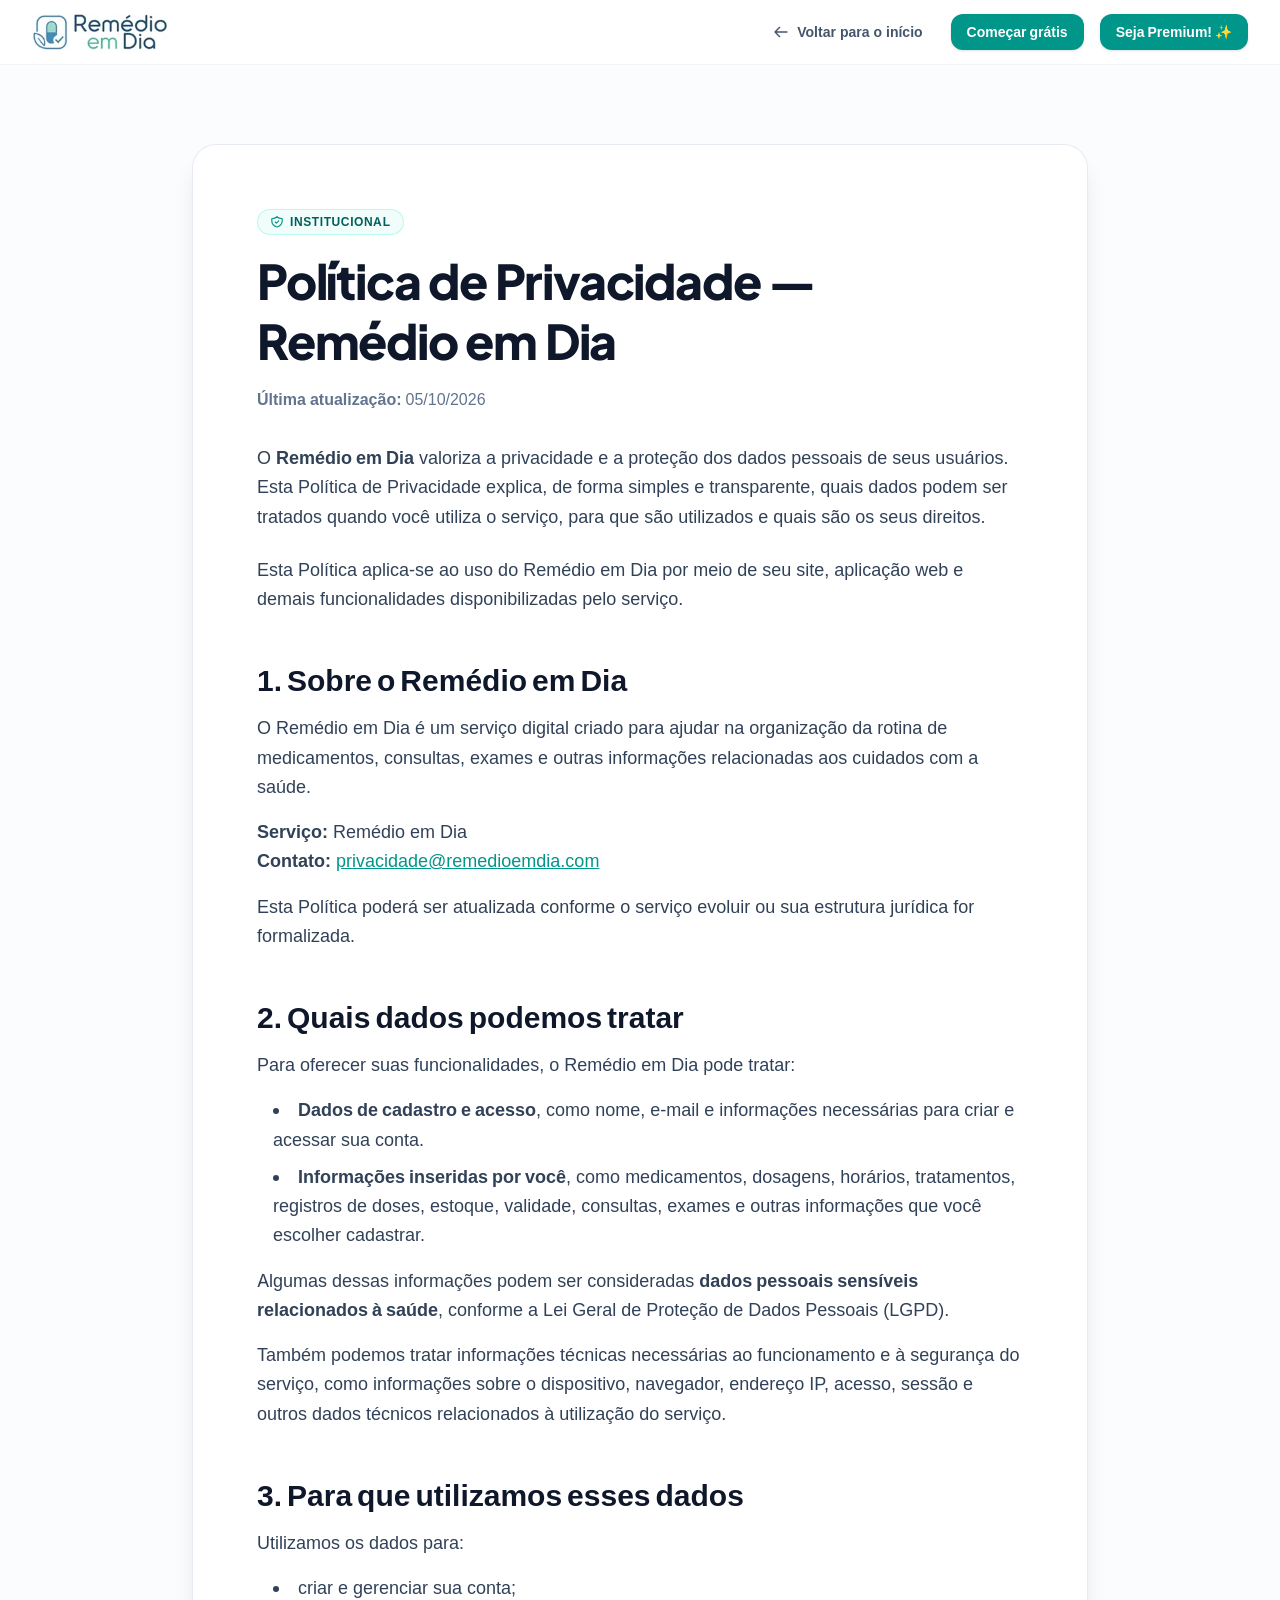
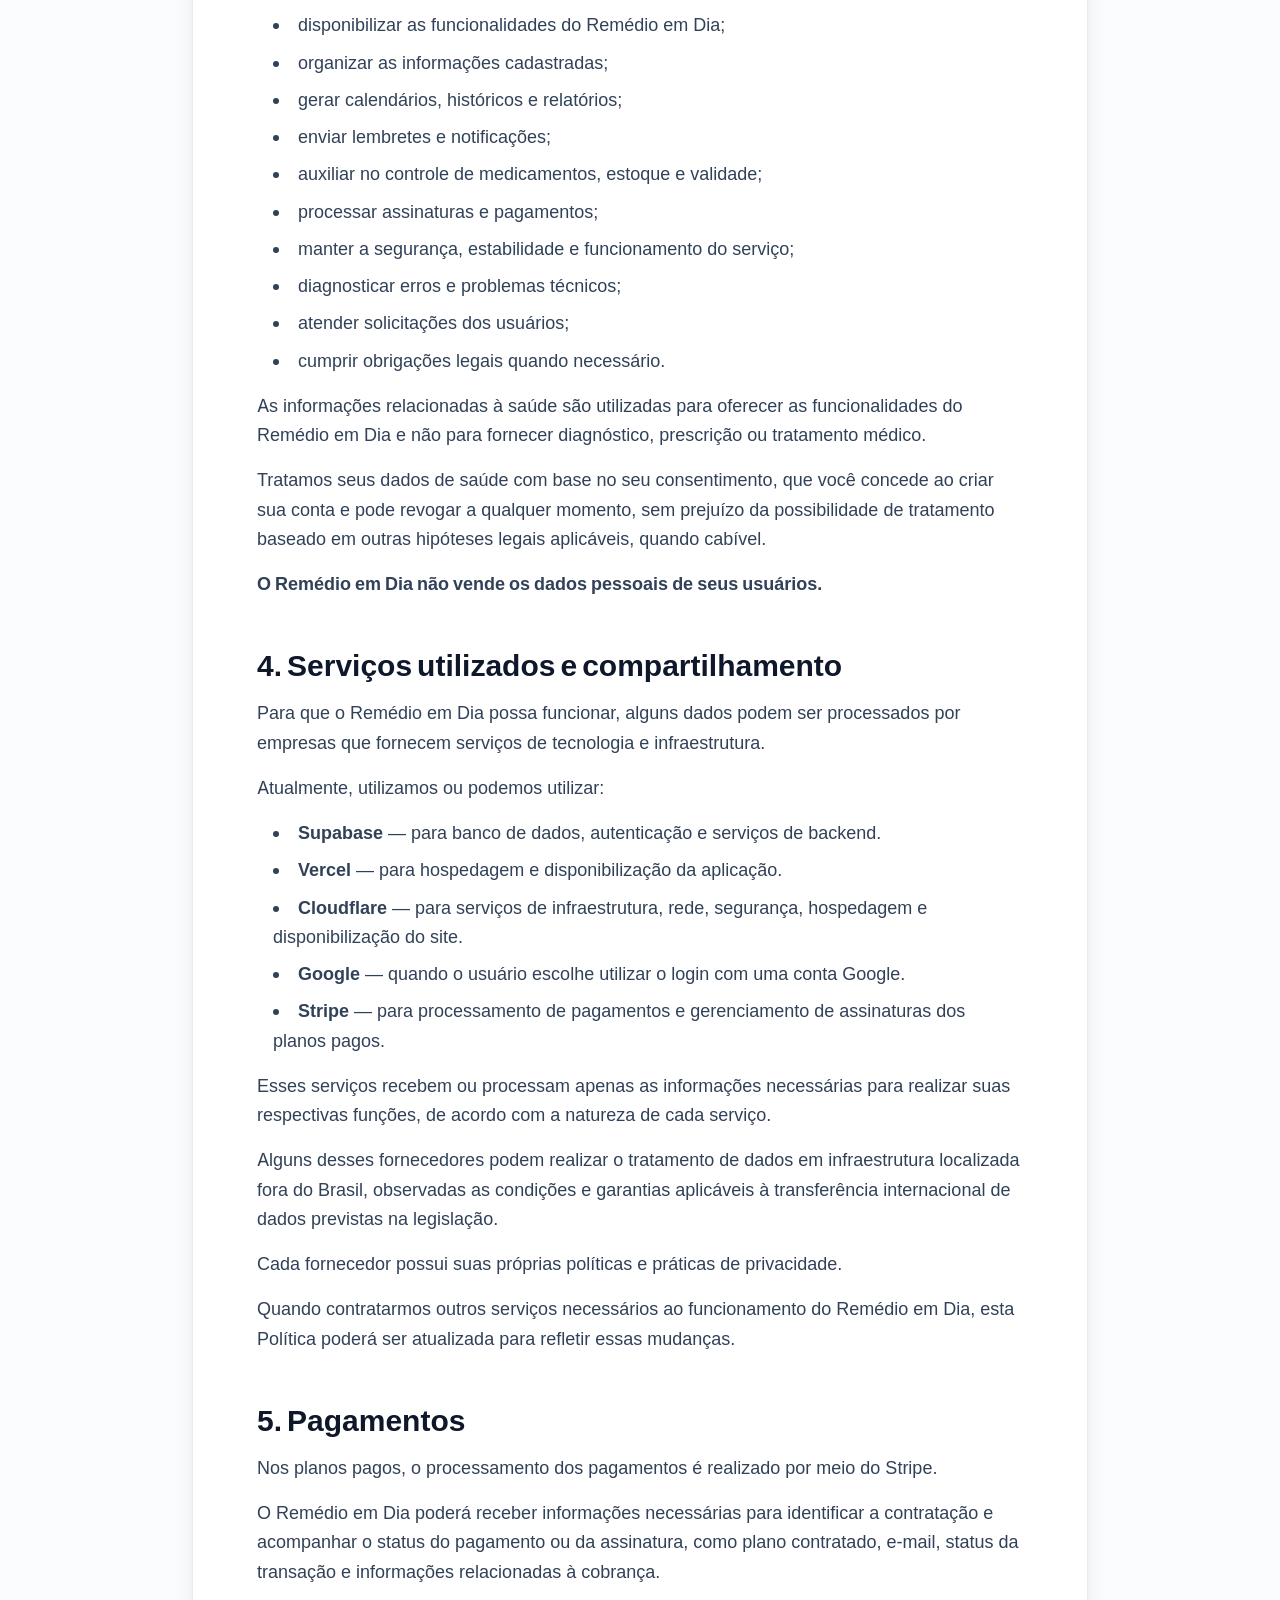
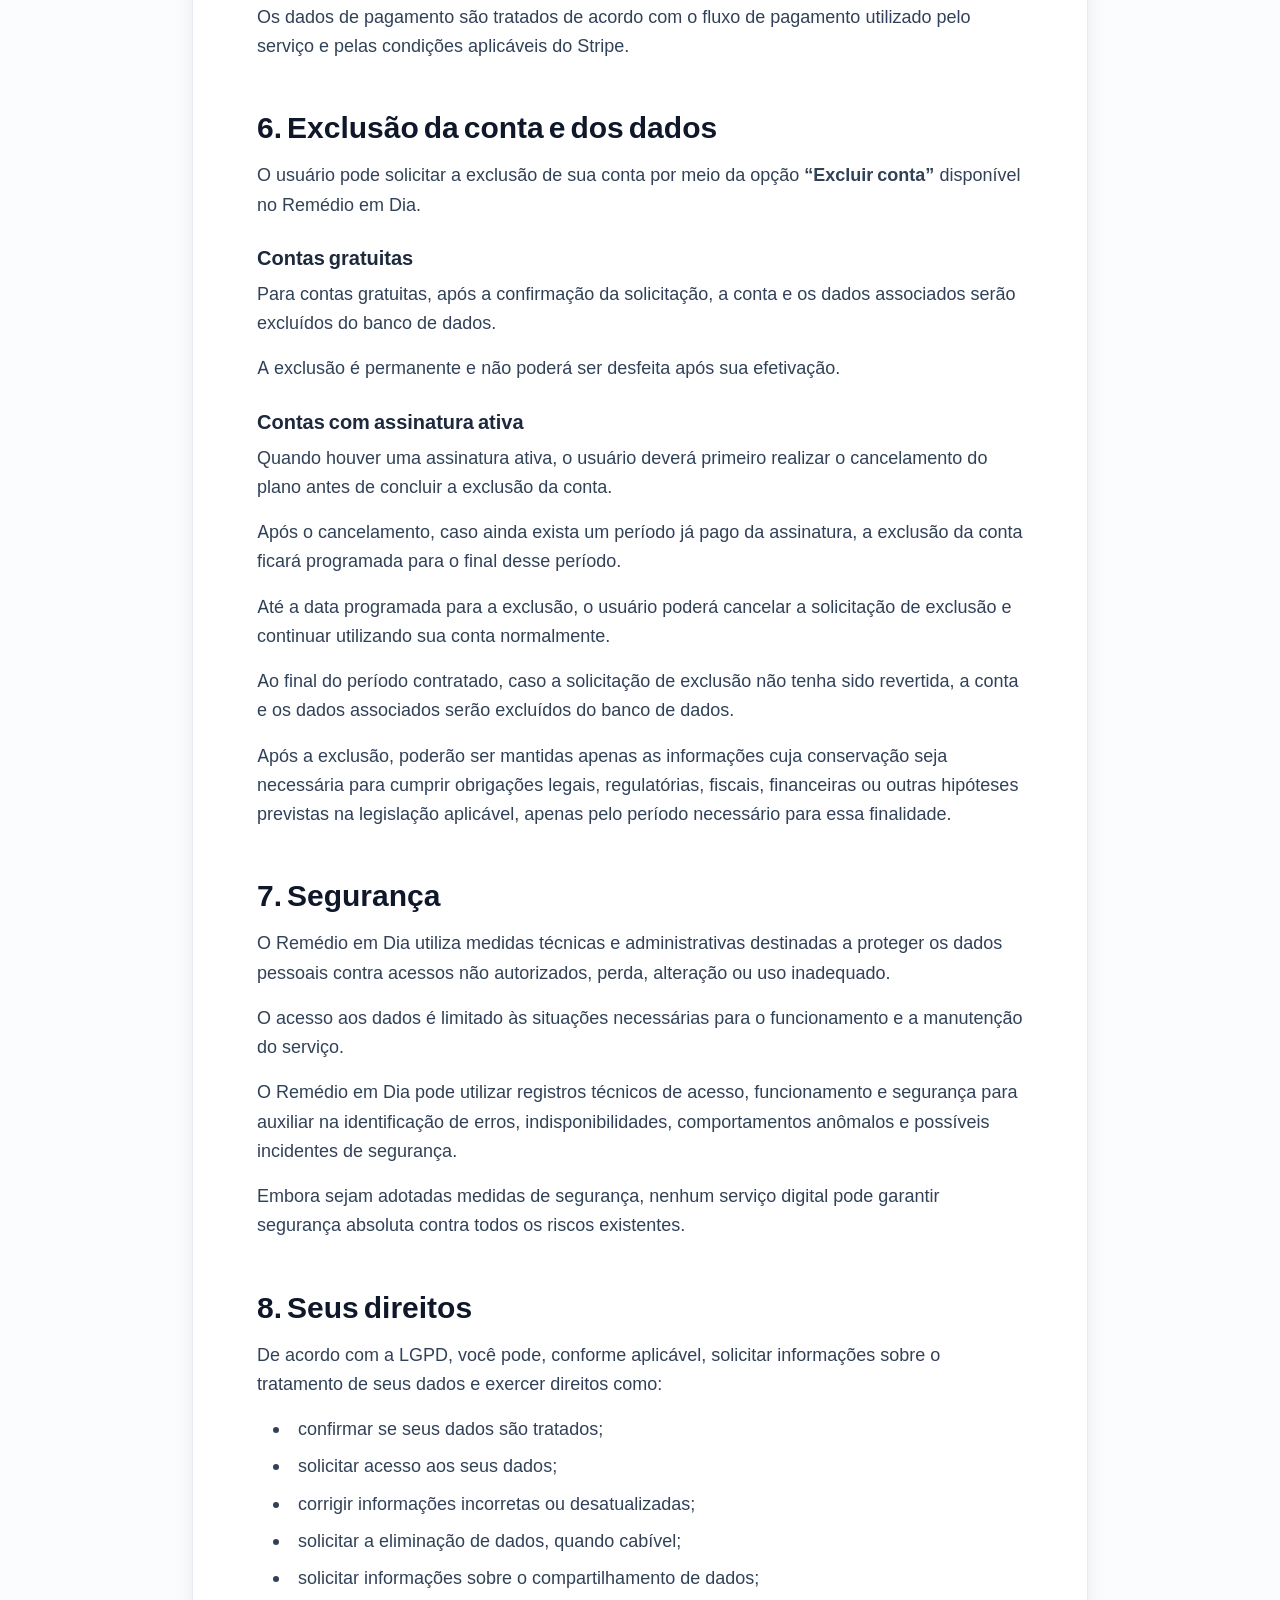
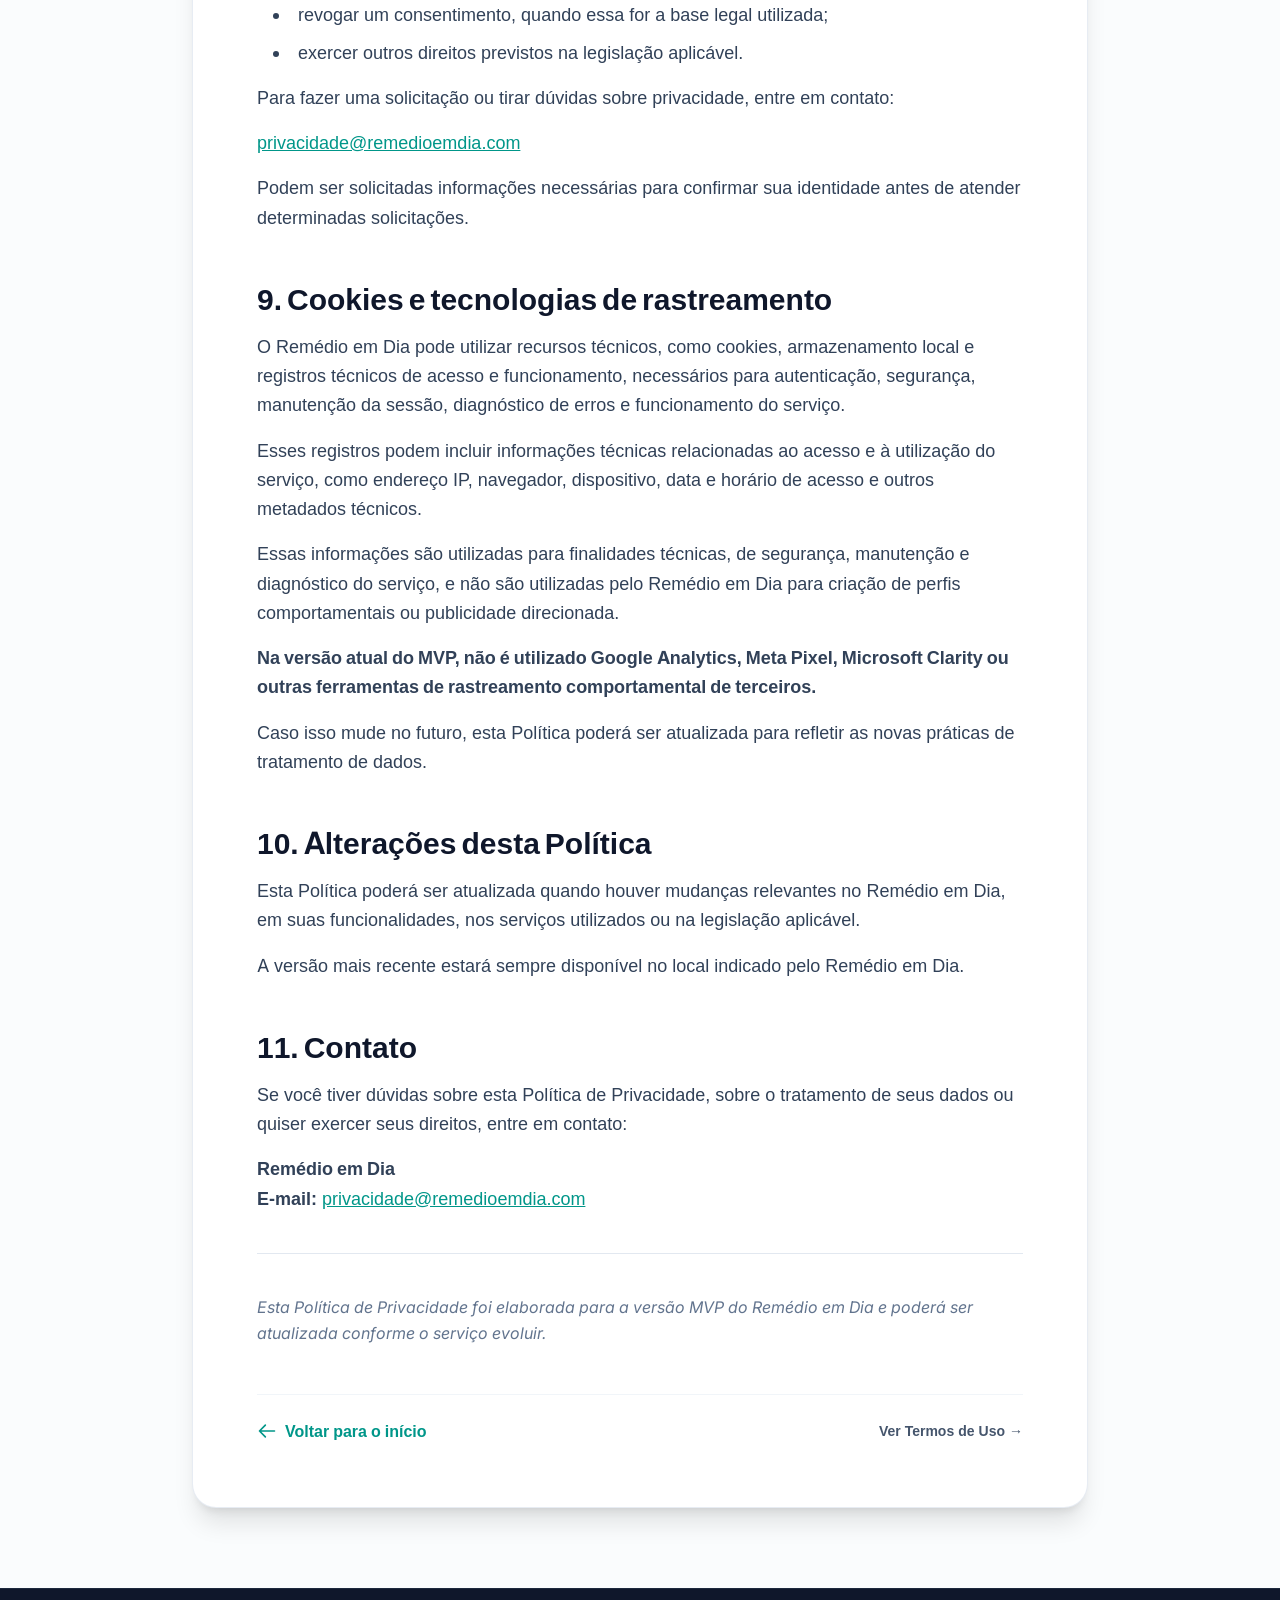
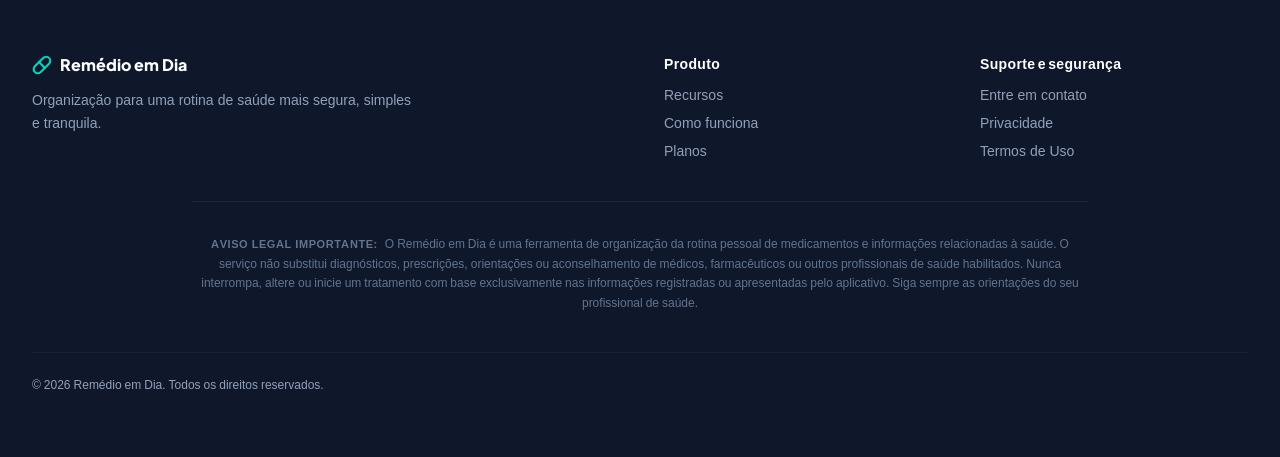
==== commit 6c56be10: "Ajustes" ====
--- a/privacidade/index.html
+++ b/privacidade/index.html
@@ -18,7 +18,7 @@
   
   <style>
 /*! tailwindcss v4.3.3 | MIT License | https://tailwindcss.com */
-@layer properties{@supports (((-webkit-hyphens:none)) and (not (margin-trim:inline))) or ((-moz-orient:inline) and (not (color:rgb(from red r g b)))){*,:before,:after,::backdrop{--tw-rotate-x:initial;--tw-rotate-y:initial;--tw-rotate-z:initial;--tw-skew-x:initial;--tw-skew-y:initial;--tw-space-y-reverse:0;--tw-border-style:solid;--tw-leading:initial;--tw-font-weight:initial;--tw-tracking:initial;--tw-shadow:0 0 #0000;--tw-shadow-color:initial;--tw-shadow-alpha:100%;--tw-inset-shadow:0 0 #0000;--tw-inset-shadow-color:initial;--tw-inset-shadow-alpha:100%;--tw-ring-color:initial;--tw-ring-shadow:0 0 #0000;--tw-inset-ring-color:initial;--tw-inset-ring-shadow:0 0 #0000;--tw-ring-inset:initial;--tw-ring-offset-width:0px;--tw-ring-offset-color:#fff;--tw-ring-offset-shadow:0 0 #0000;--tw-outline-style:solid;--tw-blur:initial;--tw-brightness:initial;--tw-contrast:initial;--tw-grayscale:initial;--tw-hue-rotate:initial;--tw-invert:initial;--tw-opacity:initial;--tw-saturate:initial;--tw-sepia:initial;--tw-drop-shadow:initial;--tw-drop-shadow-color:initial;--tw-drop-shadow-alpha:100%;--tw-drop-shadow-size:initial;--tw-backdrop-blur:initial;--tw-backdrop-brightness:initial;--tw-backdrop-contrast:initial;--tw-backdrop-grayscale:initial;--tw-backdrop-hue-rotate:initial;--tw-backdrop-invert:initial;--tw-backdrop-opacity:initial;--tw-backdrop-saturate:initial;--tw-backdrop-sepia:initial;--tw-duration:initial;--tw-ease:initial;--tw-scale-x:1;--tw-scale-y:1;--tw-scale-z:1;--tw-translate-x:0;--tw-translate-y:0;--tw-translate-z:0}}}@font-face{font-family:Inter;font-style:normal;font-weight:400;font-display:swap;src:url(/assets/fonts/inter-400-normal.woff2)format("woff2")}@font-face{font-family:Inter;font-style:normal;font-weight:500;font-display:swap;src:url(/assets/fonts/inter-500-normal.woff2)format("woff2")}@font-face{font-family:Inter;font-style:normal;font-weight:600;font-display:swap;src:url(/assets/fonts/inter-600-normal.woff2)format("woff2")}@font-face{font-family:Inter;font-style:normal;font-weight:700;font-display:swap;src:url(/assets/fonts/inter-700-normal.woff2)format("woff2")}@font-face{font-family:Plus Jakarta Sans;font-style:normal;font-weight:500;font-display:swap;src:url(/assets/fonts/plus-jakarta-sans-500-normal.woff2)format("woff2")}@font-face{font-family:Plus Jakarta Sans;font-style:normal;font-weight:600;font-display:swap;src:url(/assets/fonts/plus-jakarta-sans-600-normal.woff2)format("woff2")}@font-face{font-family:Plus Jakarta Sans;font-style:normal;font-weight:700;font-display:swap;src:url(/assets/fonts/plus-jakarta-sans-700-normal.woff2)format("woff2")}@font-face{font-family:Plus Jakarta Sans;font-style:normal;font-weight:800;font-display:swap;src:url(/assets/fonts/plus-jakarta-sans-800-normal.woff2)format("woff2")}@layer theme{:root,:host{--font-sans:"Inter", sans-serif;--font-mono:ui-monospace, SFMono-Regular, Menlo, Monaco, Consolas, "Liberation Mono", "Courier New", monospace;--color-red-50:oklch(97.1% .013 17.38);--color-red-100:oklch(93.6% .032 17.717);--color-red-600:oklch(57.7% .245 27.325);--color-amber-50:oklch(98.7% .022 95.277);--color-amber-100:oklch(96.2% .059 95.617);--color-amber-200:oklch(92.4% .12 95.746);--color-amber-400:oklch(82.8% .189 84.429);--color-amber-500:oklch(76.9% .188 70.08);--color-amber-700:oklch(55.5% .163 48.998);--color-amber-800:oklch(47.3% .137 46.201);--color-teal-50:oklch(98.4% .014 180.72);--color-teal-100:oklch(95.3% .051 180.801);--color-teal-200:oklch(91% .096 180.426);--color-teal-300:oklch(85.5% .138 181.071);--color-teal-400:oklch(77.7% .152 181.912);--color-teal-500:oklch(70.4% .14 182.503);--color-teal-600:oklch(60% .118 184.704);--color-teal-700:oklch(51.1% .096 186.391);--color-teal-800:oklch(43.7% .078 188.216);--color-teal-900:oklch(38.6% .063 188.416);--color-teal-950:oklch(27.7% .046 192.524);--color-blue-50:oklch(97% .014 254.604);--color-blue-100:oklch(93.2% .032 255.585);--color-blue-400:oklch(70.7% .165 254.624);--color-blue-500:oklch(62.3% .214 259.815);--color-blue-600:oklch(54.6% .245 262.881);--color-purple-500:oklch(62.7% .265 303.9);--color-rose-50:oklch(96.9% .015 12.422);--color-rose-100:oklch(94.1% .03 12.58);--color-rose-500:oklch(64.5% .246 16.439);--color-rose-600:oklch(58.6% .253 17.585);--color-slate-50:oklch(98.4% .003 247.858);--color-slate-100:oklch(96.8% .007 247.896);--color-slate-200:oklch(92.9% .013 255.508);--color-slate-300:oklch(86.9% .022 252.894);--color-slate-400:oklch(70.4% .04 256.788);--color-slate-500:oklch(55.4% .046 257.417);--color-slate-600:oklch(44.6% .043 257.281);--color-slate-700:oklch(37.2% .044 257.287);--color-slate-800:oklch(27.9% .041 260.031);--color-slate-900:oklch(20.8% .042 265.755);--color-slate-950:oklch(12.9% .042 264.695);--color-white:#fff;--spacing:.25rem;--container-sm:24rem;--container-md:28rem;--container-lg:32rem;--container-2xl:42rem;--container-3xl:48rem;--container-4xl:56rem;--container-7xl:80rem;--text-xs:.75rem;--text-xs--line-height:calc(1 / .75);--text-sm:.875rem;--text-sm--line-height:calc(1.25 / .875);--text-base:1rem;--text-base--line-height:calc(1.5 / 1);--text-lg:1.125rem;--text-lg--line-height:calc(1.75 / 1.125);--text-xl:1.25rem;--text-xl--line-height:calc(1.75 / 1.25);--text-2xl:1.5rem;--text-2xl--line-height:calc(2 / 1.5);--text-3xl:1.875rem;--text-3xl--line-height:calc(2.25 / 1.875);--text-4xl:2.25rem;--text-4xl--line-height:calc(2.5 / 2.25);--text-5xl:3rem;--text-5xl--line-height:1;--text-6xl:3.75rem;--text-6xl--line-height:1;--font-weight-medium:500;--font-weight-semibold:600;--font-weight-bold:700;--font-weight-extrabold:800;--font-weight-black:900;--tracking-tight:-.025em;--tracking-wide:.025em;--tracking-wider:.05em;--tracking-widest:.1em;--leading-tight:1.25;--leading-normal:1.5;--leading-relaxed:1.625;--radius-lg:.5rem;--radius-xl:.75rem;--radius-2xl:1rem;--radius-3xl:1.5rem;--ease-in:cubic-bezier(.4, 0, 1, 1);--ease-out:cubic-bezier(0, 0, .2, 1);--ease-in-out:cubic-bezier(.4, 0, .2, 1);--animate-pulse:pulse 2s cubic-bezier(.4, 0, .6, 1) infinite;--blur-xs:4px;--aspect-video:16 / 9;--default-transition-duration:.15s;--default-transition-timing-function:cubic-bezier(.4, 0, .2, 1);--default-font-family:var(--font-sans);--default-mono-font-family:var(--font-mono);--font-display:"Plus Jakarta Sans", sans-serif}}@layer base{*,:after,:before,::backdrop{box-sizing:border-box;border:0 solid;margin:0;padding:0}::file-selector-button{box-sizing:border-box;border:0 solid;margin:0;padding:0}html,:host{-webkit-text-size-adjust:100%;tab-size:4;line-height:1.5;font-family:var(--default-font-family,-apple-system, BlinkMacSystemFont, "Segoe UI", Roboto, "Helvetica Neue", "Noto Sans", Arial, sans-serif, "Apple Color Emoji", "Segoe UI Emoji", "Segoe UI Symbol", "Noto Color Emoji");font-feature-settings:var(--default-font-feature-settings,normal);font-variation-settings:var(--default-font-variation-settings,normal);-webkit-tap-highlight-color:transparent}hr{height:0;color:inherit;border-top-width:1px}abbr:where([title]){-webkit-text-decoration:underline dotted;text-decoration:underline dotted}h1,h2,h3,h4,h5,h6{font-size:inherit;font-weight:inherit}a{color:inherit;-webkit-text-decoration:inherit;-webkit-text-decoration:inherit;-webkit-text-decoration:inherit;text-decoration:inherit}b,strong{font-weight:bolder}code,kbd,samp,pre{font-family:var(--default-mono-font-family,ui-monospace, SFMono-Regular, Menlo, Monaco, Consolas, "Liberation Mono", "Courier New", monospace);font-feature-settings:var(--default-mono-font-feature-settings,normal);font-variation-settings:var(--default-mono-font-variation-settings,normal);font-size:1em}small{font-size:80%}sub,sup{vertical-align:baseline;font-size:75%;line-height:0;position:relative}sub{bottom:-.25em}sup{top:-.5em}table{text-indent:0;border-color:inherit;border-collapse:collapse}:-moz-focusring:where(:not(iframe)){outline:auto}progress{vertical-align:baseline}summary{display:list-item}ol,ul,menu{list-style:none}img,svg,video,canvas,audio,iframe,embed,object{vertical-align:middle;display:block}img,video{max-width:100%;height:auto}button,input,select,optgroup,textarea{font:inherit;font-feature-settings:inherit;font-variation-settings:inherit;letter-spacing:inherit;color:inherit;opacity:1;background-color:#0000;border-radius:0}::file-selector-button{font:inherit;font-feature-settings:inherit;font-variation-settings:inherit;letter-spacing:inherit;color:inherit;opacity:1;background-color:#0000;border-radius:0}:where(select:is([multiple],[size])) optgroup{font-weight:bolder}:where(select:is([multiple],[size])) optgroup option{padding-inline-start:20px}::file-selector-button{margin-inline-end:4px}::placeholder{opacity:1}@supports (not ((-webkit-appearance:-apple-pay-button))) or (contain-intrinsic-size:1px){::placeholder{color:currentColor}@supports (color:color-mix(in lab, red, red)){::placeholder{color:color-mix(in oklab, currentcolor 50%, transparent)}}}textarea{resize:vertical}::-webkit-search-decoration{-webkit-appearance:none}::-webkit-date-and-time-value{min-height:1lh;text-align:inherit}::-webkit-datetime-edit{display:inline-flex}::-webkit-datetime-edit-fields-wrapper{padding:0}::-webkit-datetime-edit{padding-block:0}::-webkit-datetime-edit-year-field{padding-block:0}::-webkit-datetime-edit-month-field{padding-block:0}::-webkit-datetime-edit-day-field{padding-block:0}::-webkit-datetime-edit-hour-field{padding-block:0}::-webkit-datetime-edit-minute-field{padding-block:0}::-webkit-datetime-edit-second-field{padding-block:0}::-webkit-datetime-edit-millisecond-field{padding-block:0}::-webkit-datetime-edit-meridiem-field{padding-block:0}::-webkit-calendar-picker-indicator{line-height:1}:-moz-ui-invalid{box-shadow:none}button,input:where([type=button],[type=reset],[type=submit]){appearance:button}::file-selector-button{appearance:button}::-webkit-inner-spin-button{height:auto}::-webkit-outer-spin-button{height:auto}[hidden]:where(:not([hidden=until-found])){display:none!important}}@layer components;@layer utilities{.visible{visibility:visible}.absolute{position:absolute}.fixed{position:fixed}.relative{position:relative}.static{position:static}.inset-0{inset:0}.inset-x-0{inset-inline:0}.inset-x-4{inset-inline:calc(var(--spacing) * 4)}.-top-3{top:calc(var(--spacing) * -3)}.-top-5{top:calc(var(--spacing) * -5)}.top-0{top:0}.top-3{top:calc(var(--spacing) * 3)}.top-4{top:calc(var(--spacing) * 4)}.right-3{right:calc(var(--spacing) * 3)}.right-4{right:calc(var(--spacing) * 4)}.right-6{right:calc(var(--spacing) * 6)}.bottom-0{bottom:0}.bottom-16{bottom:calc(var(--spacing) * 16)}.left-6{left:calc(var(--spacing) * 6)}.z-10{z-index:10}.z-20{z-index:20}.z-30{z-index:30}.z-40{z-index:40}.z-50{z-index:50}.container{width:100%}@media (min-width:40rem){.container{max-width:40rem}}@media (min-width:48rem){.container{max-width:48rem}}@media (min-width:64rem){.container{max-width:64rem}}@media (min-width:80rem){.container{max-width:80rem}}@media (min-width:96rem){.container{max-width:96rem}}.mx-4{margin-inline:calc(var(--spacing) * 4)}.mx-auto{margin-inline:auto}.my-6{margin-block:calc(var(--spacing) * 6)}.my-10{margin-block:calc(var(--spacing) * 10)}.mt-0\.5{margin-top:calc(var(--spacing) * .5)}.mt-1{margin-top:var(--spacing)}.mt-2{margin-top:calc(var(--spacing) * 2)}.mt-3{margin-top:calc(var(--spacing) * 3)}.mt-3\.5{margin-top:calc(var(--spacing) * 3.5)}.mt-4{margin-top:calc(var(--spacing) * 4)}.mt-5{margin-top:calc(var(--spacing) * 5)}.mt-6{margin-top:calc(var(--spacing) * 6)}.mt-8{margin-top:calc(var(--spacing) * 8)}.mt-10{margin-top:calc(var(--spacing) * 10)}.mt-12{margin-top:calc(var(--spacing) * 12)}.mr-1{margin-right:var(--spacing)}.mb-0\.5{margin-bottom:calc(var(--spacing) * .5)}.mb-1{margin-bottom:var(--spacing)}.mb-2{margin-bottom:calc(var(--spacing) * 2)}.mb-2\.5{margin-bottom:calc(var(--spacing) * 2.5)}.mb-3{margin-bottom:calc(var(--spacing) * 3)}.mb-3\.5{margin-bottom:calc(var(--spacing) * 3.5)}.mb-4{margin-bottom:calc(var(--spacing) * 4)}.mb-8{margin-bottom:calc(var(--spacing) * 8)}.mb-12{margin-bottom:calc(var(--spacing) * 12)}.mb-16{margin-bottom:calc(var(--spacing) * 16)}.ml-1{margin-left:var(--spacing)}.ml-10\.5{margin-left:calc(var(--spacing) * 10.5)}.block{display:block}.contents{display:contents}.flex{display:flex}.grid{display:grid}.hidden{display:none}.inline{display:inline}.inline-block{display:inline-block}.inline-flex{display:inline-flex}.table{display:table}.aspect-video{aspect-ratio:var(--aspect-video)}.h-3{height:calc(var(--spacing) * 3)}.h-3\.5{height:calc(var(--spacing) * 3.5)}.h-4{height:calc(var(--spacing) * 4)}.h-5{height:calc(var(--spacing) * 5)}.h-6{height:calc(var(--spacing) * 6)}.h-7{height:calc(var(--spacing) * 7)}.h-8{height:calc(var(--spacing) * 8)}.h-10{height:calc(var(--spacing) * 10)}.h-12{height:calc(var(--spacing) * 12)}.h-16{height:calc(var(--spacing) * 16)}.h-24{height:calc(var(--spacing) * 24)}.h-\[560px\]{height:560px}.h-full{height:100%}.min-h-screen{min-height:100vh}.w-0\.5{width:calc(var(--spacing) * .5)}.w-3{width:calc(var(--spacing) * 3)}.w-3\.5{width:calc(var(--spacing) * 3.5)}.w-4{width:calc(var(--spacing) * 4)}.w-5{width:calc(var(--spacing) * 5)}.w-6{width:calc(var(--spacing) * 6)}.w-7{width:calc(var(--spacing) * 7)}.w-8{width:calc(var(--spacing) * 8)}.w-10{width:calc(var(--spacing) * 10)}.w-12{width:calc(var(--spacing) * 12)}.w-16{width:calc(var(--spacing) * 16)}.w-24{width:calc(var(--spacing) * 24)}.w-28{width:calc(var(--spacing) * 28)}.w-auto{width:auto}.w-full{width:100%}.w-px{width:1px}.max-w-2xl{max-width:var(--container-2xl)}.max-w-3xl{max-width:var(--container-3xl)}.max-w-4xl{max-width:var(--container-4xl)}.max-w-7xl{max-width:var(--container-7xl)}.max-w-lg{max-width:var(--container-lg)}.max-w-md{max-width:var(--container-md)}.max-w-sm{max-width:var(--container-sm)}.min-w-\[32px\]{min-width:32px}.flex-1{flex:1}.shrink-0{flex-shrink:0}.scale-\[0\.98\]{scale:.98}.-rotate-90{rotate:-90deg}.rotate-90{rotate:90deg}.rotate-270{rotate:270deg}.transform{transform:var(--tw-rotate-x,) var(--tw-rotate-y,) var(--tw-rotate-z,) var(--tw-skew-x,) var(--tw-skew-y,)}.animate-pulse{animation:var(--animate-pulse)}.cursor-pointer{cursor:pointer}.resize{resize:both}.scrollbar-none{scrollbar-width:none}.list-inside{list-style-position:inside}.list-disc{list-style-type:disc}.grid-cols-1{grid-template-columns:repeat(1,minmax(0,1fr))}.grid-cols-3{grid-template-columns:repeat(3,minmax(0,1fr))}.flex-col{flex-direction:column}.flex-wrap{flex-wrap:wrap}.items-baseline{align-items:baseline}.items-center{align-items:center}.items-start{align-items:flex-start}.justify-between{justify-content:space-between}.justify-center{justify-content:center}.gap-1{gap:var(--spacing)}.gap-1\.5{gap:calc(var(--spacing) * 1.5)}.gap-2{gap:calc(var(--spacing) * 2)}.gap-2\.5{gap:calc(var(--spacing) * 2.5)}.gap-3{gap:calc(var(--spacing) * 3)}.gap-3\.5{gap:calc(var(--spacing) * 3.5)}.gap-4{gap:calc(var(--spacing) * 4)}.gap-6{gap:calc(var(--spacing) * 6)}.gap-8{gap:calc(var(--spacing) * 8)}:where(.space-y-2>:not(:last-child)){--tw-space-y-reverse:0;margin-block-start:calc(calc(var(--spacing) * 2) * var(--tw-space-y-reverse));margin-block-end:calc(calc(var(--spacing) * 2) * calc(1 - var(--tw-space-y-reverse)))}:where(.space-y-2\.5>:not(:last-child)){--tw-space-y-reverse:0;margin-block-start:calc(calc(var(--spacing) * 2.5) * var(--tw-space-y-reverse));margin-block-end:calc(calc(var(--spacing) * 2.5) * calc(1 - var(--tw-space-y-reverse)))}:where(.space-y-3>:not(:last-child)){--tw-space-y-reverse:0;margin-block-start:calc(calc(var(--spacing) * 3) * var(--tw-space-y-reverse));margin-block-end:calc(calc(var(--spacing) * 3) * calc(1 - var(--tw-space-y-reverse)))}:where(.space-y-3\.5>:not(:last-child)){--tw-space-y-reverse:0;margin-block-start:calc(calc(var(--spacing) * 3.5) * var(--tw-space-y-reverse));margin-block-end:calc(calc(var(--spacing) * 3.5) * calc(1 - var(--tw-space-y-reverse)))}:where(.space-y-4>:not(:last-child)){--tw-space-y-reverse:0;margin-block-start:calc(calc(var(--spacing) * 4) * var(--tw-space-y-reverse));margin-block-end:calc(calc(var(--spacing) * 4) * calc(1 - var(--tw-space-y-reverse)))}:where(.space-y-6>:not(:last-child)){--tw-space-y-reverse:0;margin-block-start:calc(calc(var(--spacing) * 6) * var(--tw-space-y-reverse));margin-block-end:calc(calc(var(--spacing) * 6) * calc(1 - var(--tw-space-y-reverse)))}:where(.space-y-10>:not(:last-child)){--tw-space-y-reverse:0;margin-block-start:calc(calc(var(--spacing) * 10) * var(--tw-space-y-reverse));margin-block-end:calc(calc(var(--spacing) * 10) * calc(1 - var(--tw-space-y-reverse)))}.overflow-hidden{overflow:hidden}.overflow-y-auto{overflow-y:auto}.scroll-smooth{scroll-behavior:smooth}.rounded{border-radius:.25rem}.rounded-2xl{border-radius:var(--radius-2xl)}.rounded-3xl{border-radius:var(--radius-3xl)}.rounded-\[2\.5rem\]{border-radius:2.5rem}.rounded-full{border-radius:3.40282e38px}.rounded-lg{border-radius:var(--radius-lg)}.rounded-xl{border-radius:var(--radius-xl)}.rounded-b-xl{border-bottom-right-radius:var(--radius-xl);border-bottom-left-radius:var(--radius-xl)}.border{border-style:var(--tw-border-style);border-width:1px}.border-0{border-style:var(--tw-border-style);border-width:0}.border-2{border-style:var(--tw-border-style);border-width:2px}.border-\[10px\]{border-style:var(--tw-border-style);border-width:10px}.border-x{border-inline-style:var(--tw-border-style);border-inline-width:1px}.border-y{border-block-style:var(--tw-border-style);border-block-width:1px}.border-t{border-top-style:var(--tw-border-style);border-top-width:1px}.border-b{border-bottom-style:var(--tw-border-style);border-bottom-width:1px}.border-l-0{border-left-style:var(--tw-border-style);border-left-width:0}.border-dashed{--tw-border-style:dashed;border-style:dashed}.border-\[\#E9D5FF\]{border-color:#e9d5ff}.border-\[\#EDF2F7\]{border-color:#edf2f7}.border-amber-100{border-color:var(--color-amber-100)}.border-amber-200{border-color:var(--color-amber-200)}.border-amber-400{border-color:var(--color-amber-400)}.border-blue-100{border-color:var(--color-blue-100)}.border-blue-400{border-color:var(--color-blue-400)}.border-red-100{border-color:var(--color-red-100)}.border-rose-100\/30{border-color:#ffe4e64d}@supports (color:color-mix(in lab, red, red)){.border-rose-100\/30{border-color:color-mix(in oklab, var(--color-rose-100) 30%, transparent)}}.border-slate-50{border-color:var(--color-slate-50)}.border-slate-100{border-color:var(--color-slate-100)}.border-slate-200{border-color:var(--color-slate-200)}.border-slate-200\/80{border-color:#e2e8f0cc}@supports (color:color-mix(in lab, red, red)){.border-slate-200\/80{border-color:color-mix(in oklab, var(--color-slate-200) 80%, transparent)}}.border-slate-300{border-color:var(--color-slate-300)}.border-slate-800{border-color:var(--color-slate-800)}.border-slate-800\/60{border-color:#1d293d99}@supports (color:color-mix(in lab, red, red)){.border-slate-800\/60{border-color:color-mix(in oklab, var(--color-slate-800) 60%, transparent)}}.border-teal-100{border-color:var(--color-teal-100)}.border-teal-100\/30{border-color:#cbfbf14d}@supports (color:color-mix(in lab, red, red)){.border-teal-100\/30{border-color:color-mix(in oklab, var(--color-teal-100) 30%, transparent)}}.border-teal-100\/35{border-color:#cbfbf159}@supports (color:color-mix(in lab, red, red)){.border-teal-100\/35{border-color:color-mix(in oklab, var(--color-teal-100) 35%, transparent)}}.border-teal-100\/50{border-color:#cbfbf180}@supports (color:color-mix(in lab, red, red)){.border-teal-100\/50{border-color:color-mix(in oklab, var(--color-teal-100) 50%, transparent)}}.border-teal-200{border-color:var(--color-teal-200)}.border-teal-200\/60{border-color:#96f7e499}@supports (color:color-mix(in lab, red, red)){.border-teal-200\/60{border-color:color-mix(in oklab, var(--color-teal-200) 60%, transparent)}}.border-teal-500{border-color:var(--color-teal-500)}.border-teal-600{border-color:var(--color-teal-600)}.border-teal-800{border-color:var(--color-teal-800)}.bg-\[\#3B82F6\]{background-color:#3b82f6}.bg-\[\#EFF6FF\]{background-color:#eff6ff}.bg-\[\#F4F7F9\]{background-color:#f4f7f9}.bg-\[\#F8FAFC\]{background-color:#f8fafc}.bg-\[\#FAF5FF\]{background-color:#faf5ff}.bg-amber-50{background-color:var(--color-amber-50)}.bg-amber-500{background-color:var(--color-amber-500)}.bg-blue-50\/50{background-color:#eff6ff80}@supports (color:color-mix(in lab, red, red)){.bg-blue-50\/50{background-color:color-mix(in oklab, var(--color-blue-50) 50%, transparent)}}.bg-blue-500{background-color:var(--color-blue-500)}.bg-red-50\/50{background-color:#fef2f280}@supports (color:color-mix(in lab, red, red)){.bg-red-50\/50{background-color:color-mix(in oklab, var(--color-red-50) 50%, transparent)}}.bg-rose-50{background-color:var(--color-rose-50)}.bg-slate-50{background-color:var(--color-slate-50)}.bg-slate-50\/35{background-color:#f8fafc59}@supports (color:color-mix(in lab, red, red)){.bg-slate-50\/35{background-color:color-mix(in oklab, var(--color-slate-50) 35%, transparent)}}.bg-slate-50\/50{background-color:#f8fafc80}@supports (color:color-mix(in lab, red, red)){.bg-slate-50\/50{background-color:color-mix(in oklab, var(--color-slate-50) 50%, transparent)}}.bg-slate-50\/60{background-color:#f8fafc99}@supports (color:color-mix(in lab, red, red)){.bg-slate-50\/60{background-color:color-mix(in oklab, var(--color-slate-50) 60%, transparent)}}.bg-slate-100{background-color:var(--color-slate-100)}.bg-slate-100\/40{background-color:#f1f5f966}@supports (color:color-mix(in lab, red, red)){.bg-slate-100\/40{background-color:color-mix(in oklab, var(--color-slate-100) 40%, transparent)}}.bg-slate-100\/50{background-color:#f1f5f980}@supports (color:color-mix(in lab, red, red)){.bg-slate-100\/50{background-color:color-mix(in oklab, var(--color-slate-100) 50%, transparent)}}.bg-slate-200{background-color:var(--color-slate-200)}.bg-slate-300{background-color:var(--color-slate-300)}.bg-slate-800{background-color:var(--color-slate-800)}.bg-slate-900{background-color:var(--color-slate-900)}.bg-slate-900\/60{background-color:#0f172b99}@supports (color:color-mix(in lab, red, red)){.bg-slate-900\/60{background-color:color-mix(in oklab, var(--color-slate-900) 60%, transparent)}}.bg-teal-50{background-color:var(--color-teal-50)}.bg-teal-50\/20{background-color:#f0fdfa33}@supports (color:color-mix(in lab, red, red)){.bg-teal-50\/20{background-color:color-mix(in oklab, var(--color-teal-50) 20%, transparent)}}.bg-teal-50\/50{background-color:#f0fdfa80}@supports (color:color-mix(in lab, red, red)){.bg-teal-50\/50{background-color:color-mix(in oklab, var(--color-teal-50) 50%, transparent)}}.bg-teal-100{background-color:var(--color-teal-100)}.bg-teal-500{background-color:var(--color-teal-500)}.bg-teal-600{background-color:var(--color-teal-600)}.bg-teal-800{background-color:var(--color-teal-800)}.bg-teal-900{background-color:var(--color-teal-900)}.bg-teal-950{background-color:var(--color-teal-950)}.bg-transparent{background-color:#0000}.bg-white{background-color:var(--color-white)}.fill-amber-100{fill:var(--color-amber-100)}.fill-teal-100{fill:var(--color-teal-100)}.stroke-\[3\]{stroke-width:3px}.object-contain{object-fit:contain}.object-cover{object-fit:cover}.p-1{padding:var(--spacing)}.p-2{padding:calc(var(--spacing) * 2)}.p-2\.5{padding:calc(var(--spacing) * 2.5)}.p-3{padding:calc(var(--spacing) * 3)}.p-4{padding:calc(var(--spacing) * 4)}.p-5{padding:calc(var(--spacing) * 5)}.p-6{padding:calc(var(--spacing) * 6)}.p-8{padding:calc(var(--spacing) * 8)}.px-1{padding-inline:var(--spacing)}.px-1\.5{padding-inline:calc(var(--spacing) * 1.5)}.px-2{padding-inline:calc(var(--spacing) * 2)}.px-2\.5{padding-inline:calc(var(--spacing) * 2.5)}.px-3{padding-inline:calc(var(--spacing) * 3)}.px-3\.5{padding-inline:calc(var(--spacing) * 3.5)}.px-4{padding-inline:calc(var(--spacing) * 4)}.px-6{padding-inline:calc(var(--spacing) * 6)}.px-8{padding-inline:calc(var(--spacing) * 8)}.py-0\.5{padding-block:calc(var(--spacing) * .5)}.py-1{padding-block:var(--spacing)}.py-1\.5{padding-block:calc(var(--spacing) * 1.5)}.py-2{padding-block:calc(var(--spacing) * 2)}.py-2\.5{padding-block:calc(var(--spacing) * 2.5)}.py-3{padding-block:calc(var(--spacing) * 3)}.py-4{padding-block:calc(var(--spacing) * 4)}.py-6{padding-block:calc(var(--spacing) * 6)}.py-10{padding-block:calc(var(--spacing) * 10)}.py-12{padding-block:calc(var(--spacing) * 12)}.py-20{padding-block:calc(var(--spacing) * 20)}.pt-2{padding-top:calc(var(--spacing) * 2)}.pt-3{padding-top:calc(var(--spacing) * 3)}.pt-3\.5{padding-top:calc(var(--spacing) * 3.5)}.pt-4{padding-top:calc(var(--spacing) * 4)}.pt-6{padding-top:calc(var(--spacing) * 6)}.pt-7{padding-top:calc(var(--spacing) * 7)}.pt-8{padding-top:calc(var(--spacing) * 8)}.pb-16{padding-bottom:calc(var(--spacing) * 16)}.pl-0{padding-left:0}.pl-2{padding-left:calc(var(--spacing) * 2)}.text-center{text-align:center}.text-left{text-align:left}.font-display{font-family:var(--font-display)}.font-sans{font-family:var(--font-sans)}.text-2xl{font-size:var(--text-2xl);line-height:var(--tw-leading,var(--text-2xl--line-height))}.text-3xl{font-size:var(--text-3xl);line-height:var(--tw-leading,var(--text-3xl--line-height))}.text-4xl{font-size:var(--text-4xl);line-height:var(--tw-leading,var(--text-4xl--line-height))}.text-base{font-size:var(--text-base);line-height:var(--tw-leading,var(--text-base--line-height))}.text-lg{font-size:var(--text-lg);line-height:var(--tw-leading,var(--text-lg--line-height))}.text-sm{font-size:var(--text-sm);line-height:var(--tw-leading,var(--text-sm--line-height))}.text-xl{font-size:var(--text-xl);line-height:var(--tw-leading,var(--text-xl--line-height))}.text-xs{font-size:var(--text-xs);line-height:var(--tw-leading,var(--text-xs--line-height))}.text-\[7px\]{font-size:7px}.text-\[8px\]{font-size:8px}.text-\[9px\]{font-size:9px}.text-\[10px\]{font-size:10px}.text-\[11px\]{font-size:11px}.leading-none{--tw-leading:1;line-height:1}.leading-normal{--tw-leading:var(--leading-normal);line-height:var(--leading-normal)}.leading-relaxed{--tw-leading:var(--leading-relaxed);line-height:var(--leading-relaxed)}.leading-tight{--tw-leading:var(--leading-tight);line-height:var(--leading-tight)}.font-black{--tw-font-weight:var(--font-weight-black);font-weight:var(--font-weight-black)}.font-bold{--tw-font-weight:var(--font-weight-bold);font-weight:var(--font-weight-bold)}.font-extrabold{--tw-font-weight:var(--font-weight-extrabold);font-weight:var(--font-weight-extrabold)}.font-medium{--tw-font-weight:var(--font-weight-medium);font-weight:var(--font-weight-medium)}.font-semibold{--tw-font-weight:var(--font-weight-semibold);font-weight:var(--font-weight-semibold)}.tracking-tight{--tw-tracking:var(--tracking-tight);letter-spacing:var(--tracking-tight)}.tracking-wide{--tw-tracking:var(--tracking-wide);letter-spacing:var(--tracking-wide)}.tracking-wider{--tw-tracking:var(--tracking-wider);letter-spacing:var(--tracking-wider)}.tracking-widest{--tw-tracking:var(--tracking-widest);letter-spacing:var(--tracking-widest)}.break-all{word-break:break-all}.whitespace-pre-line{white-space:pre-line}.text-\[\#3B82F6\]{color:#3b82f6}.text-\[\#7E22CE\]{color:#7e22ce}.text-\[\#10B981\]{color:#10b981}.text-\[\#94A3B8\]{color:#94a3b8}.text-\[\#F59E0B\]{color:#f59e0b}.text-amber-500{color:var(--color-amber-500)}.text-amber-700{color:var(--color-amber-700)}.text-amber-800{color:var(--color-amber-800)}.text-blue-500{color:var(--color-blue-500)}.text-blue-600{color:var(--color-blue-600)}.text-purple-500{color:var(--color-purple-500)}.text-red-600{color:var(--color-red-600)}.text-rose-500{color:var(--color-rose-500)}.text-rose-600{color:var(--color-rose-600)}.text-slate-400{color:var(--color-slate-400)}.text-slate-500{color:var(--color-slate-500)}.text-slate-600{color:var(--color-slate-600)}.text-slate-700{color:var(--color-slate-700)}.text-slate-800{color:var(--color-slate-800)}.text-slate-900{color:var(--color-slate-900)}.text-teal-100{color:var(--color-teal-100)}.text-teal-200{color:var(--color-teal-200)}.text-teal-300{color:var(--color-teal-300)}.text-teal-400{color:var(--color-teal-400)}.text-teal-600{color:var(--color-teal-600)}.text-teal-700{color:var(--color-teal-700)}.text-teal-800{color:var(--color-teal-800)}.text-teal-900{color:var(--color-teal-900)}.text-teal-950{color:var(--color-teal-950)}.text-white{color:var(--color-white)}.lowercase{text-transform:lowercase}.uppercase{text-transform:uppercase}.italic{font-style:italic}.line-through{text-decoration-line:line-through}.underline{text-decoration-line:underline}.antialiased{-webkit-font-smoothing:antialiased;-moz-osx-font-smoothing:grayscale}.opacity-75{opacity:.75}.opacity-100{opacity:1}.shadow-2xl{--tw-shadow:0 25px 50px -12px var(--tw-shadow-color,#00000040);box-shadow:var(--tw-inset-shadow), var(--tw-inset-ring-shadow), var(--tw-ring-offset-shadow), var(--tw-ring-shadow), var(--tw-shadow)}.shadow-2xs{--tw-shadow:0 1px var(--tw-shadow-color,#0000000d);box-shadow:var(--tw-inset-shadow), var(--tw-inset-ring-shadow), var(--tw-ring-offset-shadow), var(--tw-ring-shadow), var(--tw-shadow)}.shadow-lg{--tw-shadow:0 10px 15px -3px var(--tw-shadow-color,#0000001a), 0 4px 6px -4px var(--tw-shadow-color,#0000001a);box-shadow:var(--tw-inset-shadow), var(--tw-inset-ring-shadow), var(--tw-ring-offset-shadow), var(--tw-ring-shadow), var(--tw-shadow)}.shadow-md{--tw-shadow:0 4px 6px -1px var(--tw-shadow-color,#0000001a), 0 2px 4px -2px var(--tw-shadow-color,#0000001a);box-shadow:var(--tw-inset-shadow), var(--tw-inset-ring-shadow), var(--tw-ring-offset-shadow), var(--tw-ring-shadow), var(--tw-shadow)}.shadow-sm{--tw-shadow:0 1px 3px 0 var(--tw-shadow-color,#0000001a), 0 1px 2px -1px var(--tw-shadow-color,#0000001a);box-shadow:var(--tw-inset-shadow), var(--tw-inset-ring-shadow), var(--tw-ring-offset-shadow), var(--tw-ring-shadow), var(--tw-shadow)}.shadow-xl{--tw-shadow:0 20px 25px -5px var(--tw-shadow-color,#0000001a), 0 8px 10px -6px var(--tw-shadow-color,#0000001a);box-shadow:var(--tw-inset-shadow), var(--tw-inset-ring-shadow), var(--tw-ring-offset-shadow), var(--tw-ring-shadow), var(--tw-shadow)}.shadow-xs{--tw-shadow:0 1px 2px 0 var(--tw-shadow-color,#0000000d);box-shadow:var(--tw-inset-shadow), var(--tw-inset-ring-shadow), var(--tw-ring-offset-shadow), var(--tw-ring-shadow), var(--tw-shadow)}.shadow-teal-600\/10{--tw-shadow-color:#0095881a}@supports (color:color-mix(in lab, red, red)){.shadow-teal-600\/10{--tw-shadow-color:color-mix(in oklab, color-mix(in oklab, var(--color-teal-600) 10%, transparent) var(--tw-shadow-alpha), transparent)}}.shadow-teal-600\/20{--tw-shadow-color:#00958833}@supports (color:color-mix(in lab, red, red)){.shadow-teal-600\/20{--tw-shadow-color:color-mix(in oklab, color-mix(in oklab, var(--color-teal-600) 20%, transparent) var(--tw-shadow-alpha), transparent)}}.outline{outline-style:var(--tw-outline-style);outline-width:1px}.blur{--tw-blur:blur(8px);filter:var(--tw-blur,) var(--tw-brightness,) var(--tw-contrast,) var(--tw-grayscale,) var(--tw-hue-rotate,) var(--tw-invert,) var(--tw-saturate,) var(--tw-sepia,) var(--tw-drop-shadow,)}.drop-shadow{--tw-drop-shadow-size:drop-shadow(0 1px 2px var(--tw-drop-shadow-color,#0000001a)) drop-shadow(0 1px 1px var(--tw-drop-shadow-color,#0000000f));--tw-drop-shadow:drop-shadow(0 1px 2px #0000001a) drop-shadow(0 1px 1px #0000000f);filter:var(--tw-blur,) var(--tw-brightness,) var(--tw-contrast,) var(--tw-grayscale,) var(--tw-hue-rotate,) var(--tw-invert,) var(--tw-saturate,) var(--tw-sepia,) var(--tw-drop-shadow,)}.filter{filter:var(--tw-blur,) var(--tw-brightness,) var(--tw-contrast,) var(--tw-grayscale,) var(--tw-hue-rotate,) var(--tw-invert,) var(--tw-saturate,) var(--tw-sepia,) var(--tw-drop-shadow,)}.backdrop-blur-xs{--tw-backdrop-blur:blur(var(--blur-xs));-webkit-backdrop-filter:var(--tw-backdrop-blur,) var(--tw-backdrop-brightness,) var(--tw-backdrop-contrast,) var(--tw-backdrop-grayscale,) var(--tw-backdrop-hue-rotate,) var(--tw-backdrop-invert,) var(--tw-backdrop-opacity,) var(--tw-backdrop-saturate,) var(--tw-backdrop-sepia,);backdrop-filter:var(--tw-backdrop-blur,) var(--tw-backdrop-brightness,) var(--tw-backdrop-contrast,) var(--tw-backdrop-grayscale,) var(--tw-backdrop-hue-rotate,) var(--tw-backdrop-invert,) var(--tw-backdrop-opacity,) var(--tw-backdrop-saturate,) var(--tw-backdrop-sepia,)}.transition{transition-property:color,background-color,border-color,outline-color,text-decoration-color,fill,stroke,--tw-gradient-from,--tw-gradient-via,--tw-gradient-to,opacity,box-shadow,transform,translate,scale,rotate,filter,-webkit-backdrop-filter,backdrop-filter,display,content-visibility,overlay,pointer-events;transition-timing-function:var(--tw-ease,var(--default-transition-timing-function));transition-duration:var(--tw-duration,var(--default-transition-duration))}.transition-all{transition-property:all;transition-timing-function:var(--tw-ease,var(--default-transition-timing-function));transition-duration:var(--tw-duration,var(--default-transition-duration))}.transition-colors{transition-property:color,background-color,border-color,outline-color,text-decoration-color,fill,stroke,--tw-gradient-from,--tw-gradient-via,--tw-gradient-to;transition-timing-function:var(--tw-ease,var(--default-transition-timing-function));transition-duration:var(--tw-duration,var(--default-transition-duration))}.transition-transform{transition-property:transform,translate,scale,rotate;transition-timing-function:var(--tw-ease,var(--default-transition-timing-function));transition-duration:var(--tw-duration,var(--default-transition-duration))}.duration-200{--tw-duration:.2s;transition-duration:.2s}.duration-300{--tw-duration:.3s;transition-duration:.3s}.ease-in{--tw-ease:var(--ease-in);transition-timing-function:var(--ease-in)}.ease-in-out{--tw-ease:var(--ease-in-out);transition-timing-function:var(--ease-in-out)}.ease-out{--tw-ease:var(--ease-out);transition-timing-function:var(--ease-out)}.outline-none{--tw-outline-style:none;outline-style:none}.select-none{-webkit-user-select:none;user-select:none}@media (hover:hover){.group-hover\:scale-110:is(:where(.group):hover *){--tw-scale-x:110%;--tw-scale-y:110%;--tw-scale-z:110%;scale:var(--tw-scale-x) var(--tw-scale-y)}.group-hover\:bg-teal-500:is(:where(.group):hover *){background-color:var(--color-teal-500)}}.selection\:bg-teal-100 ::selection{background-color:var(--color-teal-100)}.selection\:bg-teal-100::selection{background-color:var(--color-teal-100)}.selection\:text-teal-900 ::selection{color:var(--color-teal-900)}.selection\:text-teal-900::selection{color:var(--color-teal-900)}@media (hover:hover){.hover\:border-slate-200:hover{border-color:var(--color-slate-200)}.hover\:border-slate-300:hover{border-color:var(--color-slate-300)}.hover\:border-teal-500:hover{border-color:var(--color-teal-500)}.hover\:bg-\[\#EDF2F7\]:hover{background-color:#edf2f7}.hover\:bg-\[\#F3E8FF\]:hover{background-color:#f3e8ff}.hover\:bg-blue-50:hover{background-color:var(--color-blue-50)}.hover\:bg-red-50:hover{background-color:var(--color-red-50)}.hover\:bg-slate-50:hover{background-color:var(--color-slate-50)}.hover\:bg-slate-50\/50:hover{background-color:#f8fafc80}@supports (color:color-mix(in lab, red, red)){.hover\:bg-slate-50\/50:hover{background-color:color-mix(in oklab, var(--color-slate-50) 50%, transparent)}}.hover\:bg-slate-100:hover{background-color:var(--color-slate-100)}.hover\:bg-teal-50:hover{background-color:var(--color-teal-50)}.hover\:bg-teal-700:hover{background-color:var(--color-teal-700)}.hover\:text-slate-600:hover{color:var(--color-slate-600)}.hover\:text-slate-950:hover{color:var(--color-slate-950)}.hover\:text-teal-600:hover{color:var(--color-teal-600)}.hover\:text-teal-700:hover{color:var(--color-teal-700)}.hover\:text-teal-800:hover{color:var(--color-teal-800)}.hover\:text-white:hover{color:var(--color-white)}.hover\:opacity-90:hover{opacity:.9}.hover\:shadow-md:hover{--tw-shadow:0 4px 6px -1px var(--tw-shadow-color,#0000001a), 0 2px 4px -2px var(--tw-shadow-color,#0000001a);box-shadow:var(--tw-inset-shadow), var(--tw-inset-ring-shadow), var(--tw-ring-offset-shadow), var(--tw-ring-shadow), var(--tw-shadow)}}.focus\:border-teal-600:focus{border-color:var(--color-teal-600)}.focus\:ring-2:focus{--tw-ring-shadow:var(--tw-ring-inset,) 0 0 0 calc(2px + var(--tw-ring-offset-width)) var(--tw-ring-color,currentcolor);box-shadow:var(--tw-inset-shadow), var(--tw-inset-ring-shadow), var(--tw-ring-offset-shadow), var(--tw-ring-shadow), var(--tw-shadow)}.focus\:ring-teal-500:focus{--tw-ring-color:var(--color-teal-500)}.focus\:ring-teal-500\/20:focus{--tw-ring-color:#00baa733}@supports (color:color-mix(in lab, red, red)){.focus\:ring-teal-500\/20:focus{--tw-ring-color:color-mix(in oklab, var(--color-teal-500) 20%, transparent)}}.focus\:outline-none:focus{--tw-outline-style:none;outline-style:none}.active\:scale-95:active{--tw-scale-x:95%;--tw-scale-y:95%;--tw-scale-z:95%;scale:var(--tw-scale-x) var(--tw-scale-y)}.active\:scale-98:active{--tw-scale-x:98%;--tw-scale-y:98%;--tw-scale-z:98%;scale:var(--tw-scale-x) var(--tw-scale-y)}@media (min-width:40rem){.sm\:inline-flex{display:inline-flex}.sm\:flex-row{flex-direction:row}.sm\:items-center{align-items:center}.sm\:border-l-2{border-left-style:var(--tw-border-style);border-left-width:2px}.sm\:p-10{padding:calc(var(--spacing) * 10)}.sm\:px-6{padding-inline:calc(var(--spacing) * 6)}.sm\:py-16{padding-block:calc(var(--spacing) * 16)}.sm\:pl-4{padding-left:calc(var(--spacing) * 4)}.sm\:text-4xl{font-size:var(--text-4xl);line-height:var(--tw-leading,var(--text-4xl--line-height))}}@media (min-width:48rem){.md\:col-span-3{grid-column:span 3/span 3}.md\:col-span-6{grid-column:span 6/span 6}.md\:mt-12{margin-top:calc(var(--spacing) * 12)}.md\:block{display:block}.md\:flex{display:flex}.md\:hidden{display:none}.md\:h-9{height:calc(var(--spacing) * 9)}.md\:grid-cols-2{grid-template-columns:repeat(2,minmax(0,1fr))}.md\:grid-cols-3{grid-template-columns:repeat(3,minmax(0,1fr))}.md\:grid-cols-12{grid-template-columns:repeat(12,minmax(0,1fr))}.md\:flex-row{flex-direction:row}.md\:gap-4{gap:calc(var(--spacing) * 4)}.md\:p-8{padding:calc(var(--spacing) * 8)}.md\:p-16{padding:calc(var(--spacing) * 16)}.md\:py-16{padding-block:calc(var(--spacing) * 16)}.md\:py-20{padding-block:calc(var(--spacing) * 20)}.md\:pl-4{padding-left:calc(var(--spacing) * 4)}.md\:text-2xl{font-size:var(--text-2xl);line-height:var(--tw-leading,var(--text-2xl--line-height))}.md\:text-3xl{font-size:var(--text-3xl);line-height:var(--tw-leading,var(--text-3xl--line-height))}.md\:text-4xl{font-size:var(--text-4xl);line-height:var(--tw-leading,var(--text-4xl--line-height))}.md\:text-5xl{font-size:var(--text-5xl);line-height:var(--tw-leading,var(--text-5xl--line-height))}.md\:text-base{font-size:var(--text-base);line-height:var(--tw-leading,var(--text-base--line-height))}.md\:text-lg{font-size:var(--text-lg);line-height:var(--tw-leading,var(--text-lg--line-height))}.md\:text-sm{font-size:var(--text-sm);line-height:var(--tw-leading,var(--text-sm--line-height))}.md\:text-xl{font-size:var(--text-xl);line-height:var(--tw-leading,var(--text-xl--line-height))}}@media (min-width:64rem){.lg\:inline{display:inline}.lg\:-translate-y-1{--tw-translate-y:calc(var(--spacing) * -1);translate:var(--tw-translate-x) var(--tw-translate-y)}.lg\:grid-cols-3{grid-template-columns:repeat(3,minmax(0,1fr))}.lg\:gap-12{gap:calc(var(--spacing) * 12)}.lg\:px-8{padding-inline:calc(var(--spacing) * 8)}.lg\:py-24{padding-block:calc(var(--spacing) * 24)}.lg\:text-4xl{font-size:var(--text-4xl);line-height:var(--tw-leading,var(--text-4xl--line-height))}.lg\:text-6xl{font-size:var(--text-6xl);line-height:var(--tw-leading,var(--text-6xl--line-height))}.lg\:text-lg{font-size:var(--text-lg);line-height:var(--tw-leading,var(--text-lg--line-height))}}}@property --tw-rotate-x{syntax:"*";inherits:false}@property --tw-rotate-y{syntax:"*";inherits:false}@property --tw-rotate-z{syntax:"*";inherits:false}@property --tw-skew-x{syntax:"*";inherits:false}@property --tw-skew-y{syntax:"*";inherits:false}@property --tw-space-y-reverse{syntax:"*";inherits:false;initial-value:0}@property --tw-border-style{syntax:"*";inherits:false;initial-value:solid}@property --tw-leading{syntax:"*";inherits:false}@property --tw-font-weight{syntax:"*";inherits:false}@property --tw-tracking{syntax:"*";inherits:false}@property --tw-shadow{syntax:"*";inherits:false;initial-value:0 0 #0000}@property --tw-shadow-color{syntax:"*";inherits:false}@property --tw-shadow-alpha{syntax:"<percentage>";inherits:false;initial-value:100%}@property --tw-inset-shadow{syntax:"*";inherits:false;initial-value:0 0 #0000}@property --tw-inset-shadow-color{syntax:"*";inherits:false}@property --tw-inset-shadow-alpha{syntax:"<percentage>";inherits:false;initial-value:100%}@property --tw-ring-color{syntax:"*";inherits:false}@property --tw-ring-shadow{syntax:"*";inherits:false;initial-value:0 0 #0000}@property --tw-inset-ring-color{syntax:"*";inherits:false}@property --tw-inset-ring-shadow{syntax:"*";inherits:false;initial-value:0 0 #0000}@property --tw-ring-inset{syntax:"*";inherits:false}@property --tw-ring-offset-width{syntax:"<length>";inherits:false;initial-value:0}@property --tw-ring-offset-color{syntax:"*";inherits:false;initial-value:#fff}@property --tw-ring-offset-shadow{syntax:"*";inherits:false;initial-value:0 0 #0000}@property --tw-outline-style{syntax:"*";inherits:false;initial-value:solid}@property --tw-blur{syntax:"*";inherits:false}@property --tw-brightness{syntax:"*";inherits:false}@property --tw-contrast{syntax:"*";inherits:false}@property --tw-grayscale{syntax:"*";inherits:false}@property --tw-hue-rotate{syntax:"*";inherits:false}@property --tw-invert{syntax:"*";inherits:false}@property --tw-opacity{syntax:"*";inherits:false}@property --tw-saturate{syntax:"*";inherits:false}@property --tw-sepia{syntax:"*";inherits:false}@property --tw-drop-shadow{syntax:"*";inherits:false}@property --tw-drop-shadow-color{syntax:"*";inherits:false}@property --tw-drop-shadow-alpha{syntax:"<percentage>";inherits:false;initial-value:100%}@property --tw-drop-shadow-size{syntax:"*";inherits:false}@property --tw-backdrop-blur{syntax:"*";inherits:false}@property --tw-backdrop-brightness{syntax:"*";inherits:false}@property --tw-backdrop-contrast{syntax:"*";inherits:false}@property --tw-backdrop-grayscale{syntax:"*";inherits:false}@property --tw-backdrop-hue-rotate{syntax:"*";inherits:false}@property --tw-backdrop-invert{syntax:"*";inherits:false}@property --tw-backdrop-opacity{syntax:"*";inherits:false}@property --tw-backdrop-saturate{syntax:"*";inherits:false}@property --tw-backdrop-sepia{syntax:"*";inherits:false}@property --tw-duration{syntax:"*";inherits:false}@property --tw-ease{syntax:"*";inherits:false}@property --tw-scale-x{syntax:"*";inherits:false;initial-value:1}@property --tw-scale-y{syntax:"*";inherits:false;initial-value:1}@property --tw-scale-z{syntax:"*";inherits:false;initial-value:1}@property --tw-translate-x{syntax:"*";inherits:false;initial-value:0}@property --tw-translate-y{syntax:"*";inherits:false;initial-value:0}@property --tw-translate-z{syntax:"*";inherits:false;initial-value:0}@keyframes pulse{50%{opacity:.5}}
+@layer properties{@supports (((-webkit-hyphens:none)) and (not (margin-trim:inline))) or ((-moz-orient:inline) and (not (color:rgb(from red r g b)))){*,:before,:after,::backdrop{--tw-rotate-x:initial;--tw-rotate-y:initial;--tw-rotate-z:initial;--tw-skew-x:initial;--tw-skew-y:initial;--tw-space-y-reverse:0;--tw-border-style:solid;--tw-leading:initial;--tw-font-weight:initial;--tw-tracking:initial;--tw-shadow:0 0 #0000;--tw-shadow-color:initial;--tw-shadow-alpha:100%;--tw-inset-shadow:0 0 #0000;--tw-inset-shadow-color:initial;--tw-inset-shadow-alpha:100%;--tw-ring-color:initial;--tw-ring-shadow:0 0 #0000;--tw-inset-ring-color:initial;--tw-inset-ring-shadow:0 0 #0000;--tw-ring-inset:initial;--tw-ring-offset-width:0px;--tw-ring-offset-color:#fff;--tw-ring-offset-shadow:0 0 #0000;--tw-outline-style:solid;--tw-blur:initial;--tw-brightness:initial;--tw-contrast:initial;--tw-grayscale:initial;--tw-hue-rotate:initial;--tw-invert:initial;--tw-opacity:initial;--tw-saturate:initial;--tw-sepia:initial;--tw-drop-shadow:initial;--tw-drop-shadow-color:initial;--tw-drop-shadow-alpha:100%;--tw-drop-shadow-size:initial;--tw-backdrop-blur:initial;--tw-backdrop-brightness:initial;--tw-backdrop-contrast:initial;--tw-backdrop-grayscale:initial;--tw-backdrop-hue-rotate:initial;--tw-backdrop-invert:initial;--tw-backdrop-opacity:initial;--tw-backdrop-saturate:initial;--tw-backdrop-sepia:initial;--tw-duration:initial;--tw-ease:initial;--tw-scale-x:1;--tw-scale-y:1;--tw-scale-z:1;--tw-translate-x:0;--tw-translate-y:0;--tw-translate-z:0}}}@font-face{font-family:Inter;font-style:normal;font-weight:400;font-display:swap;src:url(/assets/fonts/inter-400-normal.woff2)format("woff2")}@font-face{font-family:Inter;font-style:normal;font-weight:500;font-display:swap;src:url(/assets/fonts/inter-500-normal.woff2)format("woff2")}@font-face{font-family:Inter;font-style:normal;font-weight:600;font-display:swap;src:url(/assets/fonts/inter-600-normal.woff2)format("woff2")}@font-face{font-family:Inter;font-style:normal;font-weight:700;font-display:swap;src:url(/assets/fonts/inter-700-normal.woff2)format("woff2")}@font-face{font-family:Plus Jakarta Sans;font-style:normal;font-weight:500;font-display:swap;src:url(/assets/fonts/plus-jakarta-sans-500-normal.woff2)format("woff2")}@font-face{font-family:Plus Jakarta Sans;font-style:normal;font-weight:600;font-display:swap;src:url(/assets/fonts/plus-jakarta-sans-600-normal.woff2)format("woff2")}@font-face{font-family:Plus Jakarta Sans;font-style:normal;font-weight:700;font-display:swap;src:url(/assets/fonts/plus-jakarta-sans-700-normal.woff2)format("woff2")}@font-face{font-family:Plus Jakarta Sans;font-style:normal;font-weight:800;font-display:swap;src:url(/assets/fonts/plus-jakarta-sans-800-normal.woff2)format("woff2")}@layer theme{:root,:host{--font-sans:"Inter", sans-serif;--font-mono:ui-monospace, SFMono-Regular, Menlo, Monaco, Consolas, "Liberation Mono", "Courier New", monospace;--color-red-50:oklch(97.1% .013 17.38);--color-red-100:oklch(93.6% .032 17.717);--color-red-600:oklch(57.7% .245 27.325);--color-amber-50:oklch(98.7% .022 95.277);--color-amber-100:oklch(96.2% .059 95.617);--color-amber-200:oklch(92.4% .12 95.746);--color-amber-400:oklch(82.8% .189 84.429);--color-amber-500:oklch(76.9% .188 70.08);--color-amber-700:oklch(55.5% .163 48.998);--color-amber-800:oklch(47.3% .137 46.201);--color-teal-50:oklch(98.4% .014 180.72);--color-teal-100:oklch(95.3% .051 180.801);--color-teal-200:oklch(91% .096 180.426);--color-teal-300:oklch(85.5% .138 181.071);--color-teal-400:oklch(77.7% .152 181.912);--color-teal-500:oklch(70.4% .14 182.503);--color-teal-600:oklch(60% .118 184.704);--color-teal-700:oklch(51.1% .096 186.391);--color-teal-800:oklch(43.7% .078 188.216);--color-teal-900:oklch(38.6% .063 188.416);--color-teal-950:oklch(27.7% .046 192.524);--color-blue-50:oklch(97% .014 254.604);--color-blue-100:oklch(93.2% .032 255.585);--color-blue-400:oklch(70.7% .165 254.624);--color-blue-500:oklch(62.3% .214 259.815);--color-blue-600:oklch(54.6% .245 262.881);--color-purple-500:oklch(62.7% .265 303.9);--color-rose-50:oklch(96.9% .015 12.422);--color-rose-100:oklch(94.1% .03 12.58);--color-rose-500:oklch(64.5% .246 16.439);--color-rose-600:oklch(58.6% .253 17.585);--color-slate-50:oklch(98.4% .003 247.858);--color-slate-100:oklch(96.8% .007 247.896);--color-slate-200:oklch(92.9% .013 255.508);--color-slate-300:oklch(86.9% .022 252.894);--color-slate-400:oklch(70.4% .04 256.788);--color-slate-500:oklch(55.4% .046 257.417);--color-slate-600:oklch(44.6% .043 257.281);--color-slate-700:oklch(37.2% .044 257.287);--color-slate-800:oklch(27.9% .041 260.031);--color-slate-900:oklch(20.8% .042 265.755);--color-slate-950:oklch(12.9% .042 264.695);--color-white:#fff;--spacing:.25rem;--container-sm:24rem;--container-md:28rem;--container-lg:32rem;--container-2xl:42rem;--container-3xl:48rem;--container-4xl:56rem;--container-7xl:80rem;--text-xs:.75rem;--text-xs--line-height:calc(1 / .75);--text-sm:.875rem;--text-sm--line-height:calc(1.25 / .875);--text-base:1rem;--text-base--line-height:calc(1.5 / 1);--text-lg:1.125rem;--text-lg--line-height:calc(1.75 / 1.125);--text-xl:1.25rem;--text-xl--line-height:calc(1.75 / 1.25);--text-2xl:1.5rem;--text-2xl--line-height:calc(2 / 1.5);--text-3xl:1.875rem;--text-3xl--line-height:calc(2.25 / 1.875);--text-4xl:2.25rem;--text-4xl--line-height:calc(2.5 / 2.25);--text-5xl:3rem;--text-5xl--line-height:1;--text-6xl:3.75rem;--text-6xl--line-height:1;--font-weight-medium:500;--font-weight-semibold:600;--font-weight-bold:700;--font-weight-extrabold:800;--font-weight-black:900;--tracking-tight:-.025em;--tracking-wide:.025em;--tracking-wider:.05em;--tracking-widest:.1em;--leading-tight:1.25;--leading-normal:1.5;--leading-relaxed:1.625;--radius-lg:.5rem;--radius-xl:.75rem;--radius-2xl:1rem;--radius-3xl:1.5rem;--ease-in:cubic-bezier(.4, 0, 1, 1);--ease-out:cubic-bezier(0, 0, .2, 1);--ease-in-out:cubic-bezier(.4, 0, .2, 1);--animate-pulse:pulse 2s cubic-bezier(.4, 0, .6, 1) infinite;--blur-xs:4px;--aspect-video:16 / 9;--default-transition-duration:.15s;--default-transition-timing-function:cubic-bezier(.4, 0, .2, 1);--default-font-family:var(--font-sans);--default-mono-font-family:var(--font-mono);--font-display:"Plus Jakarta Sans", sans-serif}}@layer base{*,:after,:before,::backdrop{box-sizing:border-box;border:0 solid;margin:0;padding:0}::file-selector-button{box-sizing:border-box;border:0 solid;margin:0;padding:0}html,:host{-webkit-text-size-adjust:100%;tab-size:4;line-height:1.5;font-family:var(--default-font-family,-apple-system, BlinkMacSystemFont, "Segoe UI", Roboto, "Helvetica Neue", "Noto Sans", Arial, sans-serif, "Apple Color Emoji", "Segoe UI Emoji", "Segoe UI Symbol", "Noto Color Emoji");font-feature-settings:var(--default-font-feature-settings,normal);font-variation-settings:var(--default-font-variation-settings,normal);-webkit-tap-highlight-color:transparent}hr{height:0;color:inherit;border-top-width:1px}abbr:where([title]){-webkit-text-decoration:underline dotted;text-decoration:underline dotted}h1,h2,h3,h4,h5,h6{font-size:inherit;font-weight:inherit}a{color:inherit;-webkit-text-decoration:inherit;-webkit-text-decoration:inherit;-webkit-text-decoration:inherit;text-decoration:inherit}b,strong{font-weight:bolder}code,kbd,samp,pre{font-family:var(--default-mono-font-family,ui-monospace, SFMono-Regular, Menlo, Monaco, Consolas, "Liberation Mono", "Courier New", monospace);font-feature-settings:var(--default-mono-font-feature-settings,normal);font-variation-settings:var(--default-mono-font-variation-settings,normal);font-size:1em}small{font-size:80%}sub,sup{vertical-align:baseline;font-size:75%;line-height:0;position:relative}sub{bottom:-.25em}sup{top:-.5em}table{text-indent:0;border-color:inherit;border-collapse:collapse}:-moz-focusring:where(:not(iframe)){outline:auto}progress{vertical-align:baseline}summary{display:list-item}ol,ul,menu{list-style:none}img,svg,video,canvas,audio,iframe,embed,object{vertical-align:middle;display:block}img,video{max-width:100%;height:auto}button,input,select,optgroup,textarea{font:inherit;font-feature-settings:inherit;font-variation-settings:inherit;letter-spacing:inherit;color:inherit;opacity:1;background-color:#0000;border-radius:0}::file-selector-button{font:inherit;font-feature-settings:inherit;font-variation-settings:inherit;letter-spacing:inherit;color:inherit;opacity:1;background-color:#0000;border-radius:0}:where(select:is([multiple],[size])) optgroup{font-weight:bolder}:where(select:is([multiple],[size])) optgroup option{padding-inline-start:20px}::file-selector-button{margin-inline-end:4px}::placeholder{opacity:1}@supports (not ((-webkit-appearance:-apple-pay-button))) or (contain-intrinsic-size:1px){::placeholder{color:currentColor}@supports (color:color-mix(in lab, red, red)){::placeholder{color:color-mix(in oklab, currentcolor 50%, transparent)}}}textarea{resize:vertical}::-webkit-search-decoration{-webkit-appearance:none}::-webkit-date-and-time-value{min-height:1lh;text-align:inherit}::-webkit-datetime-edit{display:inline-flex}::-webkit-datetime-edit-fields-wrapper{padding:0}::-webkit-datetime-edit{padding-block:0}::-webkit-datetime-edit-year-field{padding-block:0}::-webkit-datetime-edit-month-field{padding-block:0}::-webkit-datetime-edit-day-field{padding-block:0}::-webkit-datetime-edit-hour-field{padding-block:0}::-webkit-datetime-edit-minute-field{padding-block:0}::-webkit-datetime-edit-second-field{padding-block:0}::-webkit-datetime-edit-millisecond-field{padding-block:0}::-webkit-datetime-edit-meridiem-field{padding-block:0}::-webkit-calendar-picker-indicator{line-height:1}:-moz-ui-invalid{box-shadow:none}button,input:where([type=button],[type=reset],[type=submit]){appearance:button}::file-selector-button{appearance:button}::-webkit-inner-spin-button{height:auto}::-webkit-outer-spin-button{height:auto}[hidden]:where(:not([hidden=until-found])){display:none!important}}@layer components;@layer utilities{.visible{visibility:visible}.absolute{position:absolute}.fixed{position:fixed}.relative{position:relative}.static{position:static}.inset-0{inset:0}.inset-x-0{inset-inline:0}.inset-x-4{inset-inline:calc(var(--spacing) * 4)}.-top-3{top:calc(var(--spacing) * -3)}.-top-5{top:calc(var(--spacing) * -5)}.top-0{top:0}.top-3{top:calc(var(--spacing) * 3)}.top-4{top:calc(var(--spacing) * 4)}.right-3{right:calc(var(--spacing) * 3)}.right-4{right:calc(var(--spacing) * 4)}.right-6{right:calc(var(--spacing) * 6)}.bottom-0{bottom:0}.bottom-16{bottom:calc(var(--spacing) * 16)}.left-6{left:calc(var(--spacing) * 6)}.z-10{z-index:10}.z-20{z-index:20}.z-30{z-index:30}.z-40{z-index:40}.z-50{z-index:50}.container{width:100%}@media (min-width:40rem){.container{max-width:40rem}}@media (min-width:48rem){.container{max-width:48rem}}@media (min-width:64rem){.container{max-width:64rem}}@media (min-width:80rem){.container{max-width:80rem}}@media (min-width:96rem){.container{max-width:96rem}}.mx-4{margin-inline:calc(var(--spacing) * 4)}.mx-auto{margin-inline:auto}.my-6{margin-block:calc(var(--spacing) * 6)}.my-10{margin-block:calc(var(--spacing) * 10)}.mt-0\.5{margin-top:calc(var(--spacing) * .5)}.mt-1{margin-top:var(--spacing)}.mt-2{margin-top:calc(var(--spacing) * 2)}.mt-3{margin-top:calc(var(--spacing) * 3)}.mt-3\.5{margin-top:calc(var(--spacing) * 3.5)}.mt-4{margin-top:calc(var(--spacing) * 4)}.mt-5{margin-top:calc(var(--spacing) * 5)}.mt-6{margin-top:calc(var(--spacing) * 6)}.mt-8{margin-top:calc(var(--spacing) * 8)}.mt-10{margin-top:calc(var(--spacing) * 10)}.mt-12{margin-top:calc(var(--spacing) * 12)}.mr-1{margin-right:var(--spacing)}.mb-0\.5{margin-bottom:calc(var(--spacing) * .5)}.mb-1{margin-bottom:var(--spacing)}.mb-2{margin-bottom:calc(var(--spacing) * 2)}.mb-2\.5{margin-bottom:calc(var(--spacing) * 2.5)}.mb-3{margin-bottom:calc(var(--spacing) * 3)}.mb-3\.5{margin-bottom:calc(var(--spacing) * 3.5)}.mb-4{margin-bottom:calc(var(--spacing) * 4)}.mb-8{margin-bottom:calc(var(--spacing) * 8)}.mb-12{margin-bottom:calc(var(--spacing) * 12)}.mb-16{margin-bottom:calc(var(--spacing) * 16)}.ml-1{margin-left:var(--spacing)}.ml-10\.5{margin-left:calc(var(--spacing) * 10.5)}.block{display:block}.contents{display:contents}.flex{display:flex}.grid{display:grid}.hidden{display:none}.inline{display:inline}.inline-block{display:inline-block}.inline-flex{display:inline-flex}.table{display:table}.aspect-video{aspect-ratio:var(--aspect-video)}.h-3{height:calc(var(--spacing) * 3)}.h-3\.5{height:calc(var(--spacing) * 3.5)}.h-4{height:calc(var(--spacing) * 4)}.h-5{height:calc(var(--spacing) * 5)}.h-6{height:calc(var(--spacing) * 6)}.h-7{height:calc(var(--spacing) * 7)}.h-8{height:calc(var(--spacing) * 8)}.h-10{height:calc(var(--spacing) * 10)}.h-12{height:calc(var(--spacing) * 12)}.h-16{height:calc(var(--spacing) * 16)}.h-24{height:calc(var(--spacing) * 24)}.h-\[560px\]{height:560px}.h-full{height:100%}.min-h-screen{min-height:100vh}.w-0\.5{width:calc(var(--spacing) * .5)}.w-3{width:calc(var(--spacing) * 3)}.w-3\.5{width:calc(var(--spacing) * 3.5)}.w-4{width:calc(var(--spacing) * 4)}.w-5{width:calc(var(--spacing) * 5)}.w-6{width:calc(var(--spacing) * 6)}.w-7{width:calc(var(--spacing) * 7)}.w-8{width:calc(var(--spacing) * 8)}.w-10{width:calc(var(--spacing) * 10)}.w-12{width:calc(var(--spacing) * 12)}.w-16{width:calc(var(--spacing) * 16)}.w-24{width:calc(var(--spacing) * 24)}.w-28{width:calc(var(--spacing) * 28)}.w-auto{width:auto}.w-full{width:100%}.w-px{width:1px}.max-w-2xl{max-width:var(--container-2xl)}.max-w-3xl{max-width:var(--container-3xl)}.max-w-4xl{max-width:var(--container-4xl)}.max-w-7xl{max-width:var(--container-7xl)}.max-w-lg{max-width:var(--container-lg)}.max-w-md{max-width:var(--container-md)}.max-w-sm{max-width:var(--container-sm)}.min-w-\[32px\]{min-width:32px}.flex-1{flex:1}.shrink-0{flex-shrink:0}.scale-\[0\.98\]{scale:.98}.-rotate-90{rotate:-90deg}.rotate-90{rotate:90deg}.rotate-270{rotate:270deg}.transform{transform:var(--tw-rotate-x,) var(--tw-rotate-y,) var(--tw-rotate-z,) var(--tw-skew-x,) var(--tw-skew-y,)}.animate-pulse{animation:var(--animate-pulse)}.cursor-pointer{cursor:pointer}.resize{resize:both}.scrollbar-none{scrollbar-width:none}.list-inside{list-style-position:inside}.list-disc{list-style-type:disc}.grid-cols-1{grid-template-columns:repeat(1,minmax(0,1fr))}.grid-cols-3{grid-template-columns:repeat(3,minmax(0,1fr))}.flex-col{flex-direction:column}.flex-wrap{flex-wrap:wrap}.items-baseline{align-items:baseline}.items-center{align-items:center}.items-start{align-items:flex-start}.justify-between{justify-content:space-between}.justify-center{justify-content:center}.gap-1{gap:var(--spacing)}.gap-1\.5{gap:calc(var(--spacing) * 1.5)}.gap-2{gap:calc(var(--spacing) * 2)}.gap-2\.5{gap:calc(var(--spacing) * 2.5)}.gap-3{gap:calc(var(--spacing) * 3)}.gap-3\.5{gap:calc(var(--spacing) * 3.5)}.gap-4{gap:calc(var(--spacing) * 4)}.gap-6{gap:calc(var(--spacing) * 6)}.gap-8{gap:calc(var(--spacing) * 8)}:where(.space-y-2>:not(:last-child)){--tw-space-y-reverse:0;margin-block-start:calc(calc(var(--spacing) * 2) * var(--tw-space-y-reverse));margin-block-end:calc(calc(var(--spacing) * 2) * calc(1 - var(--tw-space-y-reverse)))}:where(.space-y-2\.5>:not(:last-child)){--tw-space-y-reverse:0;margin-block-start:calc(calc(var(--spacing) * 2.5) * var(--tw-space-y-reverse));margin-block-end:calc(calc(var(--spacing) * 2.5) * calc(1 - var(--tw-space-y-reverse)))}:where(.space-y-3>:not(:last-child)){--tw-space-y-reverse:0;margin-block-start:calc(calc(var(--spacing) * 3) * var(--tw-space-y-reverse));margin-block-end:calc(calc(var(--spacing) * 3) * calc(1 - var(--tw-space-y-reverse)))}:where(.space-y-3\.5>:not(:last-child)){--tw-space-y-reverse:0;margin-block-start:calc(calc(var(--spacing) * 3.5) * var(--tw-space-y-reverse));margin-block-end:calc(calc(var(--spacing) * 3.5) * calc(1 - var(--tw-space-y-reverse)))}:where(.space-y-4>:not(:last-child)){--tw-space-y-reverse:0;margin-block-start:calc(calc(var(--spacing) * 4) * var(--tw-space-y-reverse));margin-block-end:calc(calc(var(--spacing) * 4) * calc(1 - var(--tw-space-y-reverse)))}:where(.space-y-6>:not(:last-child)){--tw-space-y-reverse:0;margin-block-start:calc(calc(var(--spacing) * 6) * var(--tw-space-y-reverse));margin-block-end:calc(calc(var(--spacing) * 6) * calc(1 - var(--tw-space-y-reverse)))}:where(.space-y-10>:not(:last-child)){--tw-space-y-reverse:0;margin-block-start:calc(calc(var(--spacing) * 10) * var(--tw-space-y-reverse));margin-block-end:calc(calc(var(--spacing) * 10) * calc(1 - var(--tw-space-y-reverse)))}.overflow-hidden{overflow:hidden}.overflow-y-auto{overflow-y:auto}.scroll-smooth{scroll-behavior:smooth}.rounded{border-radius:.25rem}.rounded-2xl{border-radius:var(--radius-2xl)}.rounded-3xl{border-radius:var(--radius-3xl)}.rounded-\[2\.5rem\]{border-radius:2.5rem}.rounded-full{border-radius:3.40282e38px}.rounded-lg{border-radius:var(--radius-lg)}.rounded-xl{border-radius:var(--radius-xl)}.rounded-b-xl{border-bottom-right-radius:var(--radius-xl);border-bottom-left-radius:var(--radius-xl)}.border{border-style:var(--tw-border-style);border-width:1px}.border-0{border-style:var(--tw-border-style);border-width:0}.border-2{border-style:var(--tw-border-style);border-width:2px}.border-\[10px\]{border-style:var(--tw-border-style);border-width:10px}.border-x{border-inline-style:var(--tw-border-style);border-inline-width:1px}.border-y{border-block-style:var(--tw-border-style);border-block-width:1px}.border-t{border-top-style:var(--tw-border-style);border-top-width:1px}.border-b{border-bottom-style:var(--tw-border-style);border-bottom-width:1px}.border-l-0{border-left-style:var(--tw-border-style);border-left-width:0}.border-dashed{--tw-border-style:dashed;border-style:dashed}.border-\[\#E9D5FF\]{border-color:#e9d5ff}.border-\[\#EDF2F7\]{border-color:#edf2f7}.border-amber-100{border-color:var(--color-amber-100)}.border-amber-200{border-color:var(--color-amber-200)}.border-amber-400{border-color:var(--color-amber-400)}.border-blue-100{border-color:var(--color-blue-100)}.border-blue-400{border-color:var(--color-blue-400)}.border-red-100{border-color:var(--color-red-100)}.border-rose-100\/30{border-color:#ffe4e64d}@supports (color:color-mix(in lab, red, red)){.border-rose-100\/30{border-color:color-mix(in oklab, var(--color-rose-100) 30%, transparent)}}.border-slate-50{border-color:var(--color-slate-50)}.border-slate-100{border-color:var(--color-slate-100)}.border-slate-200{border-color:var(--color-slate-200)}.border-slate-200\/80{border-color:#e2e8f0cc}@supports (color:color-mix(in lab, red, red)){.border-slate-200\/80{border-color:color-mix(in oklab, var(--color-slate-200) 80%, transparent)}}.border-slate-300{border-color:var(--color-slate-300)}.border-slate-800{border-color:var(--color-slate-800)}.border-slate-800\/60{border-color:#1d293d99}@supports (color:color-mix(in lab, red, red)){.border-slate-800\/60{border-color:color-mix(in oklab, var(--color-slate-800) 60%, transparent)}}.border-teal-100{border-color:var(--color-teal-100)}.border-teal-100\/30{border-color:#cbfbf14d}@supports (color:color-mix(in lab, red, red)){.border-teal-100\/30{border-color:color-mix(in oklab, var(--color-teal-100) 30%, transparent)}}.border-teal-100\/35{border-color:#cbfbf159}@supports (color:color-mix(in lab, red, red)){.border-teal-100\/35{border-color:color-mix(in oklab, var(--color-teal-100) 35%, transparent)}}.border-teal-100\/50{border-color:#cbfbf180}@supports (color:color-mix(in lab, red, red)){.border-teal-100\/50{border-color:color-mix(in oklab, var(--color-teal-100) 50%, transparent)}}.border-teal-200{border-color:var(--color-teal-200)}.border-teal-200\/60{border-color:#96f7e499}@supports (color:color-mix(in lab, red, red)){.border-teal-200\/60{border-color:color-mix(in oklab, var(--color-teal-200) 60%, transparent)}}.border-teal-500{border-color:var(--color-teal-500)}.border-teal-500\/40{border-color:#00baa766}@supports (color:color-mix(in lab, red, red)){.border-teal-500\/40{border-color:color-mix(in oklab, var(--color-teal-500) 40%, transparent)}}.border-teal-600{border-color:var(--color-teal-600)}.border-teal-800{border-color:var(--color-teal-800)}.bg-\[\#3B82F6\]{background-color:#3b82f6}.bg-\[\#EFF6FF\]{background-color:#eff6ff}.bg-\[\#F4F7F9\]{background-color:#f4f7f9}.bg-\[\#F8FAFC\]{background-color:#f8fafc}.bg-\[\#FAF5FF\]{background-color:#faf5ff}.bg-amber-50{background-color:var(--color-amber-50)}.bg-amber-500{background-color:var(--color-amber-500)}.bg-blue-50\/50{background-color:#eff6ff80}@supports (color:color-mix(in lab, red, red)){.bg-blue-50\/50{background-color:color-mix(in oklab, var(--color-blue-50) 50%, transparent)}}.bg-blue-500{background-color:var(--color-blue-500)}.bg-red-50\/50{background-color:#fef2f280}@supports (color:color-mix(in lab, red, red)){.bg-red-50\/50{background-color:color-mix(in oklab, var(--color-red-50) 50%, transparent)}}.bg-rose-50{background-color:var(--color-rose-50)}.bg-slate-50{background-color:var(--color-slate-50)}.bg-slate-50\/35{background-color:#f8fafc59}@supports (color:color-mix(in lab, red, red)){.bg-slate-50\/35{background-color:color-mix(in oklab, var(--color-slate-50) 35%, transparent)}}.bg-slate-50\/50{background-color:#f8fafc80}@supports (color:color-mix(in lab, red, red)){.bg-slate-50\/50{background-color:color-mix(in oklab, var(--color-slate-50) 50%, transparent)}}.bg-slate-50\/60{background-color:#f8fafc99}@supports (color:color-mix(in lab, red, red)){.bg-slate-50\/60{background-color:color-mix(in oklab, var(--color-slate-50) 60%, transparent)}}.bg-slate-100{background-color:var(--color-slate-100)}.bg-slate-100\/40{background-color:#f1f5f966}@supports (color:color-mix(in lab, red, red)){.bg-slate-100\/40{background-color:color-mix(in oklab, var(--color-slate-100) 40%, transparent)}}.bg-slate-100\/50{background-color:#f1f5f980}@supports (color:color-mix(in lab, red, red)){.bg-slate-100\/50{background-color:color-mix(in oklab, var(--color-slate-100) 50%, transparent)}}.bg-slate-200{background-color:var(--color-slate-200)}.bg-slate-300{background-color:var(--color-slate-300)}.bg-slate-800{background-color:var(--color-slate-800)}.bg-slate-900{background-color:var(--color-slate-900)}.bg-slate-900\/60{background-color:#0f172b99}@supports (color:color-mix(in lab, red, red)){.bg-slate-900\/60{background-color:color-mix(in oklab, var(--color-slate-900) 60%, transparent)}}.bg-teal-50{background-color:var(--color-teal-50)}.bg-teal-50\/20{background-color:#f0fdfa33}@supports (color:color-mix(in lab, red, red)){.bg-teal-50\/20{background-color:color-mix(in oklab, var(--color-teal-50) 20%, transparent)}}.bg-teal-50\/50{background-color:#f0fdfa80}@supports (color:color-mix(in lab, red, red)){.bg-teal-50\/50{background-color:color-mix(in oklab, var(--color-teal-50) 50%, transparent)}}.bg-teal-100{background-color:var(--color-teal-100)}.bg-teal-500{background-color:var(--color-teal-500)}.bg-teal-600{background-color:var(--color-teal-600)}.bg-teal-800{background-color:var(--color-teal-800)}.bg-teal-900{background-color:var(--color-teal-900)}.bg-teal-950{background-color:var(--color-teal-950)}.bg-transparent{background-color:#0000}.bg-white{background-color:var(--color-white)}.fill-amber-100{fill:var(--color-amber-100)}.fill-teal-100{fill:var(--color-teal-100)}.stroke-\[3\]{stroke-width:3px}.object-contain{object-fit:contain}.object-cover{object-fit:cover}.p-1{padding:var(--spacing)}.p-2{padding:calc(var(--spacing) * 2)}.p-2\.5{padding:calc(var(--spacing) * 2.5)}.p-3{padding:calc(var(--spacing) * 3)}.p-4{padding:calc(var(--spacing) * 4)}.p-5{padding:calc(var(--spacing) * 5)}.p-6{padding:calc(var(--spacing) * 6)}.p-8{padding:calc(var(--spacing) * 8)}.px-1{padding-inline:var(--spacing)}.px-1\.5{padding-inline:calc(var(--spacing) * 1.5)}.px-2{padding-inline:calc(var(--spacing) * 2)}.px-2\.5{padding-inline:calc(var(--spacing) * 2.5)}.px-3{padding-inline:calc(var(--spacing) * 3)}.px-3\.5{padding-inline:calc(var(--spacing) * 3.5)}.px-4{padding-inline:calc(var(--spacing) * 4)}.px-6{padding-inline:calc(var(--spacing) * 6)}.px-8{padding-inline:calc(var(--spacing) * 8)}.py-0\.5{padding-block:calc(var(--spacing) * .5)}.py-1{padding-block:var(--spacing)}.py-1\.5{padding-block:calc(var(--spacing) * 1.5)}.py-2{padding-block:calc(var(--spacing) * 2)}.py-2\.5{padding-block:calc(var(--spacing) * 2.5)}.py-3{padding-block:calc(var(--spacing) * 3)}.py-4{padding-block:calc(var(--spacing) * 4)}.py-6{padding-block:calc(var(--spacing) * 6)}.py-10{padding-block:calc(var(--spacing) * 10)}.py-12{padding-block:calc(var(--spacing) * 12)}.py-20{padding-block:calc(var(--spacing) * 20)}.pt-2{padding-top:calc(var(--spacing) * 2)}.pt-3{padding-top:calc(var(--spacing) * 3)}.pt-3\.5{padding-top:calc(var(--spacing) * 3.5)}.pt-4{padding-top:calc(var(--spacing) * 4)}.pt-6{padding-top:calc(var(--spacing) * 6)}.pt-7{padding-top:calc(var(--spacing) * 7)}.pt-8{padding-top:calc(var(--spacing) * 8)}.pb-16{padding-bottom:calc(var(--spacing) * 16)}.pl-0{padding-left:0}.pl-2{padding-left:calc(var(--spacing) * 2)}.text-center{text-align:center}.text-left{text-align:left}.font-display{font-family:var(--font-display)}.font-sans{font-family:var(--font-sans)}.text-2xl{font-size:var(--text-2xl);line-height:var(--tw-leading,var(--text-2xl--line-height))}.text-3xl{font-size:var(--text-3xl);line-height:var(--tw-leading,var(--text-3xl--line-height))}.text-4xl{font-size:var(--text-4xl);line-height:var(--tw-leading,var(--text-4xl--line-height))}.text-base{font-size:var(--text-base);line-height:var(--tw-leading,var(--text-base--line-height))}.text-lg{font-size:var(--text-lg);line-height:var(--tw-leading,var(--text-lg--line-height))}.text-sm{font-size:var(--text-sm);line-height:var(--tw-leading,var(--text-sm--line-height))}.text-xl{font-size:var(--text-xl);line-height:var(--tw-leading,var(--text-xl--line-height))}.text-xs{font-size:var(--text-xs);line-height:var(--tw-leading,var(--text-xs--line-height))}.text-\[7px\]{font-size:7px}.text-\[8px\]{font-size:8px}.text-\[9px\]{font-size:9px}.text-\[10px\]{font-size:10px}.text-\[11px\]{font-size:11px}.leading-none{--tw-leading:1;line-height:1}.leading-normal{--tw-leading:var(--leading-normal);line-height:var(--leading-normal)}.leading-relaxed{--tw-leading:var(--leading-relaxed);line-height:var(--leading-relaxed)}.leading-tight{--tw-leading:var(--leading-tight);line-height:var(--leading-tight)}.font-black{--tw-font-weight:var(--font-weight-black);font-weight:var(--font-weight-black)}.font-bold{--tw-font-weight:var(--font-weight-bold);font-weight:var(--font-weight-bold)}.font-extrabold{--tw-font-weight:var(--font-weight-extrabold);font-weight:var(--font-weight-extrabold)}.font-medium{--tw-font-weight:var(--font-weight-medium);font-weight:var(--font-weight-medium)}.font-semibold{--tw-font-weight:var(--font-weight-semibold);font-weight:var(--font-weight-semibold)}.tracking-tight{--tw-tracking:var(--tracking-tight);letter-spacing:var(--tracking-tight)}.tracking-wide{--tw-tracking:var(--tracking-wide);letter-spacing:var(--tracking-wide)}.tracking-wider{--tw-tracking:var(--tracking-wider);letter-spacing:var(--tracking-wider)}.tracking-widest{--tw-tracking:var(--tracking-widest);letter-spacing:var(--tracking-widest)}.break-all{word-break:break-all}.whitespace-nowrap{white-space:nowrap}.whitespace-pre-line{white-space:pre-line}.text-\[\#3B82F6\]{color:#3b82f6}.text-\[\#7E22CE\]{color:#7e22ce}.text-\[\#10B981\]{color:#10b981}.text-\[\#94A3B8\]{color:#94a3b8}.text-\[\#F59E0B\]{color:#f59e0b}.text-amber-500{color:var(--color-amber-500)}.text-amber-700{color:var(--color-amber-700)}.text-amber-800{color:var(--color-amber-800)}.text-blue-500{color:var(--color-blue-500)}.text-blue-600{color:var(--color-blue-600)}.text-purple-500{color:var(--color-purple-500)}.text-red-600{color:var(--color-red-600)}.text-rose-500{color:var(--color-rose-500)}.text-rose-600{color:var(--color-rose-600)}.text-slate-400{color:var(--color-slate-400)}.text-slate-500{color:var(--color-slate-500)}.text-slate-600{color:var(--color-slate-600)}.text-slate-700{color:var(--color-slate-700)}.text-slate-800{color:var(--color-slate-800)}.text-slate-900{color:var(--color-slate-900)}.text-teal-100{color:var(--color-teal-100)}.text-teal-200{color:var(--color-teal-200)}.text-teal-300{color:var(--color-teal-300)}.text-teal-400{color:var(--color-teal-400)}.text-teal-600{color:var(--color-teal-600)}.text-teal-700{color:var(--color-teal-700)}.text-teal-800{color:var(--color-teal-800)}.text-teal-900{color:var(--color-teal-900)}.text-teal-950{color:var(--color-teal-950)}.text-white{color:var(--color-white)}.lowercase{text-transform:lowercase}.uppercase{text-transform:uppercase}.italic{font-style:italic}.line-through{text-decoration-line:line-through}.underline{text-decoration-line:underline}.antialiased{-webkit-font-smoothing:antialiased;-moz-osx-font-smoothing:grayscale}.opacity-75{opacity:.75}.opacity-100{opacity:1}.shadow-2xl{--tw-shadow:0 25px 50px -12px var(--tw-shadow-color,#00000040);box-shadow:var(--tw-inset-shadow), var(--tw-inset-ring-shadow), var(--tw-ring-offset-shadow), var(--tw-ring-shadow), var(--tw-shadow)}.shadow-2xs{--tw-shadow:0 1px var(--tw-shadow-color,#0000000d);box-shadow:var(--tw-inset-shadow), var(--tw-inset-ring-shadow), var(--tw-ring-offset-shadow), var(--tw-ring-shadow), var(--tw-shadow)}.shadow-lg{--tw-shadow:0 10px 15px -3px var(--tw-shadow-color,#0000001a), 0 4px 6px -4px var(--tw-shadow-color,#0000001a);box-shadow:var(--tw-inset-shadow), var(--tw-inset-ring-shadow), var(--tw-ring-offset-shadow), var(--tw-ring-shadow), var(--tw-shadow)}.shadow-md{--tw-shadow:0 4px 6px -1px var(--tw-shadow-color,#0000001a), 0 2px 4px -2px var(--tw-shadow-color,#0000001a);box-shadow:var(--tw-inset-shadow), var(--tw-inset-ring-shadow), var(--tw-ring-offset-shadow), var(--tw-ring-shadow), var(--tw-shadow)}.shadow-sm{--tw-shadow:0 1px 3px 0 var(--tw-shadow-color,#0000001a), 0 1px 2px -1px var(--tw-shadow-color,#0000001a);box-shadow:var(--tw-inset-shadow), var(--tw-inset-ring-shadow), var(--tw-ring-offset-shadow), var(--tw-ring-shadow), var(--tw-shadow)}.shadow-xl{--tw-shadow:0 20px 25px -5px var(--tw-shadow-color,#0000001a), 0 8px 10px -6px var(--tw-shadow-color,#0000001a);box-shadow:var(--tw-inset-shadow), var(--tw-inset-ring-shadow), var(--tw-ring-offset-shadow), var(--tw-ring-shadow), var(--tw-shadow)}.shadow-xs{--tw-shadow:0 1px 2px 0 var(--tw-shadow-color,#0000000d);box-shadow:var(--tw-inset-shadow), var(--tw-inset-ring-shadow), var(--tw-ring-offset-shadow), var(--tw-ring-shadow), var(--tw-shadow)}.shadow-teal-600\/10{--tw-shadow-color:#0095881a}@supports (color:color-mix(in lab, red, red)){.shadow-teal-600\/10{--tw-shadow-color:color-mix(in oklab, color-mix(in oklab, var(--color-teal-600) 10%, transparent) var(--tw-shadow-alpha), transparent)}}.shadow-teal-600\/20{--tw-shadow-color:#00958833}@supports (color:color-mix(in lab, red, red)){.shadow-teal-600\/20{--tw-shadow-color:color-mix(in oklab, color-mix(in oklab, var(--color-teal-600) 20%, transparent) var(--tw-shadow-alpha), transparent)}}.outline{outline-style:var(--tw-outline-style);outline-width:1px}.blur{--tw-blur:blur(8px);filter:var(--tw-blur,) var(--tw-brightness,) var(--tw-contrast,) var(--tw-grayscale,) var(--tw-hue-rotate,) var(--tw-invert,) var(--tw-saturate,) var(--tw-sepia,) var(--tw-drop-shadow,)}.drop-shadow{--tw-drop-shadow-size:drop-shadow(0 1px 2px var(--tw-drop-shadow-color,#0000001a)) drop-shadow(0 1px 1px var(--tw-drop-shadow-color,#0000000f));--tw-drop-shadow:drop-shadow(0 1px 2px #0000001a) drop-shadow(0 1px 1px #0000000f);filter:var(--tw-blur,) var(--tw-brightness,) var(--tw-contrast,) var(--tw-grayscale,) var(--tw-hue-rotate,) var(--tw-invert,) var(--tw-saturate,) var(--tw-sepia,) var(--tw-drop-shadow,)}.filter{filter:var(--tw-blur,) var(--tw-brightness,) var(--tw-contrast,) var(--tw-grayscale,) var(--tw-hue-rotate,) var(--tw-invert,) var(--tw-saturate,) var(--tw-sepia,) var(--tw-drop-shadow,)}.backdrop-blur-xs{--tw-backdrop-blur:blur(var(--blur-xs));-webkit-backdrop-filter:var(--tw-backdrop-blur,) var(--tw-backdrop-brightness,) var(--tw-backdrop-contrast,) var(--tw-backdrop-grayscale,) var(--tw-backdrop-hue-rotate,) var(--tw-backdrop-invert,) var(--tw-backdrop-opacity,) var(--tw-backdrop-saturate,) var(--tw-backdrop-sepia,);backdrop-filter:var(--tw-backdrop-blur,) var(--tw-backdrop-brightness,) var(--tw-backdrop-contrast,) var(--tw-backdrop-grayscale,) var(--tw-backdrop-hue-rotate,) var(--tw-backdrop-invert,) var(--tw-backdrop-opacity,) var(--tw-backdrop-saturate,) var(--tw-backdrop-sepia,)}.transition{transition-property:color,background-color,border-color,outline-color,text-decoration-color,fill,stroke,--tw-gradient-from,--tw-gradient-via,--tw-gradient-to,opacity,box-shadow,transform,translate,scale,rotate,filter,-webkit-backdrop-filter,backdrop-filter,display,content-visibility,overlay,pointer-events;transition-timing-function:var(--tw-ease,var(--default-transition-timing-function));transition-duration:var(--tw-duration,var(--default-transition-duration))}.transition-all{transition-property:all;transition-timing-function:var(--tw-ease,var(--default-transition-timing-function));transition-duration:var(--tw-duration,var(--default-transition-duration))}.transition-colors{transition-property:color,background-color,border-color,outline-color,text-decoration-color,fill,stroke,--tw-gradient-from,--tw-gradient-via,--tw-gradient-to;transition-timing-function:var(--tw-ease,var(--default-transition-timing-function));transition-duration:var(--tw-duration,var(--default-transition-duration))}.transition-transform{transition-property:transform,translate,scale,rotate;transition-timing-function:var(--tw-ease,var(--default-transition-timing-function));transition-duration:var(--tw-duration,var(--default-transition-duration))}.duration-200{--tw-duration:.2s;transition-duration:.2s}.duration-300{--tw-duration:.3s;transition-duration:.3s}.ease-in{--tw-ease:var(--ease-in);transition-timing-function:var(--ease-in)}.ease-in-out{--tw-ease:var(--ease-in-out);transition-timing-function:var(--ease-in-out)}.ease-out{--tw-ease:var(--ease-out);transition-timing-function:var(--ease-out)}.outline-none{--tw-outline-style:none;outline-style:none}.select-none{-webkit-user-select:none;user-select:none}@media (hover:hover){.group-hover\:scale-110:is(:where(.group):hover *){--tw-scale-x:110%;--tw-scale-y:110%;--tw-scale-z:110%;scale:var(--tw-scale-x) var(--tw-scale-y)}.group-hover\:bg-teal-500:is(:where(.group):hover *){background-color:var(--color-teal-500)}}.selection\:bg-teal-100 ::selection{background-color:var(--color-teal-100)}.selection\:bg-teal-100::selection{background-color:var(--color-teal-100)}.selection\:text-teal-900 ::selection{color:var(--color-teal-900)}.selection\:text-teal-900::selection{color:var(--color-teal-900)}@media (hover:hover){.hover\:border-slate-200:hover{border-color:var(--color-slate-200)}.hover\:border-slate-300:hover{border-color:var(--color-slate-300)}.hover\:border-teal-500:hover{border-color:var(--color-teal-500)}.hover\:bg-\[\#EDF2F7\]:hover{background-color:#edf2f7}.hover\:bg-\[\#F3E8FF\]:hover{background-color:#f3e8ff}.hover\:bg-blue-50:hover{background-color:var(--color-blue-50)}.hover\:bg-red-50:hover{background-color:var(--color-red-50)}.hover\:bg-slate-50:hover{background-color:var(--color-slate-50)}.hover\:bg-slate-50\/50:hover{background-color:#f8fafc80}@supports (color:color-mix(in lab, red, red)){.hover\:bg-slate-50\/50:hover{background-color:color-mix(in oklab, var(--color-slate-50) 50%, transparent)}}.hover\:bg-slate-100:hover{background-color:var(--color-slate-100)}.hover\:bg-teal-50:hover{background-color:var(--color-teal-50)}.hover\:bg-teal-500:hover{background-color:var(--color-teal-500)}.hover\:bg-teal-700:hover{background-color:var(--color-teal-700)}.hover\:text-slate-600:hover{color:var(--color-slate-600)}.hover\:text-slate-950:hover{color:var(--color-slate-950)}.hover\:text-teal-600:hover{color:var(--color-teal-600)}.hover\:text-teal-700:hover{color:var(--color-teal-700)}.hover\:text-teal-800:hover{color:var(--color-teal-800)}.hover\:text-white:hover{color:var(--color-white)}.hover\:opacity-90:hover{opacity:.9}.hover\:shadow-md:hover{--tw-shadow:0 4px 6px -1px var(--tw-shadow-color,#0000001a), 0 2px 4px -2px var(--tw-shadow-color,#0000001a);box-shadow:var(--tw-inset-shadow), var(--tw-inset-ring-shadow), var(--tw-ring-offset-shadow), var(--tw-ring-shadow), var(--tw-shadow)}}.focus\:border-teal-600:focus{border-color:var(--color-teal-600)}.focus\:ring-2:focus{--tw-ring-shadow:var(--tw-ring-inset,) 0 0 0 calc(2px + var(--tw-ring-offset-width)) var(--tw-ring-color,currentcolor);box-shadow:var(--tw-inset-shadow), var(--tw-inset-ring-shadow), var(--tw-ring-offset-shadow), var(--tw-ring-shadow), var(--tw-shadow)}.focus\:ring-teal-500:focus{--tw-ring-color:var(--color-teal-500)}.focus\:ring-teal-500\/20:focus{--tw-ring-color:#00baa733}@supports (color:color-mix(in lab, red, red)){.focus\:ring-teal-500\/20:focus{--tw-ring-color:color-mix(in oklab, var(--color-teal-500) 20%, transparent)}}.focus\:outline-none:focus{--tw-outline-style:none;outline-style:none}.active\:scale-95:active{--tw-scale-x:95%;--tw-scale-y:95%;--tw-scale-z:95%;scale:var(--tw-scale-x) var(--tw-scale-y)}.active\:scale-98:active{--tw-scale-x:98%;--tw-scale-y:98%;--tw-scale-z:98%;scale:var(--tw-scale-x) var(--tw-scale-y)}@media (min-width:40rem){.sm\:inline-flex{display:inline-flex}.sm\:flex-row{flex-direction:row}.sm\:items-center{align-items:center}.sm\:gap-3{gap:calc(var(--spacing) * 3)}.sm\:border-l-2{border-left-style:var(--tw-border-style);border-left-width:2px}.sm\:p-10{padding:calc(var(--spacing) * 10)}.sm\:px-4{padding-inline:calc(var(--spacing) * 4)}.sm\:px-6{padding-inline:calc(var(--spacing) * 6)}.sm\:py-2\.5{padding-block:calc(var(--spacing) * 2.5)}.sm\:py-16{padding-block:calc(var(--spacing) * 16)}.sm\:pl-4{padding-left:calc(var(--spacing) * 4)}.sm\:text-4xl{font-size:var(--text-4xl);line-height:var(--tw-leading,var(--text-4xl--line-height))}}@media (min-width:48rem){.md\:col-span-3{grid-column:span 3/span 3}.md\:col-span-6{grid-column:span 6/span 6}.md\:mt-12{margin-top:calc(var(--spacing) * 12)}.md\:block{display:block}.md\:flex{display:flex}.md\:hidden{display:none}.md\:h-9{height:calc(var(--spacing) * 9)}.md\:grid-cols-2{grid-template-columns:repeat(2,minmax(0,1fr))}.md\:grid-cols-3{grid-template-columns:repeat(3,minmax(0,1fr))}.md\:grid-cols-12{grid-template-columns:repeat(12,minmax(0,1fr))}.md\:flex-row{flex-direction:row}.md\:gap-4{gap:calc(var(--spacing) * 4)}.md\:p-8{padding:calc(var(--spacing) * 8)}.md\:p-16{padding:calc(var(--spacing) * 16)}.md\:py-16{padding-block:calc(var(--spacing) * 16)}.md\:py-20{padding-block:calc(var(--spacing) * 20)}.md\:pl-4{padding-left:calc(var(--spacing) * 4)}.md\:text-2xl{font-size:var(--text-2xl);line-height:var(--tw-leading,var(--text-2xl--line-height))}.md\:text-3xl{font-size:var(--text-3xl);line-height:var(--tw-leading,var(--text-3xl--line-height))}.md\:text-4xl{font-size:var(--text-4xl);line-height:var(--tw-leading,var(--text-4xl--line-height))}.md\:text-5xl{font-size:var(--text-5xl);line-height:var(--tw-leading,var(--text-5xl--line-height))}.md\:text-base{font-size:var(--text-base);line-height:var(--tw-leading,var(--text-base--line-height))}.md\:text-lg{font-size:var(--text-lg);line-height:var(--tw-leading,var(--text-lg--line-height))}.md\:text-sm{font-size:var(--text-sm);line-height:var(--tw-leading,var(--text-sm--line-height))}.md\:text-xl{font-size:var(--text-xl);line-height:var(--tw-leading,var(--text-xl--line-height))}}@media (min-width:64rem){.lg\:inline{display:inline}.lg\:-translate-y-1{--tw-translate-y:calc(var(--spacing) * -1);translate:var(--tw-translate-x) var(--tw-translate-y)}.lg\:grid-cols-3{grid-template-columns:repeat(3,minmax(0,1fr))}.lg\:gap-12{gap:calc(var(--spacing) * 12)}.lg\:px-8{padding-inline:calc(var(--spacing) * 8)}.lg\:py-24{padding-block:calc(var(--spacing) * 24)}.lg\:text-4xl{font-size:var(--text-4xl);line-height:var(--tw-leading,var(--text-4xl--line-height))}.lg\:text-6xl{font-size:var(--text-6xl);line-height:var(--tw-leading,var(--text-6xl--line-height))}.lg\:text-lg{font-size:var(--text-lg);line-height:var(--tw-leading,var(--text-lg--line-height))}}}@property --tw-rotate-x{syntax:"*";inherits:false}@property --tw-rotate-y{syntax:"*";inherits:false}@property --tw-rotate-z{syntax:"*";inherits:false}@property --tw-skew-x{syntax:"*";inherits:false}@property --tw-skew-y{syntax:"*";inherits:false}@property --tw-space-y-reverse{syntax:"*";inherits:false;initial-value:0}@property --tw-border-style{syntax:"*";inherits:false;initial-value:solid}@property --tw-leading{syntax:"*";inherits:false}@property --tw-font-weight{syntax:"*";inherits:false}@property --tw-tracking{syntax:"*";inherits:false}@property --tw-shadow{syntax:"*";inherits:false;initial-value:0 0 #0000}@property --tw-shadow-color{syntax:"*";inherits:false}@property --tw-shadow-alpha{syntax:"<percentage>";inherits:false;initial-value:100%}@property --tw-inset-shadow{syntax:"*";inherits:false;initial-value:0 0 #0000}@property --tw-inset-shadow-color{syntax:"*";inherits:false}@property --tw-inset-shadow-alpha{syntax:"<percentage>";inherits:false;initial-value:100%}@property --tw-ring-color{syntax:"*";inherits:false}@property --tw-ring-shadow{syntax:"*";inherits:false;initial-value:0 0 #0000}@property --tw-inset-ring-color{syntax:"*";inherits:false}@property --tw-inset-ring-shadow{syntax:"*";inherits:false;initial-value:0 0 #0000}@property --tw-ring-inset{syntax:"*";inherits:false}@property --tw-ring-offset-width{syntax:"<length>";inherits:false;initial-value:0}@property --tw-ring-offset-color{syntax:"*";inherits:false;initial-value:#fff}@property --tw-ring-offset-shadow{syntax:"*";inherits:false;initial-value:0 0 #0000}@property --tw-outline-style{syntax:"*";inherits:false;initial-value:solid}@property --tw-blur{syntax:"*";inherits:false}@property --tw-brightness{syntax:"*";inherits:false}@property --tw-contrast{syntax:"*";inherits:false}@property --tw-grayscale{syntax:"*";inherits:false}@property --tw-hue-rotate{syntax:"*";inherits:false}@property --tw-invert{syntax:"*";inherits:false}@property --tw-opacity{syntax:"*";inherits:false}@property --tw-saturate{syntax:"*";inherits:false}@property --tw-sepia{syntax:"*";inherits:false}@property --tw-drop-shadow{syntax:"*";inherits:false}@property --tw-drop-shadow-color{syntax:"*";inherits:false}@property --tw-drop-shadow-alpha{syntax:"<percentage>";inherits:false;initial-value:100%}@property --tw-drop-shadow-size{syntax:"*";inherits:false}@property --tw-backdrop-blur{syntax:"*";inherits:false}@property --tw-backdrop-brightness{syntax:"*";inherits:false}@property --tw-backdrop-contrast{syntax:"*";inherits:false}@property --tw-backdrop-grayscale{syntax:"*";inherits:false}@property --tw-backdrop-hue-rotate{syntax:"*";inherits:false}@property --tw-backdrop-invert{syntax:"*";inherits:false}@property --tw-backdrop-opacity{syntax:"*";inherits:false}@property --tw-backdrop-saturate{syntax:"*";inherits:false}@property --tw-backdrop-sepia{syntax:"*";inherits:false}@property --tw-duration{syntax:"*";inherits:false}@property --tw-ease{syntax:"*";inherits:false}@property --tw-scale-x{syntax:"*";inherits:false;initial-value:1}@property --tw-scale-y{syntax:"*";inherits:false;initial-value:1}@property --tw-scale-z{syntax:"*";inherits:false;initial-value:1}@property --tw-translate-x{syntax:"*";inherits:false;initial-value:0}@property --tw-translate-y{syntax:"*";inherits:false;initial-value:0}@property --tw-translate-z{syntax:"*";inherits:false;initial-value:0}@keyframes pulse{50%{opacity:.5}}
 </style>
 </head>
 <body class="bg-slate-50/60 text-slate-800 font-sans antialiased min-h-screen flex flex-col">
@@ -56,6 +56,10 @@
         <a href="https://app.remedioemdia.com/" target="_blank" rel="noopener noreferrer" class="hidden sm:inline-flex bg-teal-600 hover:bg-teal-700 text-white font-bold px-4 py-2 rounded-xl transition-all shadow-sm text-sm">
           Começar grátis
         </a>
+
+        <a href="https://app.remedioemdia.com/subscribe" target="_blank" rel="noopener noreferrer" class="hidden sm:inline-flex items-center gap-1.5 bg-teal-600 hover:bg-teal-700 text-white font-bold px-4 py-2 rounded-xl transition-all shadow-sm text-sm">
+          <span>Seja Premium! ✨</span>
+        </a>
       </div>
     </div>
   </header>
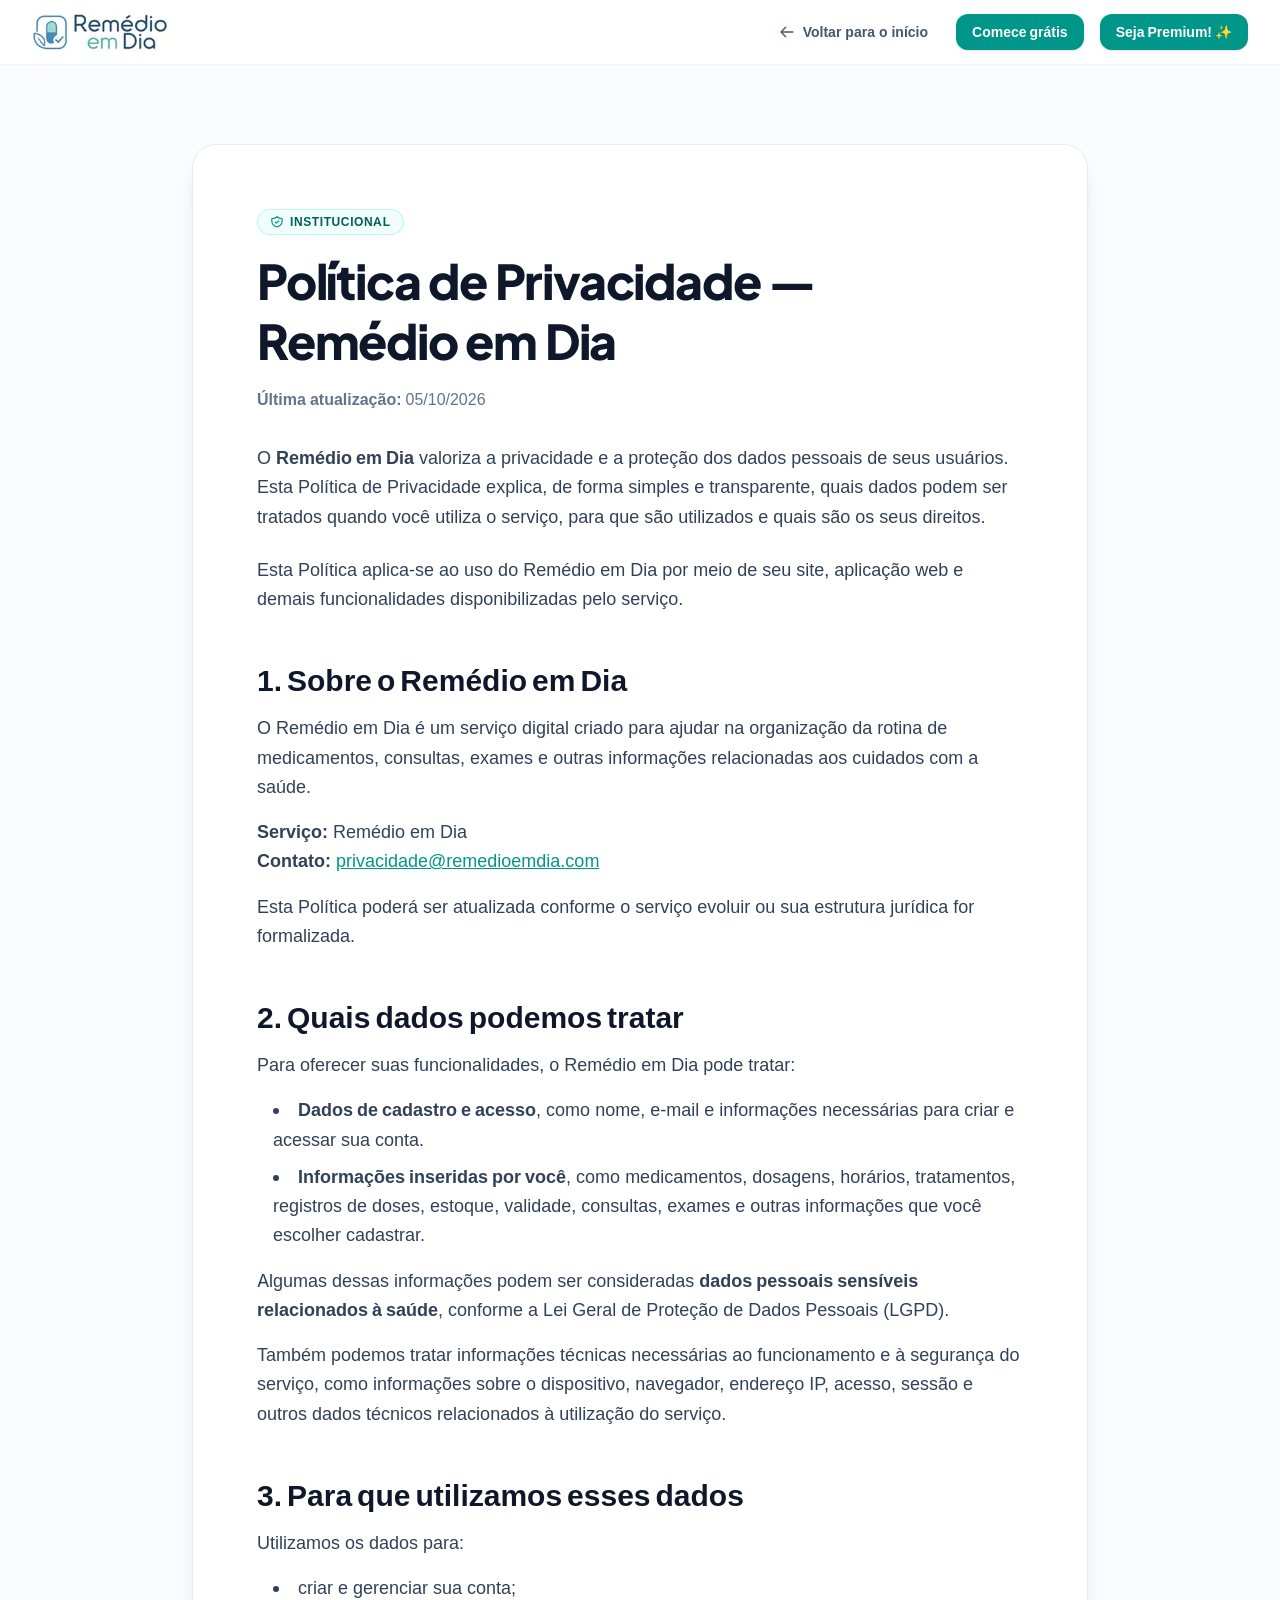
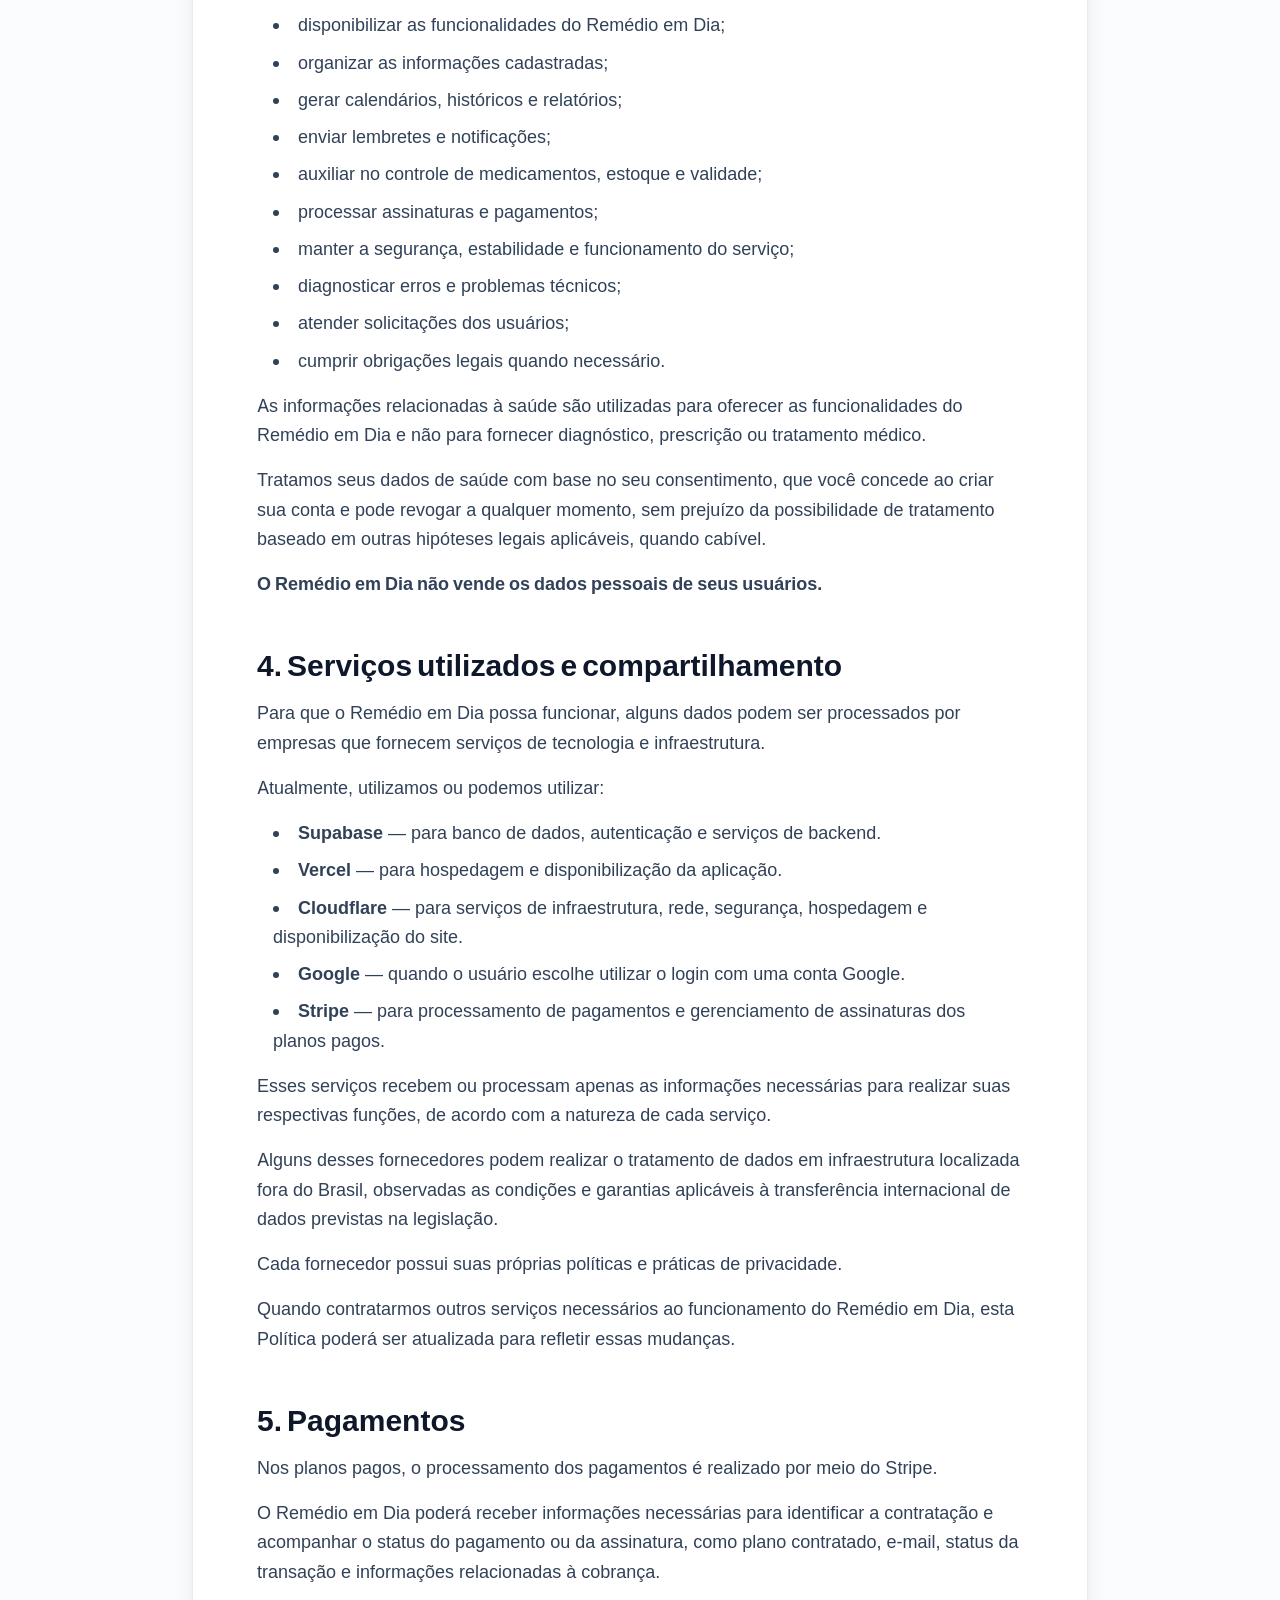
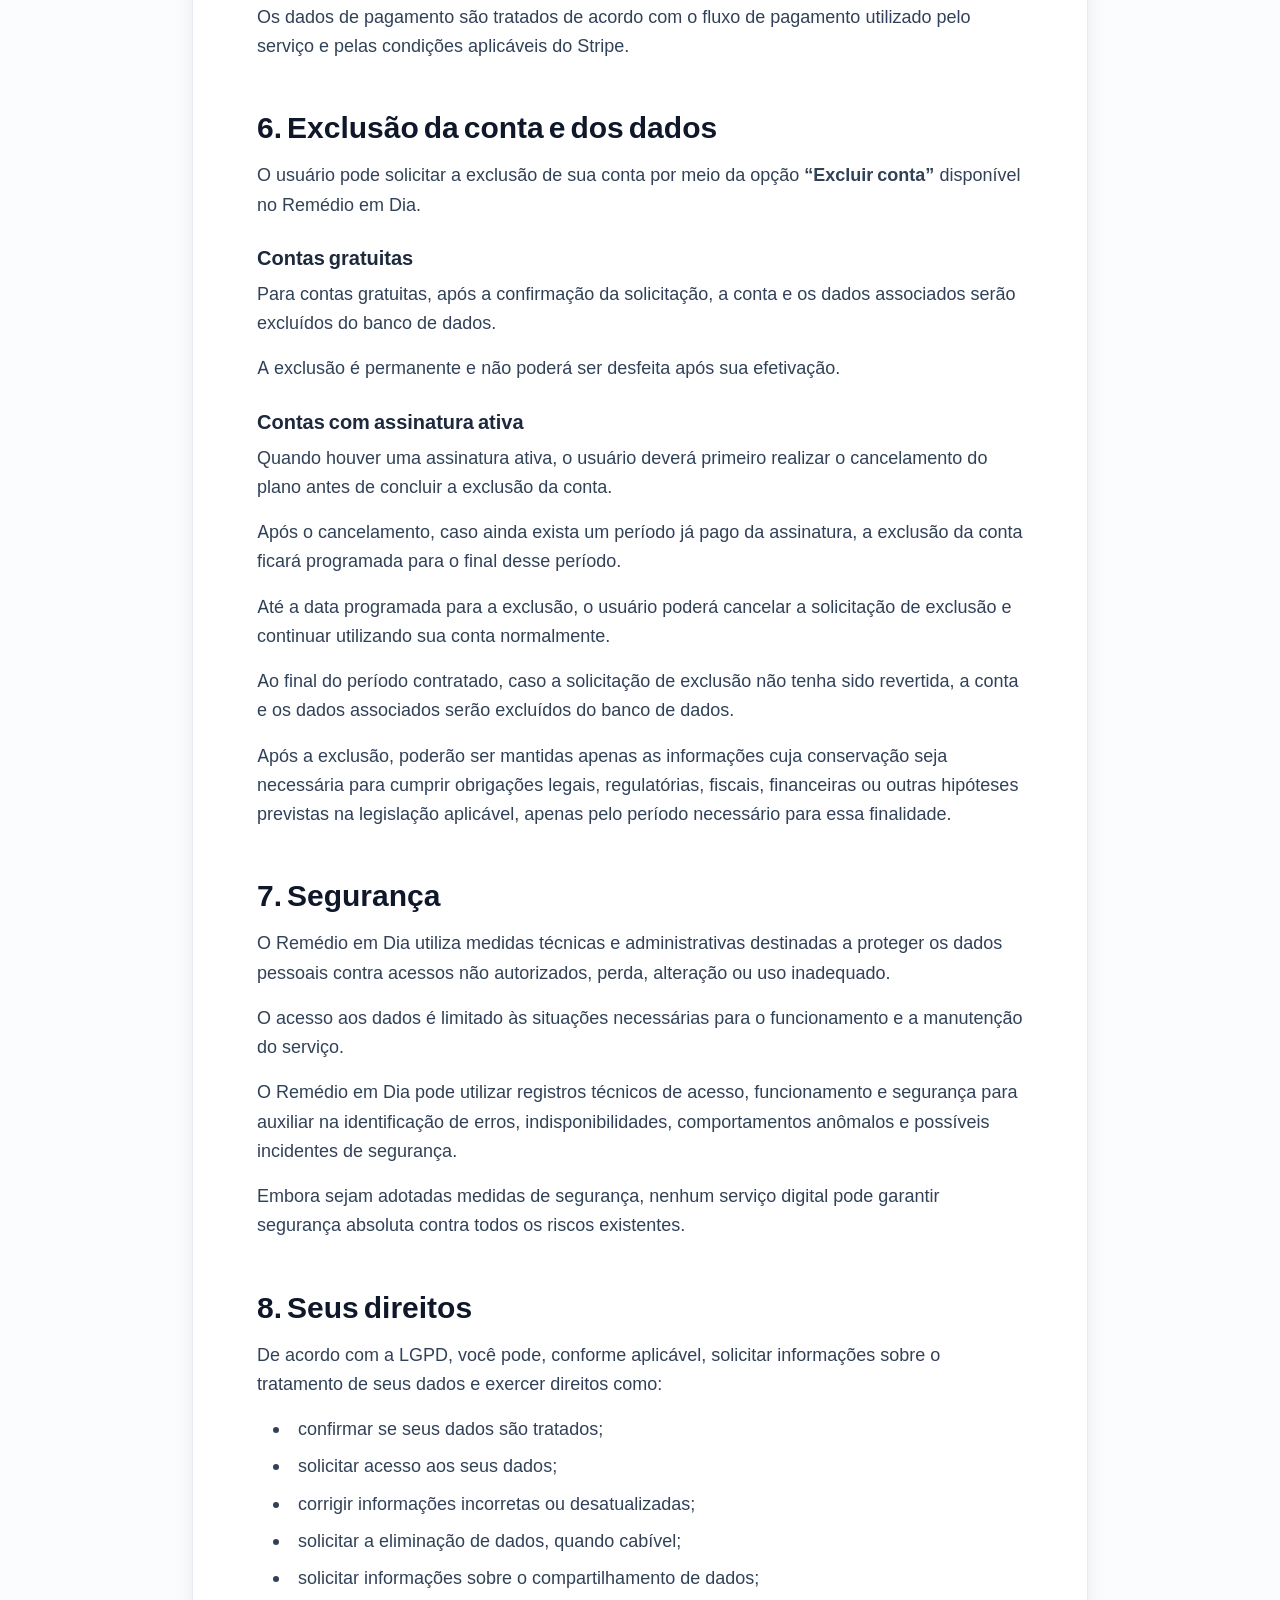
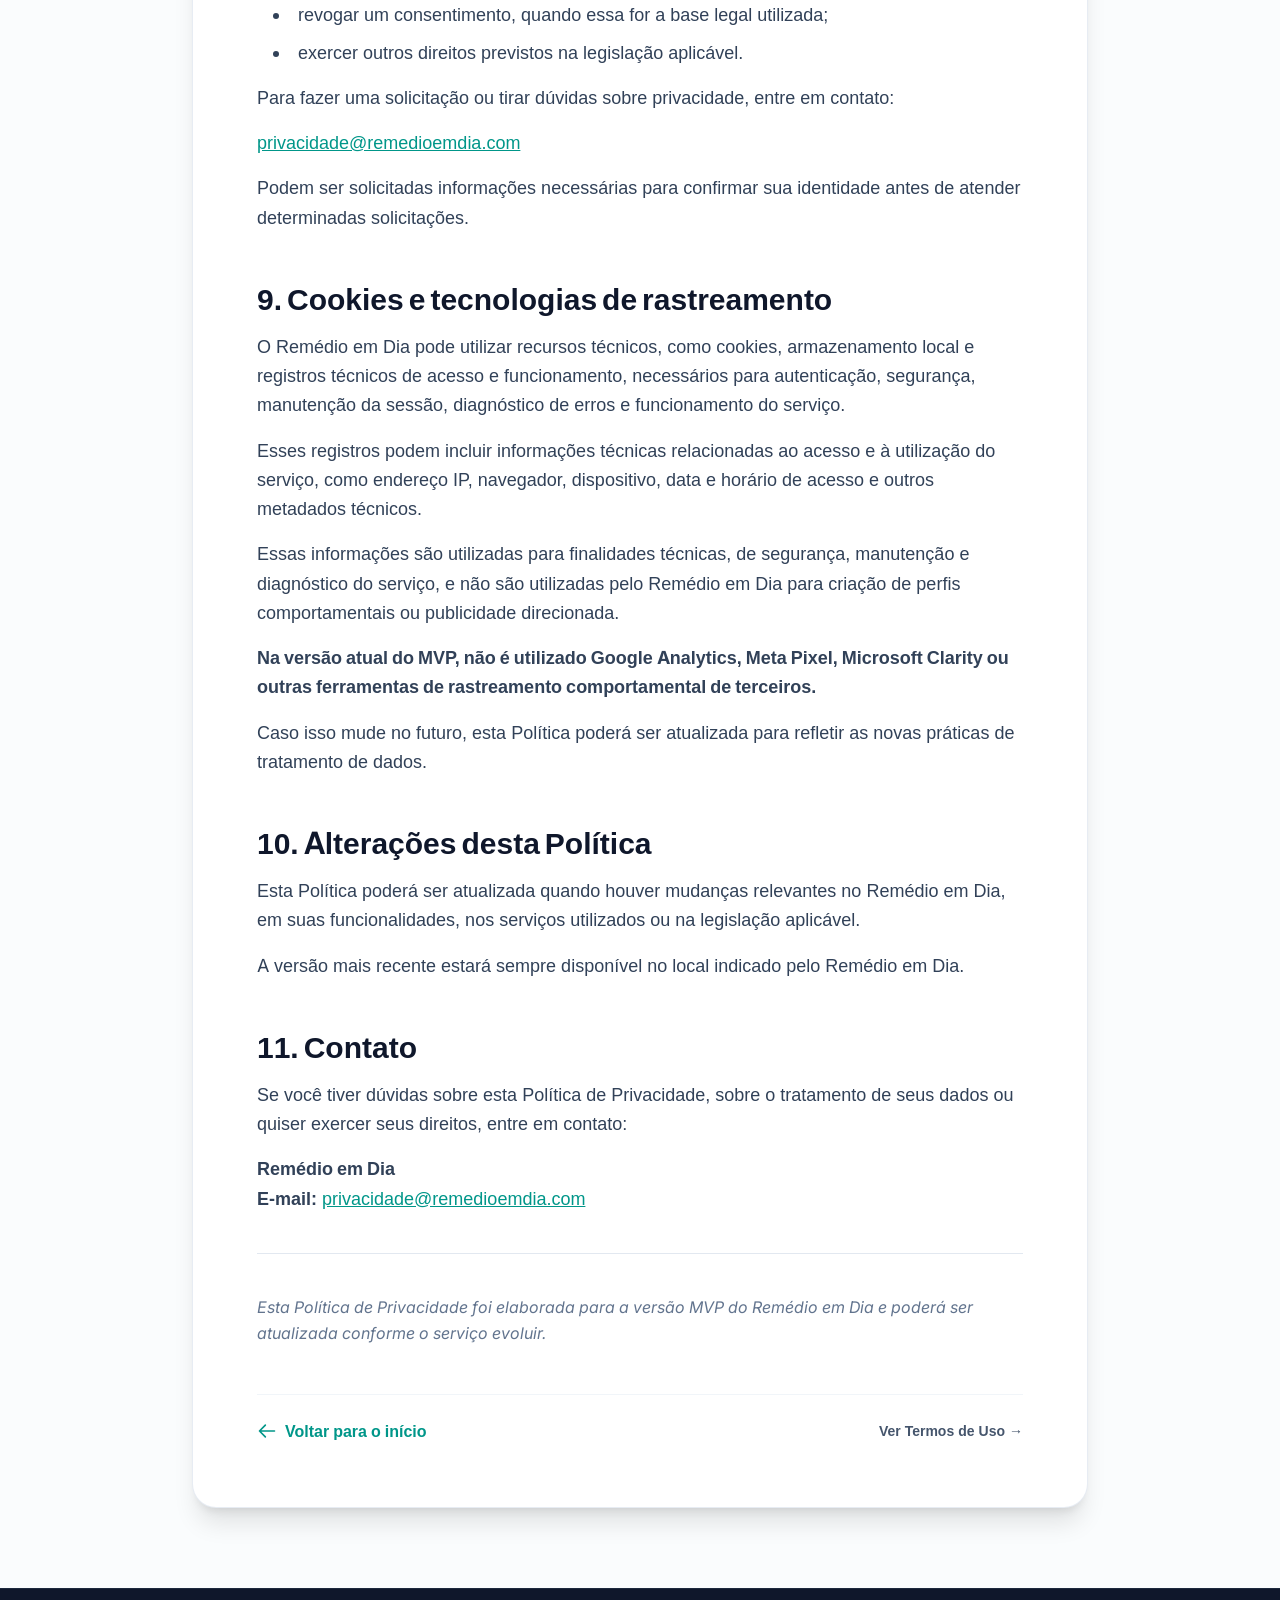
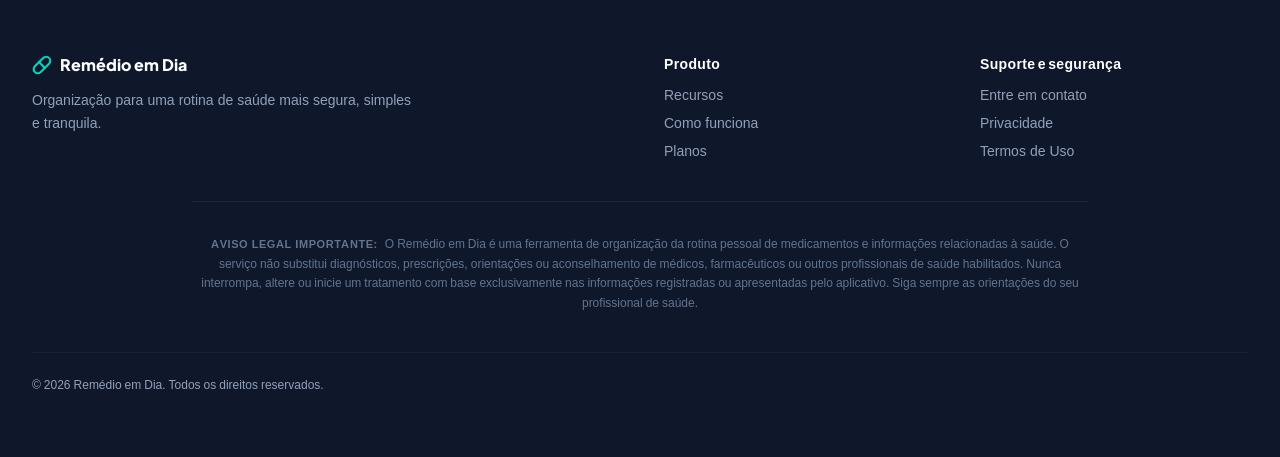
==== commit fa1bc056: "Ajustes 2" ====
--- a/privacidade/index.html
+++ b/privacidade/index.html
@@ -54,7 +54,7 @@
         </a>
 
         <a href="https://app.remedioemdia.com/" target="_blank" rel="noopener noreferrer" class="hidden sm:inline-flex bg-teal-600 hover:bg-teal-700 text-white font-bold px-4 py-2 rounded-xl transition-all shadow-sm text-sm">
-          Começar grátis
+          Comece grátis
         </a>
 
         <a href="https://app.remedioemdia.com/subscribe" target="_blank" rel="noopener noreferrer" class="hidden sm:inline-flex items-center gap-1.5 bg-teal-600 hover:bg-teal-700 text-white font-bold px-4 py-2 rounded-xl transition-all shadow-sm text-sm">
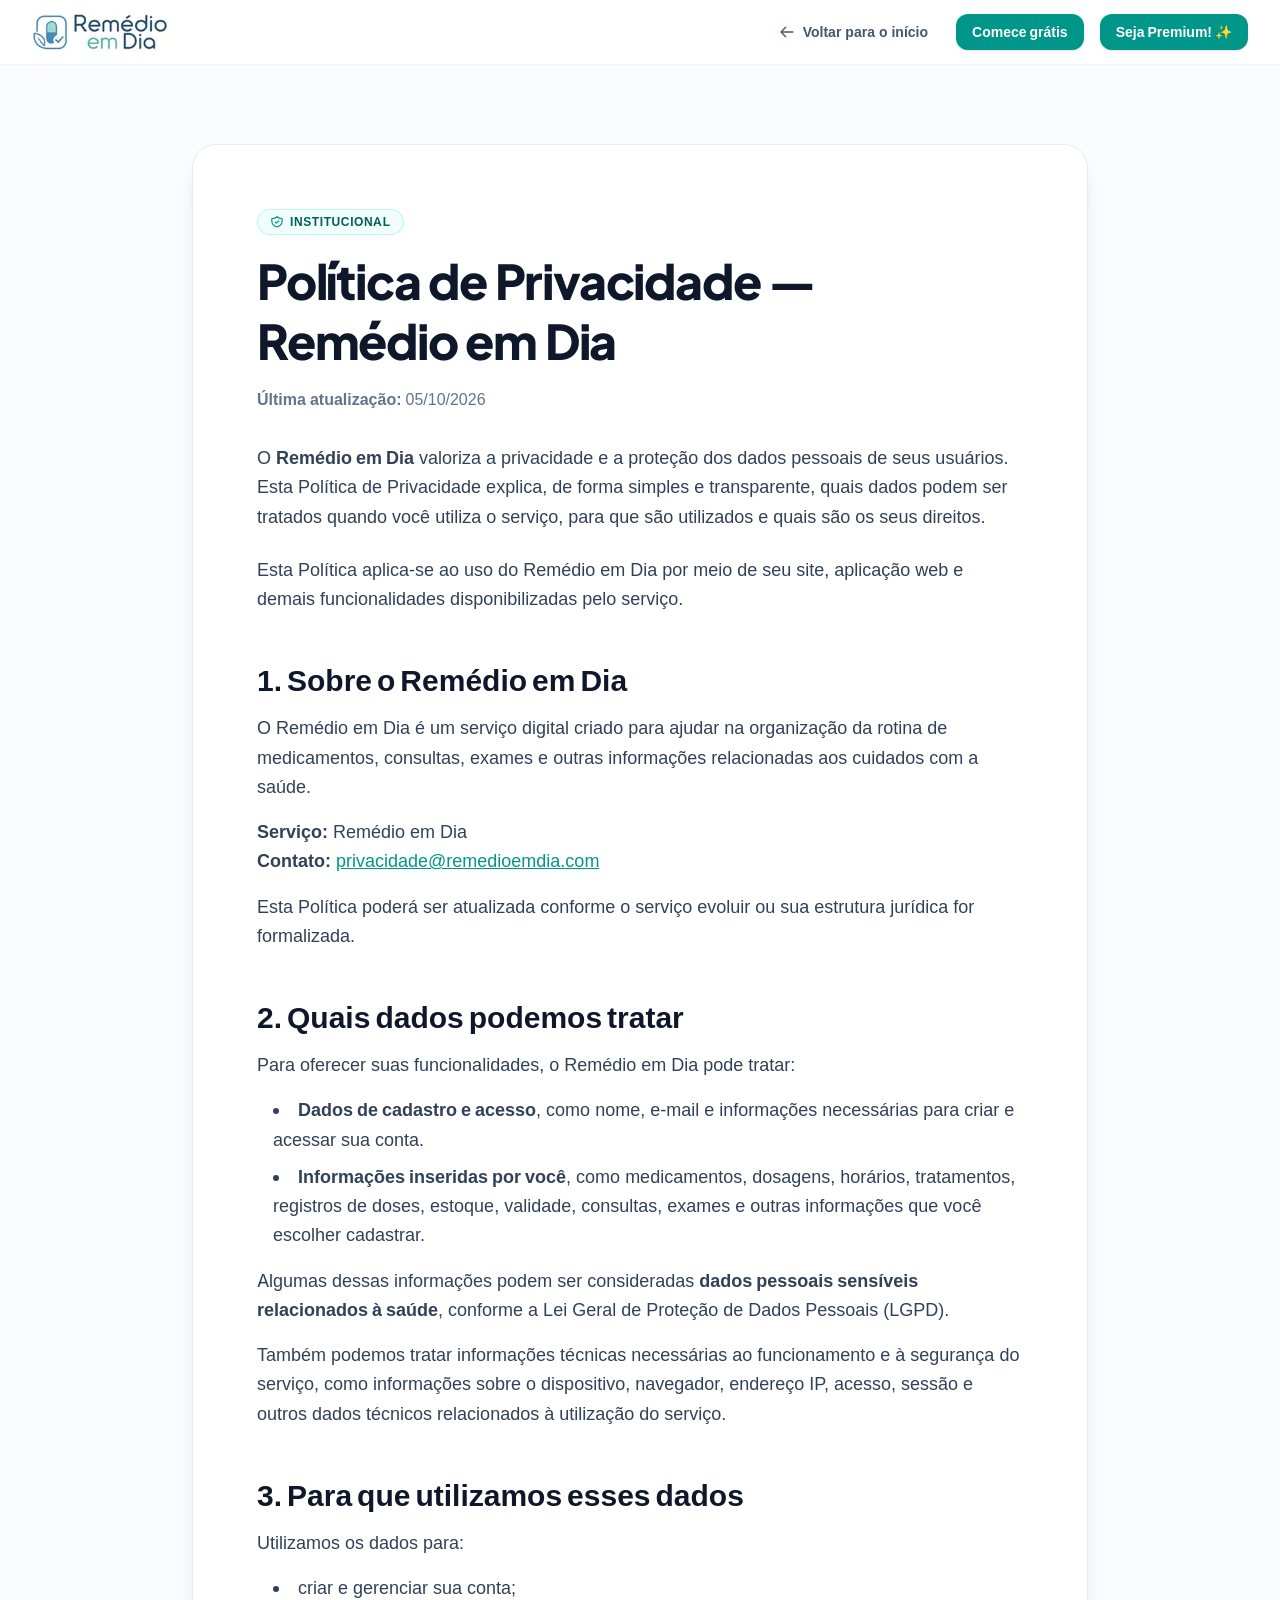
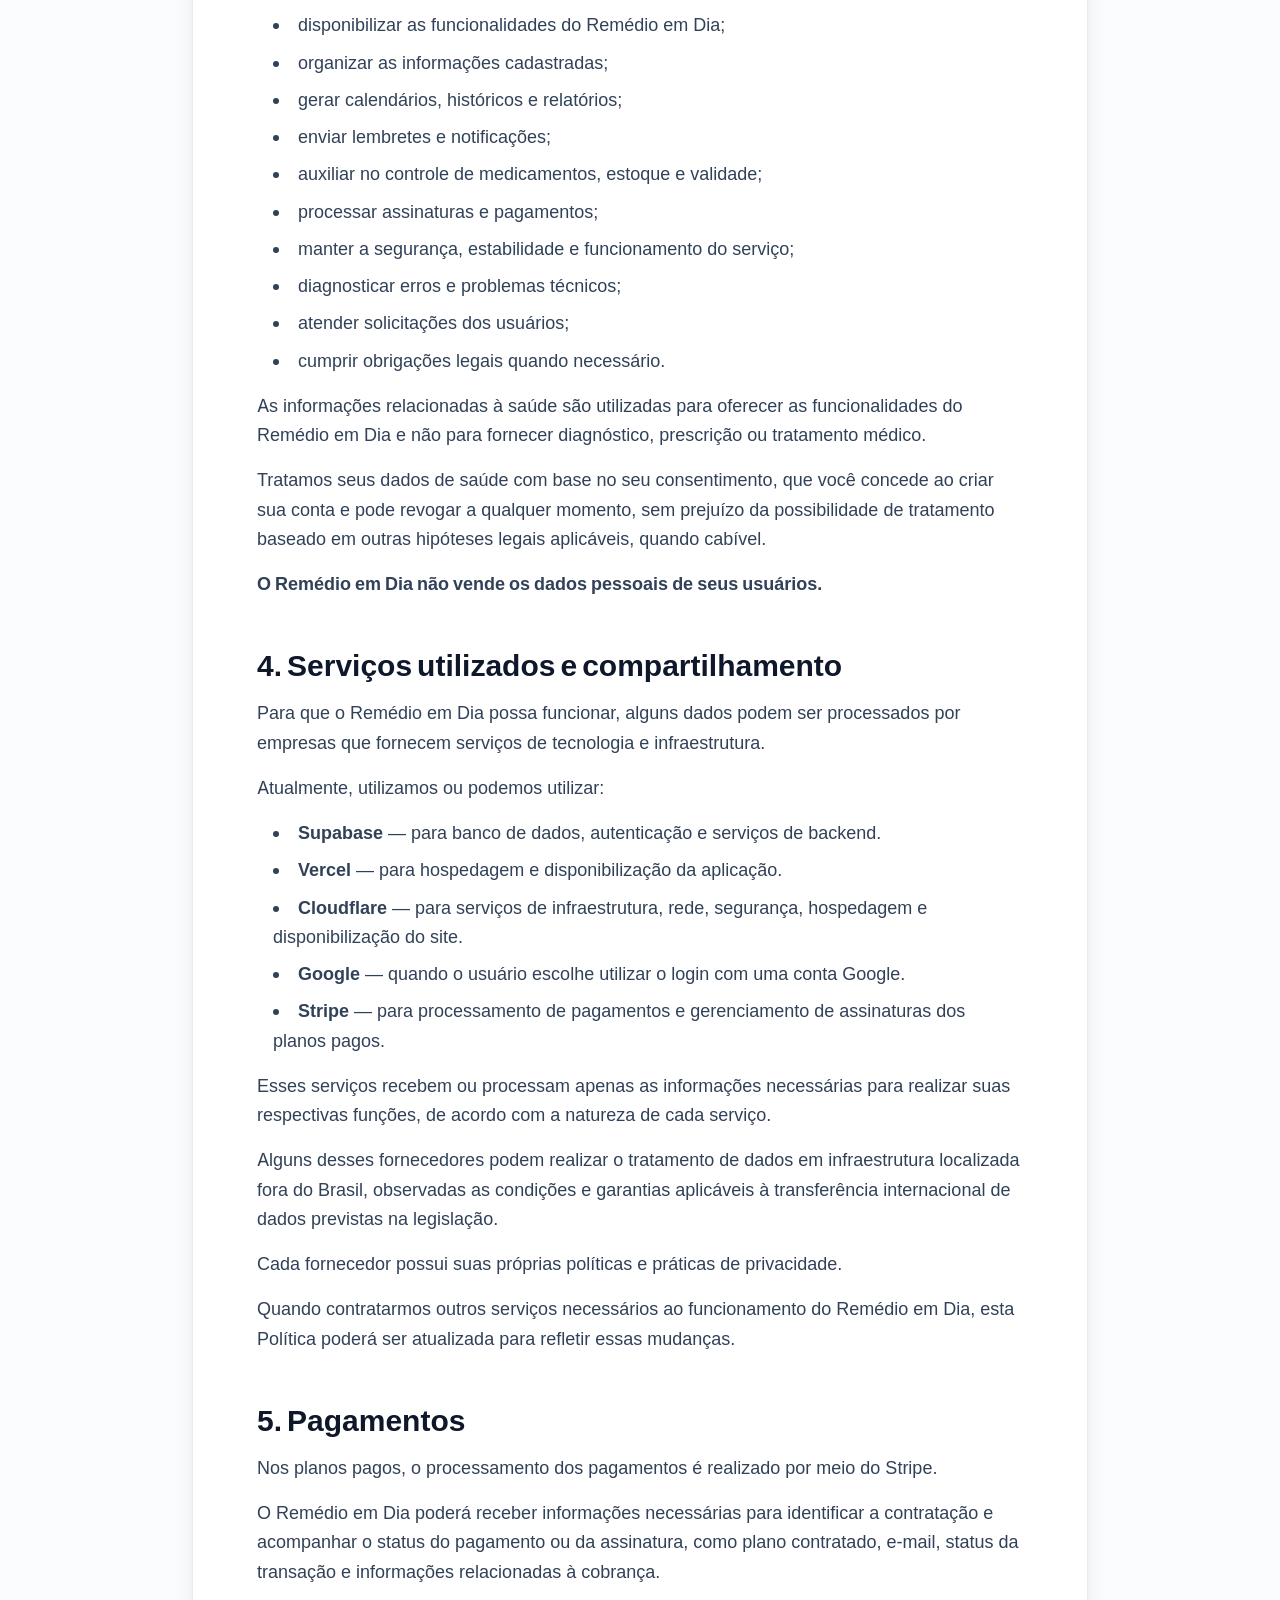
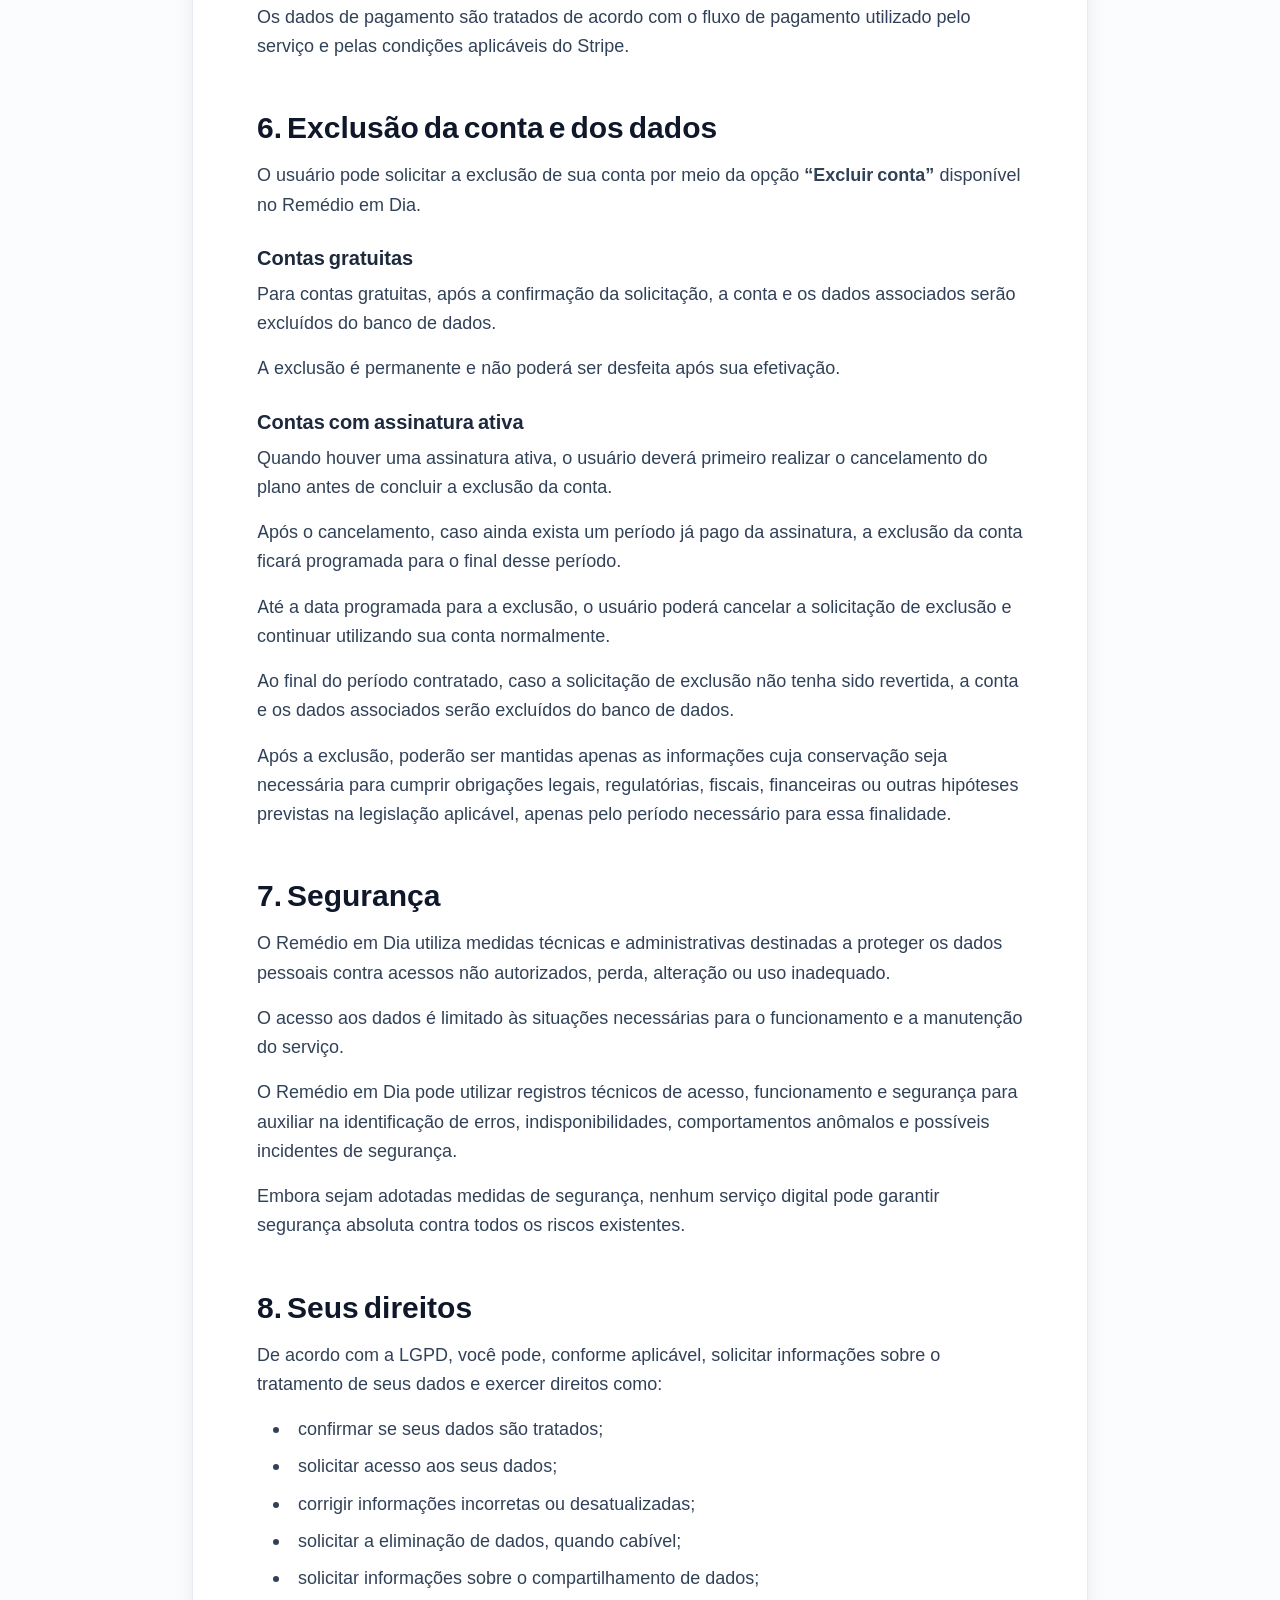
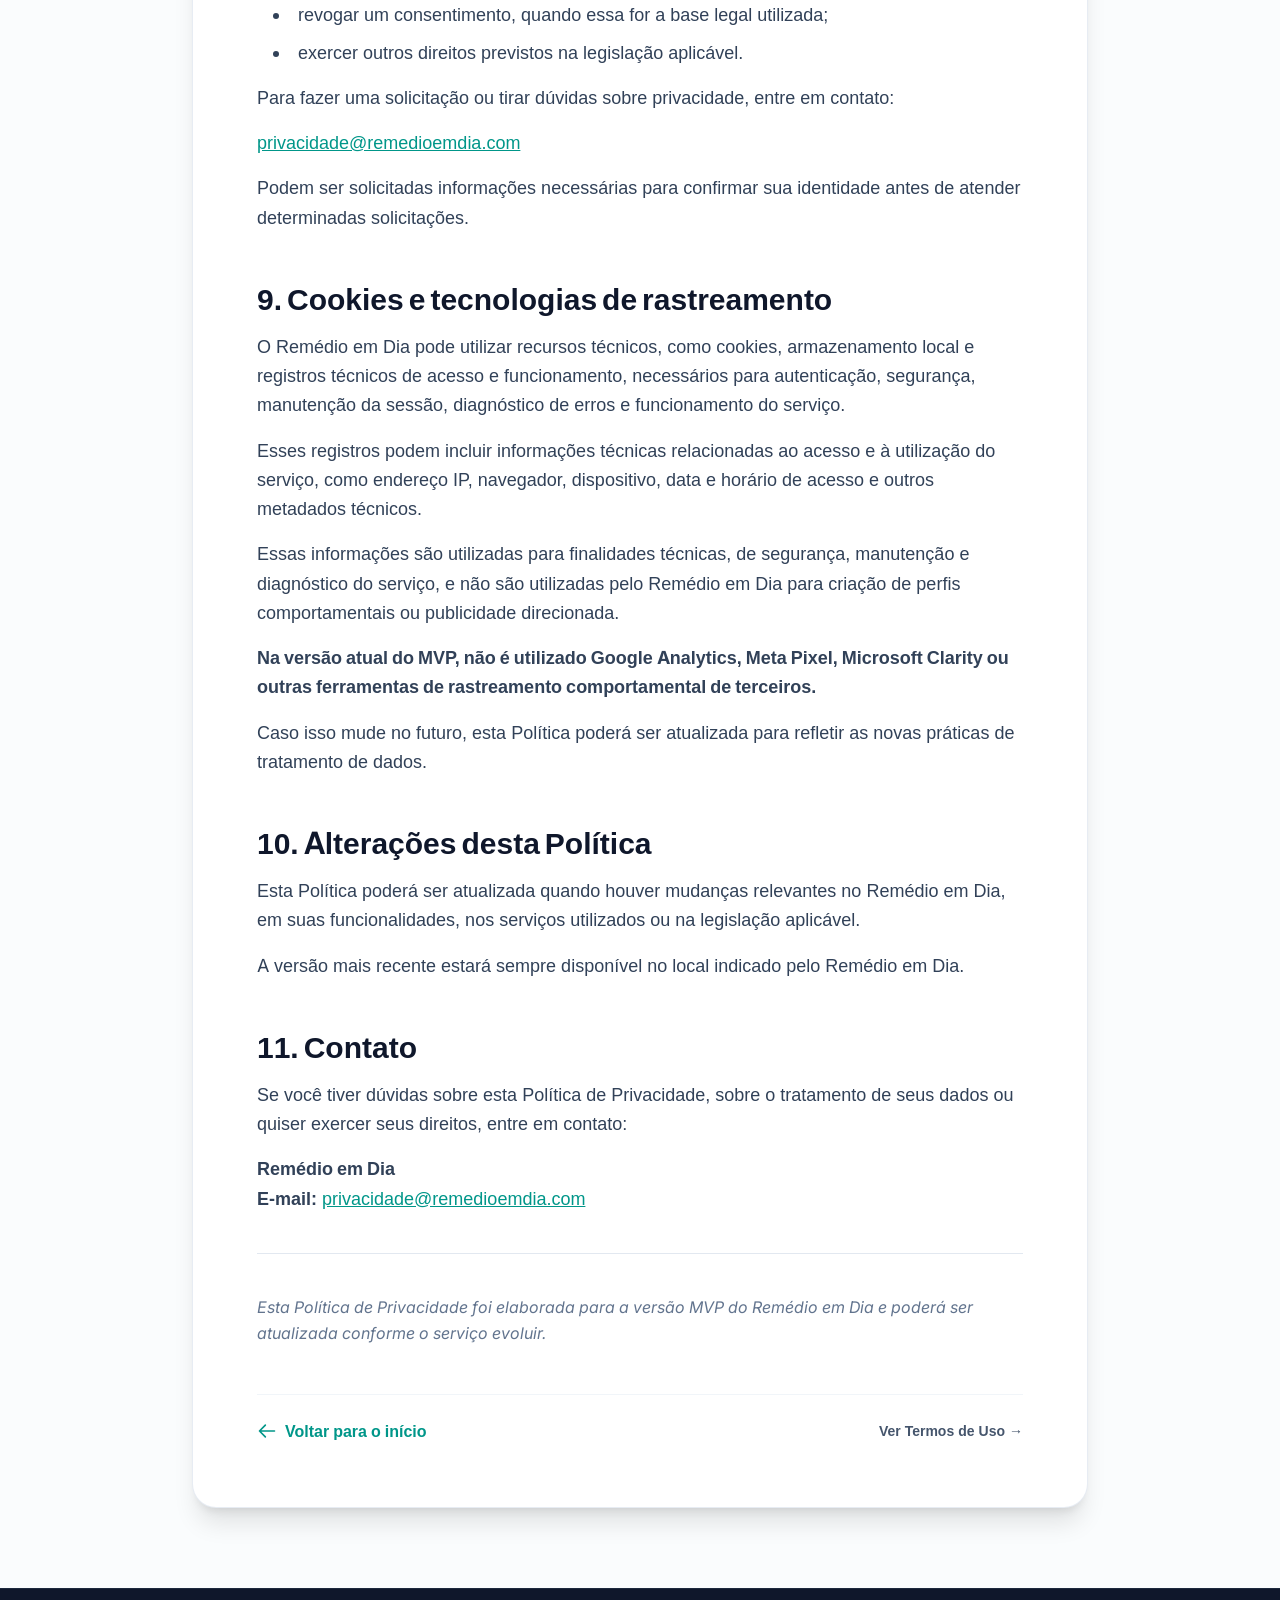
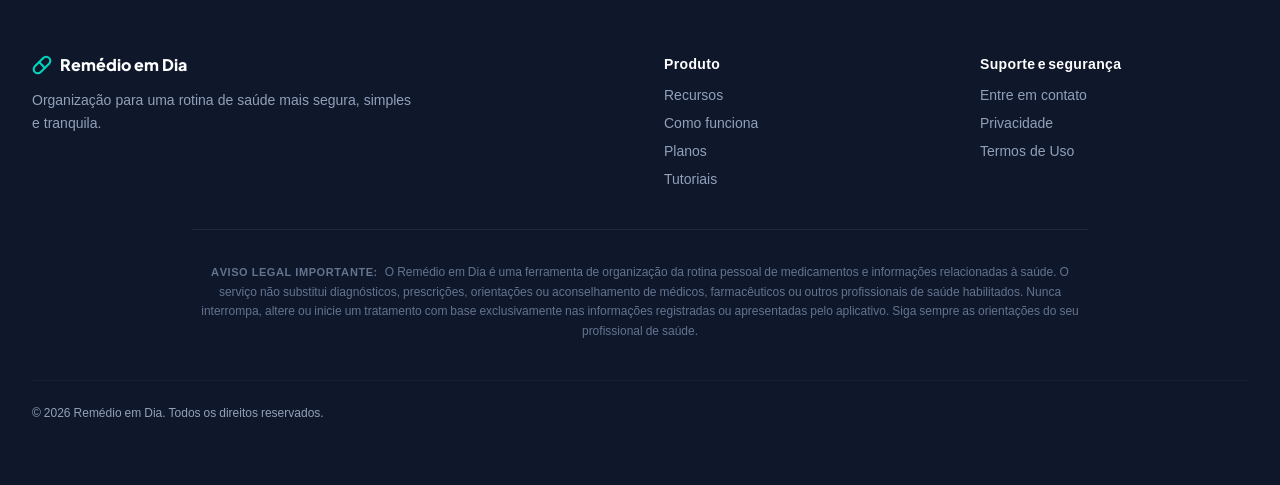
==== commit a6c7a743: "Adição de tutoriais" ====
--- a/privacidade/index.html
+++ b/privacidade/index.html
@@ -18,7 +18,7 @@
   
   <style>
 /*! tailwindcss v4.3.3 | MIT License | https://tailwindcss.com */
-@layer properties{@supports (((-webkit-hyphens:none)) and (not (margin-trim:inline))) or ((-moz-orient:inline) and (not (color:rgb(from red r g b)))){*,:before,:after,::backdrop{--tw-rotate-x:initial;--tw-rotate-y:initial;--tw-rotate-z:initial;--tw-skew-x:initial;--tw-skew-y:initial;--tw-space-y-reverse:0;--tw-border-style:solid;--tw-leading:initial;--tw-font-weight:initial;--tw-tracking:initial;--tw-shadow:0 0 #0000;--tw-shadow-color:initial;--tw-shadow-alpha:100%;--tw-inset-shadow:0 0 #0000;--tw-inset-shadow-color:initial;--tw-inset-shadow-alpha:100%;--tw-ring-color:initial;--tw-ring-shadow:0 0 #0000;--tw-inset-ring-color:initial;--tw-inset-ring-shadow:0 0 #0000;--tw-ring-inset:initial;--tw-ring-offset-width:0px;--tw-ring-offset-color:#fff;--tw-ring-offset-shadow:0 0 #0000;--tw-outline-style:solid;--tw-blur:initial;--tw-brightness:initial;--tw-contrast:initial;--tw-grayscale:initial;--tw-hue-rotate:initial;--tw-invert:initial;--tw-opacity:initial;--tw-saturate:initial;--tw-sepia:initial;--tw-drop-shadow:initial;--tw-drop-shadow-color:initial;--tw-drop-shadow-alpha:100%;--tw-drop-shadow-size:initial;--tw-backdrop-blur:initial;--tw-backdrop-brightness:initial;--tw-backdrop-contrast:initial;--tw-backdrop-grayscale:initial;--tw-backdrop-hue-rotate:initial;--tw-backdrop-invert:initial;--tw-backdrop-opacity:initial;--tw-backdrop-saturate:initial;--tw-backdrop-sepia:initial;--tw-duration:initial;--tw-ease:initial;--tw-scale-x:1;--tw-scale-y:1;--tw-scale-z:1;--tw-translate-x:0;--tw-translate-y:0;--tw-translate-z:0}}}@font-face{font-family:Inter;font-style:normal;font-weight:400;font-display:swap;src:url(/assets/fonts/inter-400-normal.woff2)format("woff2")}@font-face{font-family:Inter;font-style:normal;font-weight:500;font-display:swap;src:url(/assets/fonts/inter-500-normal.woff2)format("woff2")}@font-face{font-family:Inter;font-style:normal;font-weight:600;font-display:swap;src:url(/assets/fonts/inter-600-normal.woff2)format("woff2")}@font-face{font-family:Inter;font-style:normal;font-weight:700;font-display:swap;src:url(/assets/fonts/inter-700-normal.woff2)format("woff2")}@font-face{font-family:Plus Jakarta Sans;font-style:normal;font-weight:500;font-display:swap;src:url(/assets/fonts/plus-jakarta-sans-500-normal.woff2)format("woff2")}@font-face{font-family:Plus Jakarta Sans;font-style:normal;font-weight:600;font-display:swap;src:url(/assets/fonts/plus-jakarta-sans-600-normal.woff2)format("woff2")}@font-face{font-family:Plus Jakarta Sans;font-style:normal;font-weight:700;font-display:swap;src:url(/assets/fonts/plus-jakarta-sans-700-normal.woff2)format("woff2")}@font-face{font-family:Plus Jakarta Sans;font-style:normal;font-weight:800;font-display:swap;src:url(/assets/fonts/plus-jakarta-sans-800-normal.woff2)format("woff2")}@layer theme{:root,:host{--font-sans:"Inter", sans-serif;--font-mono:ui-monospace, SFMono-Regular, Menlo, Monaco, Consolas, "Liberation Mono", "Courier New", monospace;--color-red-50:oklch(97.1% .013 17.38);--color-red-100:oklch(93.6% .032 17.717);--color-red-600:oklch(57.7% .245 27.325);--color-amber-50:oklch(98.7% .022 95.277);--color-amber-100:oklch(96.2% .059 95.617);--color-amber-200:oklch(92.4% .12 95.746);--color-amber-400:oklch(82.8% .189 84.429);--color-amber-500:oklch(76.9% .188 70.08);--color-amber-700:oklch(55.5% .163 48.998);--color-amber-800:oklch(47.3% .137 46.201);--color-teal-50:oklch(98.4% .014 180.72);--color-teal-100:oklch(95.3% .051 180.801);--color-teal-200:oklch(91% .096 180.426);--color-teal-300:oklch(85.5% .138 181.071);--color-teal-400:oklch(77.7% .152 181.912);--color-teal-500:oklch(70.4% .14 182.503);--color-teal-600:oklch(60% .118 184.704);--color-teal-700:oklch(51.1% .096 186.391);--color-teal-800:oklch(43.7% .078 188.216);--color-teal-900:oklch(38.6% .063 188.416);--color-teal-950:oklch(27.7% .046 192.524);--color-blue-50:oklch(97% .014 254.604);--color-blue-100:oklch(93.2% .032 255.585);--color-blue-400:oklch(70.7% .165 254.624);--color-blue-500:oklch(62.3% .214 259.815);--color-blue-600:oklch(54.6% .245 262.881);--color-purple-500:oklch(62.7% .265 303.9);--color-rose-50:oklch(96.9% .015 12.422);--color-rose-100:oklch(94.1% .03 12.58);--color-rose-500:oklch(64.5% .246 16.439);--color-rose-600:oklch(58.6% .253 17.585);--color-slate-50:oklch(98.4% .003 247.858);--color-slate-100:oklch(96.8% .007 247.896);--color-slate-200:oklch(92.9% .013 255.508);--color-slate-300:oklch(86.9% .022 252.894);--color-slate-400:oklch(70.4% .04 256.788);--color-slate-500:oklch(55.4% .046 257.417);--color-slate-600:oklch(44.6% .043 257.281);--color-slate-700:oklch(37.2% .044 257.287);--color-slate-800:oklch(27.9% .041 260.031);--color-slate-900:oklch(20.8% .042 265.755);--color-slate-950:oklch(12.9% .042 264.695);--color-white:#fff;--spacing:.25rem;--container-sm:24rem;--container-md:28rem;--container-lg:32rem;--container-2xl:42rem;--container-3xl:48rem;--container-4xl:56rem;--container-7xl:80rem;--text-xs:.75rem;--text-xs--line-height:calc(1 / .75);--text-sm:.875rem;--text-sm--line-height:calc(1.25 / .875);--text-base:1rem;--text-base--line-height:calc(1.5 / 1);--text-lg:1.125rem;--text-lg--line-height:calc(1.75 / 1.125);--text-xl:1.25rem;--text-xl--line-height:calc(1.75 / 1.25);--text-2xl:1.5rem;--text-2xl--line-height:calc(2 / 1.5);--text-3xl:1.875rem;--text-3xl--line-height:calc(2.25 / 1.875);--text-4xl:2.25rem;--text-4xl--line-height:calc(2.5 / 2.25);--text-5xl:3rem;--text-5xl--line-height:1;--text-6xl:3.75rem;--text-6xl--line-height:1;--font-weight-medium:500;--font-weight-semibold:600;--font-weight-bold:700;--font-weight-extrabold:800;--font-weight-black:900;--tracking-tight:-.025em;--tracking-wide:.025em;--tracking-wider:.05em;--tracking-widest:.1em;--leading-tight:1.25;--leading-normal:1.5;--leading-relaxed:1.625;--radius-lg:.5rem;--radius-xl:.75rem;--radius-2xl:1rem;--radius-3xl:1.5rem;--ease-in:cubic-bezier(.4, 0, 1, 1);--ease-out:cubic-bezier(0, 0, .2, 1);--ease-in-out:cubic-bezier(.4, 0, .2, 1);--animate-pulse:pulse 2s cubic-bezier(.4, 0, .6, 1) infinite;--blur-xs:4px;--aspect-video:16 / 9;--default-transition-duration:.15s;--default-transition-timing-function:cubic-bezier(.4, 0, .2, 1);--default-font-family:var(--font-sans);--default-mono-font-family:var(--font-mono);--font-display:"Plus Jakarta Sans", sans-serif}}@layer base{*,:after,:before,::backdrop{box-sizing:border-box;border:0 solid;margin:0;padding:0}::file-selector-button{box-sizing:border-box;border:0 solid;margin:0;padding:0}html,:host{-webkit-text-size-adjust:100%;tab-size:4;line-height:1.5;font-family:var(--default-font-family,-apple-system, BlinkMacSystemFont, "Segoe UI", Roboto, "Helvetica Neue", "Noto Sans", Arial, sans-serif, "Apple Color Emoji", "Segoe UI Emoji", "Segoe UI Symbol", "Noto Color Emoji");font-feature-settings:var(--default-font-feature-settings,normal);font-variation-settings:var(--default-font-variation-settings,normal);-webkit-tap-highlight-color:transparent}hr{height:0;color:inherit;border-top-width:1px}abbr:where([title]){-webkit-text-decoration:underline dotted;text-decoration:underline dotted}h1,h2,h3,h4,h5,h6{font-size:inherit;font-weight:inherit}a{color:inherit;-webkit-text-decoration:inherit;-webkit-text-decoration:inherit;-webkit-text-decoration:inherit;text-decoration:inherit}b,strong{font-weight:bolder}code,kbd,samp,pre{font-family:var(--default-mono-font-family,ui-monospace, SFMono-Regular, Menlo, Monaco, Consolas, "Liberation Mono", "Courier New", monospace);font-feature-settings:var(--default-mono-font-feature-settings,normal);font-variation-settings:var(--default-mono-font-variation-settings,normal);font-size:1em}small{font-size:80%}sub,sup{vertical-align:baseline;font-size:75%;line-height:0;position:relative}sub{bottom:-.25em}sup{top:-.5em}table{text-indent:0;border-color:inherit;border-collapse:collapse}:-moz-focusring:where(:not(iframe)){outline:auto}progress{vertical-align:baseline}summary{display:list-item}ol,ul,menu{list-style:none}img,svg,video,canvas,audio,iframe,embed,object{vertical-align:middle;display:block}img,video{max-width:100%;height:auto}button,input,select,optgroup,textarea{font:inherit;font-feature-settings:inherit;font-variation-settings:inherit;letter-spacing:inherit;color:inherit;opacity:1;background-color:#0000;border-radius:0}::file-selector-button{font:inherit;font-feature-settings:inherit;font-variation-settings:inherit;letter-spacing:inherit;color:inherit;opacity:1;background-color:#0000;border-radius:0}:where(select:is([multiple],[size])) optgroup{font-weight:bolder}:where(select:is([multiple],[size])) optgroup option{padding-inline-start:20px}::file-selector-button{margin-inline-end:4px}::placeholder{opacity:1}@supports (not ((-webkit-appearance:-apple-pay-button))) or (contain-intrinsic-size:1px){::placeholder{color:currentColor}@supports (color:color-mix(in lab, red, red)){::placeholder{color:color-mix(in oklab, currentcolor 50%, transparent)}}}textarea{resize:vertical}::-webkit-search-decoration{-webkit-appearance:none}::-webkit-date-and-time-value{min-height:1lh;text-align:inherit}::-webkit-datetime-edit{display:inline-flex}::-webkit-datetime-edit-fields-wrapper{padding:0}::-webkit-datetime-edit{padding-block:0}::-webkit-datetime-edit-year-field{padding-block:0}::-webkit-datetime-edit-month-field{padding-block:0}::-webkit-datetime-edit-day-field{padding-block:0}::-webkit-datetime-edit-hour-field{padding-block:0}::-webkit-datetime-edit-minute-field{padding-block:0}::-webkit-datetime-edit-second-field{padding-block:0}::-webkit-datetime-edit-millisecond-field{padding-block:0}::-webkit-datetime-edit-meridiem-field{padding-block:0}::-webkit-calendar-picker-indicator{line-height:1}:-moz-ui-invalid{box-shadow:none}button,input:where([type=button],[type=reset],[type=submit]){appearance:button}::file-selector-button{appearance:button}::-webkit-inner-spin-button{height:auto}::-webkit-outer-spin-button{height:auto}[hidden]:where(:not([hidden=until-found])){display:none!important}}@layer components;@layer utilities{.visible{visibility:visible}.absolute{position:absolute}.fixed{position:fixed}.relative{position:relative}.static{position:static}.inset-0{inset:0}.inset-x-0{inset-inline:0}.inset-x-4{inset-inline:calc(var(--spacing) * 4)}.-top-3{top:calc(var(--spacing) * -3)}.-top-5{top:calc(var(--spacing) * -5)}.top-0{top:0}.top-3{top:calc(var(--spacing) * 3)}.top-4{top:calc(var(--spacing) * 4)}.right-3{right:calc(var(--spacing) * 3)}.right-4{right:calc(var(--spacing) * 4)}.right-6{right:calc(var(--spacing) * 6)}.bottom-0{bottom:0}.bottom-16{bottom:calc(var(--spacing) * 16)}.left-6{left:calc(var(--spacing) * 6)}.z-10{z-index:10}.z-20{z-index:20}.z-30{z-index:30}.z-40{z-index:40}.z-50{z-index:50}.container{width:100%}@media (min-width:40rem){.container{max-width:40rem}}@media (min-width:48rem){.container{max-width:48rem}}@media (min-width:64rem){.container{max-width:64rem}}@media (min-width:80rem){.container{max-width:80rem}}@media (min-width:96rem){.container{max-width:96rem}}.mx-4{margin-inline:calc(var(--spacing) * 4)}.mx-auto{margin-inline:auto}.my-6{margin-block:calc(var(--spacing) * 6)}.my-10{margin-block:calc(var(--spacing) * 10)}.mt-0\.5{margin-top:calc(var(--spacing) * .5)}.mt-1{margin-top:var(--spacing)}.mt-2{margin-top:calc(var(--spacing) * 2)}.mt-3{margin-top:calc(var(--spacing) * 3)}.mt-3\.5{margin-top:calc(var(--spacing) * 3.5)}.mt-4{margin-top:calc(var(--spacing) * 4)}.mt-5{margin-top:calc(var(--spacing) * 5)}.mt-6{margin-top:calc(var(--spacing) * 6)}.mt-8{margin-top:calc(var(--spacing) * 8)}.mt-10{margin-top:calc(var(--spacing) * 10)}.mt-12{margin-top:calc(var(--spacing) * 12)}.mr-1{margin-right:var(--spacing)}.mb-0\.5{margin-bottom:calc(var(--spacing) * .5)}.mb-1{margin-bottom:var(--spacing)}.mb-2{margin-bottom:calc(var(--spacing) * 2)}.mb-2\.5{margin-bottom:calc(var(--spacing) * 2.5)}.mb-3{margin-bottom:calc(var(--spacing) * 3)}.mb-3\.5{margin-bottom:calc(var(--spacing) * 3.5)}.mb-4{margin-bottom:calc(var(--spacing) * 4)}.mb-8{margin-bottom:calc(var(--spacing) * 8)}.mb-12{margin-bottom:calc(var(--spacing) * 12)}.mb-16{margin-bottom:calc(var(--spacing) * 16)}.ml-1{margin-left:var(--spacing)}.ml-10\.5{margin-left:calc(var(--spacing) * 10.5)}.block{display:block}.contents{display:contents}.flex{display:flex}.grid{display:grid}.hidden{display:none}.inline{display:inline}.inline-block{display:inline-block}.inline-flex{display:inline-flex}.table{display:table}.aspect-video{aspect-ratio:var(--aspect-video)}.h-3{height:calc(var(--spacing) * 3)}.h-3\.5{height:calc(var(--spacing) * 3.5)}.h-4{height:calc(var(--spacing) * 4)}.h-5{height:calc(var(--spacing) * 5)}.h-6{height:calc(var(--spacing) * 6)}.h-7{height:calc(var(--spacing) * 7)}.h-8{height:calc(var(--spacing) * 8)}.h-10{height:calc(var(--spacing) * 10)}.h-12{height:calc(var(--spacing) * 12)}.h-16{height:calc(var(--spacing) * 16)}.h-24{height:calc(var(--spacing) * 24)}.h-\[560px\]{height:560px}.h-full{height:100%}.min-h-screen{min-height:100vh}.w-0\.5{width:calc(var(--spacing) * .5)}.w-3{width:calc(var(--spacing) * 3)}.w-3\.5{width:calc(var(--spacing) * 3.5)}.w-4{width:calc(var(--spacing) * 4)}.w-5{width:calc(var(--spacing) * 5)}.w-6{width:calc(var(--spacing) * 6)}.w-7{width:calc(var(--spacing) * 7)}.w-8{width:calc(var(--spacing) * 8)}.w-10{width:calc(var(--spacing) * 10)}.w-12{width:calc(var(--spacing) * 12)}.w-16{width:calc(var(--spacing) * 16)}.w-24{width:calc(var(--spacing) * 24)}.w-28{width:calc(var(--spacing) * 28)}.w-auto{width:auto}.w-full{width:100%}.w-px{width:1px}.max-w-2xl{max-width:var(--container-2xl)}.max-w-3xl{max-width:var(--container-3xl)}.max-w-4xl{max-width:var(--container-4xl)}.max-w-7xl{max-width:var(--container-7xl)}.max-w-lg{max-width:var(--container-lg)}.max-w-md{max-width:var(--container-md)}.max-w-sm{max-width:var(--container-sm)}.min-w-\[32px\]{min-width:32px}.flex-1{flex:1}.shrink-0{flex-shrink:0}.scale-\[0\.98\]{scale:.98}.-rotate-90{rotate:-90deg}.rotate-90{rotate:90deg}.rotate-270{rotate:270deg}.transform{transform:var(--tw-rotate-x,) var(--tw-rotate-y,) var(--tw-rotate-z,) var(--tw-skew-x,) var(--tw-skew-y,)}.animate-pulse{animation:var(--animate-pulse)}.cursor-pointer{cursor:pointer}.resize{resize:both}.scrollbar-none{scrollbar-width:none}.list-inside{list-style-position:inside}.list-disc{list-style-type:disc}.grid-cols-1{grid-template-columns:repeat(1,minmax(0,1fr))}.grid-cols-3{grid-template-columns:repeat(3,minmax(0,1fr))}.flex-col{flex-direction:column}.flex-wrap{flex-wrap:wrap}.items-baseline{align-items:baseline}.items-center{align-items:center}.items-start{align-items:flex-start}.justify-between{justify-content:space-between}.justify-center{justify-content:center}.gap-1{gap:var(--spacing)}.gap-1\.5{gap:calc(var(--spacing) * 1.5)}.gap-2{gap:calc(var(--spacing) * 2)}.gap-2\.5{gap:calc(var(--spacing) * 2.5)}.gap-3{gap:calc(var(--spacing) * 3)}.gap-3\.5{gap:calc(var(--spacing) * 3.5)}.gap-4{gap:calc(var(--spacing) * 4)}.gap-6{gap:calc(var(--spacing) * 6)}.gap-8{gap:calc(var(--spacing) * 8)}:where(.space-y-2>:not(:last-child)){--tw-space-y-reverse:0;margin-block-start:calc(calc(var(--spacing) * 2) * var(--tw-space-y-reverse));margin-block-end:calc(calc(var(--spacing) * 2) * calc(1 - var(--tw-space-y-reverse)))}:where(.space-y-2\.5>:not(:last-child)){--tw-space-y-reverse:0;margin-block-start:calc(calc(var(--spacing) * 2.5) * var(--tw-space-y-reverse));margin-block-end:calc(calc(var(--spacing) * 2.5) * calc(1 - var(--tw-space-y-reverse)))}:where(.space-y-3>:not(:last-child)){--tw-space-y-reverse:0;margin-block-start:calc(calc(var(--spacing) * 3) * var(--tw-space-y-reverse));margin-block-end:calc(calc(var(--spacing) * 3) * calc(1 - var(--tw-space-y-reverse)))}:where(.space-y-3\.5>:not(:last-child)){--tw-space-y-reverse:0;margin-block-start:calc(calc(var(--spacing) * 3.5) * var(--tw-space-y-reverse));margin-block-end:calc(calc(var(--spacing) * 3.5) * calc(1 - var(--tw-space-y-reverse)))}:where(.space-y-4>:not(:last-child)){--tw-space-y-reverse:0;margin-block-start:calc(calc(var(--spacing) * 4) * var(--tw-space-y-reverse));margin-block-end:calc(calc(var(--spacing) * 4) * calc(1 - var(--tw-space-y-reverse)))}:where(.space-y-6>:not(:last-child)){--tw-space-y-reverse:0;margin-block-start:calc(calc(var(--spacing) * 6) * var(--tw-space-y-reverse));margin-block-end:calc(calc(var(--spacing) * 6) * calc(1 - var(--tw-space-y-reverse)))}:where(.space-y-10>:not(:last-child)){--tw-space-y-reverse:0;margin-block-start:calc(calc(var(--spacing) * 10) * var(--tw-space-y-reverse));margin-block-end:calc(calc(var(--spacing) * 10) * calc(1 - var(--tw-space-y-reverse)))}.overflow-hidden{overflow:hidden}.overflow-y-auto{overflow-y:auto}.scroll-smooth{scroll-behavior:smooth}.rounded{border-radius:.25rem}.rounded-2xl{border-radius:var(--radius-2xl)}.rounded-3xl{border-radius:var(--radius-3xl)}.rounded-\[2\.5rem\]{border-radius:2.5rem}.rounded-full{border-radius:3.40282e38px}.rounded-lg{border-radius:var(--radius-lg)}.rounded-xl{border-radius:var(--radius-xl)}.rounded-b-xl{border-bottom-right-radius:var(--radius-xl);border-bottom-left-radius:var(--radius-xl)}.border{border-style:var(--tw-border-style);border-width:1px}.border-0{border-style:var(--tw-border-style);border-width:0}.border-2{border-style:var(--tw-border-style);border-width:2px}.border-\[10px\]{border-style:var(--tw-border-style);border-width:10px}.border-x{border-inline-style:var(--tw-border-style);border-inline-width:1px}.border-y{border-block-style:var(--tw-border-style);border-block-width:1px}.border-t{border-top-style:var(--tw-border-style);border-top-width:1px}.border-b{border-bottom-style:var(--tw-border-style);border-bottom-width:1px}.border-l-0{border-left-style:var(--tw-border-style);border-left-width:0}.border-dashed{--tw-border-style:dashed;border-style:dashed}.border-\[\#E9D5FF\]{border-color:#e9d5ff}.border-\[\#EDF2F7\]{border-color:#edf2f7}.border-amber-100{border-color:var(--color-amber-100)}.border-amber-200{border-color:var(--color-amber-200)}.border-amber-400{border-color:var(--color-amber-400)}.border-blue-100{border-color:var(--color-blue-100)}.border-blue-400{border-color:var(--color-blue-400)}.border-red-100{border-color:var(--color-red-100)}.border-rose-100\/30{border-color:#ffe4e64d}@supports (color:color-mix(in lab, red, red)){.border-rose-100\/30{border-color:color-mix(in oklab, var(--color-rose-100) 30%, transparent)}}.border-slate-50{border-color:var(--color-slate-50)}.border-slate-100{border-color:var(--color-slate-100)}.border-slate-200{border-color:var(--color-slate-200)}.border-slate-200\/80{border-color:#e2e8f0cc}@supports (color:color-mix(in lab, red, red)){.border-slate-200\/80{border-color:color-mix(in oklab, var(--color-slate-200) 80%, transparent)}}.border-slate-300{border-color:var(--color-slate-300)}.border-slate-800{border-color:var(--color-slate-800)}.border-slate-800\/60{border-color:#1d293d99}@supports (color:color-mix(in lab, red, red)){.border-slate-800\/60{border-color:color-mix(in oklab, var(--color-slate-800) 60%, transparent)}}.border-teal-100{border-color:var(--color-teal-100)}.border-teal-100\/30{border-color:#cbfbf14d}@supports (color:color-mix(in lab, red, red)){.border-teal-100\/30{border-color:color-mix(in oklab, var(--color-teal-100) 30%, transparent)}}.border-teal-100\/35{border-color:#cbfbf159}@supports (color:color-mix(in lab, red, red)){.border-teal-100\/35{border-color:color-mix(in oklab, var(--color-teal-100) 35%, transparent)}}.border-teal-100\/50{border-color:#cbfbf180}@supports (color:color-mix(in lab, red, red)){.border-teal-100\/50{border-color:color-mix(in oklab, var(--color-teal-100) 50%, transparent)}}.border-teal-200{border-color:var(--color-teal-200)}.border-teal-200\/60{border-color:#96f7e499}@supports (color:color-mix(in lab, red, red)){.border-teal-200\/60{border-color:color-mix(in oklab, var(--color-teal-200) 60%, transparent)}}.border-teal-500{border-color:var(--color-teal-500)}.border-teal-500\/40{border-color:#00baa766}@supports (color:color-mix(in lab, red, red)){.border-teal-500\/40{border-color:color-mix(in oklab, var(--color-teal-500) 40%, transparent)}}.border-teal-600{border-color:var(--color-teal-600)}.border-teal-800{border-color:var(--color-teal-800)}.bg-\[\#3B82F6\]{background-color:#3b82f6}.bg-\[\#EFF6FF\]{background-color:#eff6ff}.bg-\[\#F4F7F9\]{background-color:#f4f7f9}.bg-\[\#F8FAFC\]{background-color:#f8fafc}.bg-\[\#FAF5FF\]{background-color:#faf5ff}.bg-amber-50{background-color:var(--color-amber-50)}.bg-amber-500{background-color:var(--color-amber-500)}.bg-blue-50\/50{background-color:#eff6ff80}@supports (color:color-mix(in lab, red, red)){.bg-blue-50\/50{background-color:color-mix(in oklab, var(--color-blue-50) 50%, transparent)}}.bg-blue-500{background-color:var(--color-blue-500)}.bg-red-50\/50{background-color:#fef2f280}@supports (color:color-mix(in lab, red, red)){.bg-red-50\/50{background-color:color-mix(in oklab, var(--color-red-50) 50%, transparent)}}.bg-rose-50{background-color:var(--color-rose-50)}.bg-slate-50{background-color:var(--color-slate-50)}.bg-slate-50\/35{background-color:#f8fafc59}@supports (color:color-mix(in lab, red, red)){.bg-slate-50\/35{background-color:color-mix(in oklab, var(--color-slate-50) 35%, transparent)}}.bg-slate-50\/50{background-color:#f8fafc80}@supports (color:color-mix(in lab, red, red)){.bg-slate-50\/50{background-color:color-mix(in oklab, var(--color-slate-50) 50%, transparent)}}.bg-slate-50\/60{background-color:#f8fafc99}@supports (color:color-mix(in lab, red, red)){.bg-slate-50\/60{background-color:color-mix(in oklab, var(--color-slate-50) 60%, transparent)}}.bg-slate-100{background-color:var(--color-slate-100)}.bg-slate-100\/40{background-color:#f1f5f966}@supports (color:color-mix(in lab, red, red)){.bg-slate-100\/40{background-color:color-mix(in oklab, var(--color-slate-100) 40%, transparent)}}.bg-slate-100\/50{background-color:#f1f5f980}@supports (color:color-mix(in lab, red, red)){.bg-slate-100\/50{background-color:color-mix(in oklab, var(--color-slate-100) 50%, transparent)}}.bg-slate-200{background-color:var(--color-slate-200)}.bg-slate-300{background-color:var(--color-slate-300)}.bg-slate-800{background-color:var(--color-slate-800)}.bg-slate-900{background-color:var(--color-slate-900)}.bg-slate-900\/60{background-color:#0f172b99}@supports (color:color-mix(in lab, red, red)){.bg-slate-900\/60{background-color:color-mix(in oklab, var(--color-slate-900) 60%, transparent)}}.bg-teal-50{background-color:var(--color-teal-50)}.bg-teal-50\/20{background-color:#f0fdfa33}@supports (color:color-mix(in lab, red, red)){.bg-teal-50\/20{background-color:color-mix(in oklab, var(--color-teal-50) 20%, transparent)}}.bg-teal-50\/50{background-color:#f0fdfa80}@supports (color:color-mix(in lab, red, red)){.bg-teal-50\/50{background-color:color-mix(in oklab, var(--color-teal-50) 50%, transparent)}}.bg-teal-100{background-color:var(--color-teal-100)}.bg-teal-500{background-color:var(--color-teal-500)}.bg-teal-600{background-color:var(--color-teal-600)}.bg-teal-800{background-color:var(--color-teal-800)}.bg-teal-900{background-color:var(--color-teal-900)}.bg-teal-950{background-color:var(--color-teal-950)}.bg-transparent{background-color:#0000}.bg-white{background-color:var(--color-white)}.fill-amber-100{fill:var(--color-amber-100)}.fill-teal-100{fill:var(--color-teal-100)}.stroke-\[3\]{stroke-width:3px}.object-contain{object-fit:contain}.object-cover{object-fit:cover}.p-1{padding:var(--spacing)}.p-2{padding:calc(var(--spacing) * 2)}.p-2\.5{padding:calc(var(--spacing) * 2.5)}.p-3{padding:calc(var(--spacing) * 3)}.p-4{padding:calc(var(--spacing) * 4)}.p-5{padding:calc(var(--spacing) * 5)}.p-6{padding:calc(var(--spacing) * 6)}.p-8{padding:calc(var(--spacing) * 8)}.px-1{padding-inline:var(--spacing)}.px-1\.5{padding-inline:calc(var(--spacing) * 1.5)}.px-2{padding-inline:calc(var(--spacing) * 2)}.px-2\.5{padding-inline:calc(var(--spacing) * 2.5)}.px-3{padding-inline:calc(var(--spacing) * 3)}.px-3\.5{padding-inline:calc(var(--spacing) * 3.5)}.px-4{padding-inline:calc(var(--spacing) * 4)}.px-6{padding-inline:calc(var(--spacing) * 6)}.px-8{padding-inline:calc(var(--spacing) * 8)}.py-0\.5{padding-block:calc(var(--spacing) * .5)}.py-1{padding-block:var(--spacing)}.py-1\.5{padding-block:calc(var(--spacing) * 1.5)}.py-2{padding-block:calc(var(--spacing) * 2)}.py-2\.5{padding-block:calc(var(--spacing) * 2.5)}.py-3{padding-block:calc(var(--spacing) * 3)}.py-4{padding-block:calc(var(--spacing) * 4)}.py-6{padding-block:calc(var(--spacing) * 6)}.py-10{padding-block:calc(var(--spacing) * 10)}.py-12{padding-block:calc(var(--spacing) * 12)}.py-20{padding-block:calc(var(--spacing) * 20)}.pt-2{padding-top:calc(var(--spacing) * 2)}.pt-3{padding-top:calc(var(--spacing) * 3)}.pt-3\.5{padding-top:calc(var(--spacing) * 3.5)}.pt-4{padding-top:calc(var(--spacing) * 4)}.pt-6{padding-top:calc(var(--spacing) * 6)}.pt-7{padding-top:calc(var(--spacing) * 7)}.pt-8{padding-top:calc(var(--spacing) * 8)}.pb-16{padding-bottom:calc(var(--spacing) * 16)}.pl-0{padding-left:0}.pl-2{padding-left:calc(var(--spacing) * 2)}.text-center{text-align:center}.text-left{text-align:left}.font-display{font-family:var(--font-display)}.font-sans{font-family:var(--font-sans)}.text-2xl{font-size:var(--text-2xl);line-height:var(--tw-leading,var(--text-2xl--line-height))}.text-3xl{font-size:var(--text-3xl);line-height:var(--tw-leading,var(--text-3xl--line-height))}.text-4xl{font-size:var(--text-4xl);line-height:var(--tw-leading,var(--text-4xl--line-height))}.text-base{font-size:var(--text-base);line-height:var(--tw-leading,var(--text-base--line-height))}.text-lg{font-size:var(--text-lg);line-height:var(--tw-leading,var(--text-lg--line-height))}.text-sm{font-size:var(--text-sm);line-height:var(--tw-leading,var(--text-sm--line-height))}.text-xl{font-size:var(--text-xl);line-height:var(--tw-leading,var(--text-xl--line-height))}.text-xs{font-size:var(--text-xs);line-height:var(--tw-leading,var(--text-xs--line-height))}.text-\[7px\]{font-size:7px}.text-\[8px\]{font-size:8px}.text-\[9px\]{font-size:9px}.text-\[10px\]{font-size:10px}.text-\[11px\]{font-size:11px}.leading-none{--tw-leading:1;line-height:1}.leading-normal{--tw-leading:var(--leading-normal);line-height:var(--leading-normal)}.leading-relaxed{--tw-leading:var(--leading-relaxed);line-height:var(--leading-relaxed)}.leading-tight{--tw-leading:var(--leading-tight);line-height:var(--leading-tight)}.font-black{--tw-font-weight:var(--font-weight-black);font-weight:var(--font-weight-black)}.font-bold{--tw-font-weight:var(--font-weight-bold);font-weight:var(--font-weight-bold)}.font-extrabold{--tw-font-weight:var(--font-weight-extrabold);font-weight:var(--font-weight-extrabold)}.font-medium{--tw-font-weight:var(--font-weight-medium);font-weight:var(--font-weight-medium)}.font-semibold{--tw-font-weight:var(--font-weight-semibold);font-weight:var(--font-weight-semibold)}.tracking-tight{--tw-tracking:var(--tracking-tight);letter-spacing:var(--tracking-tight)}.tracking-wide{--tw-tracking:var(--tracking-wide);letter-spacing:var(--tracking-wide)}.tracking-wider{--tw-tracking:var(--tracking-wider);letter-spacing:var(--tracking-wider)}.tracking-widest{--tw-tracking:var(--tracking-widest);letter-spacing:var(--tracking-widest)}.break-all{word-break:break-all}.whitespace-nowrap{white-space:nowrap}.whitespace-pre-line{white-space:pre-line}.text-\[\#3B82F6\]{color:#3b82f6}.text-\[\#7E22CE\]{color:#7e22ce}.text-\[\#10B981\]{color:#10b981}.text-\[\#94A3B8\]{color:#94a3b8}.text-\[\#F59E0B\]{color:#f59e0b}.text-amber-500{color:var(--color-amber-500)}.text-amber-700{color:var(--color-amber-700)}.text-amber-800{color:var(--color-amber-800)}.text-blue-500{color:var(--color-blue-500)}.text-blue-600{color:var(--color-blue-600)}.text-purple-500{color:var(--color-purple-500)}.text-red-600{color:var(--color-red-600)}.text-rose-500{color:var(--color-rose-500)}.text-rose-600{color:var(--color-rose-600)}.text-slate-400{color:var(--color-slate-400)}.text-slate-500{color:var(--color-slate-500)}.text-slate-600{color:var(--color-slate-600)}.text-slate-700{color:var(--color-slate-700)}.text-slate-800{color:var(--color-slate-800)}.text-slate-900{color:var(--color-slate-900)}.text-teal-100{color:var(--color-teal-100)}.text-teal-200{color:var(--color-teal-200)}.text-teal-300{color:var(--color-teal-300)}.text-teal-400{color:var(--color-teal-400)}.text-teal-600{color:var(--color-teal-600)}.text-teal-700{color:var(--color-teal-700)}.text-teal-800{color:var(--color-teal-800)}.text-teal-900{color:var(--color-teal-900)}.text-teal-950{color:var(--color-teal-950)}.text-white{color:var(--color-white)}.lowercase{text-transform:lowercase}.uppercase{text-transform:uppercase}.italic{font-style:italic}.line-through{text-decoration-line:line-through}.underline{text-decoration-line:underline}.antialiased{-webkit-font-smoothing:antialiased;-moz-osx-font-smoothing:grayscale}.opacity-75{opacity:.75}.opacity-100{opacity:1}.shadow-2xl{--tw-shadow:0 25px 50px -12px var(--tw-shadow-color,#00000040);box-shadow:var(--tw-inset-shadow), var(--tw-inset-ring-shadow), var(--tw-ring-offset-shadow), var(--tw-ring-shadow), var(--tw-shadow)}.shadow-2xs{--tw-shadow:0 1px var(--tw-shadow-color,#0000000d);box-shadow:var(--tw-inset-shadow), var(--tw-inset-ring-shadow), var(--tw-ring-offset-shadow), var(--tw-ring-shadow), var(--tw-shadow)}.shadow-lg{--tw-shadow:0 10px 15px -3px var(--tw-shadow-color,#0000001a), 0 4px 6px -4px var(--tw-shadow-color,#0000001a);box-shadow:var(--tw-inset-shadow), var(--tw-inset-ring-shadow), var(--tw-ring-offset-shadow), var(--tw-ring-shadow), var(--tw-shadow)}.shadow-md{--tw-shadow:0 4px 6px -1px var(--tw-shadow-color,#0000001a), 0 2px 4px -2px var(--tw-shadow-color,#0000001a);box-shadow:var(--tw-inset-shadow), var(--tw-inset-ring-shadow), var(--tw-ring-offset-shadow), var(--tw-ring-shadow), var(--tw-shadow)}.shadow-sm{--tw-shadow:0 1px 3px 0 var(--tw-shadow-color,#0000001a), 0 1px 2px -1px var(--tw-shadow-color,#0000001a);box-shadow:var(--tw-inset-shadow), var(--tw-inset-ring-shadow), var(--tw-ring-offset-shadow), var(--tw-ring-shadow), var(--tw-shadow)}.shadow-xl{--tw-shadow:0 20px 25px -5px var(--tw-shadow-color,#0000001a), 0 8px 10px -6px var(--tw-shadow-color,#0000001a);box-shadow:var(--tw-inset-shadow), var(--tw-inset-ring-shadow), var(--tw-ring-offset-shadow), var(--tw-ring-shadow), var(--tw-shadow)}.shadow-xs{--tw-shadow:0 1px 2px 0 var(--tw-shadow-color,#0000000d);box-shadow:var(--tw-inset-shadow), var(--tw-inset-ring-shadow), var(--tw-ring-offset-shadow), var(--tw-ring-shadow), var(--tw-shadow)}.shadow-teal-600\/10{--tw-shadow-color:#0095881a}@supports (color:color-mix(in lab, red, red)){.shadow-teal-600\/10{--tw-shadow-color:color-mix(in oklab, color-mix(in oklab, var(--color-teal-600) 10%, transparent) var(--tw-shadow-alpha), transparent)}}.shadow-teal-600\/20{--tw-shadow-color:#00958833}@supports (color:color-mix(in lab, red, red)){.shadow-teal-600\/20{--tw-shadow-color:color-mix(in oklab, color-mix(in oklab, var(--color-teal-600) 20%, transparent) var(--tw-shadow-alpha), transparent)}}.outline{outline-style:var(--tw-outline-style);outline-width:1px}.blur{--tw-blur:blur(8px);filter:var(--tw-blur,) var(--tw-brightness,) var(--tw-contrast,) var(--tw-grayscale,) var(--tw-hue-rotate,) var(--tw-invert,) var(--tw-saturate,) var(--tw-sepia,) var(--tw-drop-shadow,)}.drop-shadow{--tw-drop-shadow-size:drop-shadow(0 1px 2px var(--tw-drop-shadow-color,#0000001a)) drop-shadow(0 1px 1px var(--tw-drop-shadow-color,#0000000f));--tw-drop-shadow:drop-shadow(0 1px 2px #0000001a) drop-shadow(0 1px 1px #0000000f);filter:var(--tw-blur,) var(--tw-brightness,) var(--tw-contrast,) var(--tw-grayscale,) var(--tw-hue-rotate,) var(--tw-invert,) var(--tw-saturate,) var(--tw-sepia,) var(--tw-drop-shadow,)}.filter{filter:var(--tw-blur,) var(--tw-brightness,) var(--tw-contrast,) var(--tw-grayscale,) var(--tw-hue-rotate,) var(--tw-invert,) var(--tw-saturate,) var(--tw-sepia,) var(--tw-drop-shadow,)}.backdrop-blur-xs{--tw-backdrop-blur:blur(var(--blur-xs));-webkit-backdrop-filter:var(--tw-backdrop-blur,) var(--tw-backdrop-brightness,) var(--tw-backdrop-contrast,) var(--tw-backdrop-grayscale,) var(--tw-backdrop-hue-rotate,) var(--tw-backdrop-invert,) var(--tw-backdrop-opacity,) var(--tw-backdrop-saturate,) var(--tw-backdrop-sepia,);backdrop-filter:var(--tw-backdrop-blur,) var(--tw-backdrop-brightness,) var(--tw-backdrop-contrast,) var(--tw-backdrop-grayscale,) var(--tw-backdrop-hue-rotate,) var(--tw-backdrop-invert,) var(--tw-backdrop-opacity,) var(--tw-backdrop-saturate,) var(--tw-backdrop-sepia,)}.transition{transition-property:color,background-color,border-color,outline-color,text-decoration-color,fill,stroke,--tw-gradient-from,--tw-gradient-via,--tw-gradient-to,opacity,box-shadow,transform,translate,scale,rotate,filter,-webkit-backdrop-filter,backdrop-filter,display,content-visibility,overlay,pointer-events;transition-timing-function:var(--tw-ease,var(--default-transition-timing-function));transition-duration:var(--tw-duration,var(--default-transition-duration))}.transition-all{transition-property:all;transition-timing-function:var(--tw-ease,var(--default-transition-timing-function));transition-duration:var(--tw-duration,var(--default-transition-duration))}.transition-colors{transition-property:color,background-color,border-color,outline-color,text-decoration-color,fill,stroke,--tw-gradient-from,--tw-gradient-via,--tw-gradient-to;transition-timing-function:var(--tw-ease,var(--default-transition-timing-function));transition-duration:var(--tw-duration,var(--default-transition-duration))}.transition-transform{transition-property:transform,translate,scale,rotate;transition-timing-function:var(--tw-ease,var(--default-transition-timing-function));transition-duration:var(--tw-duration,var(--default-transition-duration))}.duration-200{--tw-duration:.2s;transition-duration:.2s}.duration-300{--tw-duration:.3s;transition-duration:.3s}.ease-in{--tw-ease:var(--ease-in);transition-timing-function:var(--ease-in)}.ease-in-out{--tw-ease:var(--ease-in-out);transition-timing-function:var(--ease-in-out)}.ease-out{--tw-ease:var(--ease-out);transition-timing-function:var(--ease-out)}.outline-none{--tw-outline-style:none;outline-style:none}.select-none{-webkit-user-select:none;user-select:none}@media (hover:hover){.group-hover\:scale-110:is(:where(.group):hover *){--tw-scale-x:110%;--tw-scale-y:110%;--tw-scale-z:110%;scale:var(--tw-scale-x) var(--tw-scale-y)}.group-hover\:bg-teal-500:is(:where(.group):hover *){background-color:var(--color-teal-500)}}.selection\:bg-teal-100 ::selection{background-color:var(--color-teal-100)}.selection\:bg-teal-100::selection{background-color:var(--color-teal-100)}.selection\:text-teal-900 ::selection{color:var(--color-teal-900)}.selection\:text-teal-900::selection{color:var(--color-teal-900)}@media (hover:hover){.hover\:border-slate-200:hover{border-color:var(--color-slate-200)}.hover\:border-slate-300:hover{border-color:var(--color-slate-300)}.hover\:border-teal-500:hover{border-color:var(--color-teal-500)}.hover\:bg-\[\#EDF2F7\]:hover{background-color:#edf2f7}.hover\:bg-\[\#F3E8FF\]:hover{background-color:#f3e8ff}.hover\:bg-blue-50:hover{background-color:var(--color-blue-50)}.hover\:bg-red-50:hover{background-color:var(--color-red-50)}.hover\:bg-slate-50:hover{background-color:var(--color-slate-50)}.hover\:bg-slate-50\/50:hover{background-color:#f8fafc80}@supports (color:color-mix(in lab, red, red)){.hover\:bg-slate-50\/50:hover{background-color:color-mix(in oklab, var(--color-slate-50) 50%, transparent)}}.hover\:bg-slate-100:hover{background-color:var(--color-slate-100)}.hover\:bg-teal-50:hover{background-color:var(--color-teal-50)}.hover\:bg-teal-500:hover{background-color:var(--color-teal-500)}.hover\:bg-teal-700:hover{background-color:var(--color-teal-700)}.hover\:text-slate-600:hover{color:var(--color-slate-600)}.hover\:text-slate-950:hover{color:var(--color-slate-950)}.hover\:text-teal-600:hover{color:var(--color-teal-600)}.hover\:text-teal-700:hover{color:var(--color-teal-700)}.hover\:text-teal-800:hover{color:var(--color-teal-800)}.hover\:text-white:hover{color:var(--color-white)}.hover\:opacity-90:hover{opacity:.9}.hover\:shadow-md:hover{--tw-shadow:0 4px 6px -1px var(--tw-shadow-color,#0000001a), 0 2px 4px -2px var(--tw-shadow-color,#0000001a);box-shadow:var(--tw-inset-shadow), var(--tw-inset-ring-shadow), var(--tw-ring-offset-shadow), var(--tw-ring-shadow), var(--tw-shadow)}}.focus\:border-teal-600:focus{border-color:var(--color-teal-600)}.focus\:ring-2:focus{--tw-ring-shadow:var(--tw-ring-inset,) 0 0 0 calc(2px + var(--tw-ring-offset-width)) var(--tw-ring-color,currentcolor);box-shadow:var(--tw-inset-shadow), var(--tw-inset-ring-shadow), var(--tw-ring-offset-shadow), var(--tw-ring-shadow), var(--tw-shadow)}.focus\:ring-teal-500:focus{--tw-ring-color:var(--color-teal-500)}.focus\:ring-teal-500\/20:focus{--tw-ring-color:#00baa733}@supports (color:color-mix(in lab, red, red)){.focus\:ring-teal-500\/20:focus{--tw-ring-color:color-mix(in oklab, var(--color-teal-500) 20%, transparent)}}.focus\:outline-none:focus{--tw-outline-style:none;outline-style:none}.active\:scale-95:active{--tw-scale-x:95%;--tw-scale-y:95%;--tw-scale-z:95%;scale:var(--tw-scale-x) var(--tw-scale-y)}.active\:scale-98:active{--tw-scale-x:98%;--tw-scale-y:98%;--tw-scale-z:98%;scale:var(--tw-scale-x) var(--tw-scale-y)}@media (min-width:40rem){.sm\:inline-flex{display:inline-flex}.sm\:flex-row{flex-direction:row}.sm\:items-center{align-items:center}.sm\:gap-3{gap:calc(var(--spacing) * 3)}.sm\:border-l-2{border-left-style:var(--tw-border-style);border-left-width:2px}.sm\:p-10{padding:calc(var(--spacing) * 10)}.sm\:px-4{padding-inline:calc(var(--spacing) * 4)}.sm\:px-6{padding-inline:calc(var(--spacing) * 6)}.sm\:py-2\.5{padding-block:calc(var(--spacing) * 2.5)}.sm\:py-16{padding-block:calc(var(--spacing) * 16)}.sm\:pl-4{padding-left:calc(var(--spacing) * 4)}.sm\:text-4xl{font-size:var(--text-4xl);line-height:var(--tw-leading,var(--text-4xl--line-height))}}@media (min-width:48rem){.md\:col-span-3{grid-column:span 3/span 3}.md\:col-span-6{grid-column:span 6/span 6}.md\:mt-12{margin-top:calc(var(--spacing) * 12)}.md\:block{display:block}.md\:flex{display:flex}.md\:hidden{display:none}.md\:h-9{height:calc(var(--spacing) * 9)}.md\:grid-cols-2{grid-template-columns:repeat(2,minmax(0,1fr))}.md\:grid-cols-3{grid-template-columns:repeat(3,minmax(0,1fr))}.md\:grid-cols-12{grid-template-columns:repeat(12,minmax(0,1fr))}.md\:flex-row{flex-direction:row}.md\:gap-4{gap:calc(var(--spacing) * 4)}.md\:p-8{padding:calc(var(--spacing) * 8)}.md\:p-16{padding:calc(var(--spacing) * 16)}.md\:py-16{padding-block:calc(var(--spacing) * 16)}.md\:py-20{padding-block:calc(var(--spacing) * 20)}.md\:pl-4{padding-left:calc(var(--spacing) * 4)}.md\:text-2xl{font-size:var(--text-2xl);line-height:var(--tw-leading,var(--text-2xl--line-height))}.md\:text-3xl{font-size:var(--text-3xl);line-height:var(--tw-leading,var(--text-3xl--line-height))}.md\:text-4xl{font-size:var(--text-4xl);line-height:var(--tw-leading,var(--text-4xl--line-height))}.md\:text-5xl{font-size:var(--text-5xl);line-height:var(--tw-leading,var(--text-5xl--line-height))}.md\:text-base{font-size:var(--text-base);line-height:var(--tw-leading,var(--text-base--line-height))}.md\:text-lg{font-size:var(--text-lg);line-height:var(--tw-leading,var(--text-lg--line-height))}.md\:text-sm{font-size:var(--text-sm);line-height:var(--tw-leading,var(--text-sm--line-height))}.md\:text-xl{font-size:var(--text-xl);line-height:var(--tw-leading,var(--text-xl--line-height))}}@media (min-width:64rem){.lg\:inline{display:inline}.lg\:-translate-y-1{--tw-translate-y:calc(var(--spacing) * -1);translate:var(--tw-translate-x) var(--tw-translate-y)}.lg\:grid-cols-3{grid-template-columns:repeat(3,minmax(0,1fr))}.lg\:gap-12{gap:calc(var(--spacing) * 12)}.lg\:px-8{padding-inline:calc(var(--spacing) * 8)}.lg\:py-24{padding-block:calc(var(--spacing) * 24)}.lg\:text-4xl{font-size:var(--text-4xl);line-height:var(--tw-leading,var(--text-4xl--line-height))}.lg\:text-6xl{font-size:var(--text-6xl);line-height:var(--tw-leading,var(--text-6xl--line-height))}.lg\:text-lg{font-size:var(--text-lg);line-height:var(--tw-leading,var(--text-lg--line-height))}}}@property --tw-rotate-x{syntax:"*";inherits:false}@property --tw-rotate-y{syntax:"*";inherits:false}@property --tw-rotate-z{syntax:"*";inherits:false}@property --tw-skew-x{syntax:"*";inherits:false}@property --tw-skew-y{syntax:"*";inherits:false}@property --tw-space-y-reverse{syntax:"*";inherits:false;initial-value:0}@property --tw-border-style{syntax:"*";inherits:false;initial-value:solid}@property --tw-leading{syntax:"*";inherits:false}@property --tw-font-weight{syntax:"*";inherits:false}@property --tw-tracking{syntax:"*";inherits:false}@property --tw-shadow{syntax:"*";inherits:false;initial-value:0 0 #0000}@property --tw-shadow-color{syntax:"*";inherits:false}@property --tw-shadow-alpha{syntax:"<percentage>";inherits:false;initial-value:100%}@property --tw-inset-shadow{syntax:"*";inherits:false;initial-value:0 0 #0000}@property --tw-inset-shadow-color{syntax:"*";inherits:false}@property --tw-inset-shadow-alpha{syntax:"<percentage>";inherits:false;initial-value:100%}@property --tw-ring-color{syntax:"*";inherits:false}@property --tw-ring-shadow{syntax:"*";inherits:false;initial-value:0 0 #0000}@property --tw-inset-ring-color{syntax:"*";inherits:false}@property --tw-inset-ring-shadow{syntax:"*";inherits:false;initial-value:0 0 #0000}@property --tw-ring-inset{syntax:"*";inherits:false}@property --tw-ring-offset-width{syntax:"<length>";inherits:false;initial-value:0}@property --tw-ring-offset-color{syntax:"*";inherits:false;initial-value:#fff}@property --tw-ring-offset-shadow{syntax:"*";inherits:false;initial-value:0 0 #0000}@property --tw-outline-style{syntax:"*";inherits:false;initial-value:solid}@property --tw-blur{syntax:"*";inherits:false}@property --tw-brightness{syntax:"*";inherits:false}@property --tw-contrast{syntax:"*";inherits:false}@property --tw-grayscale{syntax:"*";inherits:false}@property --tw-hue-rotate{syntax:"*";inherits:false}@property --tw-invert{syntax:"*";inherits:false}@property --tw-opacity{syntax:"*";inherits:false}@property --tw-saturate{syntax:"*";inherits:false}@property --tw-sepia{syntax:"*";inherits:false}@property --tw-drop-shadow{syntax:"*";inherits:false}@property --tw-drop-shadow-color{syntax:"*";inherits:false}@property --tw-drop-shadow-alpha{syntax:"<percentage>";inherits:false;initial-value:100%}@property --tw-drop-shadow-size{syntax:"*";inherits:false}@property --tw-backdrop-blur{syntax:"*";inherits:false}@property --tw-backdrop-brightness{syntax:"*";inherits:false}@property --tw-backdrop-contrast{syntax:"*";inherits:false}@property --tw-backdrop-grayscale{syntax:"*";inherits:false}@property --tw-backdrop-hue-rotate{syntax:"*";inherits:false}@property --tw-backdrop-invert{syntax:"*";inherits:false}@property --tw-backdrop-opacity{syntax:"*";inherits:false}@property --tw-backdrop-saturate{syntax:"*";inherits:false}@property --tw-backdrop-sepia{syntax:"*";inherits:false}@property --tw-duration{syntax:"*";inherits:false}@property --tw-ease{syntax:"*";inherits:false}@property --tw-scale-x{syntax:"*";inherits:false;initial-value:1}@property --tw-scale-y{syntax:"*";inherits:false;initial-value:1}@property --tw-scale-z{syntax:"*";inherits:false;initial-value:1}@property --tw-translate-x{syntax:"*";inherits:false;initial-value:0}@property --tw-translate-y{syntax:"*";inherits:false;initial-value:0}@property --tw-translate-z{syntax:"*";inherits:false;initial-value:0}@keyframes pulse{50%{opacity:.5}}
+@layer properties{@supports (((-webkit-hyphens:none)) and (not (margin-trim:inline))) or ((-moz-orient:inline) and (not (color:rgb(from red r g b)))){*,:before,:after,::backdrop{--tw-translate-x:0;--tw-translate-y:0;--tw-translate-z:0;--tw-rotate-x:initial;--tw-rotate-y:initial;--tw-rotate-z:initial;--tw-skew-x:initial;--tw-skew-y:initial;--tw-space-y-reverse:0;--tw-border-style:solid;--tw-gradient-position:initial;--tw-gradient-from:#0000;--tw-gradient-via:#0000;--tw-gradient-to:#0000;--tw-gradient-stops:initial;--tw-gradient-via-stops:initial;--tw-gradient-from-position:0%;--tw-gradient-via-position:50%;--tw-gradient-to-position:100%;--tw-leading:initial;--tw-font-weight:initial;--tw-tracking:initial;--tw-shadow:0 0 #0000;--tw-shadow-color:initial;--tw-shadow-alpha:100%;--tw-inset-shadow:0 0 #0000;--tw-inset-shadow-color:initial;--tw-inset-shadow-alpha:100%;--tw-ring-color:initial;--tw-ring-shadow:0 0 #0000;--tw-inset-ring-color:initial;--tw-inset-ring-shadow:0 0 #0000;--tw-ring-inset:initial;--tw-ring-offset-width:0px;--tw-ring-offset-color:#fff;--tw-ring-offset-shadow:0 0 #0000;--tw-outline-style:solid;--tw-blur:initial;--tw-brightness:initial;--tw-contrast:initial;--tw-grayscale:initial;--tw-hue-rotate:initial;--tw-invert:initial;--tw-opacity:initial;--tw-saturate:initial;--tw-sepia:initial;--tw-drop-shadow:initial;--tw-drop-shadow-color:initial;--tw-drop-shadow-alpha:100%;--tw-drop-shadow-size:initial;--tw-backdrop-blur:initial;--tw-backdrop-brightness:initial;--tw-backdrop-contrast:initial;--tw-backdrop-grayscale:initial;--tw-backdrop-hue-rotate:initial;--tw-backdrop-invert:initial;--tw-backdrop-opacity:initial;--tw-backdrop-saturate:initial;--tw-backdrop-sepia:initial;--tw-duration:initial;--tw-ease:initial;--tw-scale-x:1;--tw-scale-y:1;--tw-scale-z:1}}}@font-face{font-family:Inter;font-style:normal;font-weight:400;font-display:swap;src:url(/assets/fonts/inter-400-normal.woff2)format("woff2")}@font-face{font-family:Inter;font-style:normal;font-weight:500;font-display:swap;src:url(/assets/fonts/inter-500-normal.woff2)format("woff2")}@font-face{font-family:Inter;font-style:normal;font-weight:600;font-display:swap;src:url(/assets/fonts/inter-600-normal.woff2)format("woff2")}@font-face{font-family:Inter;font-style:normal;font-weight:700;font-display:swap;src:url(/assets/fonts/inter-700-normal.woff2)format("woff2")}@font-face{font-family:Plus Jakarta Sans;font-style:normal;font-weight:500;font-display:swap;src:url(/assets/fonts/plus-jakarta-sans-500-normal.woff2)format("woff2")}@font-face{font-family:Plus Jakarta Sans;font-style:normal;font-weight:600;font-display:swap;src:url(/assets/fonts/plus-jakarta-sans-600-normal.woff2)format("woff2")}@font-face{font-family:Plus Jakarta Sans;font-style:normal;font-weight:700;font-display:swap;src:url(/assets/fonts/plus-jakarta-sans-700-normal.woff2)format("woff2")}@font-face{font-family:Plus Jakarta Sans;font-style:normal;font-weight:800;font-display:swap;src:url(/assets/fonts/plus-jakarta-sans-800-normal.woff2)format("woff2")}@layer theme{:root,:host{--font-sans:"Inter", sans-serif;--font-mono:ui-monospace, SFMono-Regular, Menlo, Monaco, Consolas, "Liberation Mono", "Courier New", monospace;--color-red-50:oklch(97.1% .013 17.38);--color-red-100:oklch(93.6% .032 17.717);--color-red-600:oklch(57.7% .245 27.325);--color-amber-50:oklch(98.7% .022 95.277);--color-amber-100:oklch(96.2% .059 95.617);--color-amber-200:oklch(92.4% .12 95.746);--color-amber-400:oklch(82.8% .189 84.429);--color-amber-500:oklch(76.9% .188 70.08);--color-amber-700:oklch(55.5% .163 48.998);--color-amber-800:oklch(47.3% .137 46.201);--color-teal-50:oklch(98.4% .014 180.72);--color-teal-100:oklch(95.3% .051 180.801);--color-teal-200:oklch(91% .096 180.426);--color-teal-300:oklch(85.5% .138 181.071);--color-teal-400:oklch(77.7% .152 181.912);--color-teal-500:oklch(70.4% .14 182.503);--color-teal-600:oklch(60% .118 184.704);--color-teal-700:oklch(51.1% .096 186.391);--color-teal-800:oklch(43.7% .078 188.216);--color-teal-900:oklch(38.6% .063 188.416);--color-teal-950:oklch(27.7% .046 192.524);--color-blue-50:oklch(97% .014 254.604);--color-blue-100:oklch(93.2% .032 255.585);--color-blue-400:oklch(70.7% .165 254.624);--color-blue-500:oklch(62.3% .214 259.815);--color-blue-600:oklch(54.6% .245 262.881);--color-purple-500:oklch(62.7% .265 303.9);--color-rose-50:oklch(96.9% .015 12.422);--color-rose-100:oklch(94.1% .03 12.58);--color-rose-500:oklch(64.5% .246 16.439);--color-rose-600:oklch(58.6% .253 17.585);--color-slate-50:oklch(98.4% .003 247.858);--color-slate-100:oklch(96.8% .007 247.896);--color-slate-200:oklch(92.9% .013 255.508);--color-slate-300:oklch(86.9% .022 252.894);--color-slate-400:oklch(70.4% .04 256.788);--color-slate-500:oklch(55.4% .046 257.417);--color-slate-600:oklch(44.6% .043 257.281);--color-slate-700:oklch(37.2% .044 257.287);--color-slate-800:oklch(27.9% .041 260.031);--color-slate-900:oklch(20.8% .042 265.755);--color-slate-950:oklch(12.9% .042 264.695);--color-black:#000;--color-white:#fff;--spacing:.25rem;--container-sm:24rem;--container-md:28rem;--container-lg:32rem;--container-xl:36rem;--container-2xl:42rem;--container-3xl:48rem;--container-4xl:56rem;--container-5xl:64rem;--container-6xl:72rem;--container-7xl:80rem;--text-xs:.75rem;--text-xs--line-height:calc(1 / .75);--text-sm:.875rem;--text-sm--line-height:calc(1.25 / .875);--text-base:1rem;--text-base--line-height:calc(1.5 / 1);--text-lg:1.125rem;--text-lg--line-height:calc(1.75 / 1.125);--text-xl:1.25rem;--text-xl--line-height:calc(1.75 / 1.25);--text-2xl:1.5rem;--text-2xl--line-height:calc(2 / 1.5);--text-3xl:1.875rem;--text-3xl--line-height:calc(2.25 / 1.875);--text-4xl:2.25rem;--text-4xl--line-height:calc(2.5 / 2.25);--text-5xl:3rem;--text-5xl--line-height:1;--text-6xl:3.75rem;--text-6xl--line-height:1;--font-weight-medium:500;--font-weight-semibold:600;--font-weight-bold:700;--font-weight-extrabold:800;--font-weight-black:900;--tracking-tight:-.025em;--tracking-wide:.025em;--tracking-wider:.05em;--tracking-widest:.1em;--leading-tight:1.25;--leading-snug:1.375;--leading-normal:1.5;--leading-relaxed:1.625;--radius-lg:.5rem;--radius-xl:.75rem;--radius-2xl:1rem;--radius-3xl:1.5rem;--ease-in:cubic-bezier(.4, 0, 1, 1);--ease-out:cubic-bezier(0, 0, .2, 1);--ease-in-out:cubic-bezier(.4, 0, .2, 1);--animate-pulse:pulse 2s cubic-bezier(.4, 0, .6, 1) infinite;--blur-xs:4px;--aspect-video:16 / 9;--default-transition-duration:.15s;--default-transition-timing-function:cubic-bezier(.4, 0, .2, 1);--default-font-family:var(--font-sans);--default-mono-font-family:var(--font-mono);--font-display:"Plus Jakarta Sans", sans-serif}}@layer base{*,:after,:before,::backdrop{box-sizing:border-box;border:0 solid;margin:0;padding:0}::file-selector-button{box-sizing:border-box;border:0 solid;margin:0;padding:0}html,:host{-webkit-text-size-adjust:100%;tab-size:4;line-height:1.5;font-family:var(--default-font-family,-apple-system, BlinkMacSystemFont, "Segoe UI", Roboto, "Helvetica Neue", "Noto Sans", Arial, sans-serif, "Apple Color Emoji", "Segoe UI Emoji", "Segoe UI Symbol", "Noto Color Emoji");font-feature-settings:var(--default-font-feature-settings,normal);font-variation-settings:var(--default-font-variation-settings,normal);-webkit-tap-highlight-color:transparent}hr{height:0;color:inherit;border-top-width:1px}abbr:where([title]){-webkit-text-decoration:underline dotted;text-decoration:underline dotted}h1,h2,h3,h4,h5,h6{font-size:inherit;font-weight:inherit}a{color:inherit;-webkit-text-decoration:inherit;-webkit-text-decoration:inherit;-webkit-text-decoration:inherit;text-decoration:inherit}b,strong{font-weight:bolder}code,kbd,samp,pre{font-family:var(--default-mono-font-family,ui-monospace, SFMono-Regular, Menlo, Monaco, Consolas, "Liberation Mono", "Courier New", monospace);font-feature-settings:var(--default-mono-font-feature-settings,normal);font-variation-settings:var(--default-mono-font-variation-settings,normal);font-size:1em}small{font-size:80%}sub,sup{vertical-align:baseline;font-size:75%;line-height:0;position:relative}sub{bottom:-.25em}sup{top:-.5em}table{text-indent:0;border-color:inherit;border-collapse:collapse}:-moz-focusring:where(:not(iframe)){outline:auto}progress{vertical-align:baseline}summary{display:list-item}ol,ul,menu{list-style:none}img,svg,video,canvas,audio,iframe,embed,object{vertical-align:middle;display:block}img,video{max-width:100%;height:auto}button,input,select,optgroup,textarea{font:inherit;font-feature-settings:inherit;font-variation-settings:inherit;letter-spacing:inherit;color:inherit;opacity:1;background-color:#0000;border-radius:0}::file-selector-button{font:inherit;font-feature-settings:inherit;font-variation-settings:inherit;letter-spacing:inherit;color:inherit;opacity:1;background-color:#0000;border-radius:0}:where(select:is([multiple],[size])) optgroup{font-weight:bolder}:where(select:is([multiple],[size])) optgroup option{padding-inline-start:20px}::file-selector-button{margin-inline-end:4px}::placeholder{opacity:1}@supports (not ((-webkit-appearance:-apple-pay-button))) or (contain-intrinsic-size:1px){::placeholder{color:currentColor}@supports (color:color-mix(in lab, red, red)){::placeholder{color:color-mix(in oklab, currentcolor 50%, transparent)}}}textarea{resize:vertical}::-webkit-search-decoration{-webkit-appearance:none}::-webkit-date-and-time-value{min-height:1lh;text-align:inherit}::-webkit-datetime-edit{display:inline-flex}::-webkit-datetime-edit-fields-wrapper{padding:0}::-webkit-datetime-edit{padding-block:0}::-webkit-datetime-edit-year-field{padding-block:0}::-webkit-datetime-edit-month-field{padding-block:0}::-webkit-datetime-edit-day-field{padding-block:0}::-webkit-datetime-edit-hour-field{padding-block:0}::-webkit-datetime-edit-minute-field{padding-block:0}::-webkit-datetime-edit-second-field{padding-block:0}::-webkit-datetime-edit-millisecond-field{padding-block:0}::-webkit-datetime-edit-meridiem-field{padding-block:0}::-webkit-calendar-picker-indicator{line-height:1}:-moz-ui-invalid{box-shadow:none}button,input:where([type=button],[type=reset],[type=submit]){appearance:button}::file-selector-button{appearance:button}::-webkit-inner-spin-button{height:auto}::-webkit-outer-spin-button{height:auto}[hidden]:where(:not([hidden=until-found])){display:none!important}}@layer components;@layer utilities{.pointer-events-none{pointer-events:none}.visible{visibility:visible}.absolute{position:absolute}.fixed{position:fixed}.relative{position:relative}.static{position:static}.inset-0{inset:0}.inset-x-0{inset-inline:0}.inset-x-3{inset-inline:calc(var(--spacing) * 3)}.inset-x-4{inset-inline:calc(var(--spacing) * 4)}.-top-3{top:calc(var(--spacing) * -3)}.-top-5{top:calc(var(--spacing) * -5)}.top-0{top:0}.top-1\/2{top:50%}.top-2{top:calc(var(--spacing) * 2)}.top-3{top:calc(var(--spacing) * 3)}.top-4{top:calc(var(--spacing) * 4)}.right-3{right:calc(var(--spacing) * 3)}.right-4{right:calc(var(--spacing) * 4)}.right-6{right:calc(var(--spacing) * 6)}.bottom-0{bottom:0}.bottom-3{bottom:calc(var(--spacing) * 3)}.bottom-16{bottom:calc(var(--spacing) * 16)}.left-3\.5{left:calc(var(--spacing) * 3.5)}.left-6{left:calc(var(--spacing) * 6)}.z-10{z-index:10}.z-20{z-index:20}.z-30{z-index:30}.z-40{z-index:40}.z-50{z-index:50}.container{width:100%}@media (min-width:40rem){.container{max-width:40rem}}@media (min-width:48rem){.container{max-width:48rem}}@media (min-width:64rem){.container{max-width:64rem}}@media (min-width:80rem){.container{max-width:80rem}}@media (min-width:96rem){.container{max-width:96rem}}.mx-4{margin-inline:calc(var(--spacing) * 4)}.mx-auto{margin-inline:auto}.my-6{margin-block:calc(var(--spacing) * 6)}.my-10{margin-block:calc(var(--spacing) * 10)}.mt-0\.5{margin-top:calc(var(--spacing) * .5)}.mt-1{margin-top:var(--spacing)}.mt-2{margin-top:calc(var(--spacing) * 2)}.mt-3{margin-top:calc(var(--spacing) * 3)}.mt-3\.5{margin-top:calc(var(--spacing) * 3.5)}.mt-4{margin-top:calc(var(--spacing) * 4)}.mt-5{margin-top:calc(var(--spacing) * 5)}.mt-6{margin-top:calc(var(--spacing) * 6)}.mt-8{margin-top:calc(var(--spacing) * 8)}.mt-10{margin-top:calc(var(--spacing) * 10)}.mt-12{margin-top:calc(var(--spacing) * 12)}.mt-16{margin-top:calc(var(--spacing) * 16)}.mt-auto{margin-top:auto}.mr-1{margin-right:var(--spacing)}.mb-0\.5{margin-bottom:calc(var(--spacing) * .5)}.mb-1{margin-bottom:var(--spacing)}.mb-2{margin-bottom:calc(var(--spacing) * 2)}.mb-2\.5{margin-bottom:calc(var(--spacing) * 2.5)}.mb-3{margin-bottom:calc(var(--spacing) * 3)}.mb-3\.5{margin-bottom:calc(var(--spacing) * 3.5)}.mb-4{margin-bottom:calc(var(--spacing) * 4)}.mb-8{margin-bottom:calc(var(--spacing) * 8)}.mb-12{margin-bottom:calc(var(--spacing) * 12)}.mb-14{margin-bottom:calc(var(--spacing) * 14)}.mb-16{margin-bottom:calc(var(--spacing) * 16)}.ml-0\.5{margin-left:calc(var(--spacing) * .5)}.ml-1{margin-left:var(--spacing)}.ml-10\.5{margin-left:calc(var(--spacing) * 10.5)}.line-clamp-1{-webkit-line-clamp:1;-webkit-box-orient:vertical;display:-webkit-box;overflow:hidden}.line-clamp-2{-webkit-line-clamp:2;-webkit-box-orient:vertical;display:-webkit-box;overflow:hidden}.block{display:block}.contents{display:contents}.flex{display:flex}.grid{display:grid}.hidden{display:none}.inline{display:inline}.inline-block{display:inline-block}.inline-flex{display:inline-flex}.aspect-\[9\/16\]{aspect-ratio:9/16}.aspect-video{aspect-ratio:var(--aspect-video)}.h-2\.5{height:calc(var(--spacing) * 2.5)}.h-3{height:calc(var(--spacing) * 3)}.h-3\.5{height:calc(var(--spacing) * 3.5)}.h-4{height:calc(var(--spacing) * 4)}.h-5{height:calc(var(--spacing) * 5)}.h-6{height:calc(var(--spacing) * 6)}.h-7{height:calc(var(--spacing) * 7)}.h-8{height:calc(var(--spacing) * 8)}.h-10{height:calc(var(--spacing) * 10)}.h-12{height:calc(var(--spacing) * 12)}.h-14{height:calc(var(--spacing) * 14)}.h-16{height:calc(var(--spacing) * 16)}.h-24{height:calc(var(--spacing) * 24)}.h-\[560px\]{height:560px}.h-full{height:100%}.max-h-60{max-height:calc(var(--spacing) * 60)}.min-h-screen{min-height:100vh}.w-0\.5{width:calc(var(--spacing) * .5)}.w-2\.5{width:calc(var(--spacing) * 2.5)}.w-3{width:calc(var(--spacing) * 3)}.w-3\.5{width:calc(var(--spacing) * 3.5)}.w-4{width:calc(var(--spacing) * 4)}.w-5{width:calc(var(--spacing) * 5)}.w-6{width:calc(var(--spacing) * 6)}.w-7{width:calc(var(--spacing) * 7)}.w-8{width:calc(var(--spacing) * 8)}.w-10{width:calc(var(--spacing) * 10)}.w-12{width:calc(var(--spacing) * 12)}.w-14{width:calc(var(--spacing) * 14)}.w-16{width:calc(var(--spacing) * 16)}.w-24{width:calc(var(--spacing) * 24)}.w-28{width:calc(var(--spacing) * 28)}.w-auto{width:auto}.w-full{width:100%}.w-px{width:1px}.max-w-2xl{max-width:var(--container-2xl)}.max-w-3xl{max-width:var(--container-3xl)}.max-w-4xl{max-width:var(--container-4xl)}.max-w-5xl{max-width:var(--container-5xl)}.max-w-6xl{max-width:var(--container-6xl)}.max-w-7xl{max-width:var(--container-7xl)}.max-w-\[320px\]{max-width:320px}.max-w-\[340px\]{max-width:340px}.max-w-lg{max-width:var(--container-lg)}.max-w-md{max-width:var(--container-md)}.max-w-sm{max-width:var(--container-sm)}.max-w-xl{max-width:var(--container-xl)}.min-w-0{min-width:0}.min-w-\[32px\]{min-width:32px}.flex-1{flex:1}.flex-shrink-0,.shrink-0{flex-shrink:0}.-translate-y-1\/2{--tw-translate-y:calc(calc(1 / 2 * 100%) * -1);translate:var(--tw-translate-x) var(--tw-translate-y)}.scale-\[0\.98\]{scale:.98}.-rotate-90{rotate:-90deg}.rotate-90{rotate:90deg}.rotate-270{rotate:270deg}.transform{transform:var(--tw-rotate-x,) var(--tw-rotate-y,) var(--tw-rotate-z,) var(--tw-skew-x,) var(--tw-skew-y,)}.animate-pulse{animation:var(--animate-pulse)}.cursor-not-allowed{cursor:not-allowed}.cursor-pointer{cursor:pointer}.resize{resize:both}.scroll-mt-20{scroll-margin-top:calc(var(--spacing) * 20)}.scrollbar-none{scrollbar-width:none}.scrollbar-thin{scrollbar-width:thin}.list-inside{list-style-position:inside}.list-disc{list-style-type:disc}.grid-cols-1{grid-template-columns:repeat(1,minmax(0,1fr))}.grid-cols-3{grid-template-columns:repeat(3,minmax(0,1fr))}.flex-col{flex-direction:column}.flex-wrap{flex-wrap:wrap}.items-baseline{align-items:baseline}.items-center{align-items:center}.items-start{align-items:flex-start}.items-stretch{align-items:stretch}.justify-between{justify-content:space-between}.justify-center{justify-content:center}.gap-1{gap:var(--spacing)}.gap-1\.5{gap:calc(var(--spacing) * 1.5)}.gap-2{gap:calc(var(--spacing) * 2)}.gap-2\.5{gap:calc(var(--spacing) * 2.5)}.gap-3{gap:calc(var(--spacing) * 3)}.gap-3\.5{gap:calc(var(--spacing) * 3.5)}.gap-4{gap:calc(var(--spacing) * 4)}.gap-6{gap:calc(var(--spacing) * 6)}.gap-8{gap:calc(var(--spacing) * 8)}:where(.space-y-1>:not(:last-child)){--tw-space-y-reverse:0;margin-block-start:calc(var(--spacing) * var(--tw-space-y-reverse));margin-block-end:calc(var(--spacing) * calc(1 - var(--tw-space-y-reverse)))}:where(.space-y-1\.5>:not(:last-child)){--tw-space-y-reverse:0;margin-block-start:calc(calc(var(--spacing) * 1.5) * var(--tw-space-y-reverse));margin-block-end:calc(calc(var(--spacing) * 1.5) * calc(1 - var(--tw-space-y-reverse)))}:where(.space-y-2>:not(:last-child)){--tw-space-y-reverse:0;margin-block-start:calc(calc(var(--spacing) * 2) * var(--tw-space-y-reverse));margin-block-end:calc(calc(var(--spacing) * 2) * calc(1 - var(--tw-space-y-reverse)))}:where(.space-y-2\.5>:not(:last-child)){--tw-space-y-reverse:0;margin-block-start:calc(calc(var(--spacing) * 2.5) * var(--tw-space-y-reverse));margin-block-end:calc(calc(var(--spacing) * 2.5) * calc(1 - var(--tw-space-y-reverse)))}:where(.space-y-3>:not(:last-child)){--tw-space-y-reverse:0;margin-block-start:calc(calc(var(--spacing) * 3) * var(--tw-space-y-reverse));margin-block-end:calc(calc(var(--spacing) * 3) * calc(1 - var(--tw-space-y-reverse)))}:where(.space-y-3\.5>:not(:last-child)){--tw-space-y-reverse:0;margin-block-start:calc(calc(var(--spacing) * 3.5) * var(--tw-space-y-reverse));margin-block-end:calc(calc(var(--spacing) * 3.5) * calc(1 - var(--tw-space-y-reverse)))}:where(.space-y-4>:not(:last-child)){--tw-space-y-reverse:0;margin-block-start:calc(calc(var(--spacing) * 4) * var(--tw-space-y-reverse));margin-block-end:calc(calc(var(--spacing) * 4) * calc(1 - var(--tw-space-y-reverse)))}:where(.space-y-6>:not(:last-child)){--tw-space-y-reverse:0;margin-block-start:calc(calc(var(--spacing) * 6) * var(--tw-space-y-reverse));margin-block-end:calc(calc(var(--spacing) * 6) * calc(1 - var(--tw-space-y-reverse)))}:where(.space-y-8>:not(:last-child)){--tw-space-y-reverse:0;margin-block-start:calc(calc(var(--spacing) * 8) * var(--tw-space-y-reverse));margin-block-end:calc(calc(var(--spacing) * 8) * calc(1 - var(--tw-space-y-reverse)))}:where(.space-y-10>:not(:last-child)){--tw-space-y-reverse:0;margin-block-start:calc(calc(var(--spacing) * 10) * var(--tw-space-y-reverse));margin-block-end:calc(calc(var(--spacing) * 10) * calc(1 - var(--tw-space-y-reverse)))}.truncate{text-overflow:ellipsis;white-space:nowrap;overflow:hidden}.overflow-hidden{overflow:hidden}.overflow-y-auto{overflow-y:auto}.scroll-smooth{scroll-behavior:smooth}.rounded{border-radius:.25rem}.rounded-2xl{border-radius:var(--radius-2xl)}.rounded-3xl{border-radius:var(--radius-3xl)}.rounded-\[2\.5rem\]{border-radius:2.5rem}.rounded-\[36px\]{border-radius:36px}.rounded-full{border-radius:3.40282e38px}.rounded-lg{border-radius:var(--radius-lg)}.rounded-xl{border-radius:var(--radius-xl)}.rounded-b-xl{border-bottom-right-radius:var(--radius-xl);border-bottom-left-radius:var(--radius-xl)}.border{border-style:var(--tw-border-style);border-width:1px}.border-0{border-style:var(--tw-border-style);border-width:0}.border-2{border-style:var(--tw-border-style);border-width:2px}.border-4{border-style:var(--tw-border-style);border-width:4px}.border-\[10px\]{border-style:var(--tw-border-style);border-width:10px}.border-x{border-inline-style:var(--tw-border-style);border-inline-width:1px}.border-y{border-block-style:var(--tw-border-style);border-block-width:1px}.border-t{border-top-style:var(--tw-border-style);border-top-width:1px}.border-b{border-bottom-style:var(--tw-border-style);border-bottom-width:1px}.border-l-0{border-left-style:var(--tw-border-style);border-left-width:0}.border-dashed{--tw-border-style:dashed;border-style:dashed}.border-\[\#E9D5FF\]{border-color:#e9d5ff}.border-\[\#EDF2F7\]{border-color:#edf2f7}.border-amber-100{border-color:var(--color-amber-100)}.border-amber-200{border-color:var(--color-amber-200)}.border-amber-400{border-color:var(--color-amber-400)}.border-blue-100{border-color:var(--color-blue-100)}.border-blue-400{border-color:var(--color-blue-400)}.border-red-100{border-color:var(--color-red-100)}.border-rose-100\/30{border-color:#ffe4e64d}@supports (color:color-mix(in lab, red, red)){.border-rose-100\/30{border-color:color-mix(in oklab, var(--color-rose-100) 30%, transparent)}}.border-slate-50{border-color:var(--color-slate-50)}.border-slate-100{border-color:var(--color-slate-100)}.border-slate-200{border-color:var(--color-slate-200)}.border-slate-200\/80{border-color:#e2e8f0cc}@supports (color:color-mix(in lab, red, red)){.border-slate-200\/80{border-color:color-mix(in oklab, var(--color-slate-200) 80%, transparent)}}.border-slate-300{border-color:var(--color-slate-300)}.border-slate-700{border-color:var(--color-slate-700)}.border-slate-800{border-color:var(--color-slate-800)}.border-slate-800\/60{border-color:#1d293d99}@supports (color:color-mix(in lab, red, red)){.border-slate-800\/60{border-color:color-mix(in oklab, var(--color-slate-800) 60%, transparent)}}.border-slate-800\/80{border-color:#1d293dcc}@supports (color:color-mix(in lab, red, red)){.border-slate-800\/80{border-color:color-mix(in oklab, var(--color-slate-800) 80%, transparent)}}.border-teal-100{border-color:var(--color-teal-100)}.border-teal-100\/30{border-color:#cbfbf14d}@supports (color:color-mix(in lab, red, red)){.border-teal-100\/30{border-color:color-mix(in oklab, var(--color-teal-100) 30%, transparent)}}.border-teal-100\/35{border-color:#cbfbf159}@supports (color:color-mix(in lab, red, red)){.border-teal-100\/35{border-color:color-mix(in oklab, var(--color-teal-100) 35%, transparent)}}.border-teal-100\/50{border-color:#cbfbf180}@supports (color:color-mix(in lab, red, red)){.border-teal-100\/50{border-color:color-mix(in oklab, var(--color-teal-100) 50%, transparent)}}.border-teal-200{border-color:var(--color-teal-200)}.border-teal-200\/60{border-color:#96f7e499}@supports (color:color-mix(in lab, red, red)){.border-teal-200\/60{border-color:color-mix(in oklab, var(--color-teal-200) 60%, transparent)}}.border-teal-500{border-color:var(--color-teal-500)}.border-teal-500\/40{border-color:#00baa766}@supports (color:color-mix(in lab, red, red)){.border-teal-500\/40{border-color:color-mix(in oklab, var(--color-teal-500) 40%, transparent)}}.border-teal-600{border-color:var(--color-teal-600)}.border-teal-800{border-color:var(--color-teal-800)}.border-white\/10{border-color:#ffffff1a}@supports (color:color-mix(in lab, red, red)){.border-white\/10{border-color:color-mix(in oklab, var(--color-white) 10%, transparent)}}.border-white\/20{border-color:#fff3}@supports (color:color-mix(in lab, red, red)){.border-white\/20{border-color:color-mix(in oklab, var(--color-white) 20%, transparent)}}.bg-\[\#3B82F6\]{background-color:#3b82f6}.bg-\[\#EFF6FF\]{background-color:#eff6ff}.bg-\[\#F4F7F9\]{background-color:#f4f7f9}.bg-\[\#F8FAFC\]{background-color:#f8fafc}.bg-\[\#FAF5FF\]{background-color:#faf5ff}.bg-amber-50{background-color:var(--color-amber-50)}.bg-amber-500{background-color:var(--color-amber-500)}.bg-black{background-color:var(--color-black)}.bg-blue-50\/50{background-color:#eff6ff80}@supports (color:color-mix(in lab, red, red)){.bg-blue-50\/50{background-color:color-mix(in oklab, var(--color-blue-50) 50%, transparent)}}.bg-blue-500{background-color:var(--color-blue-500)}.bg-red-50\/50{background-color:#fef2f280}@supports (color:color-mix(in lab, red, red)){.bg-red-50\/50{background-color:color-mix(in oklab, var(--color-red-50) 50%, transparent)}}.bg-rose-50{background-color:var(--color-rose-50)}.bg-slate-50{background-color:var(--color-slate-50)}.bg-slate-50\/35{background-color:#f8fafc59}@supports (color:color-mix(in lab, red, red)){.bg-slate-50\/35{background-color:color-mix(in oklab, var(--color-slate-50) 35%, transparent)}}.bg-slate-50\/50{background-color:#f8fafc80}@supports (color:color-mix(in lab, red, red)){.bg-slate-50\/50{background-color:color-mix(in oklab, var(--color-slate-50) 50%, transparent)}}.bg-slate-50\/60{background-color:#f8fafc99}@supports (color:color-mix(in lab, red, red)){.bg-slate-50\/60{background-color:color-mix(in oklab, var(--color-slate-50) 60%, transparent)}}.bg-slate-100{background-color:var(--color-slate-100)}.bg-slate-100\/40{background-color:#f1f5f966}@supports (color:color-mix(in lab, red, red)){.bg-slate-100\/40{background-color:color-mix(in oklab, var(--color-slate-100) 40%, transparent)}}.bg-slate-100\/50{background-color:#f1f5f980}@supports (color:color-mix(in lab, red, red)){.bg-slate-100\/50{background-color:color-mix(in oklab, var(--color-slate-100) 50%, transparent)}}.bg-slate-200{background-color:var(--color-slate-200)}.bg-slate-300{background-color:var(--color-slate-300)}.bg-slate-800{background-color:var(--color-slate-800)}.bg-slate-800\/80{background-color:#1d293dcc}@supports (color:color-mix(in lab, red, red)){.bg-slate-800\/80{background-color:color-mix(in oklab, var(--color-slate-800) 80%, transparent)}}.bg-slate-900{background-color:var(--color-slate-900)}.bg-slate-900\/60{background-color:#0f172b99}@supports (color:color-mix(in lab, red, red)){.bg-slate-900\/60{background-color:color-mix(in oklab, var(--color-slate-900) 60%, transparent)}}.bg-slate-900\/80{background-color:#0f172bcc}@supports (color:color-mix(in lab, red, red)){.bg-slate-900\/80{background-color:color-mix(in oklab, var(--color-slate-900) 80%, transparent)}}.bg-slate-900\/85{background-color:#0f172bd9}@supports (color:color-mix(in lab, red, red)){.bg-slate-900\/85{background-color:color-mix(in oklab, var(--color-slate-900) 85%, transparent)}}.bg-slate-900\/90{background-color:#0f172be6}@supports (color:color-mix(in lab, red, red)){.bg-slate-900\/90{background-color:color-mix(in oklab, var(--color-slate-900) 90%, transparent)}}.bg-slate-950{background-color:var(--color-slate-950)}.bg-slate-950\/70{background-color:#020618b3}@supports (color:color-mix(in lab, red, red)){.bg-slate-950\/70{background-color:color-mix(in oklab, var(--color-slate-950) 70%, transparent)}}.bg-slate-950\/80{background-color:#020618cc}@supports (color:color-mix(in lab, red, red)){.bg-slate-950\/80{background-color:color-mix(in oklab, var(--color-slate-950) 80%, transparent)}}.bg-teal-50{background-color:var(--color-teal-50)}.bg-teal-50\/20{background-color:#f0fdfa33}@supports (color:color-mix(in lab, red, red)){.bg-teal-50\/20{background-color:color-mix(in oklab, var(--color-teal-50) 20%, transparent)}}.bg-teal-50\/50{background-color:#f0fdfa80}@supports (color:color-mix(in lab, red, red)){.bg-teal-50\/50{background-color:color-mix(in oklab, var(--color-teal-50) 50%, transparent)}}.bg-teal-100{background-color:var(--color-teal-100)}.bg-teal-400{background-color:var(--color-teal-400)}.bg-teal-500{background-color:var(--color-teal-500)}.bg-teal-600{background-color:var(--color-teal-600)}.bg-teal-600\/90{background-color:#009588e6}@supports (color:color-mix(in lab, red, red)){.bg-teal-600\/90{background-color:color-mix(in oklab, var(--color-teal-600) 90%, transparent)}}.bg-teal-800{background-color:var(--color-teal-800)}.bg-teal-900{background-color:var(--color-teal-900)}.bg-teal-950{background-color:var(--color-teal-950)}.bg-transparent{background-color:#0000}.bg-white{background-color:var(--color-white)}.bg-gradient-to-br{--tw-gradient-position:to bottom right in oklab;background-image:linear-gradient(var(--tw-gradient-stops))}.bg-gradient-to-t{--tw-gradient-position:to top in oklab;background-image:linear-gradient(var(--tw-gradient-stops))}.from-slate-900{--tw-gradient-from:var(--color-slate-900);--tw-gradient-stops:var(--tw-gradient-via-stops,var(--tw-gradient-position), var(--tw-gradient-from) var(--tw-gradient-from-position), var(--tw-gradient-to) var(--tw-gradient-to-position))}.from-slate-950\/80{--tw-gradient-from:#020618cc}@supports (color:color-mix(in lab, red, red)){.from-slate-950\/80{--tw-gradient-from:color-mix(in oklab, var(--color-slate-950) 80%, transparent)}}.from-slate-950\/80{--tw-gradient-stops:var(--tw-gradient-via-stops,var(--tw-gradient-position), var(--tw-gradient-from) var(--tw-gradient-from-position), var(--tw-gradient-to) var(--tw-gradient-to-position))}.via-slate-900{--tw-gradient-via:var(--color-slate-900);--tw-gradient-via-stops:var(--tw-gradient-position), var(--tw-gradient-from) var(--tw-gradient-from-position), var(--tw-gradient-via) var(--tw-gradient-via-position), var(--tw-gradient-to) var(--tw-gradient-to-position);--tw-gradient-stops:var(--tw-gradient-via-stops)}.via-transparent{--tw-gradient-via:transparent;--tw-gradient-via-stops:var(--tw-gradient-position), var(--tw-gradient-from) var(--tw-gradient-from-position), var(--tw-gradient-via) var(--tw-gradient-via-position), var(--tw-gradient-to) var(--tw-gradient-to-position);--tw-gradient-stops:var(--tw-gradient-via-stops)}.to-slate-800{--tw-gradient-to:var(--color-slate-800);--tw-gradient-stops:var(--tw-gradient-via-stops,var(--tw-gradient-position), var(--tw-gradient-from) var(--tw-gradient-from-position), var(--tw-gradient-to) var(--tw-gradient-to-position))}.to-slate-950\/50{--tw-gradient-to:#02061880}@supports (color:color-mix(in lab, red, red)){.to-slate-950\/50{--tw-gradient-to:color-mix(in oklab, var(--color-slate-950) 50%, transparent)}}.to-slate-950\/50{--tw-gradient-stops:var(--tw-gradient-via-stops,var(--tw-gradient-position), var(--tw-gradient-from) var(--tw-gradient-from-position), var(--tw-gradient-to) var(--tw-gradient-to-position))}.fill-amber-100{fill:var(--color-amber-100)}.fill-current{fill:currentColor}.fill-teal-100{fill:var(--color-teal-100)}.fill-white{fill:var(--color-white)}.stroke-\[3\]{stroke-width:3px}.object-contain{object-fit:contain}.object-cover{object-fit:cover}.p-1{padding:var(--spacing)}.p-1\.5{padding:calc(var(--spacing) * 1.5)}.p-2{padding:calc(var(--spacing) * 2)}.p-2\.5{padding:calc(var(--spacing) * 2.5)}.p-3{padding:calc(var(--spacing) * 3)}.p-4{padding:calc(var(--spacing) * 4)}.p-5{padding:calc(var(--spacing) * 5)}.p-6{padding:calc(var(--spacing) * 6)}.p-8{padding:calc(var(--spacing) * 8)}.px-1{padding-inline:var(--spacing)}.px-1\.5{padding-inline:calc(var(--spacing) * 1.5)}.px-2{padding-inline:calc(var(--spacing) * 2)}.px-2\.5{padding-inline:calc(var(--spacing) * 2.5)}.px-3{padding-inline:calc(var(--spacing) * 3)}.px-3\.5{padding-inline:calc(var(--spacing) * 3.5)}.px-4{padding-inline:calc(var(--spacing) * 4)}.px-5{padding-inline:calc(var(--spacing) * 5)}.px-6{padding-inline:calc(var(--spacing) * 6)}.px-8{padding-inline:calc(var(--spacing) * 8)}.py-0\.5{padding-block:calc(var(--spacing) * .5)}.py-1{padding-block:var(--spacing)}.py-1\.5{padding-block:calc(var(--spacing) * 1.5)}.py-2{padding-block:calc(var(--spacing) * 2)}.py-2\.5{padding-block:calc(var(--spacing) * 2.5)}.py-3{padding-block:calc(var(--spacing) * 3)}.py-4{padding-block:calc(var(--spacing) * 4)}.py-6{padding-block:calc(var(--spacing) * 6)}.py-10{padding-block:calc(var(--spacing) * 10)}.py-12{padding-block:calc(var(--spacing) * 12)}.py-16{padding-block:calc(var(--spacing) * 16)}.py-20{padding-block:calc(var(--spacing) * 20)}.pt-1{padding-top:var(--spacing)}.pt-2{padding-top:calc(var(--spacing) * 2)}.pt-3{padding-top:calc(var(--spacing) * 3)}.pt-3\.5{padding-top:calc(var(--spacing) * 3.5)}.pt-4{padding-top:calc(var(--spacing) * 4)}.pt-6{padding-top:calc(var(--spacing) * 6)}.pt-7{padding-top:calc(var(--spacing) * 7)}.pt-8{padding-top:calc(var(--spacing) * 8)}.pr-1{padding-right:var(--spacing)}.pr-9{padding-right:calc(var(--spacing) * 9)}.pb-4{padding-bottom:calc(var(--spacing) * 4)}.pb-16{padding-bottom:calc(var(--spacing) * 16)}.pl-0{padding-left:0}.pl-2{padding-left:calc(var(--spacing) * 2)}.pl-10{padding-left:calc(var(--spacing) * 10)}.text-center{text-align:center}.text-left{text-align:left}.font-display{font-family:var(--font-display)}.font-sans{font-family:var(--font-sans)}.text-2xl{font-size:var(--text-2xl);line-height:var(--tw-leading,var(--text-2xl--line-height))}.text-3xl{font-size:var(--text-3xl);line-height:var(--tw-leading,var(--text-3xl--line-height))}.text-4xl{font-size:var(--text-4xl);line-height:var(--tw-leading,var(--text-4xl--line-height))}.text-base{font-size:var(--text-base);line-height:var(--tw-leading,var(--text-base--line-height))}.text-lg{font-size:var(--text-lg);line-height:var(--tw-leading,var(--text-lg--line-height))}.text-sm{font-size:var(--text-sm);line-height:var(--tw-leading,var(--text-sm--line-height))}.text-xl{font-size:var(--text-xl);line-height:var(--tw-leading,var(--text-xl--line-height))}.text-xs{font-size:var(--text-xs);line-height:var(--tw-leading,var(--text-xs--line-height))}.text-\[7px\]{font-size:7px}.text-\[8px\]{font-size:8px}.text-\[9px\]{font-size:9px}.text-\[10px\]{font-size:10px}.text-\[11px\]{font-size:11px}.leading-none{--tw-leading:1;line-height:1}.leading-normal{--tw-leading:var(--leading-normal);line-height:var(--leading-normal)}.leading-relaxed{--tw-leading:var(--leading-relaxed);line-height:var(--leading-relaxed)}.leading-snug{--tw-leading:var(--leading-snug);line-height:var(--leading-snug)}.leading-tight{--tw-leading:var(--leading-tight);line-height:var(--leading-tight)}.font-black{--tw-font-weight:var(--font-weight-black);font-weight:var(--font-weight-black)}.font-bold{--tw-font-weight:var(--font-weight-bold);font-weight:var(--font-weight-bold)}.font-extrabold{--tw-font-weight:var(--font-weight-extrabold);font-weight:var(--font-weight-extrabold)}.font-medium{--tw-font-weight:var(--font-weight-medium);font-weight:var(--font-weight-medium)}.font-semibold{--tw-font-weight:var(--font-weight-semibold);font-weight:var(--font-weight-semibold)}.tracking-tight{--tw-tracking:var(--tracking-tight);letter-spacing:var(--tracking-tight)}.tracking-wide{--tw-tracking:var(--tracking-wide);letter-spacing:var(--tracking-wide)}.tracking-wider{--tw-tracking:var(--tracking-wider);letter-spacing:var(--tracking-wider)}.tracking-widest{--tw-tracking:var(--tracking-widest);letter-spacing:var(--tracking-widest)}.break-all{word-break:break-all}.whitespace-nowrap{white-space:nowrap}.whitespace-pre-line{white-space:pre-line}.text-\[\#3B82F6\]{color:#3b82f6}.text-\[\#7E22CE\]{color:#7e22ce}.text-\[\#10B981\]{color:#10b981}.text-\[\#94A3B8\]{color:#94a3b8}.text-\[\#F59E0B\]{color:#f59e0b}.text-amber-500{color:var(--color-amber-500)}.text-amber-700{color:var(--color-amber-700)}.text-amber-800{color:var(--color-amber-800)}.text-blue-500{color:var(--color-blue-500)}.text-blue-600{color:var(--color-blue-600)}.text-purple-500{color:var(--color-purple-500)}.text-red-600{color:var(--color-red-600)}.text-rose-500{color:var(--color-rose-500)}.text-rose-600{color:var(--color-rose-600)}.text-slate-100{color:var(--color-slate-100)}.text-slate-300{color:var(--color-slate-300)}.text-slate-400{color:var(--color-slate-400)}.text-slate-500{color:var(--color-slate-500)}.text-slate-600{color:var(--color-slate-600)}.text-slate-700{color:var(--color-slate-700)}.text-slate-800{color:var(--color-slate-800)}.text-slate-900{color:var(--color-slate-900)}.text-slate-950{color:var(--color-slate-950)}.text-teal-100{color:var(--color-teal-100)}.text-teal-200{color:var(--color-teal-200)}.text-teal-300{color:var(--color-teal-300)}.text-teal-400{color:var(--color-teal-400)}.text-teal-600{color:var(--color-teal-600)}.text-teal-700{color:var(--color-teal-700)}.text-teal-800{color:var(--color-teal-800)}.text-teal-900{color:var(--color-teal-900)}.text-teal-950{color:var(--color-teal-950)}.text-white{color:var(--color-white)}.uppercase{text-transform:uppercase}.italic{font-style:italic}.line-through{text-decoration-line:line-through}.underline{text-decoration-line:underline}.antialiased{-webkit-font-smoothing:antialiased;-moz-osx-font-smoothing:grayscale}.placeholder-slate-400::placeholder{color:var(--color-slate-400)}.opacity-40{opacity:.4}.opacity-75{opacity:.75}.opacity-80{opacity:.8}.opacity-95{opacity:.95}.opacity-100{opacity:1}.shadow-2xl{--tw-shadow:0 25px 50px -12px var(--tw-shadow-color,#00000040);box-shadow:var(--tw-inset-shadow), var(--tw-inset-ring-shadow), var(--tw-ring-offset-shadow), var(--tw-ring-shadow), var(--tw-shadow)}.shadow-2xs{--tw-shadow:0 1px var(--tw-shadow-color,#0000000d);box-shadow:var(--tw-inset-shadow), var(--tw-inset-ring-shadow), var(--tw-ring-offset-shadow), var(--tw-ring-shadow), var(--tw-shadow)}.shadow-lg{--tw-shadow:0 10px 15px -3px var(--tw-shadow-color,#0000001a), 0 4px 6px -4px var(--tw-shadow-color,#0000001a);box-shadow:var(--tw-inset-shadow), var(--tw-inset-ring-shadow), var(--tw-ring-offset-shadow), var(--tw-ring-shadow), var(--tw-shadow)}.shadow-md{--tw-shadow:0 4px 6px -1px var(--tw-shadow-color,#0000001a), 0 2px 4px -2px var(--tw-shadow-color,#0000001a);box-shadow:var(--tw-inset-shadow), var(--tw-inset-ring-shadow), var(--tw-ring-offset-shadow), var(--tw-ring-shadow), var(--tw-shadow)}.shadow-sm{--tw-shadow:0 1px 3px 0 var(--tw-shadow-color,#0000001a), 0 1px 2px -1px var(--tw-shadow-color,#0000001a);box-shadow:var(--tw-inset-shadow), var(--tw-inset-ring-shadow), var(--tw-ring-offset-shadow), var(--tw-ring-shadow), var(--tw-shadow)}.shadow-xl{--tw-shadow:0 20px 25px -5px var(--tw-shadow-color,#0000001a), 0 8px 10px -6px var(--tw-shadow-color,#0000001a);box-shadow:var(--tw-inset-shadow), var(--tw-inset-ring-shadow), var(--tw-ring-offset-shadow), var(--tw-ring-shadow), var(--tw-shadow)}.shadow-xs{--tw-shadow:0 1px 2px 0 var(--tw-shadow-color,#0000000d);box-shadow:var(--tw-inset-shadow), var(--tw-inset-ring-shadow), var(--tw-ring-offset-shadow), var(--tw-ring-shadow), var(--tw-shadow)}.ring-1{--tw-ring-shadow:var(--tw-ring-inset,) 0 0 0 calc(1px + var(--tw-ring-offset-width)) var(--tw-ring-color,currentcolor);box-shadow:var(--tw-inset-shadow), var(--tw-inset-ring-shadow), var(--tw-ring-offset-shadow), var(--tw-ring-shadow), var(--tw-shadow)}.shadow-teal-600\/10{--tw-shadow-color:#0095881a}@supports (color:color-mix(in lab, red, red)){.shadow-teal-600\/10{--tw-shadow-color:color-mix(in oklab, color-mix(in oklab, var(--color-teal-600) 10%, transparent) var(--tw-shadow-alpha), transparent)}}.shadow-teal-600\/20{--tw-shadow-color:#00958833}@supports (color:color-mix(in lab, red, red)){.shadow-teal-600\/20{--tw-shadow-color:color-mix(in oklab, color-mix(in oklab, var(--color-teal-600) 20%, transparent) var(--tw-shadow-alpha), transparent)}}.ring-slate-800{--tw-ring-color:var(--color-slate-800)}.outline{outline-style:var(--tw-outline-style);outline-width:1px}.blur{--tw-blur:blur(8px);filter:var(--tw-blur,) var(--tw-brightness,) var(--tw-contrast,) var(--tw-grayscale,) var(--tw-hue-rotate,) var(--tw-invert,) var(--tw-saturate,) var(--tw-sepia,) var(--tw-drop-shadow,)}.drop-shadow{--tw-drop-shadow-size:drop-shadow(0 1px 2px var(--tw-drop-shadow-color,#0000001a)) drop-shadow(0 1px 1px var(--tw-drop-shadow-color,#0000000f));--tw-drop-shadow:drop-shadow(0 1px 2px #0000001a) drop-shadow(0 1px 1px #0000000f);filter:var(--tw-blur,) var(--tw-brightness,) var(--tw-contrast,) var(--tw-grayscale,) var(--tw-hue-rotate,) var(--tw-invert,) var(--tw-saturate,) var(--tw-sepia,) var(--tw-drop-shadow,)}.filter{filter:var(--tw-blur,) var(--tw-brightness,) var(--tw-contrast,) var(--tw-grayscale,) var(--tw-hue-rotate,) var(--tw-invert,) var(--tw-saturate,) var(--tw-sepia,) var(--tw-drop-shadow,)}.backdrop-blur-xs{--tw-backdrop-blur:blur(var(--blur-xs));-webkit-backdrop-filter:var(--tw-backdrop-blur,) var(--tw-backdrop-brightness,) var(--tw-backdrop-contrast,) var(--tw-backdrop-grayscale,) var(--tw-backdrop-hue-rotate,) var(--tw-backdrop-invert,) var(--tw-backdrop-opacity,) var(--tw-backdrop-saturate,) var(--tw-backdrop-sepia,);backdrop-filter:var(--tw-backdrop-blur,) var(--tw-backdrop-brightness,) var(--tw-backdrop-contrast,) var(--tw-backdrop-grayscale,) var(--tw-backdrop-hue-rotate,) var(--tw-backdrop-invert,) var(--tw-backdrop-opacity,) var(--tw-backdrop-saturate,) var(--tw-backdrop-sepia,)}.transition{transition-property:color,background-color,border-color,outline-color,text-decoration-color,fill,stroke,--tw-gradient-from,--tw-gradient-via,--tw-gradient-to,opacity,box-shadow,transform,translate,scale,rotate,filter,-webkit-backdrop-filter,backdrop-filter,display,content-visibility,overlay,pointer-events;transition-timing-function:var(--tw-ease,var(--default-transition-timing-function));transition-duration:var(--tw-duration,var(--default-transition-duration))}.transition-all{transition-property:all;transition-timing-function:var(--tw-ease,var(--default-transition-timing-function));transition-duration:var(--tw-duration,var(--default-transition-duration))}.transition-colors{transition-property:color,background-color,border-color,outline-color,text-decoration-color,fill,stroke,--tw-gradient-from,--tw-gradient-via,--tw-gradient-to;transition-timing-function:var(--tw-ease,var(--default-transition-timing-function));transition-duration:var(--tw-duration,var(--default-transition-duration))}.transition-opacity{transition-property:opacity;transition-timing-function:var(--tw-ease,var(--default-transition-timing-function));transition-duration:var(--tw-duration,var(--default-transition-duration))}.transition-transform{transition-property:transform,translate,scale,rotate;transition-timing-function:var(--tw-ease,var(--default-transition-timing-function));transition-duration:var(--tw-duration,var(--default-transition-duration))}.duration-200{--tw-duration:.2s;transition-duration:.2s}.duration-300{--tw-duration:.3s;transition-duration:.3s}.duration-500{--tw-duration:.5s;transition-duration:.5s}.ease-in{--tw-ease:var(--ease-in);transition-timing-function:var(--ease-in)}.ease-in-out{--tw-ease:var(--ease-in-out);transition-timing-function:var(--ease-in-out)}.ease-out{--tw-ease:var(--ease-out);transition-timing-function:var(--ease-out)}.outline-none{--tw-outline-style:none;outline-style:none}.select-none{-webkit-user-select:none;user-select:none}@media (hover:hover){.group-hover\:scale-105:is(:where(.group):hover *){--tw-scale-x:105%;--tw-scale-y:105%;--tw-scale-z:105%;scale:var(--tw-scale-x) var(--tw-scale-y)}.group-hover\:scale-110:is(:where(.group):hover *){--tw-scale-x:110%;--tw-scale-y:110%;--tw-scale-z:110%;scale:var(--tw-scale-x) var(--tw-scale-y)}.group-hover\:bg-teal-500:is(:where(.group):hover *){background-color:var(--color-teal-500)}.group-hover\:bg-teal-600:is(:where(.group):hover *){background-color:var(--color-teal-600)}.group-hover\:text-teal-600:is(:where(.group):hover *){color:var(--color-teal-600)}.group-hover\:text-white:is(:where(.group):hover *){color:var(--color-white)}.group-hover\:opacity-60:is(:where(.group):hover *){opacity:.6}.group-hover\:opacity-100:is(:where(.group):hover *){opacity:1}}.selection\:bg-teal-100 ::selection{background-color:var(--color-teal-100)}.selection\:bg-teal-100::selection{background-color:var(--color-teal-100)}.selection\:text-teal-900 ::selection{color:var(--color-teal-900)}.selection\:text-teal-900::selection{color:var(--color-teal-900)}@media (hover:hover){.hover\:-translate-y-1\.5:hover{--tw-translate-y:calc(var(--spacing) * -1.5);translate:var(--tw-translate-x) var(--tw-translate-y)}.hover\:border-slate-200:hover{border-color:var(--color-slate-200)}.hover\:border-slate-300:hover{border-color:var(--color-slate-300)}.hover\:border-slate-400:hover{border-color:var(--color-slate-400)}.hover\:border-teal-500:hover{border-color:var(--color-teal-500)}.hover\:bg-\[\#EDF2F7\]:hover{background-color:#edf2f7}.hover\:bg-\[\#F3E8FF\]:hover{background-color:#f3e8ff}.hover\:bg-blue-50:hover{background-color:var(--color-blue-50)}.hover\:bg-red-50:hover{background-color:var(--color-red-50)}.hover\:bg-slate-50:hover{background-color:var(--color-slate-50)}.hover\:bg-slate-50\/50:hover{background-color:#f8fafc80}@supports (color:color-mix(in lab, red, red)){.hover\:bg-slate-50\/50:hover{background-color:color-mix(in oklab, var(--color-slate-50) 50%, transparent)}}.hover\:bg-slate-100:hover{background-color:var(--color-slate-100)}.hover\:bg-slate-700:hover{background-color:var(--color-slate-700)}.hover\:bg-slate-800:hover{background-color:var(--color-slate-800)}.hover\:bg-teal-50:hover{background-color:var(--color-teal-50)}.hover\:bg-teal-500:hover{background-color:var(--color-teal-500)}.hover\:bg-teal-600:hover{background-color:var(--color-teal-600)}.hover\:bg-teal-700:hover{background-color:var(--color-teal-700)}.hover\:text-slate-600:hover{color:var(--color-slate-600)}.hover\:text-slate-950:hover{color:var(--color-slate-950)}.hover\:text-teal-300:hover{color:var(--color-teal-300)}.hover\:text-teal-600:hover{color:var(--color-teal-600)}.hover\:text-teal-700:hover{color:var(--color-teal-700)}.hover\:text-teal-800:hover{color:var(--color-teal-800)}.hover\:text-white:hover{color:var(--color-white)}.hover\:opacity-90:hover{opacity:.9}.hover\:shadow-md:hover{--tw-shadow:0 4px 6px -1px var(--tw-shadow-color,#0000001a), 0 2px 4px -2px var(--tw-shadow-color,#0000001a);box-shadow:var(--tw-inset-shadow), var(--tw-inset-ring-shadow), var(--tw-ring-offset-shadow), var(--tw-ring-shadow), var(--tw-shadow)}.hover\:shadow-xl:hover{--tw-shadow:0 20px 25px -5px var(--tw-shadow-color,#0000001a), 0 8px 10px -6px var(--tw-shadow-color,#0000001a);box-shadow:var(--tw-inset-shadow), var(--tw-inset-ring-shadow), var(--tw-ring-offset-shadow), var(--tw-ring-shadow), var(--tw-shadow)}}.focus\:border-teal-600:focus{border-color:var(--color-teal-600)}.focus\:border-transparent:focus{border-color:#0000}.focus\:ring-2:focus{--tw-ring-shadow:var(--tw-ring-inset,) 0 0 0 calc(2px + var(--tw-ring-offset-width)) var(--tw-ring-color,currentcolor);box-shadow:var(--tw-inset-shadow), var(--tw-inset-ring-shadow), var(--tw-ring-offset-shadow), var(--tw-ring-shadow), var(--tw-shadow)}.focus\:ring-teal-500:focus{--tw-ring-color:var(--color-teal-500)}.focus\:ring-teal-500\/20:focus{--tw-ring-color:#00baa733}@supports (color:color-mix(in lab, red, red)){.focus\:ring-teal-500\/20:focus{--tw-ring-color:color-mix(in oklab, var(--color-teal-500) 20%, transparent)}}.focus\:outline-none:focus{--tw-outline-style:none;outline-style:none}.active\:scale-95:active{--tw-scale-x:95%;--tw-scale-y:95%;--tw-scale-z:95%;scale:var(--tw-scale-x) var(--tw-scale-y)}.active\:scale-98:active{--tw-scale-x:98%;--tw-scale-y:98%;--tw-scale-z:98%;scale:var(--tw-scale-x) var(--tw-scale-y)}@media (min-width:40rem){.sm\:inline-flex{display:inline-flex}.sm\:max-w-\[340px\]{max-width:340px}.sm\:grid-cols-2{grid-template-columns:repeat(2,minmax(0,1fr))}.sm\:grid-cols-3{grid-template-columns:repeat(3,minmax(0,1fr))}.sm\:flex-row{flex-direction:row}.sm\:items-center{align-items:center}.sm\:gap-2{gap:calc(var(--spacing) * 2)}.sm\:gap-3{gap:calc(var(--spacing) * 3)}.sm\:border-l-2{border-left-style:var(--tw-border-style);border-left-width:2px}.sm\:p-4{padding:calc(var(--spacing) * 4)}.sm\:p-5{padding:calc(var(--spacing) * 5)}.sm\:p-6{padding:calc(var(--spacing) * 6)}.sm\:p-8{padding:calc(var(--spacing) * 8)}.sm\:p-10{padding:calc(var(--spacing) * 10)}.sm\:px-3{padding-inline:calc(var(--spacing) * 3)}.sm\:px-4{padding-inline:calc(var(--spacing) * 4)}.sm\:px-6{padding-inline:calc(var(--spacing) * 6)}.sm\:py-2\.5{padding-block:calc(var(--spacing) * 2.5)}.sm\:py-16{padding-block:calc(var(--spacing) * 16)}.sm\:pl-4{padding-left:calc(var(--spacing) * 4)}.sm\:text-2xl{font-size:var(--text-2xl);line-height:var(--tw-leading,var(--text-2xl--line-height))}.sm\:text-4xl{font-size:var(--text-4xl);line-height:var(--tw-leading,var(--text-4xl--line-height))}.sm\:text-base{font-size:var(--text-base);line-height:var(--tw-leading,var(--text-base--line-height))}.sm\:text-sm{font-size:var(--text-sm);line-height:var(--tw-leading,var(--text-sm--line-height))}}@media (min-width:48rem){.md\:col-span-3{grid-column:span 3/span 3}.md\:col-span-6{grid-column:span 6/span 6}.md\:mt-12{margin-top:calc(var(--spacing) * 12)}.md\:block{display:block}.md\:flex{display:flex}.md\:hidden{display:none}.md\:h-9{height:calc(var(--spacing) * 9)}.md\:w-80{width:calc(var(--spacing) * 80)}.md\:grid-cols-2{grid-template-columns:repeat(2,minmax(0,1fr))}.md\:grid-cols-3{grid-template-columns:repeat(3,minmax(0,1fr))}.md\:grid-cols-12{grid-template-columns:repeat(12,minmax(0,1fr))}.md\:flex-row{flex-direction:row}.md\:items-center{align-items:center}.md\:gap-4{gap:calc(var(--spacing) * 4)}.md\:p-8{padding:calc(var(--spacing) * 8)}.md\:p-16{padding:calc(var(--spacing) * 16)}.md\:py-14{padding-block:calc(var(--spacing) * 14)}.md\:py-16{padding-block:calc(var(--spacing) * 16)}.md\:py-20{padding-block:calc(var(--spacing) * 20)}.md\:pl-4{padding-left:calc(var(--spacing) * 4)}.md\:text-2xl{font-size:var(--text-2xl);line-height:var(--tw-leading,var(--text-2xl--line-height))}.md\:text-3xl{font-size:var(--text-3xl);line-height:var(--tw-leading,var(--text-3xl--line-height))}.md\:text-4xl{font-size:var(--text-4xl);line-height:var(--tw-leading,var(--text-4xl--line-height))}.md\:text-5xl{font-size:var(--text-5xl);line-height:var(--tw-leading,var(--text-5xl--line-height))}.md\:text-base{font-size:var(--text-base);line-height:var(--tw-leading,var(--text-base--line-height))}.md\:text-lg{font-size:var(--text-lg);line-height:var(--tw-leading,var(--text-lg--line-height))}.md\:text-sm{font-size:var(--text-sm);line-height:var(--tw-leading,var(--text-sm--line-height))}.md\:text-xl{font-size:var(--text-xl);line-height:var(--tw-leading,var(--text-xl--line-height))}}@media (min-width:64rem){.lg\:col-span-5{grid-column:span 5/span 5}.lg\:col-span-7{grid-column:span 7/span 7}.lg\:inline{display:inline}.lg\:-translate-y-1{--tw-translate-y:calc(var(--spacing) * -1);translate:var(--tw-translate-x) var(--tw-translate-y)}.lg\:grid-cols-3{grid-template-columns:repeat(3,minmax(0,1fr))}.lg\:grid-cols-12{grid-template-columns:repeat(12,minmax(0,1fr))}.lg\:gap-12{gap:calc(var(--spacing) * 12)}.lg\:px-8{padding-inline:calc(var(--spacing) * 8)}.lg\:py-24{padding-block:calc(var(--spacing) * 24)}.lg\:text-4xl{font-size:var(--text-4xl);line-height:var(--tw-leading,var(--text-4xl--line-height))}.lg\:text-6xl{font-size:var(--text-6xl);line-height:var(--tw-leading,var(--text-6xl--line-height))}.lg\:text-lg{font-size:var(--text-lg);line-height:var(--tw-leading,var(--text-lg--line-height))}}@media (min-width:80rem){.xl\:grid-cols-4{grid-template-columns:repeat(4,minmax(0,1fr))}}}@property --tw-translate-x{syntax:"*";inherits:false;initial-value:0}@property --tw-translate-y{syntax:"*";inherits:false;initial-value:0}@property --tw-translate-z{syntax:"*";inherits:false;initial-value:0}@property --tw-rotate-x{syntax:"*";inherits:false}@property --tw-rotate-y{syntax:"*";inherits:false}@property --tw-rotate-z{syntax:"*";inherits:false}@property --tw-skew-x{syntax:"*";inherits:false}@property --tw-skew-y{syntax:"*";inherits:false}@property --tw-space-y-reverse{syntax:"*";inherits:false;initial-value:0}@property --tw-border-style{syntax:"*";inherits:false;initial-value:solid}@property --tw-gradient-position{syntax:"*";inherits:false}@property --tw-gradient-from{syntax:"<color>";inherits:false;initial-value:#0000}@property --tw-gradient-via{syntax:"<color>";inherits:false;initial-value:#0000}@property --tw-gradient-to{syntax:"<color>";inherits:false;initial-value:#0000}@property --tw-gradient-stops{syntax:"*";inherits:false}@property --tw-gradient-via-stops{syntax:"*";inherits:false}@property --tw-gradient-from-position{syntax:"<length-percentage>";inherits:false;initial-value:0%}@property --tw-gradient-via-position{syntax:"<length-percentage>";inherits:false;initial-value:50%}@property --tw-gradient-to-position{syntax:"<length-percentage>";inherits:false;initial-value:100%}@property --tw-leading{syntax:"*";inherits:false}@property --tw-font-weight{syntax:"*";inherits:false}@property --tw-tracking{syntax:"*";inherits:false}@property --tw-shadow{syntax:"*";inherits:false;initial-value:0 0 #0000}@property --tw-shadow-color{syntax:"*";inherits:false}@property --tw-shadow-alpha{syntax:"<percentage>";inherits:false;initial-value:100%}@property --tw-inset-shadow{syntax:"*";inherits:false;initial-value:0 0 #0000}@property --tw-inset-shadow-color{syntax:"*";inherits:false}@property --tw-inset-shadow-alpha{syntax:"<percentage>";inherits:false;initial-value:100%}@property --tw-ring-color{syntax:"*";inherits:false}@property --tw-ring-shadow{syntax:"*";inherits:false;initial-value:0 0 #0000}@property --tw-inset-ring-color{syntax:"*";inherits:false}@property --tw-inset-ring-shadow{syntax:"*";inherits:false;initial-value:0 0 #0000}@property --tw-ring-inset{syntax:"*";inherits:false}@property --tw-ring-offset-width{syntax:"<length>";inherits:false;initial-value:0}@property --tw-ring-offset-color{syntax:"*";inherits:false;initial-value:#fff}@property --tw-ring-offset-shadow{syntax:"*";inherits:false;initial-value:0 0 #0000}@property --tw-outline-style{syntax:"*";inherits:false;initial-value:solid}@property --tw-blur{syntax:"*";inherits:false}@property --tw-brightness{syntax:"*";inherits:false}@property --tw-contrast{syntax:"*";inherits:false}@property --tw-grayscale{syntax:"*";inherits:false}@property --tw-hue-rotate{syntax:"*";inherits:false}@property --tw-invert{syntax:"*";inherits:false}@property --tw-opacity{syntax:"*";inherits:false}@property --tw-saturate{syntax:"*";inherits:false}@property --tw-sepia{syntax:"*";inherits:false}@property --tw-drop-shadow{syntax:"*";inherits:false}@property --tw-drop-shadow-color{syntax:"*";inherits:false}@property --tw-drop-shadow-alpha{syntax:"<percentage>";inherits:false;initial-value:100%}@property --tw-drop-shadow-size{syntax:"*";inherits:false}@property --tw-backdrop-blur{syntax:"*";inherits:false}@property --tw-backdrop-brightness{syntax:"*";inherits:false}@property --tw-backdrop-contrast{syntax:"*";inherits:false}@property --tw-backdrop-grayscale{syntax:"*";inherits:false}@property --tw-backdrop-hue-rotate{syntax:"*";inherits:false}@property --tw-backdrop-invert{syntax:"*";inherits:false}@property --tw-backdrop-opacity{syntax:"*";inherits:false}@property --tw-backdrop-saturate{syntax:"*";inherits:false}@property --tw-backdrop-sepia{syntax:"*";inherits:false}@property --tw-duration{syntax:"*";inherits:false}@property --tw-ease{syntax:"*";inherits:false}@property --tw-scale-x{syntax:"*";inherits:false;initial-value:1}@property --tw-scale-y{syntax:"*";inherits:false;initial-value:1}@property --tw-scale-z{syntax:"*";inherits:false;initial-value:1}@keyframes pulse{50%{opacity:.5}}
 </style>
 </head>
 <body class="bg-slate-50/60 text-slate-800 font-sans antialiased min-h-screen flex flex-col">
@@ -420,6 +420,7 @@
             <li><a href="/#recursos" class="hover:text-white transition-colors">Recursos</a></li>
             <li><a href="/#como-funciona" class="hover:text-white transition-colors">Como funciona</a></li>
             <li><a href="/#planos" class="hover:text-white transition-colors">Planos</a></li>
+            <li><a href="/tutoriais/" class="hover:text-white transition-colors">Tutoriais</a></li>
           </ul>
         </div>
 
